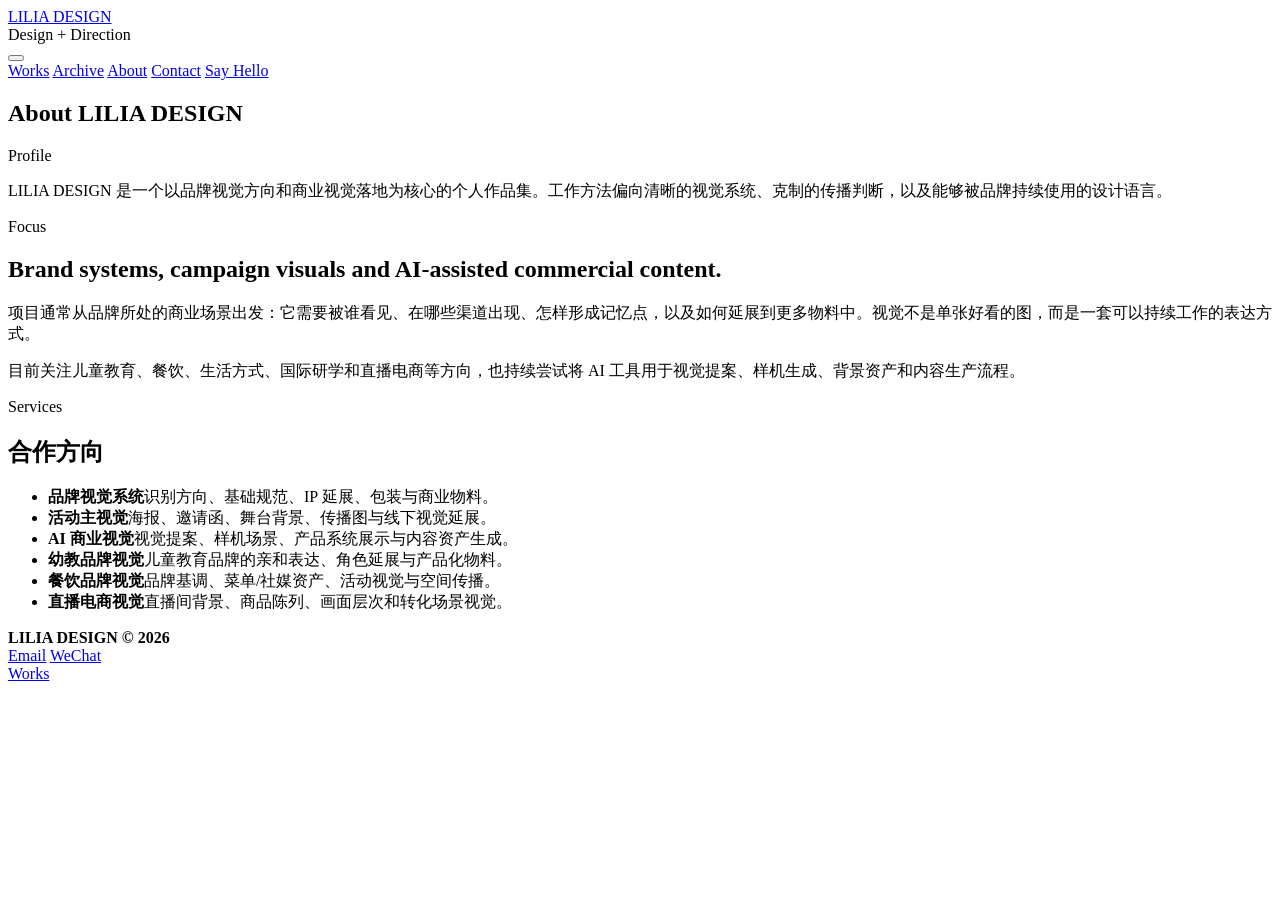
==== about.html @ 6c1cc69e "Add files via upload" ====
<!doctype html>
<html lang="zh-CN">
  <head>
    <meta charset="utf-8">
    <meta name="viewport" content="width=device-width, initial-scale=1">
    <meta name="description" content="About LILIA DESIGN.">
    <title>About - LILIA DESIGN</title>
    <link rel="stylesheet" href="css/style.css">
  </head>
  <body>
    <div class="site-shell">
      <header class="site-header">
        <a class="brand" href="index.html">LILIA DESIGN</a>
        <div class="header-center">Design + Direction</div>
        <button class="menu-toggle" type="button" aria-label="Open menu" aria-expanded="false">
          <span></span><span></span><span></span>
        </button>
        <nav class="site-nav" aria-label="Primary navigation">
          <a class="nav-link" href="index.html#works">Works</a>
          <a class="nav-link" href="index.html#archive">Archive</a>
          <a class="nav-link" href="about.html">About</a>
          <a class="nav-link" href="contact.html">Contact</a>
          <a class="nav-cta" href="index.html#contact">Say Hello</a>
        </nav>
      </header>

      <main class="main-content">
        <section class="page-hero">
          <h1 class="reveal">About LILIA DESIGN</h1>
        </section>
        <section class="page-intro">
          <span class="section-kicker reveal">Profile</span>
          <p class="reveal">LILIA DESIGN 是一个以品牌视觉方向和商业视觉落地为核心的个人作品集。工作方法偏向清晰的视觉系统、克制的传播判断，以及能够被品牌持续使用的设计语言。</p>
        </section>
        <section class="section">
          <div class="section-header reveal">
            <span class="section-kicker">Focus</span>
            <h2 class="small-title">Brand systems, campaign visuals and AI-assisted commercial content.</h2>
          </div>
          <div class="text-columns">
            <p class="reveal">项目通常从品牌所处的商业场景出发：它需要被谁看见、在哪些渠道出现、怎样形成记忆点，以及如何延展到更多物料中。视觉不是单张好看的图，而是一套可以持续工作的表达方式。</p>
            <p class="reveal">目前关注儿童教育、餐饮、生活方式、国际研学和直播电商等方向，也持续尝试将 AI 工具用于视觉提案、样机生成、背景资产和内容生产流程。</p>
          </div>
        </section>
        <section class="section">
          <div class="section-header reveal">
            <span class="section-kicker">Services</span>
            <h2 class="small-title">合作方向</h2>
          </div>
          <ul class="service-list">
            <li class="reveal"><strong>品牌视觉系统</strong><span>识别方向、基础规范、IP 延展、包装与商业物料。</span></li>
            <li class="reveal"><strong>活动主视觉</strong><span>海报、邀请函、舞台背景、传播图与线下视觉延展。</span></li>
            <li class="reveal"><strong>AI 商业视觉</strong><span>视觉提案、样机场景、产品系统展示与内容资产生成。</span></li>
            <li class="reveal"><strong>幼教品牌视觉</strong><span>儿童教育品牌的亲和表达、角色延展与产品化物料。</span></li>
            <li class="reveal"><strong>餐饮品牌视觉</strong><span>品牌基调、菜单/社媒资产、活动视觉与空间传播。</span></li>
            <li class="reveal"><strong>直播电商视觉</strong><span>直播间背景、商品陈列、画面层次和转化场景视觉。</span></li>
          </ul>
        </section>
      </main>

      <footer class="site-footer">
        <div class="footer-inner">
          <strong>LILIA DESIGN © 2026</strong>
          <div class="footer-links">
            <a class="text-link" href="mailto:hello@example.com">Email</a>
            <a class="text-link" href="index.html#contact">WeChat</a>
          </div>
          <a class="nav-link" href="index.html#works">Works</a>
        </div>
      </footer>
    </div>
    <script src="data/projects.js"></script>
    <script src="js/main.js"></script>
    <script src="js/animations.js"></script>
  </body>
</html>
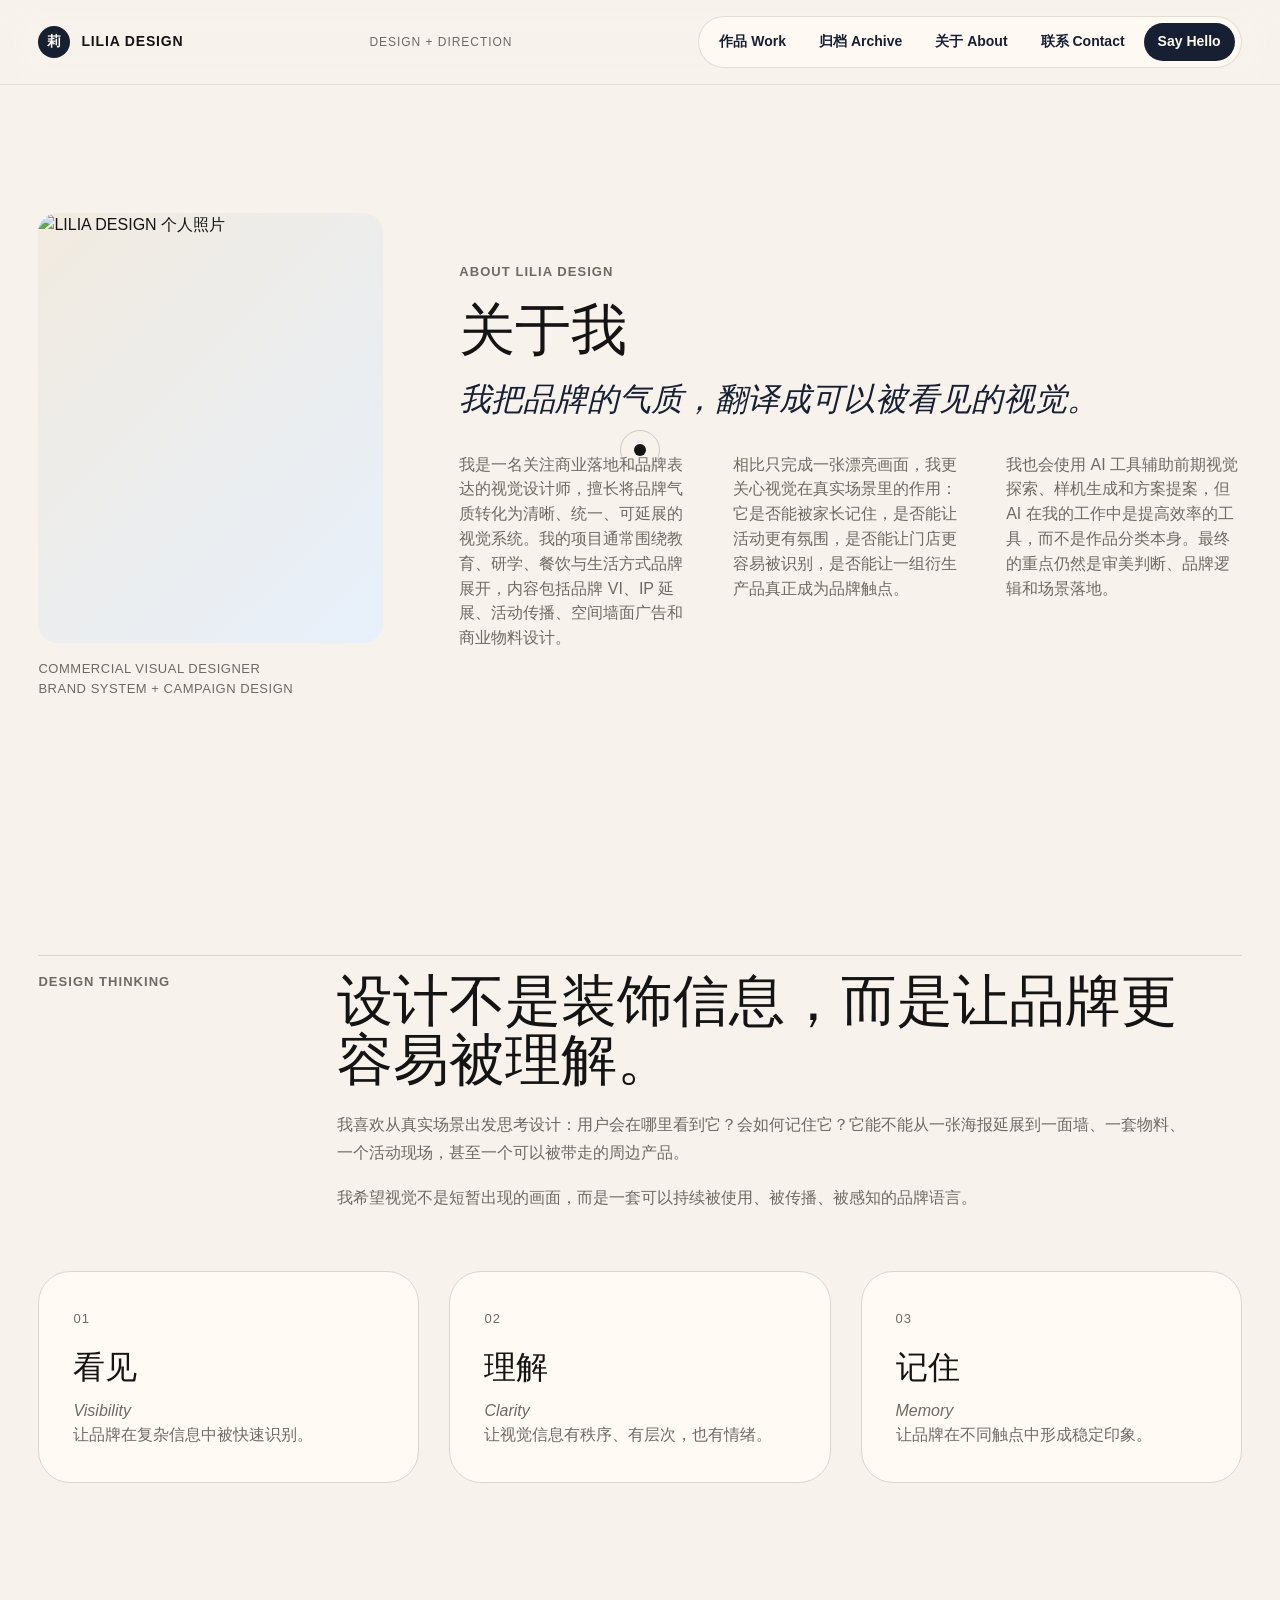
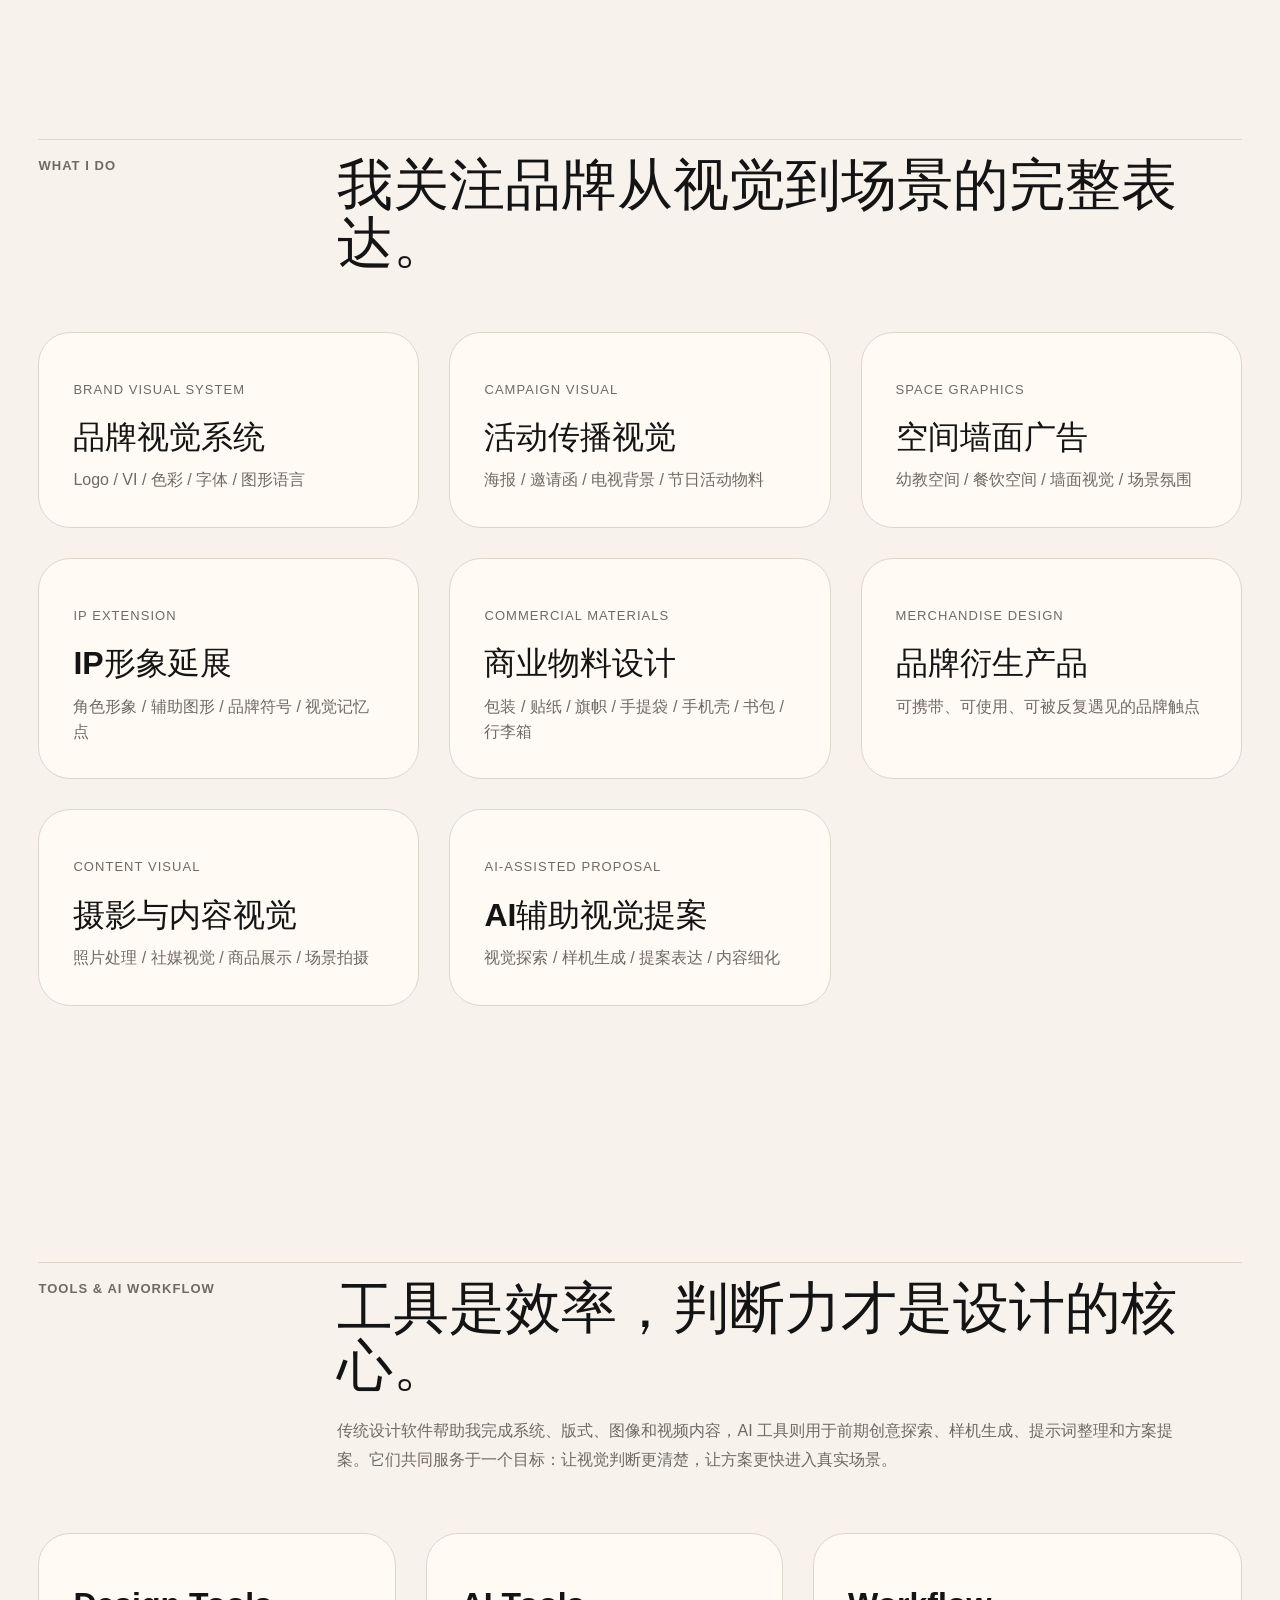
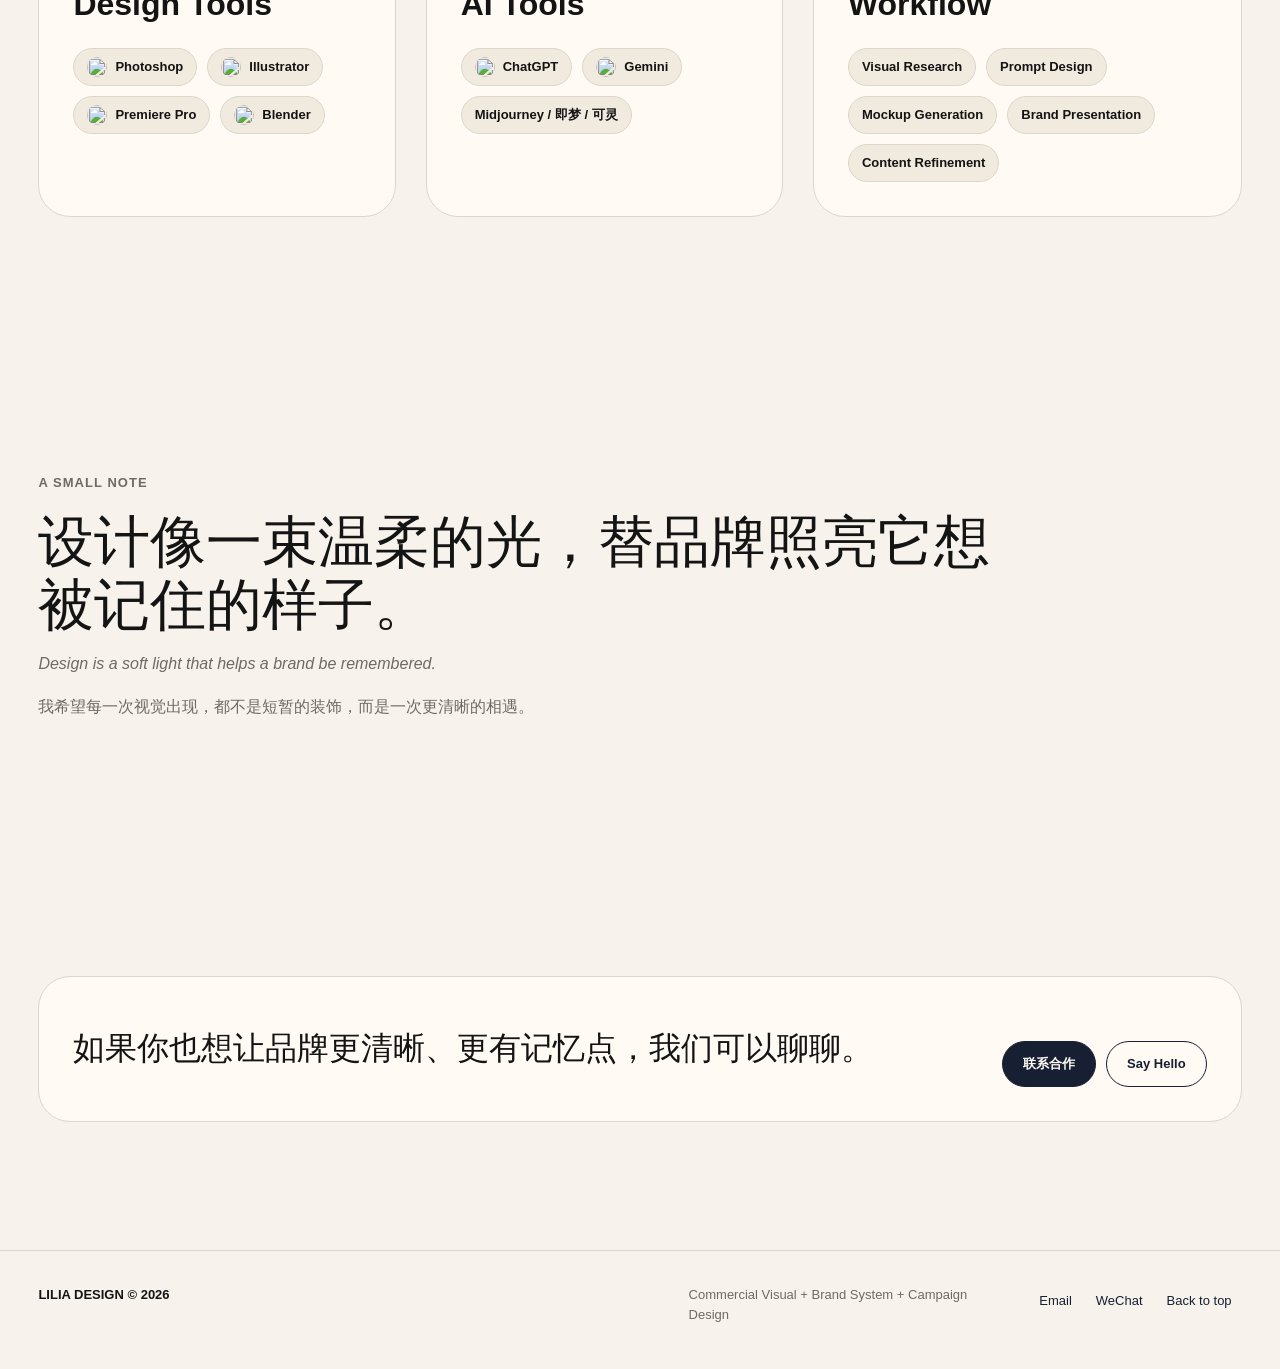
==== commit 044014da: "Refine portfolio copy and project content" ====
--- a/about.html
+++ b/about.html
@@ -3,72 +3,156 @@
   <head>
     <meta charset="utf-8">
     <meta name="viewport" content="width=device-width, initial-scale=1">
-    <meta name="description" content="About LILIA DESIGN.">
-    <title>About - LILIA DESIGN</title>
+    <meta name="description" content="关于 LILIA DESIGN - 商业视觉设计师，专注品牌视觉、活动传播、空间物料与衍生产品设计。">
+    <title>关于 About - LILIA DESIGN</title>
     <link rel="stylesheet" href="css/style.css">
+    <link rel="stylesheet" href="css/content.css">
   </head>
   <body>
     <div class="site-shell">
       <header class="site-header">
-        <a class="brand" href="index.html">LILIA DESIGN</a>
+        <a class="brand" href="index.html">
+          <span class="brand-symbol">莉</span>
+          <span>LILIA DESIGN</span>
+        </a>
         <div class="header-center">Design + Direction</div>
         <button class="menu-toggle" type="button" aria-label="Open menu" aria-expanded="false">
           <span></span><span></span><span></span>
         </button>
         <nav class="site-nav" aria-label="Primary navigation">
-          <a class="nav-link" href="index.html#works">Works</a>
-          <a class="nav-link" href="index.html#archive">Archive</a>
-          <a class="nav-link" href="about.html">About</a>
-          <a class="nav-link" href="contact.html">Contact</a>
+          <a class="nav-link" href="index.html#works">作品 Work</a>
+          <a class="nav-link" href="index.html#archive">归档 Archive</a>
+          <a class="nav-link" href="about.html">关于 About</a>
+          <a class="nav-link" href="contact.html">联系 Contact</a>
           <a class="nav-cta" href="index.html#contact">Say Hello</a>
         </nav>
       </header>
 
-      <main class="main-content">
-        <section class="page-hero">
-          <h1 class="reveal">About LILIA DESIGN</h1>
-        </section>
-        <section class="page-intro">
-          <span class="section-kicker reveal">Profile</span>
-          <p class="reveal">LILIA DESIGN 是一个以品牌视觉方向和商业视觉落地为核心的个人作品集。工作方法偏向清晰的视觉系统、克制的传播判断，以及能够被品牌持续使用的设计语言。</p>
-        </section>
-        <section class="section">
-          <div class="section-header reveal">
-            <span class="section-kicker">Focus</span>
-            <h2 class="small-title">Brand systems, campaign visuals and AI-assisted commercial content.</h2>
+      <main class="main-content about-page">
+        <section class="about-hero section">
+          <div class="about-portrait reveal">
+            <div class="image-frame profile-frame">
+              <img src="images/profile/lilia-profile.jpg" alt="LILIA DESIGN 个人照片" loading="lazy" data-fallback>
+            </div>
+            <p class="portrait-note">Commercial Visual Designer<br>Brand System + Campaign Design</p>
           </div>
-          <div class="text-columns">
-            <p class="reveal">项目通常从品牌所处的商业场景出发：它需要被谁看见、在哪些渠道出现、怎样形成记忆点，以及如何延展到更多物料中。视觉不是单张好看的图，而是一套可以持续工作的表达方式。</p>
-            <p class="reveal">目前关注儿童教育、餐饮、生活方式、国际研学和直播电商等方向，也持续尝试将 AI 工具用于视觉提案、样机生成、背景资产和内容生产流程。</p>
+          <div class="about-hero-copy">
+            <p class="eyebrow reveal">About LILIA DESIGN</p>
+            <h1 class="about-title reveal">关于我</h1>
+            <p class="about-subtitle reveal">我把品牌的气质，翻译成可以被看见的视觉。</p>
+            <div class="about-text-grid reveal">
+              <p>我是一名关注商业落地和品牌表达的视觉设计师，擅长将品牌气质转化为清晰、统一、可延展的视觉系统。我的项目通常围绕教育、研学、餐饮与生活方式品牌展开，内容包括品牌 VI、IP 延展、活动传播、空间墙面广告和商业物料设计。</p>
+              <p>相比只完成一张漂亮画面，我更关心视觉在真实场景里的作用：它是否能被家长记住，是否能让活动更有氛围，是否能让门店更容易被识别，是否能让一组衍生产品真正成为品牌触点。</p>
+              <p>我也会使用 AI 工具辅助前期视觉探索、样机生成和方案提案，但 AI 在我的工作中是提高效率的工具，而不是作品分类本身。最终的重点仍然是审美判断、品牌逻辑和场景落地。</p>
+            </div>
           </div>
         </section>
-        <section class="section">
-          <div class="section-header reveal">
-            <span class="section-kicker">Services</span>
-            <h2 class="small-title">合作方向</h2>
+
+        <section class="section about-thinking">
+          <div class="section-header">
+            <p class="section-kicker reveal">DESIGN THINKING</p>
+            <div>
+              <h2 class="section-title reveal">设计不是装饰信息，而是让品牌更容易被理解。</h2>
+              <div class="about-prose reveal">
+                <p>我喜欢从真实场景出发思考设计：用户会在哪里看到它？会如何记住它？它能不能从一张海报延展到一面墙、一套物料、一个活动现场，甚至一个可以被带走的周边产品。</p>
+                <p>我希望视觉不是短暂出现的画面，而是一套可以持续被使用、被传播、被感知的品牌语言。</p>
+              </div>
+            </div>
           </div>
-          <ul class="service-list">
-            <li class="reveal"><strong>品牌视觉系统</strong><span>识别方向、基础规范、IP 延展、包装与商业物料。</span></li>
-            <li class="reveal"><strong>活动主视觉</strong><span>海报、邀请函、舞台背景、传播图与线下视觉延展。</span></li>
-            <li class="reveal"><strong>AI 商业视觉</strong><span>视觉提案、样机场景、产品系统展示与内容资产生成。</span></li>
-            <li class="reveal"><strong>幼教品牌视觉</strong><span>儿童教育品牌的亲和表达、角色延展与产品化物料。</span></li>
-            <li class="reveal"><strong>餐饮品牌视觉</strong><span>品牌基调、菜单/社媒资产、活动视觉与空间传播。</span></li>
-            <li class="reveal"><strong>直播电商视觉</strong><span>直播间背景、商品陈列、画面层次和转化场景视觉。</span></li>
-          </ul>
+          <div class="thinking-grid">
+            <article class="thinking-card reveal"><span>01</span><h3>看见</h3><p class="card-en">Visibility</p><p>让品牌在复杂信息中被快速识别。</p></article>
+            <article class="thinking-card reveal"><span>02</span><h3>理解</h3><p class="card-en">Clarity</p><p>让视觉信息有秩序、有层次，也有情绪。</p></article>
+            <article class="thinking-card reveal"><span>03</span><h3>记住</h3><p class="card-en">Memory</p><p>让品牌在不同触点中形成稳定印象。</p></article>
+          </div>
+        </section>
+
+        <section class="section about-services">
+          <div class="section-header">
+            <p class="section-kicker reveal">WHAT I DO</p>
+            <h2 class="section-title reveal">我关注品牌从视觉到场景的完整表达。</h2>
+          </div>
+          <div class="service-grid">
+            <article class="service-card reveal"><p>Brand Visual System</p><h3>品牌视觉系统</h3><span>Logo / VI / 色彩 / 字体 / 图形语言</span></article>
+            <article class="service-card reveal"><p>Campaign Visual</p><h3>活动传播视觉</h3><span>海报 / 邀请函 / 电视背景 / 节日活动物料</span></article>
+            <article class="service-card reveal"><p>Space Graphics</p><h3>空间墙面广告</h3><span>幼教空间 / 餐饮空间 / 墙面视觉 / 场景氛围</span></article>
+            <article class="service-card reveal"><p>IP Extension</p><h3>IP形象延展</h3><span>角色形象 / 辅助图形 / 品牌符号 / 视觉记忆点</span></article>
+            <article class="service-card reveal"><p>Commercial Materials</p><h3>商业物料设计</h3><span>包装 / 贴纸 / 旗帜 / 手提袋 / 手机壳 / 书包 / 行李箱</span></article>
+            <article class="service-card reveal"><p>Merchandise Design</p><h3>品牌衍生产品</h3><span>可携带、可使用、可被反复遇见的品牌触点</span></article>
+            <article class="service-card reveal"><p>Content Visual</p><h3>摄影与内容视觉</h3><span>照片处理 / 社媒视觉 / 商品展示 / 场景拍摄</span></article>
+            <article class="service-card reveal"><p>AI-assisted Proposal</p><h3>AI辅助视觉提案</h3><span>视觉探索 / 样机生成 / 提案表达 / 内容细化</span></article>
+          </div>
+        </section>
+
+        <section class="section about-tools">
+          <div class="section-header">
+            <p class="section-kicker reveal">TOOLS & AI WORKFLOW</p>
+            <div>
+              <h2 class="section-title reveal">工具是效率，判断力才是设计的核心。</h2>
+              <div class="about-prose reveal">
+                <p>传统设计软件帮助我完成系统、版式、图像和视频内容，AI 工具则用于前期创意探索、样机生成、提示词整理和方案提案。它们共同服务于一个目标：让视觉判断更清楚，让方案更快进入真实场景。</p>
+              </div>
+            </div>
+          </div>
+          <div class="tool-groups">
+            <article class="tool-group reveal">
+              <h3>Design Tools</h3>
+              <div class="tool-list">
+                <span class="tool-badge" title="Photoshop" data-cursor="Photoshop"><img src="images/tools/photoshop.png" alt="" data-fallback>Photoshop</span>
+                <span class="tool-badge" title="Illustrator" data-cursor="Illustrator"><img src="images/tools/illustrator.png" alt="" data-fallback>Illustrator</span>
+                <span class="tool-badge" title="Premiere Pro" data-cursor="Premiere"><img src="images/tools/premiere.png" alt="" data-fallback>Premiere Pro</span>
+                <span class="tool-badge" title="Blender" data-cursor="Blender"><img src="images/tools/blender.png" alt="" data-fallback>Blender</span>
+              </div>
+            </article>
+            <article class="tool-group reveal">
+              <h3>AI Tools</h3>
+              <div class="tool-list">
+                <span class="tool-badge" title="ChatGPT" data-cursor="ChatGPT"><img src="images/tools/chatgpt.png" alt="" data-fallback>ChatGPT</span>
+                <span class="tool-badge" title="Gemini" data-cursor="Gemini"><img src="images/tools/gemini.png" alt="" data-fallback>Gemini</span>
+                <span class="tool-badge text-only" title="Midjourney / 即梦 / 可灵" data-cursor="AI Tools">Midjourney / 即梦 / 可灵</span>
+              </div>
+            </article>
+            <article class="tool-group reveal">
+              <h3>Workflow</h3>
+              <div class="tool-list workflow-list">
+                <span>Visual Research</span><span>Prompt Design</span><span>Mockup Generation</span><span>Brand Presentation</span><span>Content Refinement</span>
+              </div>
+            </article>
+          </div>
+        </section>
+
+        <section class="section poetic-closing">
+          <p class="section-kicker reveal">A SMALL NOTE</p>
+          <blockquote class="reveal">
+            <p>设计像一束温柔的光，替品牌照亮它想被记住的样子。</p>
+            <cite>Design is a soft light that helps a brand be remembered.</cite>
+          </blockquote>
+          <p class="closing-note reveal">我希望每一次视觉出现，都不是短暂的装饰，而是一次更清晰的相遇。</p>
+        </section>
+
+        <section class="section about-contact">
+          <div class="contact-panel reveal">
+            <h2>如果你也想让品牌更清晰、更有记忆点，我们可以聊聊。</h2>
+            <div class="hero-actions">
+              <a class="button button-primary" href="contact.html" data-cursor="Go">联系合作</a>
+              <a class="button button-secondary" href="index.html#contact" data-cursor="Go">Say Hello</a>
+            </div>
+          </div>
         </section>
       </main>
 
       <footer class="site-footer">
         <div class="footer-inner">
           <strong>LILIA DESIGN © 2026</strong>
+          <p>Commercial Visual + Brand System + Campaign Design</p>
           <div class="footer-links">
             <a class="text-link" href="mailto:hello@example.com">Email</a>
             <a class="text-link" href="index.html#contact">WeChat</a>
+            <a class="text-link" href="#">Back to top</a>
           </div>
-          <a class="nav-link" href="index.html#works">Works</a>
         </div>
       </footer>
     </div>
+
     <script src="data/projects.js"></script>
     <script src="js/main.js"></script>
     <script src="js/animations.js"></script>
--- a/css/style.css
+++ b/css/style.css
@@ -0,0 +1 @@
+:root{--color-bg:#f7f3ec;--color-surface:#fffaf3;--color-surface-soft:#f1eadf;--color-text:#141414;--color-dark:#172033;--color-muted:#6f6a62;--color-line:#ded6ca;--color-blue:#bfd7f3;--color-blue-soft:#e7f0fb;--color-coral:#f2a394;--color-coral-soft:#fae4de;--color-lilac:#d8c7f2;--color-lilac-soft:#eee8fa;--radius-sm:12px;--radius-md:20px;--radius-lg:32px;--radius-pill:999px;--ease-out:cubic-bezier(.22,1,.36,1);--shadow-soft:0 24px 80px rgba(20,20,20,.08);--fs-display:clamp(48px,7vw,96px);--fs-hero:clamp(40px,6vw,80px);--fs-section:clamp(32px,4.5vw,56px);--fs-project:clamp(28px,3.6vw,44px);--fs-title:clamp(22px,2.6vw,32px);--fs-body:clamp(16px,1.2vw,18px);--fs-small:13px;--fs-nav:14px;--line-tight:.95;--line-normal:1.55;--max-width:1440px;--gutter:clamp(18px,3vw,48px)}*{box-sizing:border-box}html{scroll-behavior:smooth}body{margin:0;overflow-x:hidden;background:var(--color-bg);color:var(--color-text);font-family:"Helvetica Neue",Helvetica,Arial,"PingFang SC","Microsoft YaHei",sans-serif;font-size:var(--fs-body);line-height:var(--line-normal);letter-spacing:0;text-rendering:optimizeLegibility}body.lock-scroll,body.menu-open{overflow:hidden}a{color:inherit;text-decoration:none}img{display:block;max-width:100%}button{color:inherit;font:inherit}@media(hover:hover) and (pointer:fine){body.has-custom-cursor,body.has-custom-cursor a,body.has-custom-cursor button{cursor:none}}.site-shell{min-height:100vh}.site-header{position:sticky;top:0;z-index:50;display:grid;grid-template-columns:auto 1fr auto;align-items:center;gap:20px;width:100%;padding:16px var(--gutter);background:rgba(247,243,236,.88);border-bottom:1px solid rgba(222,214,202,.78);backdrop-filter:blur(18px)}.brand{display:inline-flex;align-items:center;gap:11px;width:fit-content;font-size:var(--fs-nav);font-weight:760;letter-spacing:.06em;text-transform:uppercase}.brand-symbol{display:inline-grid;place-items:center;width:32px;height:32px;border-radius:var(--radius-pill);background:var(--color-dark);color:var(--color-surface);font-size:14px}.header-center{justify-self:center;color:var(--color-muted);font-size:12px;letter-spacing:.08em;text-transform:uppercase}.site-nav{justify-self:end;display:flex;align-items:center;gap:5px;padding:6px;border:1px solid rgba(222,214,202,.8);border-radius:var(--radius-pill);background:rgba(255,250,243,.92)}.nav-link,.nav-cta,.text-link,.button,.filter-button,.floating-view{transition:color .3s var(--ease-out),background-color .3s var(--ease-out),border-color .3s var(--ease-out),opacity .3s var(--ease-out),transform .3s var(--ease-out)}.nav-link,.nav-cta{display:inline-flex;align-items:center;min-height:38px;padding:0 14px;border-radius:var(--radius-pill);color:var(--color-dark);font-size:var(--fs-nav);font-weight:650}.nav-link:hover,.nav-link:focus-visible{transform:translateY(-1px);background:var(--color-blue-soft)}.nav-cta{background:var(--color-dark);color:var(--color-surface)}.nav-cta:hover,.nav-cta:focus-visible{transform:translateY(-1px);background:var(--color-coral-soft);color:var(--color-text)}.menu-toggle{display:none;width:44px;height:44px;padding:0;border:1px solid var(--color-line);border-radius:var(--radius-pill);background:var(--color-surface)}.menu-toggle span{display:block;width:17px;height:1px;margin:5px auto;background:var(--color-text);transition:transform .3s var(--ease-out),opacity .3s var(--ease-out)}.menu-open .menu-toggle span:first-child{transform:translateY(6px) rotate(42deg)}.menu-open .menu-toggle span:nth-child(2){opacity:0}.menu-open .menu-toggle span:last-child{transform:translateY(-6px) rotate(-42deg)}.main-content{overflow:hidden}.section{max-width:var(--max-width);margin:0 auto;padding:clamp(76px,10vw,136px) var(--gutter)}.section-header{display:grid;grid-template-columns:minmax(120px,.26fr) minmax(0,1fr);gap:clamp(24px,5vw,80px);margin-bottom:clamp(28px,4.6vw,64px);padding-top:16px;border-top:1px solid var(--color-line)}.section-kicker,.eyebrow{margin:0;color:var(--color-muted);font-size:var(--fs-small);font-weight:700;letter-spacing:.08em;text-transform:uppercase}.section-title,.contact-title{max-width:860px;margin:0;font-size:var(--fs-section);font-weight:540;line-height:1.04}.small-title{margin:0;font-size:var(--fs-section);line-height:1.05}.hero{display:grid;grid-template-columns:minmax(0,1.04fr) minmax(320px,.72fr);align-items:center;gap:clamp(34px,5.6vw,86px);max-width:var(--max-width);min-height:calc(100vh - 72px);margin:0 auto;padding:clamp(68px,7vw,112px) var(--gutter) clamp(52px,7vw,96px)}.hero-content{max-width:840px}.hero-title{display:grid;gap:8px;margin:22px 0 24px;font-size:var(--fs-hero);font-weight:560;line-height:var(--line-tight)}.hero-title span:last-child{color:var(--color-dark);font-size:clamp(32px,4.8vw,64px);font-weight:430}.hero-copy,.hero-summary{max-width:720px;margin:0;color:var(--color-muted);font-size:var(--fs-body);line-height:1.78}.hero-copy{display:grid;grid-template-columns:repeat(2,minmax(0,1fr));gap:clamp(22px,4vw,64px)}.hero-copy p{margin:0}.hero-actions{display:flex;flex-wrap:wrap;gap:10px;margin-top:30px}.button{display:inline-flex;align-items:center;justify-content:center;min-height:46px;padding:0 20px;border:1px solid var(--color-dark);border-radius:var(--radius-pill);font-size:var(--fs-small);font-weight:700}.button:hover,.button:focus-visible{transform:translateY(-1px)}.button-primary{background:var(--color-dark);color:var(--color-surface)}.button-primary:hover,.button-primary:focus-visible{background:var(--color-blue-soft);color:var(--color-text)}.button-secondary{background:transparent;color:var(--color-dark)}.button-secondary:hover,.button-secondary:focus-visible{background:var(--color-coral-soft);border-color:var(--color-coral)}.image-frame{position:relative;overflow:hidden;border-radius:var(--radius-md);background:linear-gradient(135deg,var(--color-surface-soft),var(--color-blue-soft))}.image-frame img{width:100%;height:100%;object-fit:cover;opacity:0;transform:scale(1);transition:opacity .7s var(--ease-out),transform .7s var(--ease-out)}.image-frame img.is-loaded,.image-frame img[src]{opacity:1}.image-frame.is-placeholder:after{content:"Image pending";position:absolute;inset:0;display:grid;place-items:center;color:var(--color-muted);font-size:12px;letter-spacing:.08em;text-transform:uppercase}.image-frame:hover img{transform:scale(1.03)}.hero-preview,.hero-visual{align-self:center}.hero-preview .image-frame{aspect-ratio:4/5}.hero-preview-meta{display:flex;justify-content:space-between;gap:16px;margin-top:14px;color:var(--color-muted);font-size:12px;letter-spacing:.06em;text-transform:uppercase}.marquee{overflow:hidden;border-top:1px solid var(--color-line);border-bottom:1px solid var(--color-line);background:var(--color-surface-soft);color:var(--color-dark)}.marquee-track{display:flex;width:max-content;animation:marquee 44s linear infinite}.marquee:hover .marquee-track{animation-play-state:paused}.marquee span{padding:13px 18px;white-space:nowrap;font-size:15px}@keyframes marquee{from{transform:translateX(0)}to{transform:translateX(-50%)}}.project-filters{display:flex;flex-wrap:wrap;gap:9px;margin-bottom:26px}.filter-button{min-height:38px;padding:0 14px;border:1px solid var(--color-line);border-radius:var(--radius-pill);background:var(--color-surface);color:var(--color-muted);cursor:pointer}.filter-button.is-active,.filter-button:hover{transform:translateY(-1px);border-color:var(--color-dark);background:var(--color-dark);color:var(--color-surface)}.work-list{display:grid;grid-template-columns:repeat(2,minmax(0,1fr));gap:clamp(20px,3vw,42px);border-top:0}.project-card,.work-row{position:relative;display:grid;gap:16px;min-height:100%;padding:14px;border:1px solid var(--color-line);border-radius:var(--radius-lg);background:linear-gradient(90deg,rgba(222,214,202,.42) 1px,transparent 1px) 0 0/24px 24px,linear-gradient(rgba(222,214,202,.3) 1px,transparent 1px) 0 0/24px 24px,var(--color-surface);transition:transform .35s var(--ease-out),border-color .35s var(--ease-out)}.project-card:hover,.project-card:focus-visible,.work-row:hover,.work-row:focus-visible{transform:translateY(-4px);border-color:rgba(20,20,20,.34)}.project-card.is-disabled,.work-row.is-disabled{opacity:.68;pointer-events:none}.project-card .image-frame,.work-row .image-frame{aspect-ratio:16/10}.project-card-body{display:grid;gap:12px;padding:4px 2px 2px}.project-card-meta{display:flex;flex-wrap:wrap;gap:8px;align-items:center;color:var(--color-muted);font-size:var(--fs-small);text-transform:uppercase;letter-spacing:.04em}.project-card h3{margin:0;font-size:var(--fs-title);font-weight:560;line-height:1.14}.project-card p{margin:0;color:var(--color-muted);font-size:var(--fs-body)}.tag-list{display:flex;flex-wrap:wrap;gap:7px}.tag-list span,.archive-tag,.status-pill{display:inline-flex;align-items:center;min-height:28px;padding:0 10px;border-radius:var(--radius-pill);background:var(--color-blue-soft);color:var(--color-dark);font-size:12px;font-weight:650}.tag-list span:nth-child(2){background:var(--color-coral-soft)}.tag-list span:nth-child(3){background:var(--color-lilac-soft)}.floating-view{position:absolute;right:24px;top:24px;display:inline-flex;align-items:center;min-height:40px;padding:0 14px;border-radius:var(--radius-pill);background:var(--color-dark);color:var(--color-surface);font-size:12px;font-weight:700;opacity:0;transform:translateY(8px)}.project-card:hover .floating-view,.project-card:focus-visible .floating-view{opacity:1;transform:translateY(0)}.work-row:not(.project-card){grid-template-columns:58px 1fr minmax(180px,.7fr) 110px 34px;align-items:center;min-height:84px}.work-number,.work-meta,.work-arrow{color:var(--color-muted);font-size:var(--fs-small)}.work-title{font-size:var(--fs-project);font-weight:540;line-height:1.08;transition:transform .3s var(--ease-out)}.work-type{color:var(--color-muted);font-size:15px}.work-arrow{justify-self:end;font-size:20px;transition:transform .3s var(--ease-out)}.work-row:hover .work-title{transform:translateX(8px)}.work-row:hover .work-arrow{transform:translateX(6px)}.hover-preview{position:fixed;top:0;left:0;z-index:80;width:clamp(260px,22vw,330px);aspect-ratio:4/3;pointer-events:none;opacity:0;transform:translate3d(0,0,0) scale(.98);transition:opacity .24s var(--ease-out),transform .24s var(--ease-out)}.hover-preview img{width:100%;height:100%;object-fit:cover;border-radius:var(--radius-md);background:var(--color-surface-soft);box-shadow:var(--shadow-soft)}.hover-preview.is-visible{opacity:1;transform:var(--preview-transform,translate3d(0,0,0)) scale(1)}.archive-grid{display:grid;grid-template-columns:repeat(4,minmax(0,1fr));gap:clamp(14px,2vw,26px)}.archive-item{margin:0}.archive-link,.image-button{display:block;width:100%;padding:0;border:0;background:transparent;text-align:left}.archive-item .image-frame{aspect-ratio:4/3}.archive-tag{position:absolute;right:10px;bottom:10px;z-index:1;opacity:0;transform:translateY(6px);transition:opacity .3s var(--ease-out),transform .3s var(--ease-out)}.archive-item:hover .archive-tag,.archive-item:focus-within .archive-tag{opacity:1;transform:translateY(0)}.archive-item figcaption{display:flex;justify-content:space-between;gap:12px;padding-top:10px;color:var(--color-muted);font-size:12px}.now-list{display:grid;grid-template-columns:repeat(2,minmax(0,1fr));gap:1px;margin:0;padding:0;background:var(--color-line);list-style:none}.now-list li{min-height:126px;padding:clamp(22px,2.6vw,34px);background:var(--color-surface);color:var(--color-muted);font-size:var(--fs-body)}.contact-grid{display:grid;grid-template-columns:minmax(0,1fr) minmax(280px,.48fr);gap:clamp(24px,4vw,64px)}.contact-intro p{margin:0 0 24px;color:var(--color-muted);font-size:var(--fs-title)}.contact-tags,.social-links{display:flex;flex-wrap:wrap;gap:9px}.contact-tags span{display:inline-flex;min-height:34px;align-items:center;padding:0 12px;border-radius:var(--radius-pill);background:var(--color-lilac-soft);font-size:var(--fs-small);font-weight:650}.contact-tags span:nth-child(2){background:var(--color-blue-soft)}.contact-tags span:nth-child(3){background:var(--color-coral-soft)}.contact-card{display:grid;gap:16px;padding:clamp(22px,3vw,32px);border:1px solid var(--color-line);border-radius:var(--radius-lg);background:var(--color-surface)}.contact-card p{margin:0;color:var(--color-muted)}.wechat-placeholder{display:grid;place-items:center;width:126px;aspect-ratio:1;border-radius:var(--radius-md);background:linear-gradient(90deg,var(--color-line) 1px,transparent 1px) 0 0/16px 16px,linear-gradient(var(--color-line) 1px,transparent 1px) 0 0/16px 16px,var(--color-surface-soft);color:var(--color-muted);font-size:12px}.text-link{display:inline-flex;align-items:center;width:fit-content;min-height:32px;padding:0 10px;margin-left:-10px;border-radius:var(--radius-pill);color:var(--color-dark)}.text-link:hover,.text-link:focus-visible{transform:translateY(-1px);background:var(--color-blue-soft)}.site-footer{max-width:var(--max-width);margin:0 auto;padding:34px var(--gutter) 44px;border-top:1px solid var(--color-line)}.footer-inner{display:grid;grid-template-columns:1fr minmax(220px,.5fr) auto;gap:clamp(20px,4vw,64px);align-items:start}.footer-inner strong,.footer-inner p,.footer-links{font-size:var(--fs-small)}.footer-inner p{margin:0;color:var(--color-muted)}.footer-links{display:flex;flex-wrap:wrap;justify-content:flex-end;gap:4px 14px}.page-hero,.project-detail-hero{max-width:var(--max-width);margin:0 auto;padding:clamp(76px,9vw,130px) var(--gutter) clamp(44px,6vw,84px)}.page-hero h1,.project-detail-hero h1{max-width:1020px;margin:0;font-size:var(--fs-display);font-weight:540;line-height:1}.page-intro{display:grid;grid-template-columns:.27fr 1fr;gap:clamp(24px,5vw,76px);max-width:var(--max-width);margin:0 auto;padding:0 var(--gutter) clamp(66px,7vw,116px)}.page-intro p,.project-detail-hero p{max-width:780px;margin:0;color:var(--color-muted);font-size:var(--fs-body)}.project-grid,.project-info-grid,.project-gallery{display:grid;grid-template-columns:repeat(2,minmax(0,1fr));gap:clamp(18px,2.4vw,32px)}.project-detail-hero{display:grid;grid-template-columns:minmax(180px,.28fr) minmax(0,1fr);gap:clamp(28px,5vw,76px)}.project-meta{display:grid;gap:10px;align-content:start;color:var(--color-muted);font-size:var(--fs-small)}.project-hero-cover{margin-top:34px}.project-hero-cover .image-frame{aspect-ratio:16/10}.info-block{padding:22px;border:1px solid var(--color-line);border-radius:var(--radius-md);background:var(--color-surface)}.info-block h3{margin:0 0 10px;font-size:16px}.info-block p{margin:0;color:var(--color-muted);font-size:15px}.project-image{display:block;padding:0;border:0;background:transparent}.project-image .image-frame{aspect-ratio:4/3}.next-projects{display:flex;justify-content:space-between;gap:16px}.lightbox{position:fixed;inset:0;z-index:120;display:grid;place-items:center;padding:var(--gutter);background:rgba(20,20,20,.82);opacity:0;pointer-events:none;transition:opacity .24s var(--ease-out)}.lightbox.is-open{opacity:1;pointer-events:auto}.lightbox img{max-width:88vw;max-height:86vh;width:auto;height:auto;object-fit:contain;border-radius:var(--radius-md)}.lightbox-close{position:absolute;top:20px;right:20px;display:grid;place-items:center;width:44px;height:44px;border:1px solid rgba(255,250,243,.42);border-radius:var(--radius-pill);background:transparent;color:var(--color-surface)}.custom-cursor{position:fixed;top:0;left:0;z-index:200;display:none;pointer-events:none;transform:translate3d(-100px,-100px,0)}.cursor-dot{position:absolute;width:12px;height:12px;border-radius:var(--radius-pill);background:var(--color-text);transform:translate(-50%,-50%)}.cursor-dot:after{position:absolute;inset:-14px;content:"";border:1px solid rgba(20,20,20,.18);border-radius:inherit}.cursor-label{position:absolute;left:18px;top:12px;min-height:30px;padding:6px 10px;border-radius:var(--radius-pill);background:var(--color-dark);color:var(--color-surface);font-size:12px;opacity:0;transform:translateY(4px);transition:opacity .2s var(--ease-out),transform .2s var(--ease-out)}.custom-cursor.has-label .cursor-label{opacity:1;transform:translateY(0)}#doodle-canvas{position:fixed;inset:0;z-index:190;width:100vw;height:100vh;pointer-events:none}.reveal,[data-reveal]{opacity:0;transform:translateY(16px);transition:opacity .78s var(--ease-out),transform .78s var(--ease-out)}.reveal.is-visible,[data-reveal].is-visible,.is-loaded .hero .reveal{opacity:1;transform:translateY(0)}@media(hover:hover) and (pointer:fine){.custom-cursor{display:block}}@media(max-width:1080px){.hero,.section-header,.page-intro,.project-detail-hero,.contact-grid,.footer-inner{grid-template-columns:1fr}.work-list,.project-grid,.project-info-grid,.project-gallery{grid-template-columns:1fr}.archive-grid{grid-template-columns:repeat(2,minmax(0,1fr))}}@media(max-width:760px){:root{--fs-display:clamp(40px,12vw,64px);--fs-hero:clamp(36px,11vw,58px);--fs-section:clamp(28px,9vw,42px);--fs-project:clamp(24px,8vw,34px);--fs-title:clamp(21px,6vw,28px)}.site-header{grid-template-columns:auto auto;padding-top:12px;padding-bottom:12px}.menu-toggle{z-index:61;display:block;justify-self:end}.site-nav{position:fixed;top:70px;right:var(--gutter);left:var(--gutter);z-index:60;display:grid;justify-self:stretch;gap:8px;padding:14px;border-radius:var(--radius-lg);background:var(--color-surface);box-shadow:var(--shadow-soft);opacity:0;pointer-events:none;transform:translateY(-8px);transition:opacity .28s var(--ease-out),transform .28s var(--ease-out)}.menu-open .site-nav{opacity:1;pointer-events:auto;transform:translateY(0)}.nav-link,.nav-cta{justify-content:flex-start;min-height:48px;font-size:18px}.hero{min-height:auto;padding-top:62px}.hero-copy,.now-list{grid-template-columns:1fr}.hover-preview,.custom-cursor,#doodle-canvas{display:none}.floating-view{position:static;width:fit-content;opacity:1;transform:none}.archive-grid{grid-template-columns:1fr}.archive-tag{opacity:1;transform:none}.footer-links{justify-content:flex-start}.button{min-height:48px}}@media(prefers-reduced-motion:reduce){*,*:before,*:after{scroll-behavior:auto!important;animation-duration:.001ms!important;animation-iteration-count:1!important;transition-duration:.001ms!important}.reveal,[data-reveal],.image-frame img{opacity:1;transform:none}#doodle-canvas,.custom-cursor{display:none!important}}
--- a/css/content.css
+++ b/css/content.css
@@ -0,0 +1,279 @@
+.section-subtitle {
+  margin: 12px 0 0;
+  color: var(--color-muted);
+  font-size: var(--fs-body);
+  font-style: italic;
+}
+
+.section-copy {
+  max-width: 820px;
+  margin: 18px 0 0;
+  color: var(--color-muted);
+  font-size: var(--fs-body);
+  line-height: 1.78;
+}
+
+.about-hero {
+  display: grid;
+  grid-template-columns: minmax(280px, 0.44fr) minmax(0, 1fr);
+  align-items: center;
+  gap: clamp(30px, 6vw, 88px);
+}
+
+.about-portrait {
+  display: grid;
+  gap: 16px;
+}
+
+.profile-frame {
+  aspect-ratio: 4 / 5;
+  transition: transform 0.35s var(--ease-out), box-shadow 0.35s var(--ease-out);
+}
+
+.profile-frame:hover {
+  transform: translateY(-4px);
+  box-shadow: var(--shadow-soft);
+}
+
+.portrait-note {
+  margin: 0;
+  color: var(--color-muted);
+  font-size: var(--fs-small);
+  letter-spacing: 0.04em;
+  text-transform: uppercase;
+}
+
+.about-title {
+  max-width: 920px;
+  margin: 18px 0 16px;
+  font-size: var(--fs-section);
+  font-weight: 540;
+  line-height: 1.06;
+}
+
+.about-subtitle {
+  margin: 0 0 28px;
+  color: var(--color-dark);
+  font-size: var(--fs-title);
+  font-style: italic;
+}
+
+.about-text-grid {
+  display: grid;
+  grid-template-columns: repeat(3, minmax(0, 1fr));
+  gap: clamp(18px, 3vw, 38px);
+  color: var(--color-muted);
+}
+
+.about-text-grid p,
+.about-prose p {
+  margin: 0;
+}
+
+.about-prose {
+  display: grid;
+  gap: 16px;
+  max-width: 860px;
+  margin-top: 22px;
+  color: var(--color-muted);
+  line-height: 1.78;
+}
+
+.thinking-grid,
+.service-grid,
+.tool-groups,
+.quote-grid {
+  display: grid;
+  grid-template-columns: repeat(3, minmax(0, 1fr));
+  gap: clamp(16px, 2.4vw, 30px);
+}
+
+.thinking-card,
+.service-card,
+.tool-group,
+.contact-panel,
+.quote-card {
+  padding: clamp(22px, 3vw, 34px);
+  border: 1px solid var(--color-line);
+  border-radius: var(--radius-lg);
+  background: var(--color-surface);
+}
+
+.thinking-card span,
+.service-card p {
+  color: var(--color-muted);
+  font-size: var(--fs-small);
+  letter-spacing: 0.08em;
+  text-transform: uppercase;
+}
+
+.thinking-card h3,
+.service-card h3,
+.tool-group h3 {
+  margin: 12px 0 6px;
+  font-size: var(--fs-title);
+  font-weight: 560;
+}
+
+.thinking-card p,
+.service-card span {
+  margin: 0;
+  color: var(--color-muted);
+}
+
+.card-en {
+  font-style: italic;
+}
+
+.service-card,
+.tool-badge,
+.workflow-list span {
+  transition: transform 0.3s var(--ease-out), background-color 0.3s var(--ease-out);
+}
+
+.service-card:hover {
+  transform: translateY(-3px);
+  background: var(--color-coral-soft);
+}
+
+.tool-groups {
+  grid-template-columns: 1fr 1fr 1.2fr;
+}
+
+.tool-list {
+  display: flex;
+  flex-wrap: wrap;
+  gap: 10px;
+  margin-top: 18px;
+}
+
+.tool-badge,
+.workflow-list span {
+  display: inline-flex;
+  align-items: center;
+  gap: 8px;
+  min-height: 38px;
+  padding: 6px 13px;
+  border: 1px solid var(--color-line);
+  border-radius: var(--radius-pill);
+  background: var(--color-surface-soft);
+  font-size: var(--fs-small);
+  font-weight: 650;
+}
+
+.tool-badge:hover,
+.workflow-list span:hover {
+  transform: translateY(-2px);
+  background: var(--color-blue-soft);
+}
+
+.tool-badge img {
+  width: 20px;
+  height: 20px;
+  border-radius: 50%;
+  object-fit: cover;
+}
+
+.tool-badge.is-text-fallback img,
+.tool-badge.text-only img {
+  display: none;
+}
+
+.poetic-closing {
+  display: grid;
+  gap: 18px;
+}
+
+.poetic-closing blockquote {
+  max-width: 980px;
+  margin: 0;
+}
+
+.poetic-closing blockquote p {
+  margin: 0;
+  font-size: var(--fs-section);
+  line-height: 1.12;
+}
+
+.poetic-closing cite {
+  display: block;
+  margin-top: 16px;
+  color: var(--color-muted);
+  font-style: italic;
+}
+
+.closing-note {
+  max-width: 640px;
+  margin: 0;
+  color: var(--color-muted);
+}
+
+.contact-panel {
+  display: grid;
+  grid-template-columns: minmax(0, 1fr) auto;
+  gap: 24px;
+  align-items: center;
+}
+
+.contact-panel h2 {
+  margin: 0;
+  font-size: var(--fs-title);
+  font-weight: 540;
+}
+
+.contact-list {
+  display: grid;
+  gap: 14px;
+  margin: 0;
+  padding: 0;
+  list-style: none;
+  color: var(--color-muted);
+}
+
+.quote-card {
+  margin: 0;
+}
+
+.quote-card blockquote {
+  margin: 0;
+  color: var(--color-text);
+}
+
+.quote-card figcaption {
+  display: grid;
+  gap: 4px;
+  margin-top: 18px;
+  color: var(--color-muted);
+  font-size: var(--fs-small);
+}
+
+@media (max-width: 1080px) {
+  .about-hero,
+  .about-text-grid,
+  .thinking-grid,
+  .service-grid,
+  .tool-groups,
+  .quote-grid,
+  .contact-panel {
+    grid-template-columns: 1fr;
+  }
+}
+
+@media (max-width: 760px) {
+  .section-copy {
+    margin-top: 14px;
+  }
+
+  .about-text-grid {
+    gap: 16px;
+  }
+
+  .tool-badge,
+  .workflow-list span {
+    min-height: 44px;
+  }
+
+  .hero-actions .button {
+    line-height: 1.25;
+  }
+}
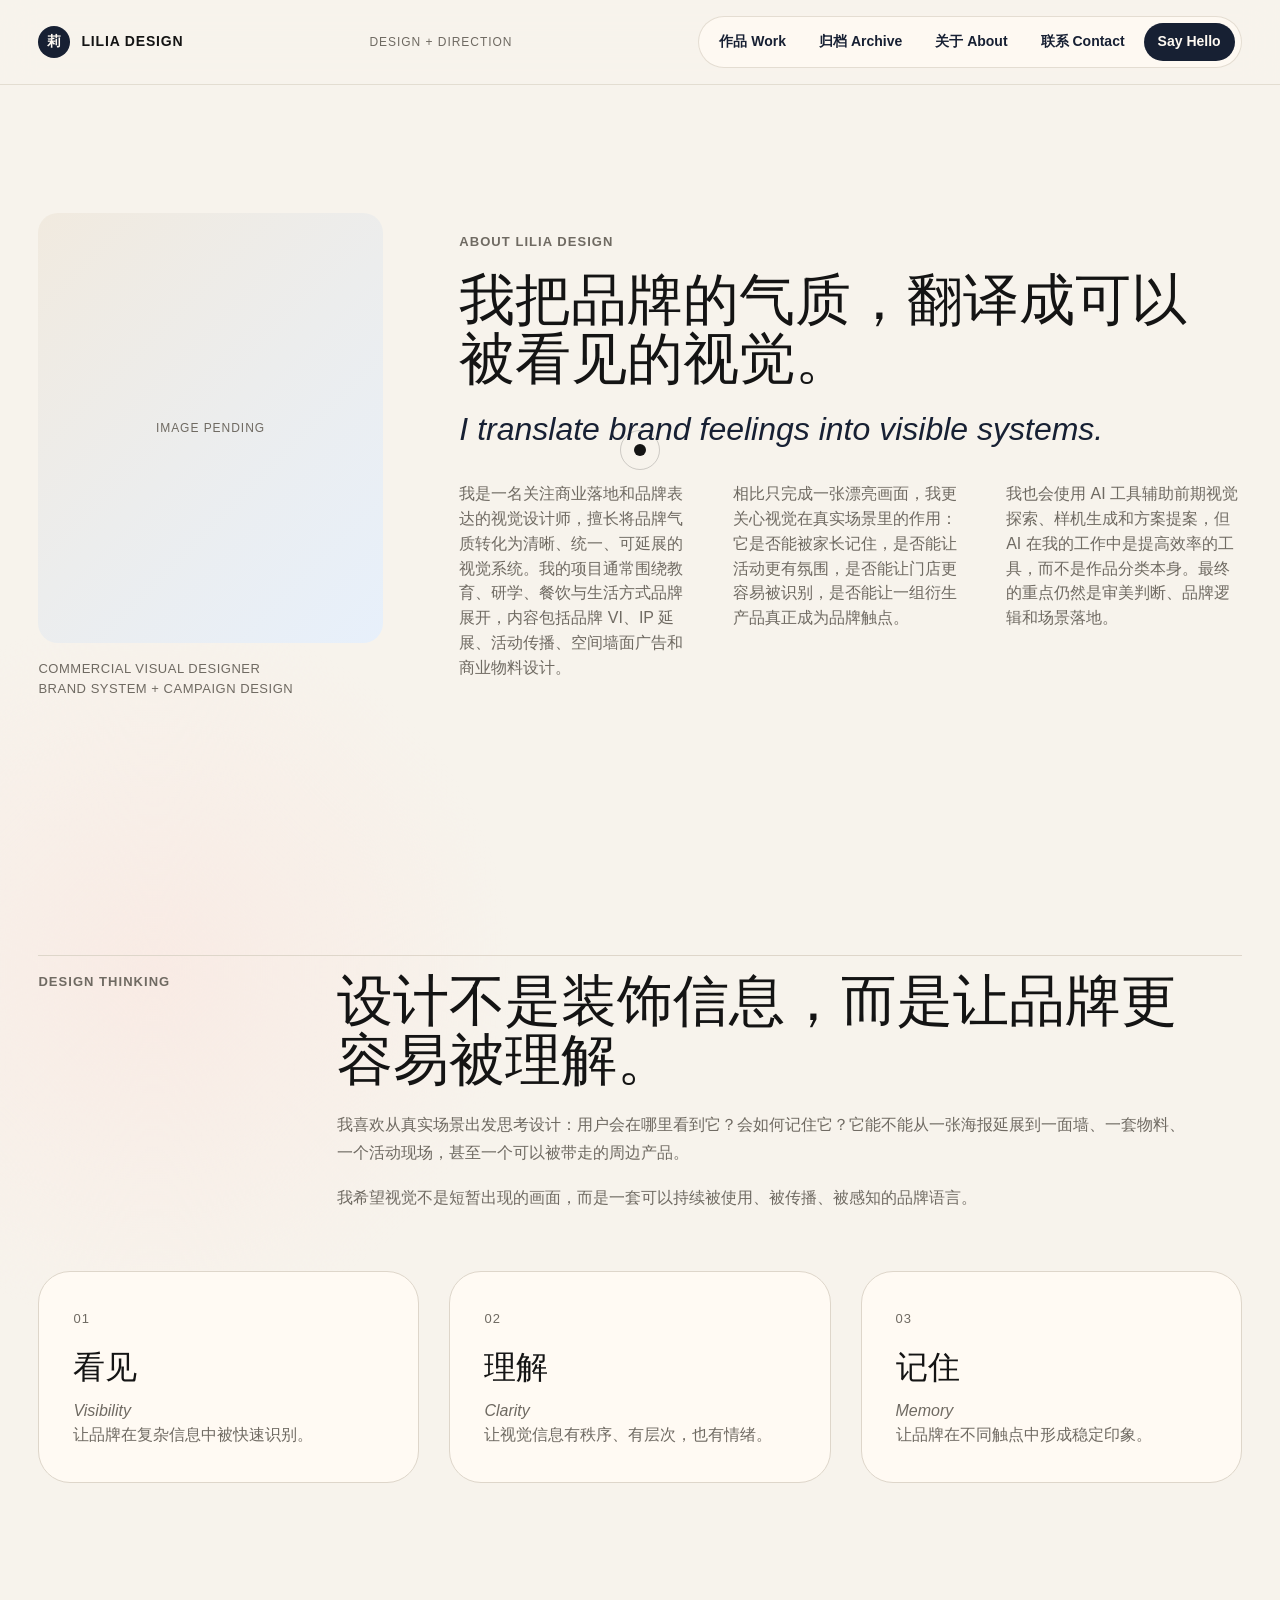
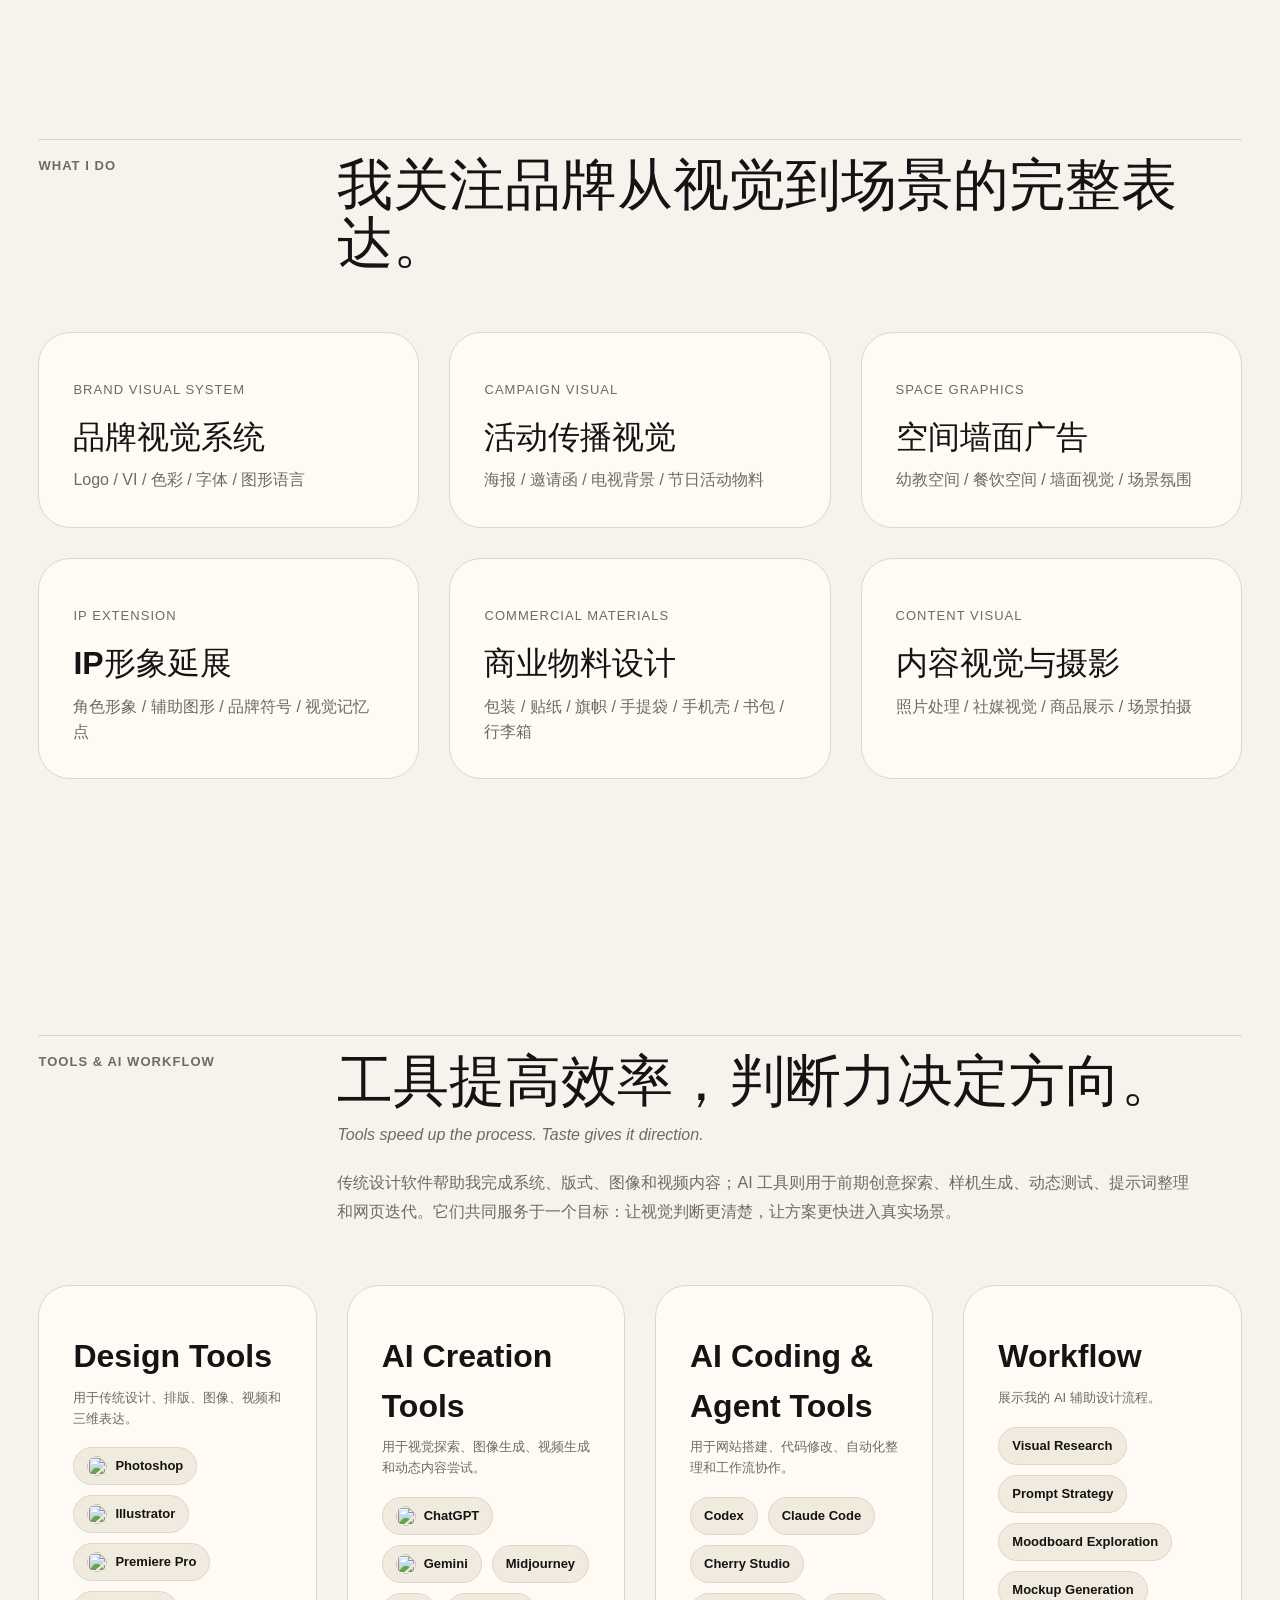
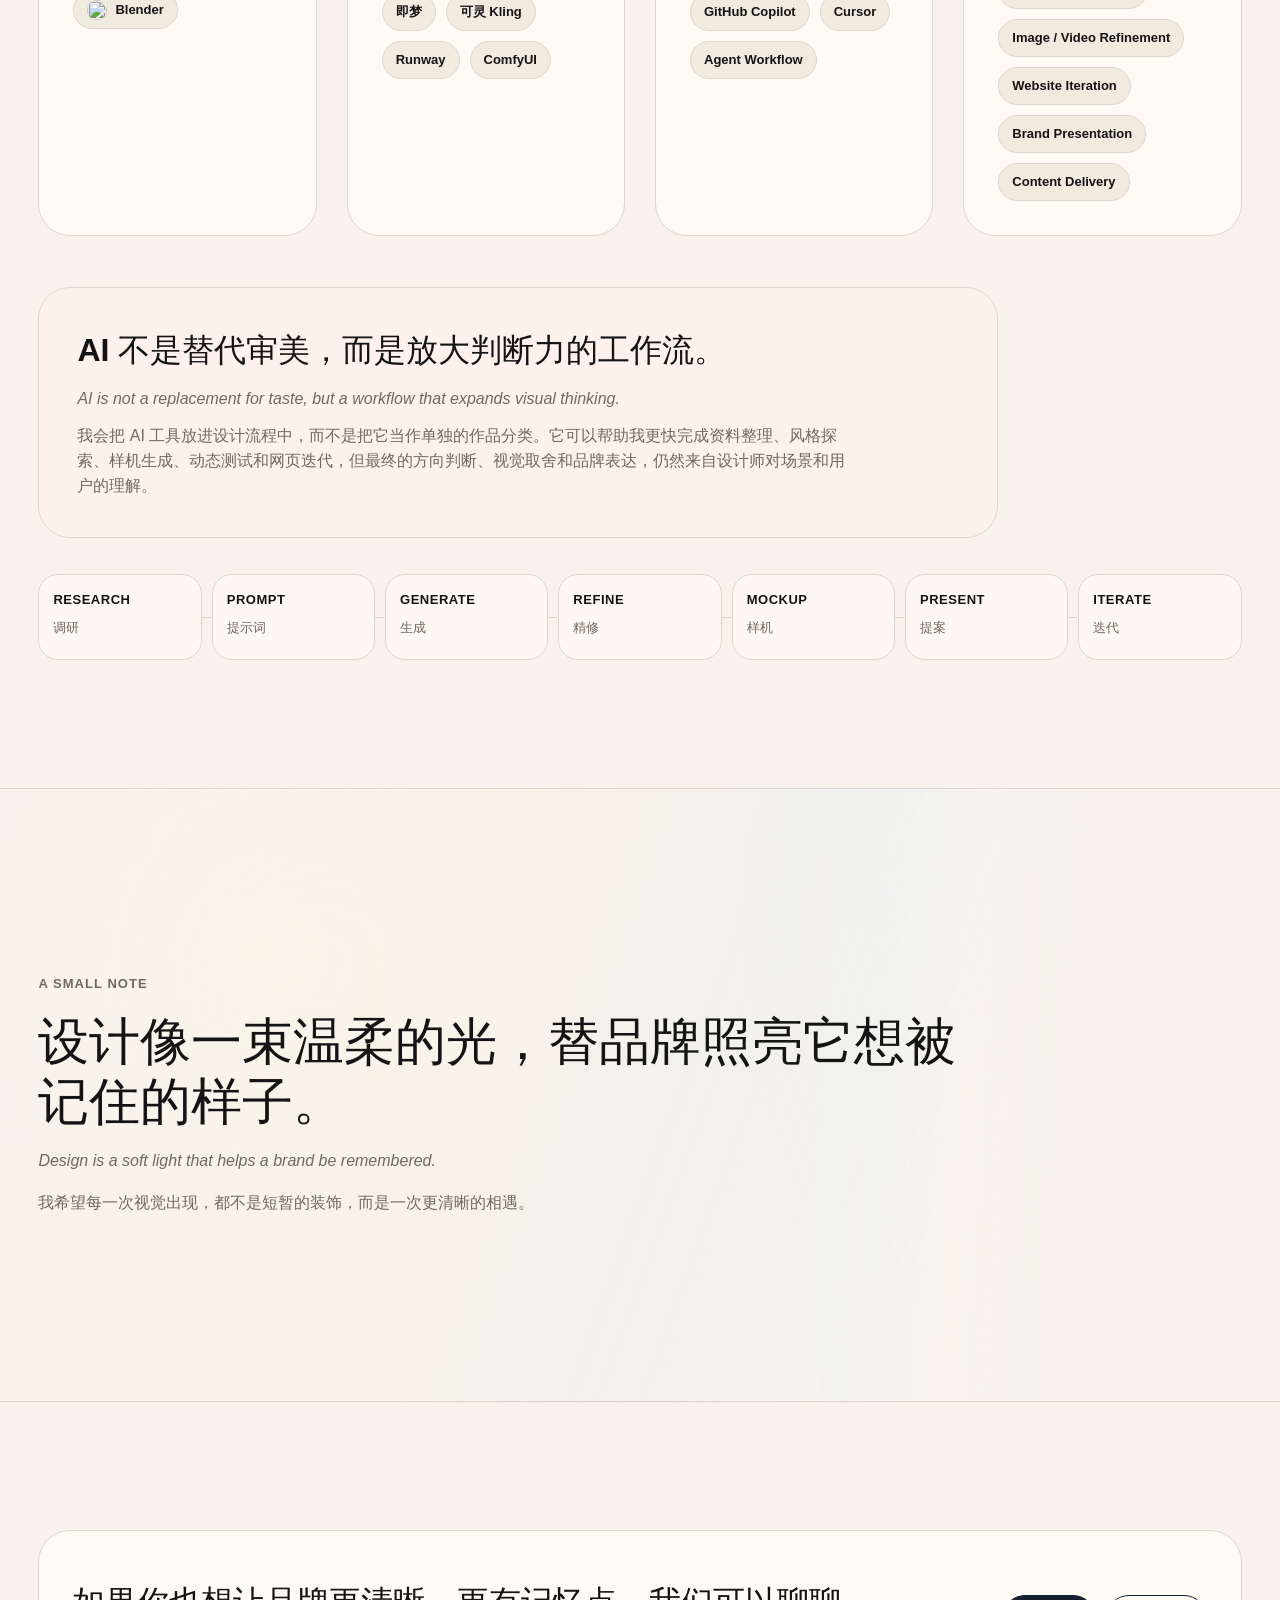
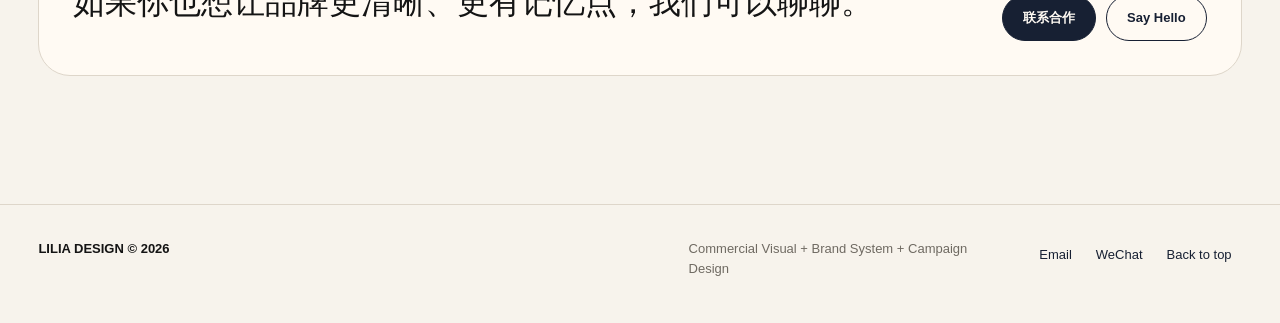
==== commit 1e6d5e6a: "Enhance about tools workflow and note interaction" ====
--- a/about.html
+++ b/about.html
@@ -3,7 +3,7 @@
   <head>
     <meta charset="utf-8">
     <meta name="viewport" content="width=device-width, initial-scale=1">
-    <meta name="description" content="关于 LILIA DESIGN - 商业视觉设计师，专注品牌视觉、活动传播、空间物料与衍生产品设计。">
+    <meta name="description" content="关于 LILIA DESIGN - 商业视觉设计师，专注品牌视觉、活动传播、空间物料与 AI 辅助商业视觉工作流。">
     <title>关于 About - LILIA DESIGN</title>
     <link rel="stylesheet" href="css/style.css">
     <link rel="stylesheet" href="css/content.css">
@@ -28,7 +28,7 @@
         </nav>
       </header>
 
-      <main class="main-content about-page">
+      <main class="main-content about-page" data-theme="default">
         <section class="about-hero section">
           <div class="about-portrait reveal">
             <div class="image-frame profile-frame">
@@ -37,9 +37,9 @@
             <p class="portrait-note">Commercial Visual Designer<br>Brand System + Campaign Design</p>
           </div>
           <div class="about-hero-copy">
-            <p class="eyebrow reveal">About LILIA DESIGN</p>
-            <h1 class="about-title reveal">关于我</h1>
-            <p class="about-subtitle reveal">我把品牌的气质，翻译成可以被看见的视觉。</p>
+            <p class="eyebrow reveal">ABOUT LILIA DESIGN</p>
+            <h1 class="about-title reveal">我把品牌的气质，翻译成可以被看见的视觉。</h1>
+            <p class="about-subtitle reveal">I translate brand feelings into visible systems.</p>
             <div class="about-text-grid reveal">
               <p>我是一名关注商业落地和品牌表达的视觉设计师，擅长将品牌气质转化为清晰、统一、可延展的视觉系统。我的项目通常围绕教育、研学、餐饮与生活方式品牌展开，内容包括品牌 VI、IP 延展、活动传播、空间墙面广告和商业物料设计。</p>
               <p>相比只完成一张漂亮画面，我更关心视觉在真实场景里的作用：它是否能被家长记住，是否能让活动更有氛围，是否能让门店更容易被识别，是否能让一组衍生产品真正成为品牌触点。</p>
@@ -77,9 +77,7 @@
             <article class="service-card reveal"><p>Space Graphics</p><h3>空间墙面广告</h3><span>幼教空间 / 餐饮空间 / 墙面视觉 / 场景氛围</span></article>
             <article class="service-card reveal"><p>IP Extension</p><h3>IP形象延展</h3><span>角色形象 / 辅助图形 / 品牌符号 / 视觉记忆点</span></article>
             <article class="service-card reveal"><p>Commercial Materials</p><h3>商业物料设计</h3><span>包装 / 贴纸 / 旗帜 / 手提袋 / 手机壳 / 书包 / 行李箱</span></article>
-            <article class="service-card reveal"><p>Merchandise Design</p><h3>品牌衍生产品</h3><span>可携带、可使用、可被反复遇见的品牌触点</span></article>
-            <article class="service-card reveal"><p>Content Visual</p><h3>摄影与内容视觉</h3><span>照片处理 / 社媒视觉 / 商品展示 / 场景拍摄</span></article>
-            <article class="service-card reveal"><p>AI-assisted Proposal</p><h3>AI辅助视觉提案</h3><span>视觉探索 / 样机生成 / 提案表达 / 内容细化</span></article>
+            <article class="service-card reveal"><p>Content Visual</p><h3>内容视觉与摄影</h3><span>照片处理 / 社媒视觉 / 商品展示 / 场景拍摄</span></article>
           </div>
         </section>
 
@@ -87,15 +85,18 @@
           <div class="section-header">
             <p class="section-kicker reveal">TOOLS & AI WORKFLOW</p>
             <div>
-              <h2 class="section-title reveal">工具是效率，判断力才是设计的核心。</h2>
+              <h2 class="section-title reveal">工具提高效率，判断力决定方向。</h2>
+              <p class="section-subtitle reveal">Tools speed up the process. Taste gives it direction.</p>
               <div class="about-prose reveal">
-                <p>传统设计软件帮助我完成系统、版式、图像和视频内容，AI 工具则用于前期创意探索、样机生成、提示词整理和方案提案。它们共同服务于一个目标：让视觉判断更清楚，让方案更快进入真实场景。</p>
-              </div>
-            </div>
-          </div>
-          <div class="tool-groups">
-            <article class="tool-group reveal">
+                <p>传统设计软件帮助我完成系统、版式、图像和视频内容；AI 工具则用于前期创意探索、样机生成、动态测试、提示词整理和网页迭代。它们共同服务于一个目标：让视觉判断更清楚，让方案更快进入真实场景。</p>
+              </div>
+            </div>
+          </div>
+
+          <div class="tool-groups expanded-tools">
+            <article class="tool-group reveal" data-theme-trigger="brand">
               <h3>Design Tools</h3>
+              <p>用于传统设计、排版、图像、视频和三维表达。</p>
               <div class="tool-list">
                 <span class="tool-badge" title="Photoshop" data-cursor="Photoshop"><img src="images/tools/photoshop.png" alt="" data-fallback>Photoshop</span>
                 <span class="tool-badge" title="Illustrator" data-cursor="Illustrator"><img src="images/tools/illustrator.png" alt="" data-fallback>Illustrator</span>
@@ -103,24 +104,66 @@
                 <span class="tool-badge" title="Blender" data-cursor="Blender"><img src="images/tools/blender.png" alt="" data-fallback>Blender</span>
               </div>
             </article>
-            <article class="tool-group reveal">
-              <h3>AI Tools</h3>
+            <article class="tool-group reveal" data-theme-trigger="ai">
+              <h3>AI Creation Tools</h3>
+              <p>用于视觉探索、图像生成、视频生成和动态内容尝试。</p>
               <div class="tool-list">
                 <span class="tool-badge" title="ChatGPT" data-cursor="ChatGPT"><img src="images/tools/chatgpt.png" alt="" data-fallback>ChatGPT</span>
                 <span class="tool-badge" title="Gemini" data-cursor="Gemini"><img src="images/tools/gemini.png" alt="" data-fallback>Gemini</span>
-                <span class="tool-badge text-only" title="Midjourney / 即梦 / 可灵" data-cursor="AI Tools">Midjourney / 即梦 / 可灵</span>
-              </div>
-            </article>
-            <article class="tool-group reveal">
+                <span class="tool-badge" title="Midjourney" data-cursor="Midjourney"><img src="images/tools/midjourney.png" alt="" data-fallback>Midjourney</span>
+                <span class="tool-badge" title="即梦" data-cursor="即梦"><img src="images/tools/jimeng.png" alt="" data-fallback>即梦</span>
+                <span class="tool-badge" title="可灵 Kling" data-cursor="Kling"><img src="images/tools/kling.png" alt="" data-fallback>可灵 Kling</span>
+                <span class="tool-badge" title="Runway" data-cursor="Runway"><img src="images/tools/runway.png" alt="" data-fallback>Runway</span>
+                <span class="tool-badge" title="ComfyUI" data-cursor="ComfyUI"><img src="images/tools/comfyui.png" alt="" data-fallback>ComfyUI</span>
+              </div>
+            </article>
+            <article class="tool-group reveal" data-theme-trigger="space">
+              <h3>AI Coding & Agent Tools</h3>
+              <p>用于网站搭建、代码修改、自动化整理和工作流协作。</p>
+              <div class="tool-list">
+                <span class="tool-badge" title="Codex" data-cursor="Codex"><img src="images/tools/codex.png" alt="" data-fallback>Codex</span>
+                <span class="tool-badge" title="Claude Code" data-cursor="Claude Code"><img src="images/tools/claude-code.png" alt="" data-fallback>Claude Code</span>
+                <span class="tool-badge" title="Cherry Studio" data-cursor="Cherry Studio"><img src="images/tools/cherry-studio.png" alt="" data-fallback>Cherry Studio</span>
+                <span class="tool-badge" title="GitHub Copilot" data-cursor="Copilot"><img src="images/tools/copilot.png" alt="" data-fallback>GitHub Copilot</span>
+                <span class="tool-badge" title="Cursor" data-cursor="Cursor"><img src="images/tools/cursor.png" alt="" data-fallback>Cursor</span>
+                <span class="tool-badge text-only" title="Agent Workflow" data-cursor="Agent">Agent Workflow</span>
+              </div>
+            </article>
+            <article class="tool-group reveal" data-theme-trigger="campaign">
               <h3>Workflow</h3>
+              <p>展示我的 AI 辅助设计流程。</p>
               <div class="tool-list workflow-list">
-                <span>Visual Research</span><span>Prompt Design</span><span>Mockup Generation</span><span>Brand Presentation</span><span>Content Refinement</span>
-              </div>
-            </article>
-          </div>
-        </section>
-
-        <section class="section poetic-closing">
+                <span>Visual Research</span>
+                <span>Prompt Strategy</span>
+                <span>Moodboard Exploration</span>
+                <span>Mockup Generation</span>
+                <span>Image / Video Refinement</span>
+                <span>Website Iteration</span>
+                <span>Brand Presentation</span>
+                <span>Content Delivery</span>
+              </div>
+            </article>
+          </div>
+
+          <div class="agent-note reveal">
+            <h3>AI 不是替代审美，而是放大判断力的工作流。</h3>
+            <p class="section-subtitle">AI is not a replacement for taste, but a workflow that expands visual thinking.</p>
+            <p>我会把 AI 工具放进设计流程中，而不是把它当作单独的作品分类。它可以帮助我更快完成资料整理、风格探索、样机生成、动态测试和网页迭代，但最终的方向判断、视觉取舍和品牌表达，仍然来自设计师对场景和用户的理解。</p>
+          </div>
+
+          <div class="agent-flow reveal" aria-label="Agent workflow">
+            <div class="flow-step"><span>Research</span><small>调研</small></div>
+            <div class="flow-step"><span>Prompt</span><small>提示词</small></div>
+            <div class="flow-step"><span>Generate</span><small>生成</small></div>
+            <div class="flow-step"><span>Refine</span><small>精修</small></div>
+            <div class="flow-step"><span>Mockup</span><small>样机</small></div>
+            <div class="flow-step"><span>Present</span><small>提案</small></div>
+            <div class="flow-step"><span>Iterate</span><small>迭代</small></div>
+          </div>
+        </section>
+
+        <section class="section poetic-closing note-section">
+          <div class="light-beam" aria-hidden="true"></div>
           <p class="section-kicker reveal">A SMALL NOTE</p>
           <blockquote class="reveal">
             <p>设计像一束温柔的光，替品牌照亮它想被记住的样子。</p>
--- a/css/style.css
+++ b/css/style.css
@@ -1 +1,2 @@
-:root{--color-bg:#f7f3ec;--color-surface:#fffaf3;--color-surface-soft:#f1eadf;--color-text:#141414;--color-dark:#172033;--color-muted:#6f6a62;--color-line:#ded6ca;--color-blue:#bfd7f3;--color-blue-soft:#e7f0fb;--color-coral:#f2a394;--color-coral-soft:#fae4de;--color-lilac:#d8c7f2;--color-lilac-soft:#eee8fa;--radius-sm:12px;--radius-md:20px;--radius-lg:32px;--radius-pill:999px;--ease-out:cubic-bezier(.22,1,.36,1);--shadow-soft:0 24px 80px rgba(20,20,20,.08);--fs-display:clamp(48px,7vw,96px);--fs-hero:clamp(40px,6vw,80px);--fs-section:clamp(32px,4.5vw,56px);--fs-project:clamp(28px,3.6vw,44px);--fs-title:clamp(22px,2.6vw,32px);--fs-body:clamp(16px,1.2vw,18px);--fs-small:13px;--fs-nav:14px;--line-tight:.95;--line-normal:1.55;--max-width:1440px;--gutter:clamp(18px,3vw,48px)}*{box-sizing:border-box}html{scroll-behavior:smooth}body{margin:0;overflow-x:hidden;background:var(--color-bg);color:var(--color-text);font-family:"Helvetica Neue",Helvetica,Arial,"PingFang SC","Microsoft YaHei",sans-serif;font-size:var(--fs-body);line-height:var(--line-normal);letter-spacing:0;text-rendering:optimizeLegibility}body.lock-scroll,body.menu-open{overflow:hidden}a{color:inherit;text-decoration:none}img{display:block;max-width:100%}button{color:inherit;font:inherit}@media(hover:hover) and (pointer:fine){body.has-custom-cursor,body.has-custom-cursor a,body.has-custom-cursor button{cursor:none}}.site-shell{min-height:100vh}.site-header{position:sticky;top:0;z-index:50;display:grid;grid-template-columns:auto 1fr auto;align-items:center;gap:20px;width:100%;padding:16px var(--gutter);background:rgba(247,243,236,.88);border-bottom:1px solid rgba(222,214,202,.78);backdrop-filter:blur(18px)}.brand{display:inline-flex;align-items:center;gap:11px;width:fit-content;font-size:var(--fs-nav);font-weight:760;letter-spacing:.06em;text-transform:uppercase}.brand-symbol{display:inline-grid;place-items:center;width:32px;height:32px;border-radius:var(--radius-pill);background:var(--color-dark);color:var(--color-surface);font-size:14px}.header-center{justify-self:center;color:var(--color-muted);font-size:12px;letter-spacing:.08em;text-transform:uppercase}.site-nav{justify-self:end;display:flex;align-items:center;gap:5px;padding:6px;border:1px solid rgba(222,214,202,.8);border-radius:var(--radius-pill);background:rgba(255,250,243,.92)}.nav-link,.nav-cta,.text-link,.button,.filter-button,.floating-view{transition:color .3s var(--ease-out),background-color .3s var(--ease-out),border-color .3s var(--ease-out),opacity .3s var(--ease-out),transform .3s var(--ease-out)}.nav-link,.nav-cta{display:inline-flex;align-items:center;min-height:38px;padding:0 14px;border-radius:var(--radius-pill);color:var(--color-dark);font-size:var(--fs-nav);font-weight:650}.nav-link:hover,.nav-link:focus-visible{transform:translateY(-1px);background:var(--color-blue-soft)}.nav-cta{background:var(--color-dark);color:var(--color-surface)}.nav-cta:hover,.nav-cta:focus-visible{transform:translateY(-1px);background:var(--color-coral-soft);color:var(--color-text)}.menu-toggle{display:none;width:44px;height:44px;padding:0;border:1px solid var(--color-line);border-radius:var(--radius-pill);background:var(--color-surface)}.menu-toggle span{display:block;width:17px;height:1px;margin:5px auto;background:var(--color-text);transition:transform .3s var(--ease-out),opacity .3s var(--ease-out)}.menu-open .menu-toggle span:first-child{transform:translateY(6px) rotate(42deg)}.menu-open .menu-toggle span:nth-child(2){opacity:0}.menu-open .menu-toggle span:last-child{transform:translateY(-6px) rotate(-42deg)}.main-content{overflow:hidden}.section{max-width:var(--max-width);margin:0 auto;padding:clamp(76px,10vw,136px) var(--gutter)}.section-header{display:grid;grid-template-columns:minmax(120px,.26fr) minmax(0,1fr);gap:clamp(24px,5vw,80px);margin-bottom:clamp(28px,4.6vw,64px);padding-top:16px;border-top:1px solid var(--color-line)}.section-kicker,.eyebrow{margin:0;color:var(--color-muted);font-size:var(--fs-small);font-weight:700;letter-spacing:.08em;text-transform:uppercase}.section-title,.contact-title{max-width:860px;margin:0;font-size:var(--fs-section);font-weight:540;line-height:1.04}.small-title{margin:0;font-size:var(--fs-section);line-height:1.05}.hero{display:grid;grid-template-columns:minmax(0,1.04fr) minmax(320px,.72fr);align-items:center;gap:clamp(34px,5.6vw,86px);max-width:var(--max-width);min-height:calc(100vh - 72px);margin:0 auto;padding:clamp(68px,7vw,112px) var(--gutter) clamp(52px,7vw,96px)}.hero-content{max-width:840px}.hero-title{display:grid;gap:8px;margin:22px 0 24px;font-size:var(--fs-hero);font-weight:560;line-height:var(--line-tight)}.hero-title span:last-child{color:var(--color-dark);font-size:clamp(32px,4.8vw,64px);font-weight:430}.hero-copy,.hero-summary{max-width:720px;margin:0;color:var(--color-muted);font-size:var(--fs-body);line-height:1.78}.hero-copy{display:grid;grid-template-columns:repeat(2,minmax(0,1fr));gap:clamp(22px,4vw,64px)}.hero-copy p{margin:0}.hero-actions{display:flex;flex-wrap:wrap;gap:10px;margin-top:30px}.button{display:inline-flex;align-items:center;justify-content:center;min-height:46px;padding:0 20px;border:1px solid var(--color-dark);border-radius:var(--radius-pill);font-size:var(--fs-small);font-weight:700}.button:hover,.button:focus-visible{transform:translateY(-1px)}.button-primary{background:var(--color-dark);color:var(--color-surface)}.button-primary:hover,.button-primary:focus-visible{background:var(--color-blue-soft);color:var(--color-text)}.button-secondary{background:transparent;color:var(--color-dark)}.button-secondary:hover,.button-secondary:focus-visible{background:var(--color-coral-soft);border-color:var(--color-coral)}.image-frame{position:relative;overflow:hidden;border-radius:var(--radius-md);background:linear-gradient(135deg,var(--color-surface-soft),var(--color-blue-soft))}.image-frame img{width:100%;height:100%;object-fit:cover;opacity:0;transform:scale(1);transition:opacity .7s var(--ease-out),transform .7s var(--ease-out)}.image-frame img.is-loaded,.image-frame img[src]{opacity:1}.image-frame.is-placeholder:after{content:"Image pending";position:absolute;inset:0;display:grid;place-items:center;color:var(--color-muted);font-size:12px;letter-spacing:.08em;text-transform:uppercase}.image-frame:hover img{transform:scale(1.03)}.hero-preview,.hero-visual{align-self:center}.hero-preview .image-frame{aspect-ratio:4/5}.hero-preview-meta{display:flex;justify-content:space-between;gap:16px;margin-top:14px;color:var(--color-muted);font-size:12px;letter-spacing:.06em;text-transform:uppercase}.marquee{overflow:hidden;border-top:1px solid var(--color-line);border-bottom:1px solid var(--color-line);background:var(--color-surface-soft);color:var(--color-dark)}.marquee-track{display:flex;width:max-content;animation:marquee 44s linear infinite}.marquee:hover .marquee-track{animation-play-state:paused}.marquee span{padding:13px 18px;white-space:nowrap;font-size:15px}@keyframes marquee{from{transform:translateX(0)}to{transform:translateX(-50%)}}.project-filters{display:flex;flex-wrap:wrap;gap:9px;margin-bottom:26px}.filter-button{min-height:38px;padding:0 14px;border:1px solid var(--color-line);border-radius:var(--radius-pill);background:var(--color-surface);color:var(--color-muted);cursor:pointer}.filter-button.is-active,.filter-button:hover{transform:translateY(-1px);border-color:var(--color-dark);background:var(--color-dark);color:var(--color-surface)}.work-list{display:grid;grid-template-columns:repeat(2,minmax(0,1fr));gap:clamp(20px,3vw,42px);border-top:0}.project-card,.work-row{position:relative;display:grid;gap:16px;min-height:100%;padding:14px;border:1px solid var(--color-line);border-radius:var(--radius-lg);background:linear-gradient(90deg,rgba(222,214,202,.42) 1px,transparent 1px) 0 0/24px 24px,linear-gradient(rgba(222,214,202,.3) 1px,transparent 1px) 0 0/24px 24px,var(--color-surface);transition:transform .35s var(--ease-out),border-color .35s var(--ease-out)}.project-card:hover,.project-card:focus-visible,.work-row:hover,.work-row:focus-visible{transform:translateY(-4px);border-color:rgba(20,20,20,.34)}.project-card.is-disabled,.work-row.is-disabled{opacity:.68;pointer-events:none}.project-card .image-frame,.work-row .image-frame{aspect-ratio:16/10}.project-card-body{display:grid;gap:12px;padding:4px 2px 2px}.project-card-meta{display:flex;flex-wrap:wrap;gap:8px;align-items:center;color:var(--color-muted);font-size:var(--fs-small);text-transform:uppercase;letter-spacing:.04em}.project-card h3{margin:0;font-size:var(--fs-title);font-weight:560;line-height:1.14}.project-card p{margin:0;color:var(--color-muted);font-size:var(--fs-body)}.tag-list{display:flex;flex-wrap:wrap;gap:7px}.tag-list span,.archive-tag,.status-pill{display:inline-flex;align-items:center;min-height:28px;padding:0 10px;border-radius:var(--radius-pill);background:var(--color-blue-soft);color:var(--color-dark);font-size:12px;font-weight:650}.tag-list span:nth-child(2){background:var(--color-coral-soft)}.tag-list span:nth-child(3){background:var(--color-lilac-soft)}.floating-view{position:absolute;right:24px;top:24px;display:inline-flex;align-items:center;min-height:40px;padding:0 14px;border-radius:var(--radius-pill);background:var(--color-dark);color:var(--color-surface);font-size:12px;font-weight:700;opacity:0;transform:translateY(8px)}.project-card:hover .floating-view,.project-card:focus-visible .floating-view{opacity:1;transform:translateY(0)}.work-row:not(.project-card){grid-template-columns:58px 1fr minmax(180px,.7fr) 110px 34px;align-items:center;min-height:84px}.work-number,.work-meta,.work-arrow{color:var(--color-muted);font-size:var(--fs-small)}.work-title{font-size:var(--fs-project);font-weight:540;line-height:1.08;transition:transform .3s var(--ease-out)}.work-type{color:var(--color-muted);font-size:15px}.work-arrow{justify-self:end;font-size:20px;transition:transform .3s var(--ease-out)}.work-row:hover .work-title{transform:translateX(8px)}.work-row:hover .work-arrow{transform:translateX(6px)}.hover-preview{position:fixed;top:0;left:0;z-index:80;width:clamp(260px,22vw,330px);aspect-ratio:4/3;pointer-events:none;opacity:0;transform:translate3d(0,0,0) scale(.98);transition:opacity .24s var(--ease-out),transform .24s var(--ease-out)}.hover-preview img{width:100%;height:100%;object-fit:cover;border-radius:var(--radius-md);background:var(--color-surface-soft);box-shadow:var(--shadow-soft)}.hover-preview.is-visible{opacity:1;transform:var(--preview-transform,translate3d(0,0,0)) scale(1)}.archive-grid{display:grid;grid-template-columns:repeat(4,minmax(0,1fr));gap:clamp(14px,2vw,26px)}.archive-item{margin:0}.archive-link,.image-button{display:block;width:100%;padding:0;border:0;background:transparent;text-align:left}.archive-item .image-frame{aspect-ratio:4/3}.archive-tag{position:absolute;right:10px;bottom:10px;z-index:1;opacity:0;transform:translateY(6px);transition:opacity .3s var(--ease-out),transform .3s var(--ease-out)}.archive-item:hover .archive-tag,.archive-item:focus-within .archive-tag{opacity:1;transform:translateY(0)}.archive-item figcaption{display:flex;justify-content:space-between;gap:12px;padding-top:10px;color:var(--color-muted);font-size:12px}.now-list{display:grid;grid-template-columns:repeat(2,minmax(0,1fr));gap:1px;margin:0;padding:0;background:var(--color-line);list-style:none}.now-list li{min-height:126px;padding:clamp(22px,2.6vw,34px);background:var(--color-surface);color:var(--color-muted);font-size:var(--fs-body)}.contact-grid{display:grid;grid-template-columns:minmax(0,1fr) minmax(280px,.48fr);gap:clamp(24px,4vw,64px)}.contact-intro p{margin:0 0 24px;color:var(--color-muted);font-size:var(--fs-title)}.contact-tags,.social-links{display:flex;flex-wrap:wrap;gap:9px}.contact-tags span{display:inline-flex;min-height:34px;align-items:center;padding:0 12px;border-radius:var(--radius-pill);background:var(--color-lilac-soft);font-size:var(--fs-small);font-weight:650}.contact-tags span:nth-child(2){background:var(--color-blue-soft)}.contact-tags span:nth-child(3){background:var(--color-coral-soft)}.contact-card{display:grid;gap:16px;padding:clamp(22px,3vw,32px);border:1px solid var(--color-line);border-radius:var(--radius-lg);background:var(--color-surface)}.contact-card p{margin:0;color:var(--color-muted)}.wechat-placeholder{display:grid;place-items:center;width:126px;aspect-ratio:1;border-radius:var(--radius-md);background:linear-gradient(90deg,var(--color-line) 1px,transparent 1px) 0 0/16px 16px,linear-gradient(var(--color-line) 1px,transparent 1px) 0 0/16px 16px,var(--color-surface-soft);color:var(--color-muted);font-size:12px}.text-link{display:inline-flex;align-items:center;width:fit-content;min-height:32px;padding:0 10px;margin-left:-10px;border-radius:var(--radius-pill);color:var(--color-dark)}.text-link:hover,.text-link:focus-visible{transform:translateY(-1px);background:var(--color-blue-soft)}.site-footer{max-width:var(--max-width);margin:0 auto;padding:34px var(--gutter) 44px;border-top:1px solid var(--color-line)}.footer-inner{display:grid;grid-template-columns:1fr minmax(220px,.5fr) auto;gap:clamp(20px,4vw,64px);align-items:start}.footer-inner strong,.footer-inner p,.footer-links{font-size:var(--fs-small)}.footer-inner p{margin:0;color:var(--color-muted)}.footer-links{display:flex;flex-wrap:wrap;justify-content:flex-end;gap:4px 14px}.page-hero,.project-detail-hero{max-width:var(--max-width);margin:0 auto;padding:clamp(76px,9vw,130px) var(--gutter) clamp(44px,6vw,84px)}.page-hero h1,.project-detail-hero h1{max-width:1020px;margin:0;font-size:var(--fs-display);font-weight:540;line-height:1}.page-intro{display:grid;grid-template-columns:.27fr 1fr;gap:clamp(24px,5vw,76px);max-width:var(--max-width);margin:0 auto;padding:0 var(--gutter) clamp(66px,7vw,116px)}.page-intro p,.project-detail-hero p{max-width:780px;margin:0;color:var(--color-muted);font-size:var(--fs-body)}.project-grid,.project-info-grid,.project-gallery{display:grid;grid-template-columns:repeat(2,minmax(0,1fr));gap:clamp(18px,2.4vw,32px)}.project-detail-hero{display:grid;grid-template-columns:minmax(180px,.28fr) minmax(0,1fr);gap:clamp(28px,5vw,76px)}.project-meta{display:grid;gap:10px;align-content:start;color:var(--color-muted);font-size:var(--fs-small)}.project-hero-cover{margin-top:34px}.project-hero-cover .image-frame{aspect-ratio:16/10}.info-block{padding:22px;border:1px solid var(--color-line);border-radius:var(--radius-md);background:var(--color-surface)}.info-block h3{margin:0 0 10px;font-size:16px}.info-block p{margin:0;color:var(--color-muted);font-size:15px}.project-image{display:block;padding:0;border:0;background:transparent}.project-image .image-frame{aspect-ratio:4/3}.next-projects{display:flex;justify-content:space-between;gap:16px}.lightbox{position:fixed;inset:0;z-index:120;display:grid;place-items:center;padding:var(--gutter);background:rgba(20,20,20,.82);opacity:0;pointer-events:none;transition:opacity .24s var(--ease-out)}.lightbox.is-open{opacity:1;pointer-events:auto}.lightbox img{max-width:88vw;max-height:86vh;width:auto;height:auto;object-fit:contain;border-radius:var(--radius-md)}.lightbox-close{position:absolute;top:20px;right:20px;display:grid;place-items:center;width:44px;height:44px;border:1px solid rgba(255,250,243,.42);border-radius:var(--radius-pill);background:transparent;color:var(--color-surface)}.custom-cursor{position:fixed;top:0;left:0;z-index:200;display:none;pointer-events:none;transform:translate3d(-100px,-100px,0)}.cursor-dot{position:absolute;width:12px;height:12px;border-radius:var(--radius-pill);background:var(--color-text);transform:translate(-50%,-50%)}.cursor-dot:after{position:absolute;inset:-14px;content:"";border:1px solid rgba(20,20,20,.18);border-radius:inherit}.cursor-label{position:absolute;left:18px;top:12px;min-height:30px;padding:6px 10px;border-radius:var(--radius-pill);background:var(--color-dark);color:var(--color-surface);font-size:12px;opacity:0;transform:translateY(4px);transition:opacity .2s var(--ease-out),transform .2s var(--ease-out)}.custom-cursor.has-label .cursor-label{opacity:1;transform:translateY(0)}#doodle-canvas{position:fixed;inset:0;z-index:190;width:100vw;height:100vh;pointer-events:none}.reveal,[data-reveal]{opacity:0;transform:translateY(16px);transition:opacity .78s var(--ease-out),transform .78s var(--ease-out)}.reveal.is-visible,[data-reveal].is-visible,.is-loaded .hero .reveal{opacity:1;transform:translateY(0)}@media(hover:hover) and (pointer:fine){.custom-cursor{display:block}}@media(max-width:1080px){.hero,.section-header,.page-intro,.project-detail-hero,.contact-grid,.footer-inner{grid-template-columns:1fr}.work-list,.project-grid,.project-info-grid,.project-gallery{grid-template-columns:1fr}.archive-grid{grid-template-columns:repeat(2,minmax(0,1fr))}}@media(max-width:760px){:root{--fs-display:clamp(40px,12vw,64px);--fs-hero:clamp(36px,11vw,58px);--fs-section:clamp(28px,9vw,42px);--fs-project:clamp(24px,8vw,34px);--fs-title:clamp(21px,6vw,28px)}.site-header{grid-template-columns:auto auto;padding-top:12px;padding-bottom:12px}.menu-toggle{z-index:61;display:block;justify-self:end}.site-nav{position:fixed;top:70px;right:var(--gutter);left:var(--gutter);z-index:60;display:grid;justify-self:stretch;gap:8px;padding:14px;border-radius:var(--radius-lg);background:var(--color-surface);box-shadow:var(--shadow-soft);opacity:0;pointer-events:none;transform:translateY(-8px);transition:opacity .28s var(--ease-out),transform .28s var(--ease-out)}.menu-open .site-nav{opacity:1;pointer-events:auto;transform:translateY(0)}.nav-link,.nav-cta{justify-content:flex-start;min-height:48px;font-size:18px}.hero{min-height:auto;padding-top:62px}.hero-copy,.now-list{grid-template-columns:1fr}.hover-preview,.custom-cursor,#doodle-canvas{display:none}.floating-view{position:static;width:fit-content;opacity:1;transform:none}.archive-grid{grid-template-columns:1fr}.archive-tag{opacity:1;transform:none}.footer-links{justify-content:flex-start}.button{min-height:48px}}@media(prefers-reduced-motion:reduce){*,*:before,*:after{scroll-behavior:auto!important;animation-duration:.001ms!important;animation-iteration-count:1!important;transition-duration:.001ms!important}.reveal,[data-reveal],.image-frame img{opacity:1;transform:none}#doodle-canvas,.custom-cursor{display:none!important}}
+:root{--color-bg:#f7f3ec;--color-surface:#fffaf3;--color-surface-soft:#f1eadf;--color-text:#141414;--color-dark:#172033;--color-muted:#6f6a62;--color-line:#ded6ca;--color-blue:#bfd7f3;--color-blue-soft:#e7f0fb;--color-coral:#f2a394;--color-coral-soft:#fae4de;--color-lilac:#d8c7f2;--color-lilac-soft:#eee8fa;--radius-sm:12px;--radius-md:20px;--radius-lg:32px;--radius-pill:999px;--ease-out:cubic-bezier(.22,1,.36,1);--shadow-soft:0 24px 80px rgba(20,20,20,.08);--fs-display:clamp(48px,7vw,96px);--fs-hero:clamp(40px,6vw,80px);--fs-section:clamp(32px,4.5vw,56px);--fs-project:clamp(28px,3.6vw,44px);--fs-title:clamp(22px,2.6vw,32px);--fs-body:clamp(16px,1.2vw,18px);--fs-small:13px;--fs-nav:14px;--line-tight:.95;--line-normal:1.55;--max-width:1440px;--gutter:clamp(18px,3vw,48px)}*{box-sizing:border-box}html{scroll-behavior:smooth}body{margin:0;overflow-x:hidden;background:var(--color-bg);color:var(--color-text);font-family:"Helvetica Neue",Helvetica,Arial,"PingFang SC","Microsoft YaHei",sans-serif;font-size:var(--fs-body);line-height:var(--line-normal);letter-spacing:0;text-rendering:optimizeLegibility}body.lock-scroll,body.menu-open{overflow:hidden}a{color:inherit;text-decoration:none}img{display:block;max-width:100%}button{color:inherit;font:inherit}@media(hover:hover) and (pointer:fine){body.has-custom-cursor,body.has-custom-cursor a,body.has-custom-cursor button{cursor:none}}.site-shell{min-height:100vh}.site-header{position:sticky;top:0;z-index:50;display:grid;grid-template-columns:auto 1fr auto;align-items:center;gap:20px;width:100%;padding:16px var(--gutter);background:rgba(247,243,236,.88);border-bottom:1px solid rgba(222,214,202,.78);backdrop-filter:blur(18px)}.brand{display:inline-flex;align-items:center;gap:11px;width:fit-content;font-size:var(--fs-nav);font-weight:760;letter-spacing:.06em;text-transform:uppercase}.brand-symbol{display:inline-grid;place-items:center;width:32px;height:32px;border-radius:var(--radius-pill);background:var(--color-dark);color:var(--color-surface);font-size:14px}.header-center{justify-self:center;color:var(--color-muted);font-size:12px;letter-spacing:.08em;text-transform:uppercase}.site-nav{justify-self:end;display:flex;align-items:center;gap:5px;padding:6px;border:1px solid rgba(222,214,202,.8);border-radius:var(--radius-pill);background:rgba(255,250,243,.92)}.nav-link,.nav-cta,.text-link,.button,.filter-button,.floating-view{transition:color .3s var(--ease-out),background-color .3s var(--ease-out),border-color .3s var(--ease-out),opacity .3s var(--ease-out),transform .3s var(--ease-out)}.nav-link,.nav-cta{display:inline-flex;align-items:center;min-height:38px;padding:0 14px;border-radius:var(--radius-pill);color:var(--color-dark);font-size:var(--fs-nav);font-weight:650}.nav-link:hover,.nav-link:focus-visible{transform:translateY(-1px);background:var(--color-blue-soft)}.nav-cta{background:var(--color-dark);color:var(--color-surface)}.nav-cta:hover,.nav-cta:focus-visible{transform:translateY(-1px);background:var(--color-coral-soft);color:var(--color-text)}.menu-toggle{display:none;width:44px;height:44px;padding:0;border:1px solid var(--color-line);border-radius:var(--radius-pill);background:var(--color-surface)}.menu-toggle span{display:block;width:17px;height:1px;margin:5px auto;background:var(--color-text);transition:transform .3s var(--ease-out),opacity .3s var(--ease-out)}.menu-open .menu-toggle span:first-child{transform:translateY(6px) rotate(42deg)}.menu-open .menu-toggle span:nth-child(2){opacity:0}.menu-open .menu-toggle span:last-child{transform:translateY(-6px) rotate(-42deg)}.main-content{overflow:hidden}.section{max-width:var(--max-width);margin:0 auto;padding:clamp(76px,10vw,136px) var(--gutter)}.section-header{display:grid;grid-template-columns:minmax(120px,.26fr) minmax(0,1fr);gap:clamp(24px,5vw,80px);margin-bottom:clamp(28px,4.6vw,64px);padding-top:16px;border-top:1px solid var(--color-line)}.section-kicker,.eyebrow{margin:0;color:var(--color-muted);font-size:var(--fs-small);font-weight:700;letter-spacing:.08em;text-transform:uppercase}.section-title,.contact-title{max-width:860px;margin:0;font-size:var(--fs-section);font-weight:540;line-height:1.04}.small-title{margin:0;font-size:var(--fs-section);line-height:1.05}.hero{display:grid;grid-template-columns:minmax(0,1.04fr) minmax(320px,.72fr);align-items:center;gap:clamp(34px,5.6vw,86px);max-width:var(--max-width);min-height:calc(100vh - 72px);margin:0 auto;padding:clamp(68px,7vw,112px) var(--gutter) clamp(52px,7vw,96px)}.hero-content{max-width:840px}.hero-title{display:grid;gap:8px;margin:22px 0 24px;font-size:var(--fs-hero);font-weight:560;line-height:var(--line-tight)}.hero-title span:last-child{color:var(--color-dark);font-size:clamp(32px,4.8vw,64px);font-weight:430}.hero-copy,.hero-summary{max-width:720px;margin:0;color:var(--color-muted);font-size:var(--fs-body);line-height:1.78}.hero-copy{display:grid;grid-template-columns:repeat(2,minmax(0,1fr));gap:clamp(22px,4vw,64px)}.hero-copy p{margin:0}.hero-actions{display:flex;flex-wrap:wrap;gap:10px;margin-top:30px}.button{display:inline-flex;align-items:center;justify-content:center;min-height:46px;padding:0 20px;border:1px solid var(--color-dark);border-radius:var(--radius-pill);font-size:var(--fs-small);font-weight:700}.button:hover,.button:focus-visible{transform:translateY(-1px)}.button-primary{background:var(--color-dark);color:var(--color-surface)}.button-primary:hover,.button-primary:focus-visible{background:var(--color-blue-soft);color:var(--color-text)}.button-secondary{background:transparent;color:var(--color-dark)}.button-secondary:hover,.button-secondary:focus-visible{background:var(--color-coral-soft);border-color:var(--color-coral)}.image-frame{position:relative;overflow:hidden;border-radius:var(--radius-md);background:linear-gradient(135deg,var(--color-surface-soft),var(--color-blue-soft))}.image-frame img{width:100%;height:100%;object-fit:cover;opacity:0;transform:scale(1);transition:opacity .7s var(--ease-out),transform .7s var(--ease-out)}.image-frame img.is-loaded,.image-frame img[src]{opacity:1}.image-frame.is-placeholder:after{content:"Image pending";position:absolute;inset:0;display:grid;place-items:center;color:var(--color-muted);font-size:12px;letter-spacing:.08em;text-transform:uppercase}.image-frame:hover img{transform:scale(1.03)}.hero-preview,.hero-visual{align-self:center}.hero-preview .image-frame{aspect-ratio:4/5}.hero-preview-meta{display:flex;justify-content:space-between;gap:16px;margin-top:14px;color:var(--color-muted);font-size:12px;letter-spacing:.06em;text-transform:uppercase}.marquee{overflow:hidden;border-top:1px solid var(--color-line);border-bottom:1px solid var(--color-line);background:var(--color-surface-soft);color:var(--color-dark)}.marquee-track{display:flex;width:max-content;animation:marquee 44s linear infinite}.marquee:hover .marquee-track{animation-play-state:paused}.marquee span{padding:13px 18px;white-space:nowrap;font-size:15px}@keyframes marquee{from{transform:translateX(0)}to{transform:translateX(-50%)}}.project-filters{display:flex;flex-wrap:wrap;gap:9px;margin-bottom:26px}.filter-button{min-height:38px;padding:0 14px;border:1px solid var(--color-line);border-radius:var(--radius-pill);background:var(--color-surface);color:var(--color-muted);cursor:pointer}.filter-button.is-active,.filter-button:hover{transform:translateY(-1px);border-color:var(--color-dark);background:var(--color-dark);color:var(--color-surface)}.work-list{display:grid;grid-template-columns:repeat(2,minmax(0,1fr));gap:clamp(20px,3vw,42px);border-top:0}.project-card,.work-row{position:relative;display:grid;gap:16px;min-height:100%;padding:14px;border:1px solid var(--color-line);border-radius:var(--radius-lg);background:linear-gradient(90deg,rgba(222,214,202,.42) 1px,transparent 1px) 0 0/24px 24px,linear-gradient(rgba(222,214,202,.3) 1px,transparent 1px) 0 0/24px 24px,var(--color-surface);transition:transform .35s var(--ease-out),border-color .35s var(--ease-out)}.project-card:hover,.project-card:focus-visible,.work-row:hover,.work-row:focus-visible{transform:translateY(-4px);border-color:rgba(20,20,20,.34)}.project-card.is-disabled,.work-row.is-disabled{opacity:.68;pointer-events:none}.project-card .image-frame,.work-row .image-frame{aspect-ratio:16/10}.project-card-body{display:grid;gap:12px;padding:4px 2px 2px}.project-card-meta{display:flex;flex-wrap:wrap;gap:8px;align-items:center;color:var(--color-muted);font-size:var(--fs-small);text-transform:uppercase;letter-spacing:.04em}.project-card h3{margin:0;font-size:var(--fs-title);font-weight:560;line-height:1.14}.project-card p{margin:0;color:var(--color-muted);font-size:var(--fs-body)}.tag-list{display:flex;flex-wrap:wrap;gap:7px}.tag-list span,.archive-tag,.status-pill{display:inline-flex;align-items:center;min-height:28px;padding:0 10px;border-radius:var(--radius-pill);background:var(--color-blue-soft);color:var(--color-dark);font-size:12px;font-weight:650}.tag-list span:nth-child(2){background:var(--color-coral-soft)}.tag-list span:nth-child(3){background:var(--color-lilac-soft)}.floating-view{position:absolute;right:24px;top:24px;display:inline-flex;align-items:center;min-height:40px;padding:0 14px;border-radius:var(--radius-pill);background:var(--color-dark);color:var(--color-surface);font-size:12px;font-weight:700;opacity:0;transform:translateY(8px)}.project-card:hover .floating-view,.project-card:focus-visible .floating-view{opacity:1;transform:translateY(0)}.work-row:not(.project-card){grid-template-columns:58px 1fr minmax(180px,.7fr) 110px 34px;align-items:center;min-height:84px}.work-number,.work-meta,.work-arrow{color:var(--color-muted);font-size:var(--fs-small)}.work-title{font-size:var(--fs-project);font-weight:540;line-height:1.08;transition:transform .3s var(--ease-out)}.work-type{color:var(--color-muted);font-size:15px}.work-arrow{justify-self:end;font-size:20px;transition:transform .3s var(--ease-out)}.work-row:hover .work-title{transform:translateX(8px)}.work-row:hover .work-arrow{transform:translateX(6px)}.hover-preview{position:fixed;top:0;left:0;z-index:80;width:clamp(260px,22vw,330px);aspect-ratio:4/3;pointer-events:none;opacity:0;transform:translate3d(0,0,0) scale(.98);transition:opacity .24s var(--ease-out),transform .24s var(--ease-out)}.hover-preview img{width:100%;height:100%;object-fit:cover;border-radius:var(--radius-md);background:var(--color-surface-soft);box-shadow:var(--shadow-soft)}.hover-preview.is-visible{opacity:1;transform:var(--preview-transform,translate3d(0,0,0)) scale(1)}.archive-grid{display:grid;grid-template-columns:repeat(4,minmax(0,1fr));gap:clamp(14px,2vw,26px)}.archive-item{margin:0}.archive-link,.image-button{display:block;width:100%;padding:0;border:0;background:transparent;text-align:left}.archive-item .image-frame{aspect-ratio:4/3}.archive-tag{position:absolute;right:10px;bottom:10px;z-index:1;opacity:0;transform:translateY(6px);transition:opacity .3s var(--ease-out),transform .3s var(--ease-out)}.archive-item:hover .archive-tag,.archive-item:focus-within .archive-tag{opacity:1;transform:translateY(0)}.archive-item figcaption{display:flex;justify-content:space-between;gap:12px;padding-top:10px;color:var(--color-muted);font-size:12px}.now-list{display:grid;grid-template-columns:repeat(2,minmax(0,1fr));gap:1px;margin:0;padding:0;background:var(--color-line);list-style:none}.now-list li{min-height:126px;padding:clamp(22px,2.6vw,34px);background:var(--color-surface);color:var(--color-muted);font-size:var(--fs-body)}.contact-grid{display:grid;grid-template-columns:minmax(0,1fr) minmax(280px,.48fr);gap:clamp(24px,4vw,64px)}.contact-intro p{margin:0 0 24px;color:var(--color-muted);font-size:var(--fs-title)}.contact-tags,.social-links{display:flex;flex-wrap:wrap;gap:9px}.contact-tags span{display:inline-flex;min-height:34px;align-items:center;padding:0 12px;border-radius:var(--radius-pill);background:var(--color-lilac-soft);font-size:var(--fs-small);font-weight:650}.contact-tags span:nth-child(2){background:var(--color-blue-soft)}.contact-tags span:nth-child(3){background:var(--color-coral-soft)}.contact-card{display:grid;gap:16px;padding:clamp(22px,3vw,32px);border:1px solid var(--color-line);border-radius:var(--radius-lg);background:var(--color-surface)}.contact-card p{margin:0;color:var(--color-muted)}.wechat-placeholder{display:grid;place-items:center;width:126px;aspect-ratio:1;border-radius:var(--radius-md);background:linear-gradient(90deg,var(--color-line) 1px,transparent 1px) 0 0/16px 16px,linear-gradient(var(--color-line) 1px,transparent 1px) 0 0/16px 16px,var(--color-surface-soft);color:var(--color-muted);font-size:12px}.text-link{display:inline-flex;align-items:center;width:fit-content;min-height:32px;padding:0 10px;margin-left:-10px;border-radius:var(--radius-pill);color:var(--color-dark)}.text-link:hover,.text-link:focus-visible{transform:translateY(-1px);background:var(--color-blue-soft)}.site-footer{max-width:var(--max-width);margin:0 auto;padding:34px var(--gutter) 44px;border-top:1px solid var(--color-line)}.footer-inner{display:grid;grid-template-columns:1fr minmax(220px,.5fr) auto;gap:clamp(20px,4vw,64px);align-items:start}.footer-inner strong,.footer-inner p,.footer-links{font-size:var(--fs-small)}.footer-inner p{margin:0;color:var(--color-muted)}.footer-links{display:flex;flex-wrap:wrap;justify-content:flex-end;gap:4px 14px}.page-hero,.project-detail-hero{max-width:var(--max-width);margin:0 auto;padding:clamp(76px,9vw,130px) var(--gutter) clamp(44px,6vw,84px)}.page-hero h1,.project-detail-hero h1{max-width:1020px;margin:0;font-size:var(--fs-display);font-weight:540;line-height:1}.page-intro{display:grid;grid-template-columns:.27fr 1fr;gap:clamp(24px,5vw,76px);max-width:var(--max-width);margin:0 auto;padding:0 var(--gutter) clamp(66px,7vw,116px)}.page-intro p,.project-detail-hero p{max-width:780px;margin:0;color:var(--color-muted);font-size:var(--fs-body)}.project-grid,.project-info-grid,.project-gallery{display:grid;grid-template-columns:repeat(2,minmax(0,1fr));gap:clamp(18px,2.4vw,32px)}.project-detail-hero{display:grid;grid-template-columns:minmax(180px,.28fr) minmax(0,1fr);gap:clamp(28px,5vw,76px)}.project-meta{display:grid;gap:10px;align-content:start;color:var(--color-muted);font-size:var(--fs-small)}.project-hero-cover{margin-top:34px}.project-hero-cover .image-frame{aspect-ratio:16/10}.info-block{padding:22px;border:1px solid var(--color-line);border-radius:var(--radius-md);background:var(--color-surface)}.info-block h3{margin:0 0 10px;font-size:16px}.info-block p{margin:0;color:var(--color-muted);font-size:15px}.project-image{display:block;padding:0;border:0;background:transparent}.project-image .image-frame{aspect-ratio:4/3}.next-projects{display:flex;justify-content:space-between;gap:16px}.lightbox{position:fixed;inset:0;z-index:120;display:grid;place-items:center;padding:var(--gutter);background:rgba(20,20,20,.82);opacity:0;pointer-events:none;transition:opacity .24s var(--ease-out)}.lightbox.is-open{opacity:1;pointer-events:auto}.lightbox img{max-width:88vw;max-height:86vh;width:auto;height:auto;object-fit:contain;border-radius:var(--radius-md)}.lightbox-close{position:absolute;top:20px;right:20px;display:grid;place-items:center;width:44px;height:44px;border:1px solid rgba(255,250,243,.42);border-radius:var(--radius-pill);background:transparent;color:var(--color-surface)}.custom-cursor{position:fixed;top:0;left:0;z-index:200;display:none;pointer-events:none;transform:translate3d(-100px,-100px,0)}.cursor-dot{position:absolute;width:12px;height:12px;border-radius:var(--radius-pill);background:var(--color-text);transform:translate(-50%,-50%)}.cursor-dot:after{position:absolute;inset:-14px;content:"";border:1px solid rgba(20,20,20,.18);border-radius:inherit}.cursor-label{position:absolute;left:18px;top:12px;min-height:30px;padding:6px 10px;border-radius:var(--radius-pill);background:var(--color-dark);color:var(--color-surface);font-size:12px;opacity:0;transform:translateY(4px);transition:opacity .2s var(--ease-out),transform .2s var(--ease-out)}.custom-cursor.has-label .cursor-label{opacity:1;transform:translateY(0)}#doodle-canvas{position:fixed;inset:0;z-index:190;width:100vw;height:100vh;pointer-events:none}.reveal,[data-reveal]{opacity:0;transform:translateY(16px);transition:opacity .78s var(--ease-out),transform .78s var(--ease-out)}.reveal.is-visible,[data-reveal].is-visible,.is-loaded .hero .reveal{opacity:1;transform:translateY(0)}@media(hover:hover) and (pointer:fine){.custom-cursor{display:block}}@media(max-width:1080px){.hero,.section-header,.page-intro,.project-detail-hero,.contact-grid,.footer-inner{grid-template-columns:1fr}.work-list,.project-grid,.project-info-grid,.project-gallery{grid-template-columns:1fr}.archive-grid{grid-template-columns:repeat(2,minmax(0,1fr))}}@media(max-width:760px){:root{--fs-display:clamp(40px,12vw,64px);--fs-hero:clamp(36px,11vw,58px);--fs-section:clamp(28px,9vw,42px);--fs-project:clamp(24px,8vw,34px);--fs-title:clamp(21px,6vw,28px)}.site-header{grid-template-columns:auto auto;padding-top:12px;padding-bottom:12px}.menu-toggle{z-index:61;display:block;justify-self:end}.site-nav{position:fixed;top:70px;right:var(--gutter);left:var(--gutter);z-index:60;display:grid;justify-self:stretch;gap:8px;padding:14px;border-radius:var(--radius-lg);background:var(--color-surface);box-shadow:var(--shadow-soft);opacity:0;pointer-events:none;transform:translateY(-8px);transition:opacity .28s var(--ease-out),transform .28s var(--ease-out)}.menu-open .site-nav{opacity:1;pointer-events:auto;transform:translateY(0)}.nav-link,.nav-cta{justify-content:flex-start;min-height:48px;font-size:18px}.hero{min-height:auto;padding-top:62px}.hero-copy,.now-list{grid-template-columns:1fr}.hover-preview,.custom-cursor,#doodle-canvas{display:none}.floating-view{position:static;width:fit-content;opacity:1;transform:none}.archive-grid{grid-template-columns:1fr}.archive-tag{opacity:1;transform:none}.footer-links{justify-content:flex-start}.button{min-height:48px}}@media(prefers-reduced-motion:reduce){*,*:before,*:after{scroll-behavior:auto!important;animation-duration:.001ms!important;animation-iteration-count:1!important;transition-duration:.001ms!important}.reveal,[data-reveal],.image-frame img{opacity:1;transform:none}#doodle-canvas,.custom-cursor{display:none!important}}
+/* About page interaction refinements are layered in css/content.css to keep the main system stable. */
--- a/css/content.css
+++ b/css/content.css
@@ -136,8 +136,50 @@
   background: var(--color-coral-soft);
 }
 
+.about-page {
+  --theme-bg: var(--color-bg);
+  --theme-text: var(--color-text);
+  --theme-accent: var(--color-coral);
+  --theme-soft: var(--color-coral-soft);
+  background:
+    radial-gradient(circle at 12% 18%, color-mix(in srgb, var(--theme-soft) 54%, transparent), transparent 28vw),
+    var(--theme-bg);
+  color: var(--theme-text);
+  transition: background 0.55s var(--ease-out), color 0.55s var(--ease-out);
+}
+
+.about-page[data-theme="brand"] {
+  --theme-bg: #f8f4ec;
+  --theme-accent: #8fb7d9;
+  --theme-soft: #e7f0fb;
+}
+
+.about-page[data-theme="campaign"] {
+  --theme-bg: #fff7f1;
+  --theme-accent: #f2a394;
+  --theme-soft: #fae4de;
+}
+
+.about-page[data-theme="space"] {
+  --theme-bg: #f2eee6;
+  --theme-accent: #8f9f7a;
+  --theme-soft: #e9eddf;
+}
+
+.about-page[data-theme="merch"] {
+  --theme-bg: #fbf6ee;
+  --theme-accent: #b6a0de;
+  --theme-soft: #eee8fa;
+}
+
+.about-page[data-theme="ai"] {
+  --theme-bg: #f8f4ec;
+  --theme-accent: #8cbce8;
+  --theme-soft: #e4f1ff;
+}
+
 .tool-groups {
-  grid-template-columns: 1fr 1fr 1.2fr;
+  grid-template-columns: repeat(4, minmax(0, 1fr));
 }
 
 .tool-list {
@@ -145,6 +187,46 @@
   flex-wrap: wrap;
   gap: 10px;
   margin-top: 18px;
+}
+
+.expanded-tools {
+  align-items: stretch;
+}
+
+.tool-group {
+  position: relative;
+  overflow: hidden;
+  transition: transform 0.35s var(--ease-out), border-color 0.35s var(--ease-out), background-color 0.35s var(--ease-out);
+}
+
+.tool-group::before {
+  content: "";
+  position: absolute;
+  inset: -30% -30% auto auto;
+  width: 130px;
+  height: 130px;
+  border-radius: 999px;
+  background: radial-gradient(circle, color-mix(in srgb, var(--theme-accent) 26%, transparent), transparent 70%);
+  opacity: 0;
+  transition: opacity 0.35s var(--ease-out), transform 0.35s var(--ease-out);
+}
+
+.tool-group:hover {
+  transform: translateY(-4px);
+  border-color: color-mix(in srgb, var(--theme-accent) 42%, var(--color-line));
+  background: color-mix(in srgb, var(--theme-soft) 52%, var(--color-surface));
+}
+
+.tool-group:hover::before {
+  opacity: 1;
+  transform: translate(-8px, 8px);
+}
+
+.tool-group > p {
+  margin: 0;
+  color: var(--color-muted);
+  font-size: var(--fs-small);
+  line-height: 1.6;
 }
 
 .tool-badge,
@@ -164,7 +246,8 @@
 .tool-badge:hover,
 .workflow-list span:hover {
   transform: translateY(-2px);
-  background: var(--color-blue-soft);
+  background: color-mix(in srgb, var(--theme-soft) 72%, var(--color-surface));
+  box-shadow: 0 12px 34px color-mix(in srgb, var(--theme-accent) 18%, transparent);
 }
 
 .tool-badge img {
@@ -180,8 +263,71 @@
 }
 
 .poetic-closing {
+  position: relative;
   display: grid;
   gap: 18px;
+  overflow: hidden;
+  min-height: clamp(420px, 48vw, 620px);
+  align-content: center;
+  border-top: 1px solid var(--color-line);
+  border-bottom: 1px solid var(--color-line);
+}
+
+.note-section::before,
+.note-section::after,
+.light-beam {
+  position: absolute;
+  pointer-events: none;
+}
+
+.note-section::before {
+  content: "";
+  inset: 0;
+  background:
+    radial-gradient(circle at 20% 26%, rgba(255, 250, 230, 0.5), transparent 28%),
+    linear-gradient(110deg, transparent 6%, rgba(255, 243, 205, 0.2) 36%, rgba(191, 215, 243, 0.16) 54%, transparent 74%);
+  opacity: 0.5;
+}
+
+.note-section::after {
+  content: "";
+  top: -22%;
+  left: 12%;
+  width: 42vw;
+  min-width: 320px;
+  height: 150%;
+  background: linear-gradient(108deg, rgba(255, 255, 248, 0), rgba(255, 244, 209, 0.24) 40%, rgba(242, 163, 148, 0.12) 58%, rgba(255, 255, 248, 0) 72%);
+  transform: translate3d(-10%, -8%, 0) rotate(8deg);
+  opacity: 0;
+  filter: blur(1px);
+  transition: opacity 1.2s var(--ease-out), transform 1.4s var(--ease-out);
+}
+
+.note-section.is-lit::after {
+  opacity: 1;
+  transform: translate3d(4%, 2%, 0) rotate(8deg);
+}
+
+.light-beam {
+  top: -18%;
+  right: 12%;
+  width: 28vw;
+  min-width: 220px;
+  height: 130%;
+  background: linear-gradient(104deg, transparent 10%, rgba(231, 240, 251, 0.22) 38%, rgba(255, 250, 243, 0.26) 52%, transparent 75%);
+  opacity: 0;
+  transform: translate3d(var(--beam-x, 0px), var(--beam-y, 0px), 0) rotate(-10deg) scaleX(0.84);
+  transition: opacity 1s var(--ease-out), transform 1.2s var(--ease-out);
+}
+
+.note-section.is-lit .light-beam {
+  opacity: 1;
+  transform: translate3d(var(--beam-x, 0px), var(--beam-y, 0px), 0) rotate(-10deg) scaleX(1);
+}
+
+.note-section > *:not(.light-beam) {
+  position: relative;
+  z-index: 1;
 }
 
 .poetic-closing blockquote {
@@ -191,8 +337,9 @@
 
 .poetic-closing blockquote p {
   margin: 0;
-  font-size: var(--fs-section);
-  line-height: 1.12;
+  max-width: 920px;
+  font-size: clamp(30px, 4vw, 52px);
+  line-height: 1.18;
 }
 
 .poetic-closing cite {
@@ -206,6 +353,78 @@
   max-width: 640px;
   margin: 0;
   color: var(--color-muted);
+}
+
+.agent-note {
+  display: grid;
+  gap: 12px;
+  max-width: 960px;
+  margin-top: clamp(28px, 4vw, 54px);
+  padding: clamp(22px, 3.6vw, 38px);
+  border: 1px solid var(--color-line);
+  border-radius: var(--radius-lg);
+  background: color-mix(in srgb, var(--theme-soft) 36%, var(--color-surface));
+}
+
+.agent-note h3,
+.agent-note p {
+  margin: 0;
+}
+
+.agent-note h3 {
+  font-size: var(--fs-title);
+  font-weight: 560;
+}
+
+.agent-note p:last-child {
+  max-width: 780px;
+  color: var(--color-muted);
+}
+
+.agent-flow {
+  display: grid;
+  grid-template-columns: repeat(7, minmax(0, 1fr));
+  gap: 10px;
+  margin-top: clamp(22px, 3vw, 36px);
+}
+
+.flow-step {
+  position: relative;
+  display: grid;
+  gap: 4px;
+  min-height: 86px;
+  padding: 15px 14px;
+  border: 1px solid var(--color-line);
+  border-radius: var(--radius-md);
+  background: rgba(255, 250, 243, 0.74);
+  transition: transform 0.3s var(--ease-out), background-color 0.3s var(--ease-out), border-color 0.3s var(--ease-out);
+}
+
+.flow-step:not(:last-child)::after {
+  content: "";
+  position: absolute;
+  top: 50%;
+  right: -10px;
+  width: 10px;
+  height: 1px;
+  background: var(--color-line);
+}
+
+.flow-step span {
+  font-size: var(--fs-small);
+  font-weight: 760;
+  letter-spacing: 0.04em;
+  text-transform: uppercase;
+}
+
+.flow-step small {
+  color: var(--color-muted);
+}
+
+.flow-step:hover {
+  transform: translateY(-3px);
+  border-color: color-mix(in srgb, var(--theme-accent) 54%, var(--color-line));
+  background: var(--theme-soft);
 }
 
 .contact-panel {
@@ -253,10 +472,20 @@
   .thinking-grid,
   .service-grid,
   .tool-groups,
+  .agent-flow,
   .quote-grid,
   .contact-panel {
     grid-template-columns: 1fr;
   }
+
+  .flow-step:not(:last-child)::after {
+    top: auto;
+    right: auto;
+    bottom: -10px;
+    left: 24px;
+    width: 1px;
+    height: 10px;
+  }
 }
 
 @media (max-width: 760px) {
@@ -276,4 +505,23 @@
   .hero-actions .button {
     line-height: 1.25;
   }
-}
+
+  .poetic-closing {
+    min-height: 360px;
+  }
+
+  .note-section::after,
+  .light-beam {
+    opacity: 0.72;
+    transform: rotate(0deg);
+  }
+}
+
+@media (prefers-reduced-motion: reduce) {
+  .note-section::after,
+  .light-beam {
+    opacity: 0.5;
+    transform: none;
+    transition: none;
+  }
+}
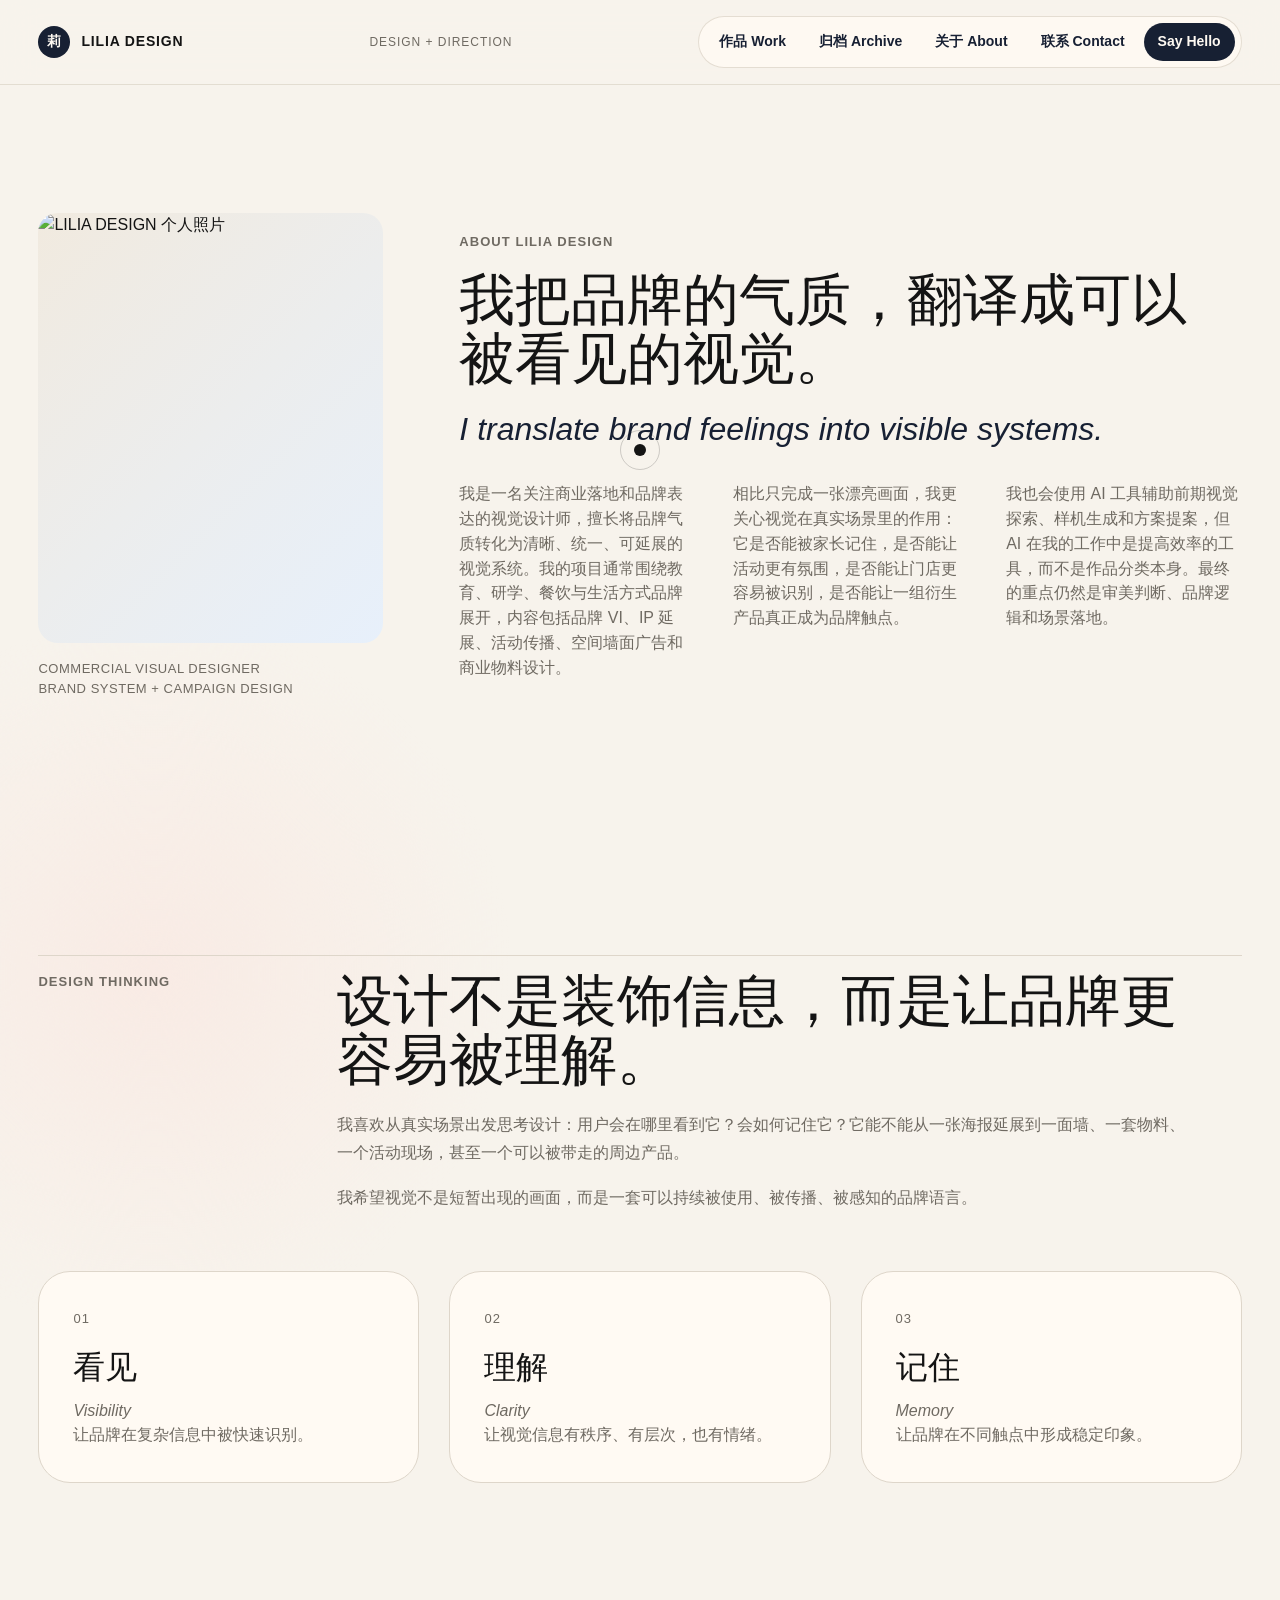
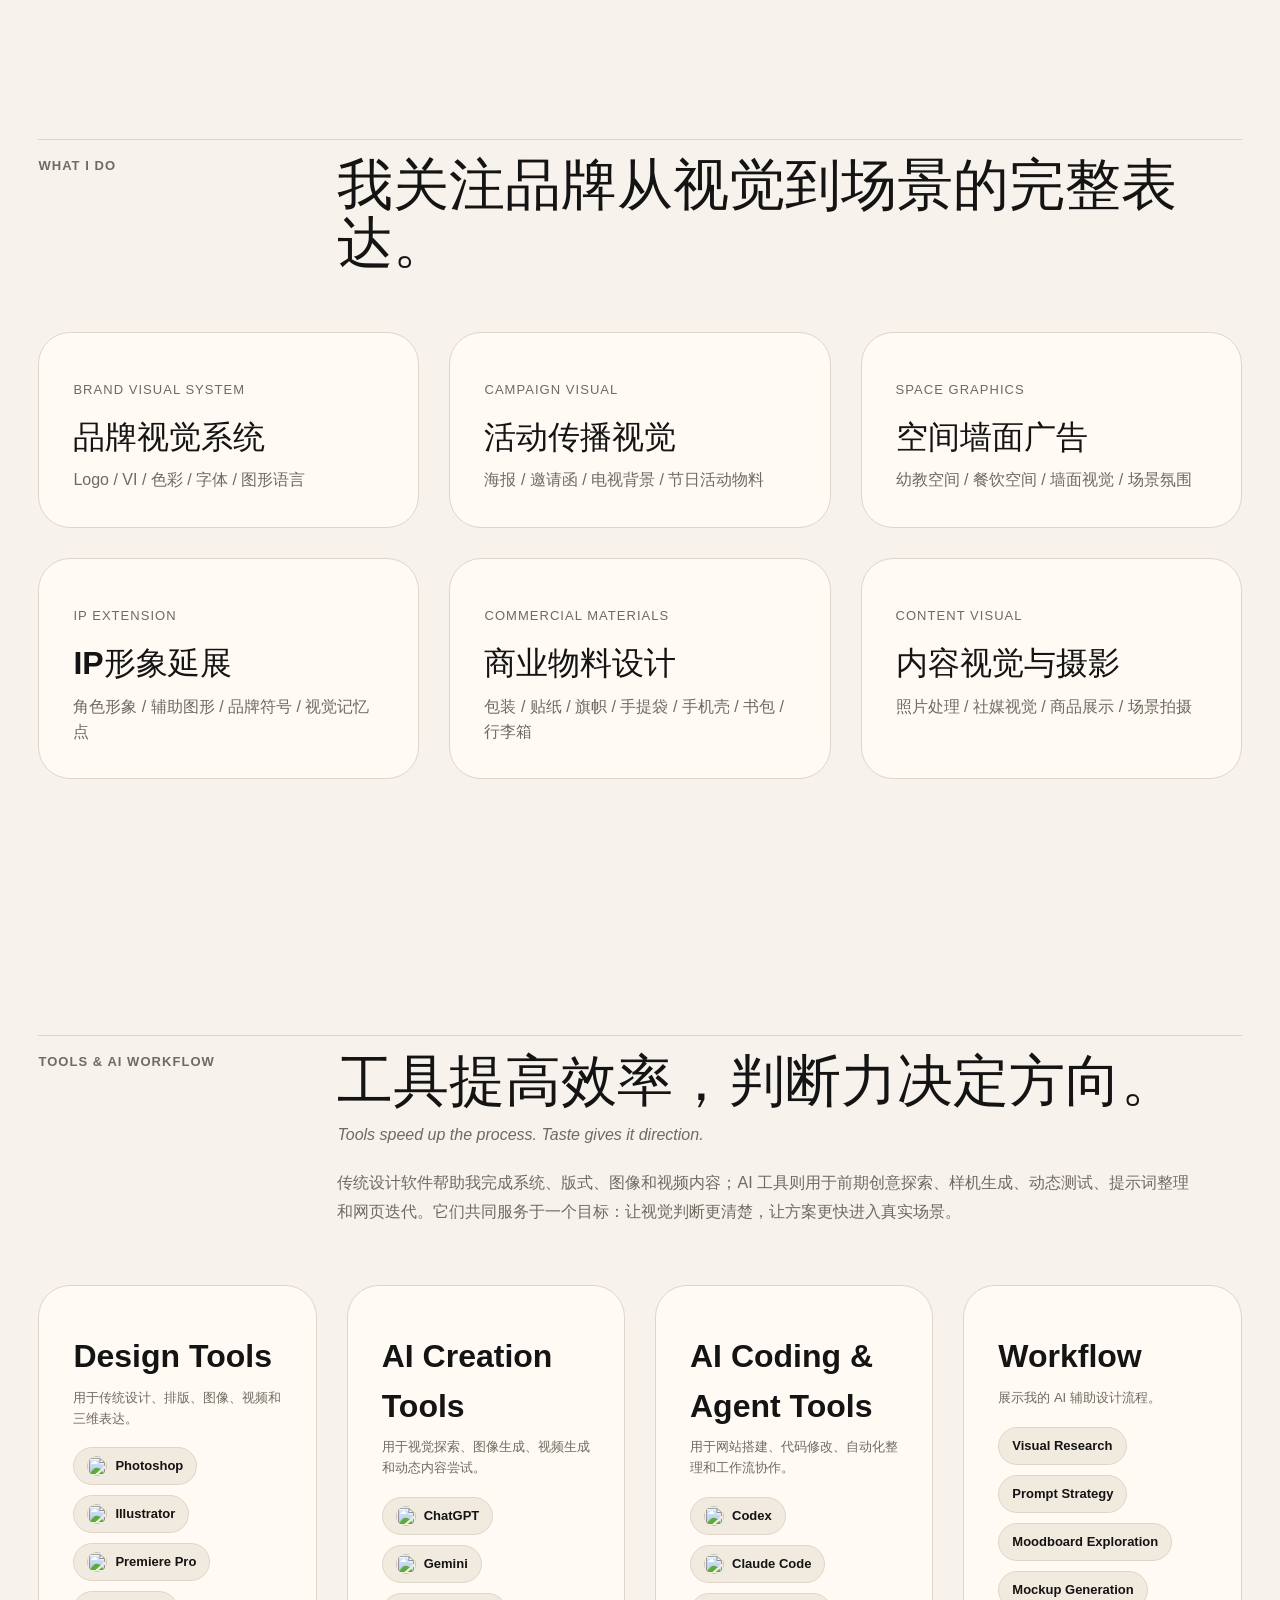
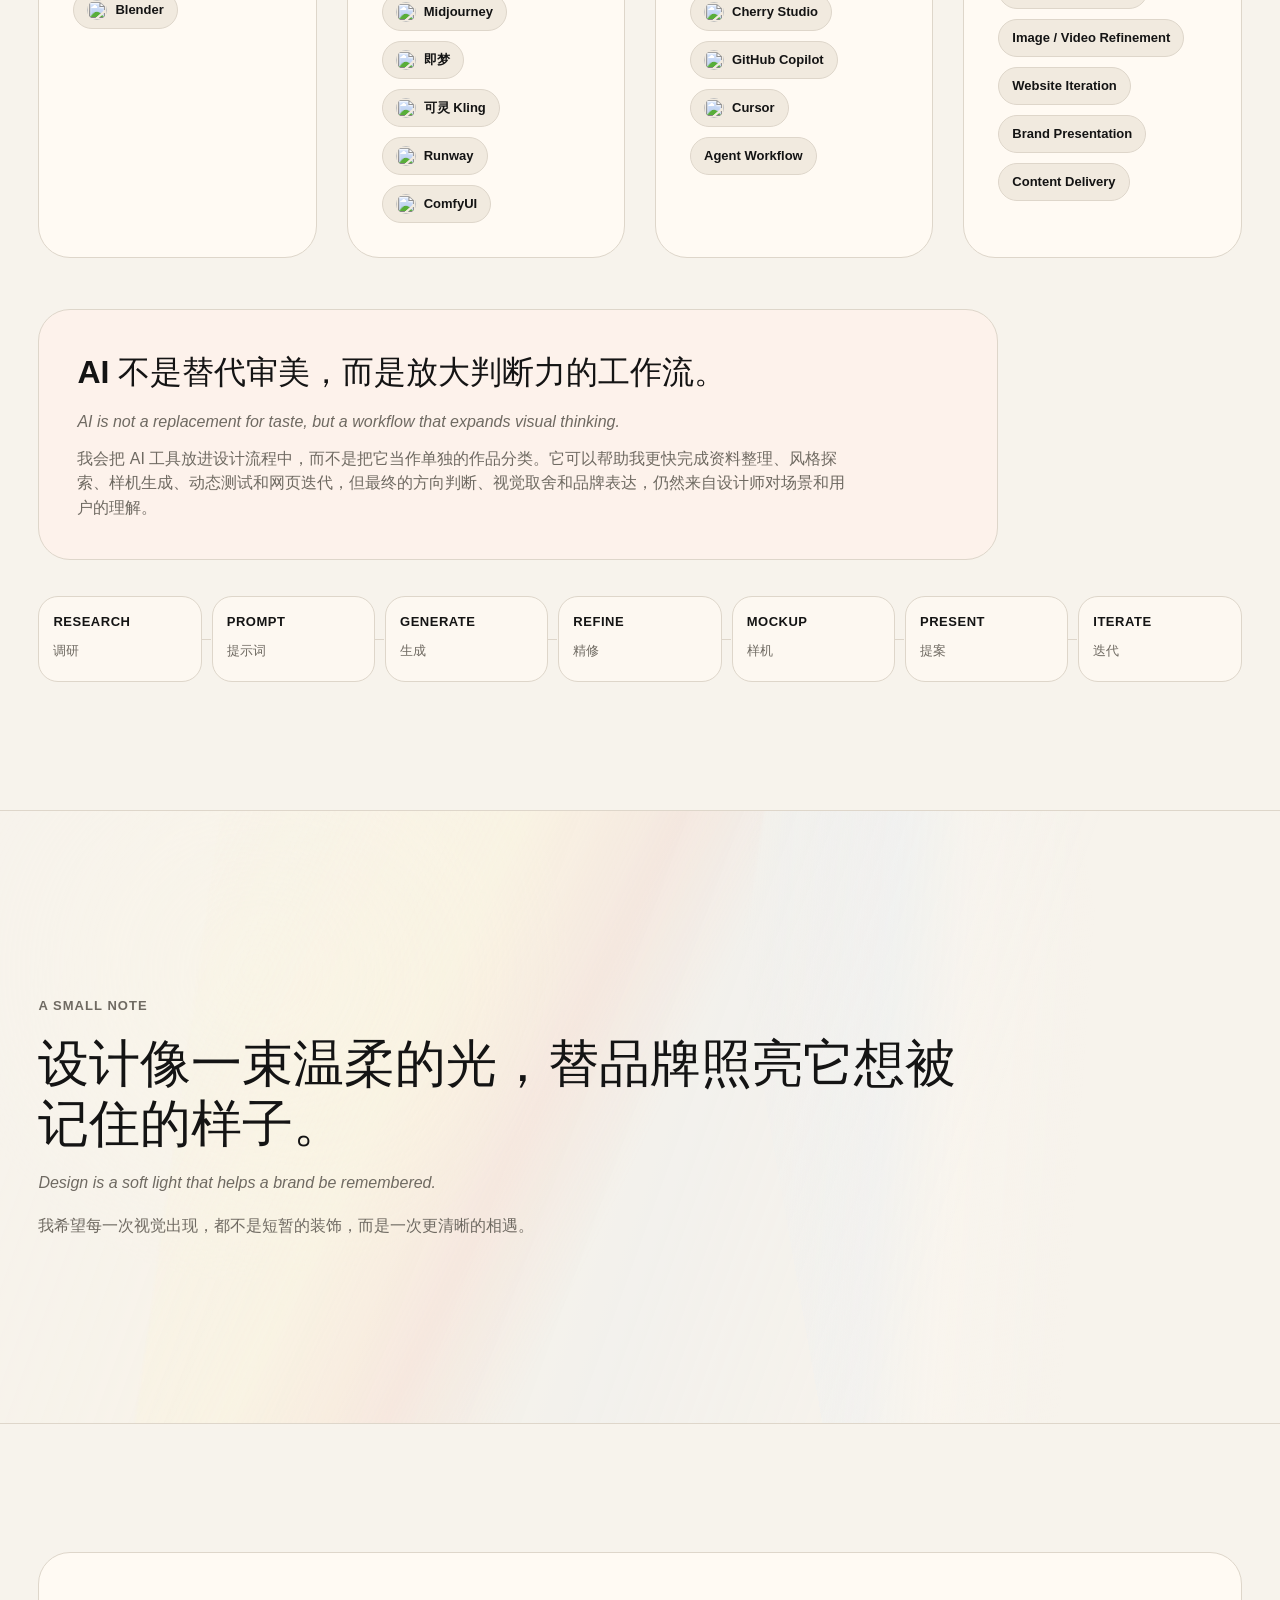
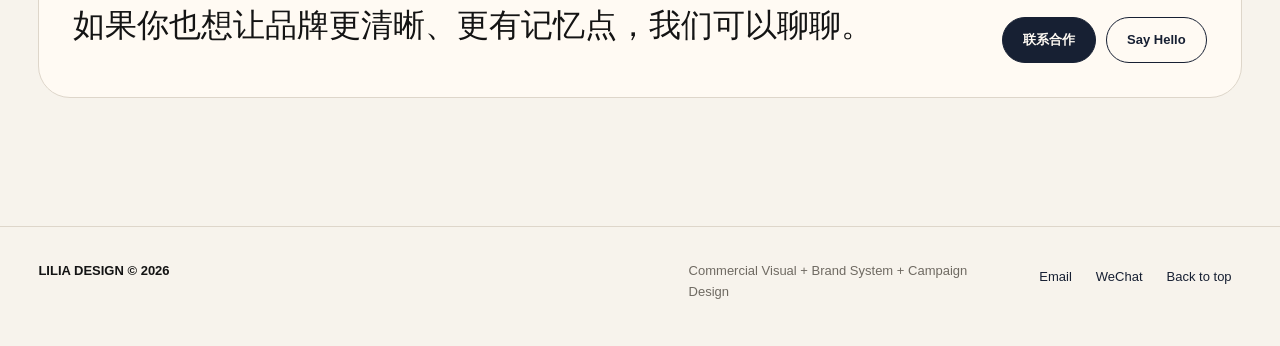
==== commit 7fd339c8: "Bust about page asset cache" ====
--- a/about.html
+++ b/about.html
@@ -6,7 +6,7 @@
     <meta name="description" content="关于 LILIA DESIGN - 商业视觉设计师，专注品牌视觉、活动传播、空间物料与 AI 辅助商业视觉工作流。">
     <title>关于 About - LILIA DESIGN</title>
     <link rel="stylesheet" href="css/style.css">
-    <link rel="stylesheet" href="css/content.css">
+    <link rel="stylesheet" href="css/content.css?v=about-tools-20260609">
   </head>
   <body>
     <div class="site-shell">
@@ -198,6 +198,6 @@
 
     <script src="data/projects.js"></script>
     <script src="js/main.js"></script>
-    <script src="js/animations.js"></script>
+    <script src="js/animations.js?v=about-tools-20260609"></script>
   </body>
 </html>
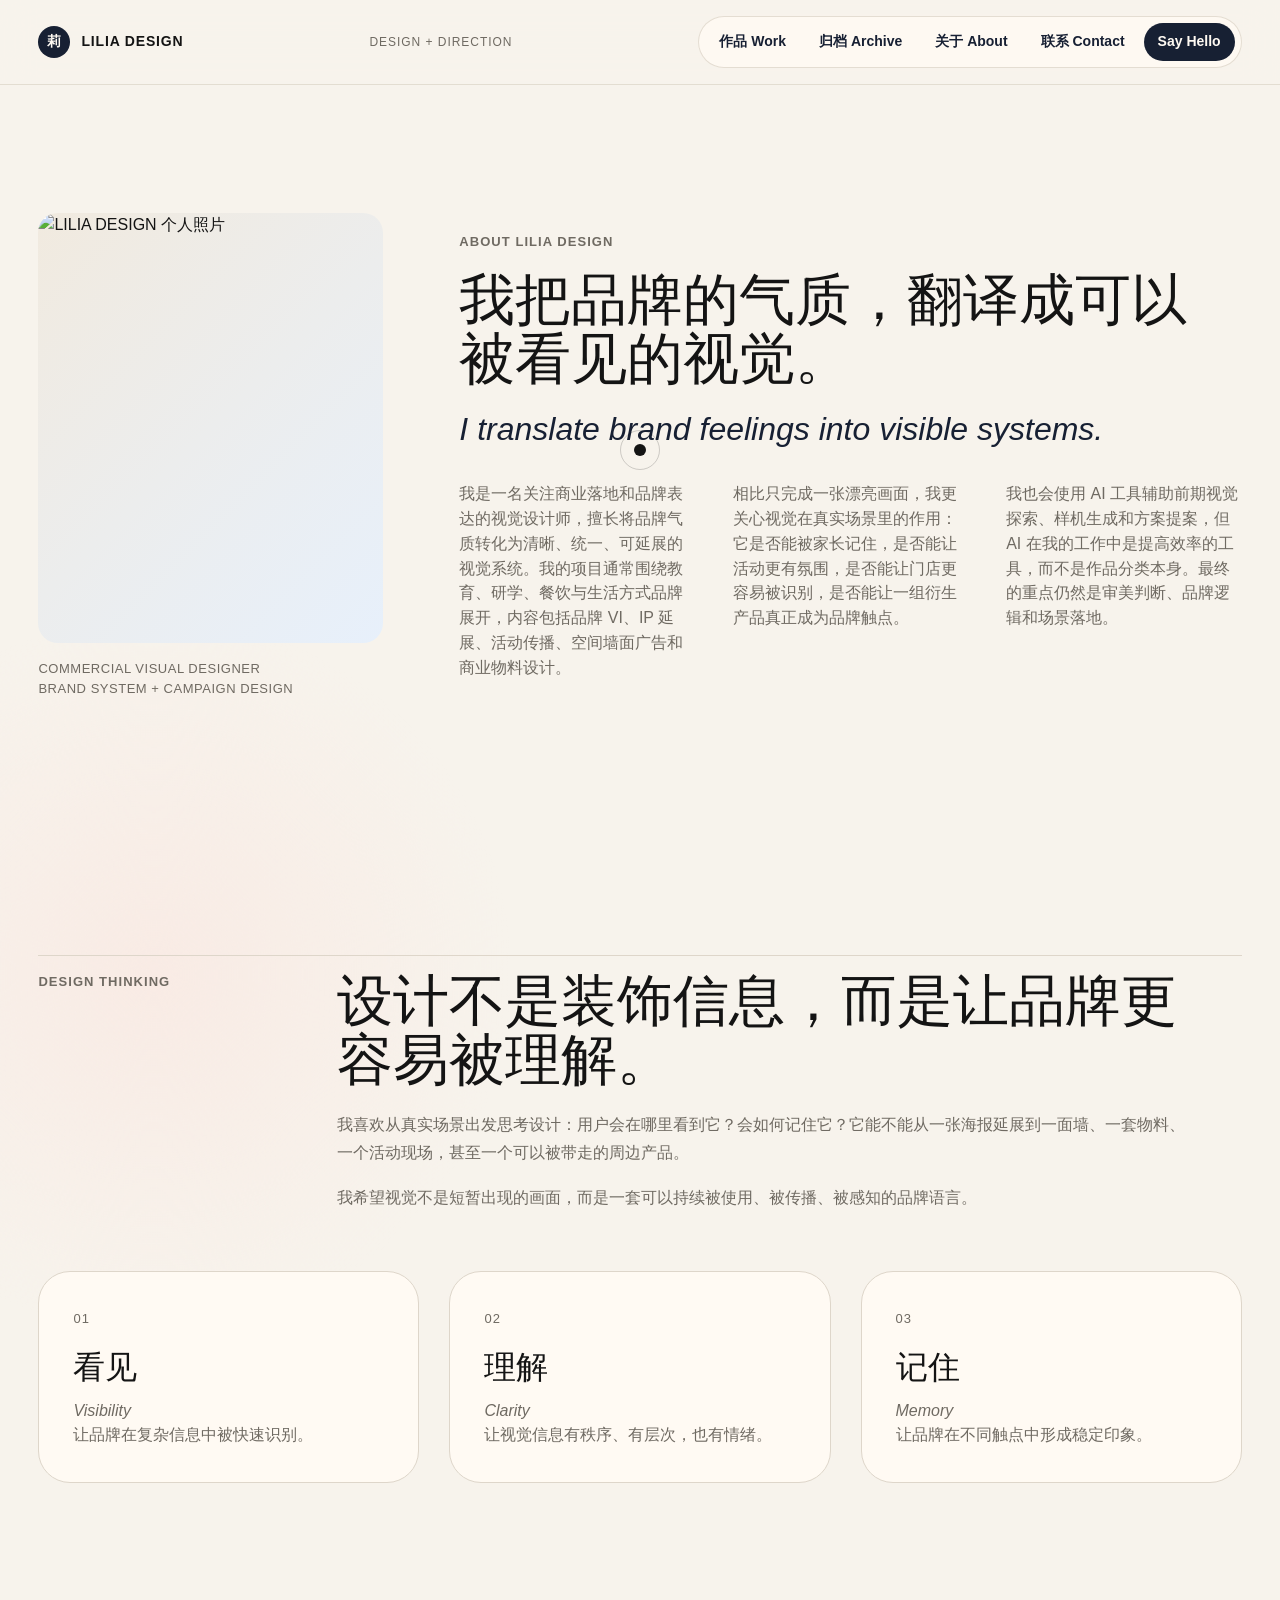
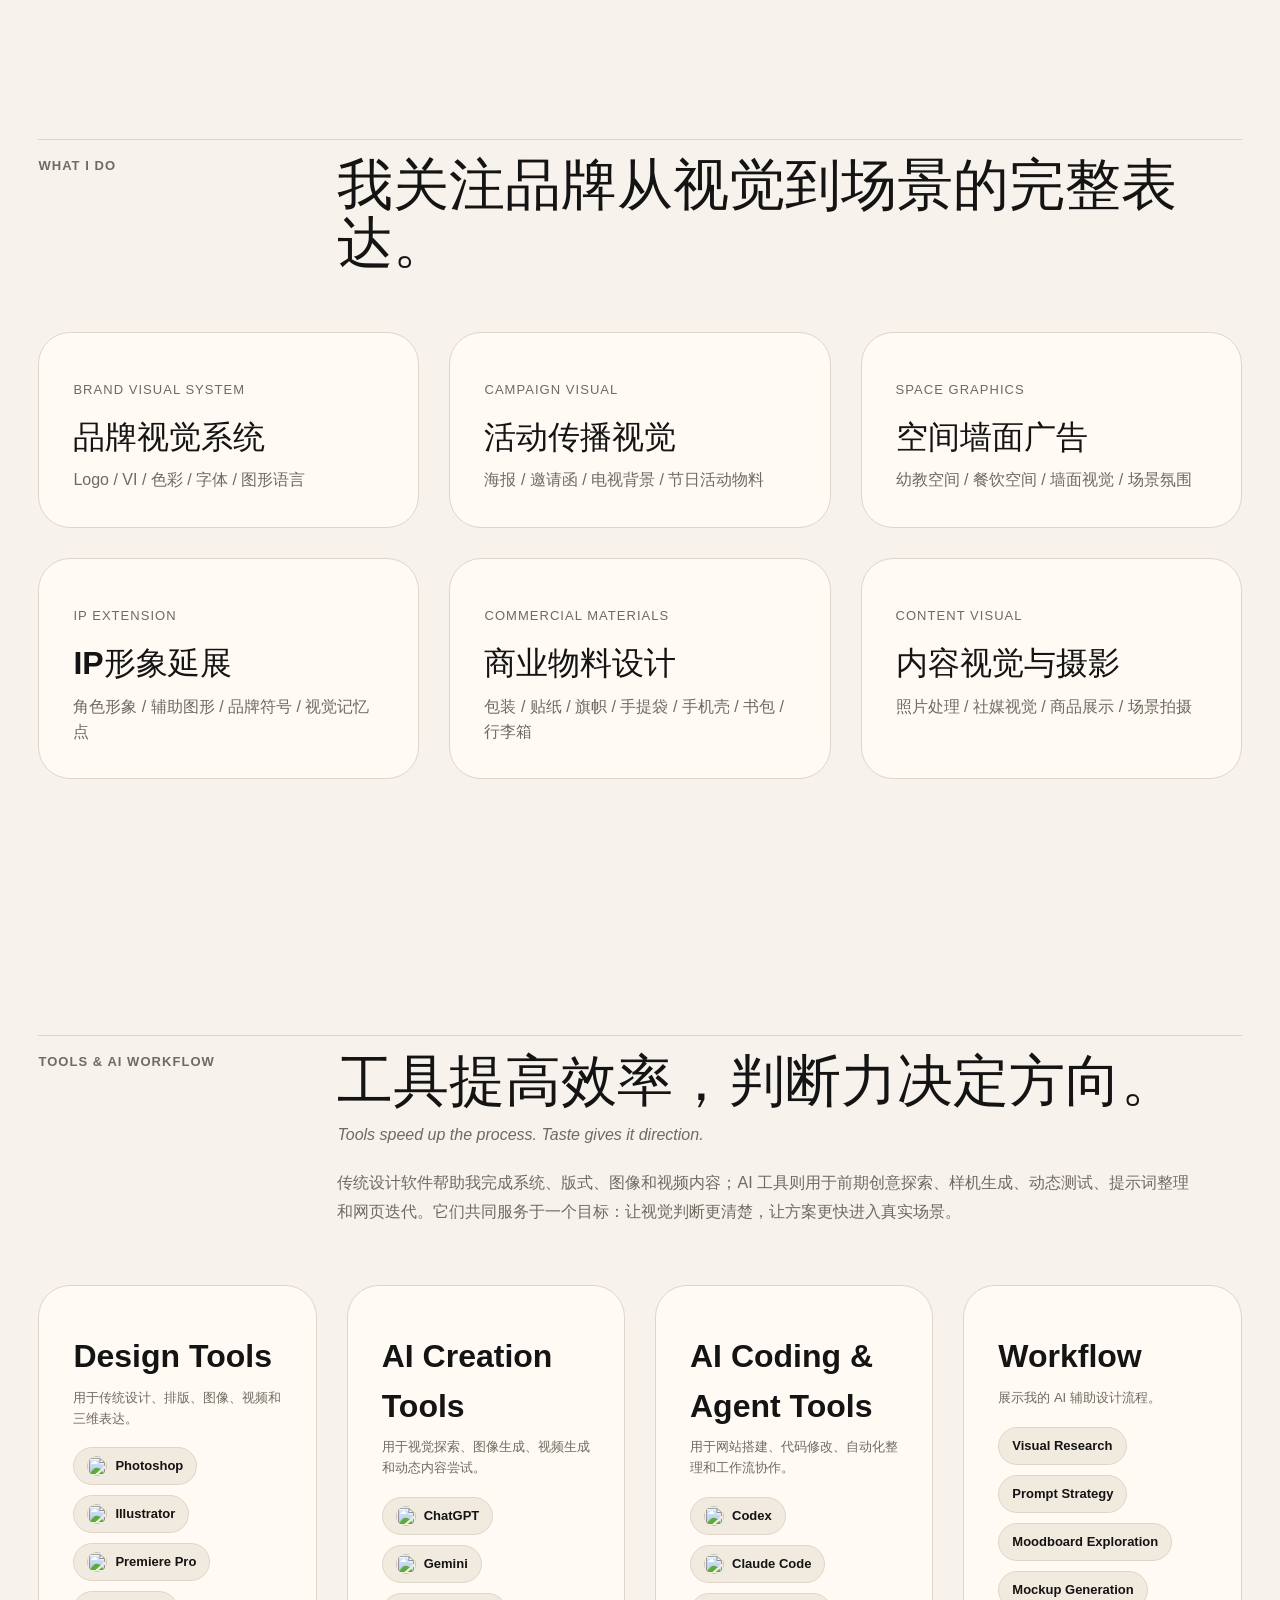
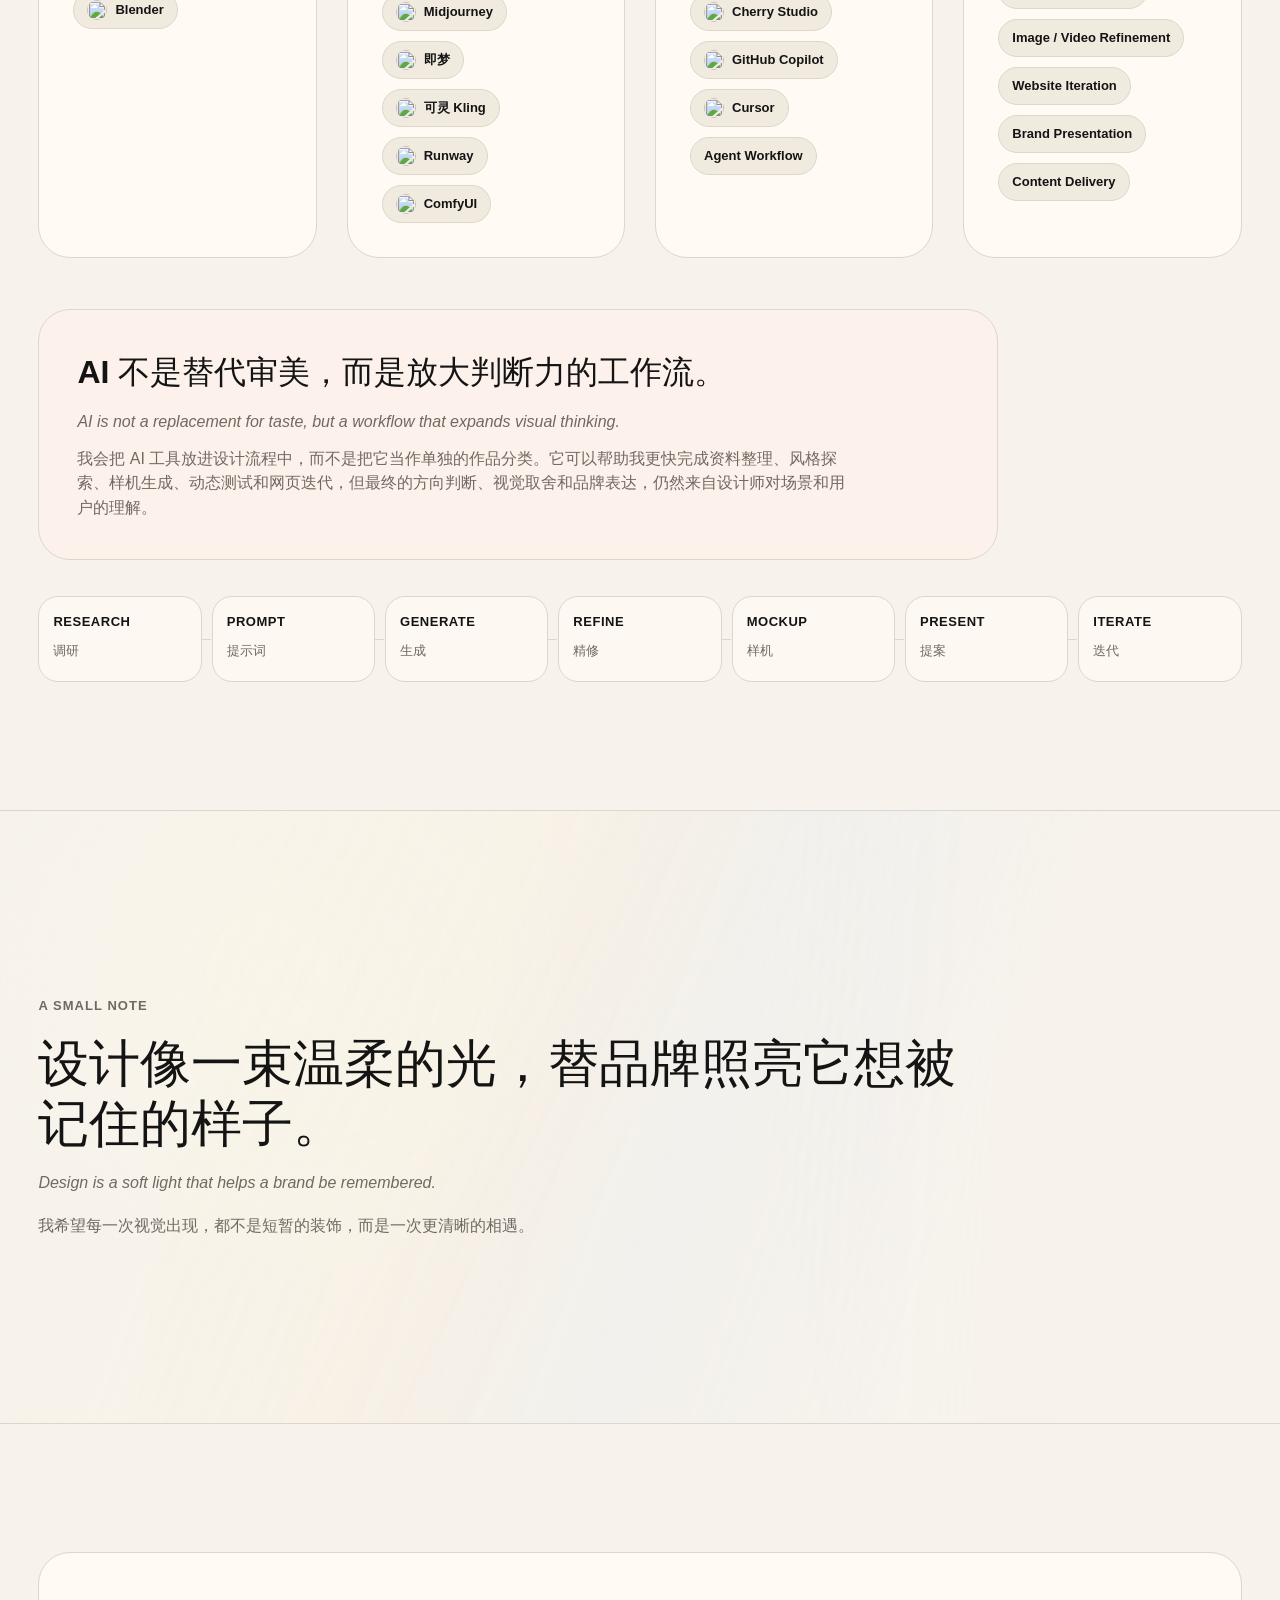
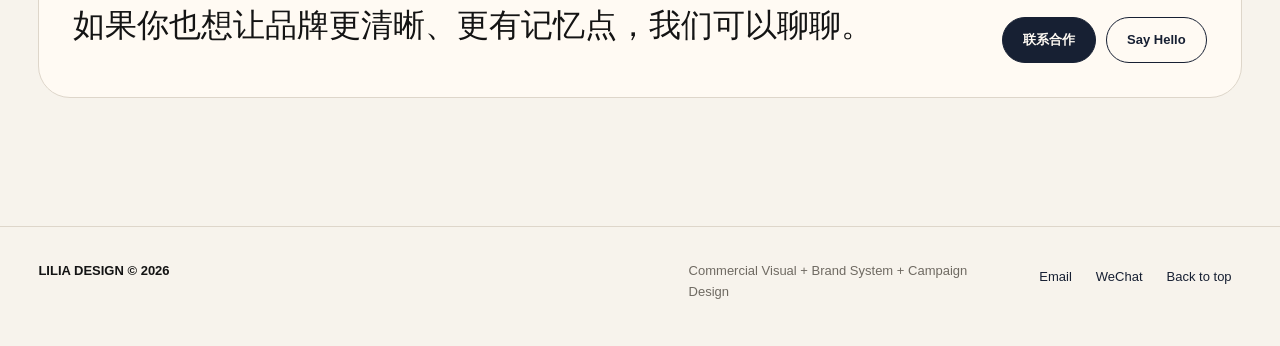
==== commit ab3377a0: "Refine motion interactions and theme states" ====
--- a/about.html
+++ b/about.html
@@ -1,4 +1,4 @@
-<!doctype html>
+﻿<!doctype html>
 <html lang="zh-CN">
   <head>
     <meta charset="utf-8">
@@ -6,7 +6,7 @@
     <meta name="description" content="关于 LILIA DESIGN - 商业视觉设计师，专注品牌视觉、活动传播、空间物料与 AI 辅助商业视觉工作流。">
     <title>关于 About - LILIA DESIGN</title>
     <link rel="stylesheet" href="css/style.css">
-    <link rel="stylesheet" href="css/content.css?v=about-tools-20260609">
+    <link rel="stylesheet" href="css/content.css?v=motion-20260609">
   </head>
   <body>
     <div class="site-shell">
@@ -162,7 +162,7 @@
           </div>
         </section>
 
-        <section class="section poetic-closing note-section">
+        <section class="section poetic-closing note-section" data-cursor="Light">
           <div class="light-beam" aria-hidden="true"></div>
           <p class="section-kicker reveal">A SMALL NOTE</p>
           <blockquote class="reveal">
@@ -197,7 +197,7 @@
     </div>
 
     <script src="data/projects.js"></script>
-    <script src="js/main.js"></script>
-    <script src="js/animations.js?v=about-tools-20260609"></script>
+    <script src="js/main.js?v=motion-20260609"></script>
+    <script src="js/animations.js?v=motion-20260609"></script>
   </body>
 </html>
--- a/css/style.css
+++ b/css/style.css
@@ -1,2 +1,2 @@
 :root{--color-bg:#f7f3ec;--color-surface:#fffaf3;--color-surface-soft:#f1eadf;--color-text:#141414;--color-dark:#172033;--color-muted:#6f6a62;--color-line:#ded6ca;--color-blue:#bfd7f3;--color-blue-soft:#e7f0fb;--color-coral:#f2a394;--color-coral-soft:#fae4de;--color-lilac:#d8c7f2;--color-lilac-soft:#eee8fa;--radius-sm:12px;--radius-md:20px;--radius-lg:32px;--radius-pill:999px;--ease-out:cubic-bezier(.22,1,.36,1);--shadow-soft:0 24px 80px rgba(20,20,20,.08);--fs-display:clamp(48px,7vw,96px);--fs-hero:clamp(40px,6vw,80px);--fs-section:clamp(32px,4.5vw,56px);--fs-project:clamp(28px,3.6vw,44px);--fs-title:clamp(22px,2.6vw,32px);--fs-body:clamp(16px,1.2vw,18px);--fs-small:13px;--fs-nav:14px;--line-tight:.95;--line-normal:1.55;--max-width:1440px;--gutter:clamp(18px,3vw,48px)}*{box-sizing:border-box}html{scroll-behavior:smooth}body{margin:0;overflow-x:hidden;background:var(--color-bg);color:var(--color-text);font-family:"Helvetica Neue",Helvetica,Arial,"PingFang SC","Microsoft YaHei",sans-serif;font-size:var(--fs-body);line-height:var(--line-normal);letter-spacing:0;text-rendering:optimizeLegibility}body.lock-scroll,body.menu-open{overflow:hidden}a{color:inherit;text-decoration:none}img{display:block;max-width:100%}button{color:inherit;font:inherit}@media(hover:hover) and (pointer:fine){body.has-custom-cursor,body.has-custom-cursor a,body.has-custom-cursor button{cursor:none}}.site-shell{min-height:100vh}.site-header{position:sticky;top:0;z-index:50;display:grid;grid-template-columns:auto 1fr auto;align-items:center;gap:20px;width:100%;padding:16px var(--gutter);background:rgba(247,243,236,.88);border-bottom:1px solid rgba(222,214,202,.78);backdrop-filter:blur(18px)}.brand{display:inline-flex;align-items:center;gap:11px;width:fit-content;font-size:var(--fs-nav);font-weight:760;letter-spacing:.06em;text-transform:uppercase}.brand-symbol{display:inline-grid;place-items:center;width:32px;height:32px;border-radius:var(--radius-pill);background:var(--color-dark);color:var(--color-surface);font-size:14px}.header-center{justify-self:center;color:var(--color-muted);font-size:12px;letter-spacing:.08em;text-transform:uppercase}.site-nav{justify-self:end;display:flex;align-items:center;gap:5px;padding:6px;border:1px solid rgba(222,214,202,.8);border-radius:var(--radius-pill);background:rgba(255,250,243,.92)}.nav-link,.nav-cta,.text-link,.button,.filter-button,.floating-view{transition:color .3s var(--ease-out),background-color .3s var(--ease-out),border-color .3s var(--ease-out),opacity .3s var(--ease-out),transform .3s var(--ease-out)}.nav-link,.nav-cta{display:inline-flex;align-items:center;min-height:38px;padding:0 14px;border-radius:var(--radius-pill);color:var(--color-dark);font-size:var(--fs-nav);font-weight:650}.nav-link:hover,.nav-link:focus-visible{transform:translateY(-1px);background:var(--color-blue-soft)}.nav-cta{background:var(--color-dark);color:var(--color-surface)}.nav-cta:hover,.nav-cta:focus-visible{transform:translateY(-1px);background:var(--color-coral-soft);color:var(--color-text)}.menu-toggle{display:none;width:44px;height:44px;padding:0;border:1px solid var(--color-line);border-radius:var(--radius-pill);background:var(--color-surface)}.menu-toggle span{display:block;width:17px;height:1px;margin:5px auto;background:var(--color-text);transition:transform .3s var(--ease-out),opacity .3s var(--ease-out)}.menu-open .menu-toggle span:first-child{transform:translateY(6px) rotate(42deg)}.menu-open .menu-toggle span:nth-child(2){opacity:0}.menu-open .menu-toggle span:last-child{transform:translateY(-6px) rotate(-42deg)}.main-content{overflow:hidden}.section{max-width:var(--max-width);margin:0 auto;padding:clamp(76px,10vw,136px) var(--gutter)}.section-header{display:grid;grid-template-columns:minmax(120px,.26fr) minmax(0,1fr);gap:clamp(24px,5vw,80px);margin-bottom:clamp(28px,4.6vw,64px);padding-top:16px;border-top:1px solid var(--color-line)}.section-kicker,.eyebrow{margin:0;color:var(--color-muted);font-size:var(--fs-small);font-weight:700;letter-spacing:.08em;text-transform:uppercase}.section-title,.contact-title{max-width:860px;margin:0;font-size:var(--fs-section);font-weight:540;line-height:1.04}.small-title{margin:0;font-size:var(--fs-section);line-height:1.05}.hero{display:grid;grid-template-columns:minmax(0,1.04fr) minmax(320px,.72fr);align-items:center;gap:clamp(34px,5.6vw,86px);max-width:var(--max-width);min-height:calc(100vh - 72px);margin:0 auto;padding:clamp(68px,7vw,112px) var(--gutter) clamp(52px,7vw,96px)}.hero-content{max-width:840px}.hero-title{display:grid;gap:8px;margin:22px 0 24px;font-size:var(--fs-hero);font-weight:560;line-height:var(--line-tight)}.hero-title span:last-child{color:var(--color-dark);font-size:clamp(32px,4.8vw,64px);font-weight:430}.hero-copy,.hero-summary{max-width:720px;margin:0;color:var(--color-muted);font-size:var(--fs-body);line-height:1.78}.hero-copy{display:grid;grid-template-columns:repeat(2,minmax(0,1fr));gap:clamp(22px,4vw,64px)}.hero-copy p{margin:0}.hero-actions{display:flex;flex-wrap:wrap;gap:10px;margin-top:30px}.button{display:inline-flex;align-items:center;justify-content:center;min-height:46px;padding:0 20px;border:1px solid var(--color-dark);border-radius:var(--radius-pill);font-size:var(--fs-small);font-weight:700}.button:hover,.button:focus-visible{transform:translateY(-1px)}.button-primary{background:var(--color-dark);color:var(--color-surface)}.button-primary:hover,.button-primary:focus-visible{background:var(--color-blue-soft);color:var(--color-text)}.button-secondary{background:transparent;color:var(--color-dark)}.button-secondary:hover,.button-secondary:focus-visible{background:var(--color-coral-soft);border-color:var(--color-coral)}.image-frame{position:relative;overflow:hidden;border-radius:var(--radius-md);background:linear-gradient(135deg,var(--color-surface-soft),var(--color-blue-soft))}.image-frame img{width:100%;height:100%;object-fit:cover;opacity:0;transform:scale(1);transition:opacity .7s var(--ease-out),transform .7s var(--ease-out)}.image-frame img.is-loaded,.image-frame img[src]{opacity:1}.image-frame.is-placeholder:after{content:"Image pending";position:absolute;inset:0;display:grid;place-items:center;color:var(--color-muted);font-size:12px;letter-spacing:.08em;text-transform:uppercase}.image-frame:hover img{transform:scale(1.03)}.hero-preview,.hero-visual{align-self:center}.hero-preview .image-frame{aspect-ratio:4/5}.hero-preview-meta{display:flex;justify-content:space-between;gap:16px;margin-top:14px;color:var(--color-muted);font-size:12px;letter-spacing:.06em;text-transform:uppercase}.marquee{overflow:hidden;border-top:1px solid var(--color-line);border-bottom:1px solid var(--color-line);background:var(--color-surface-soft);color:var(--color-dark)}.marquee-track{display:flex;width:max-content;animation:marquee 44s linear infinite}.marquee:hover .marquee-track{animation-play-state:paused}.marquee span{padding:13px 18px;white-space:nowrap;font-size:15px}@keyframes marquee{from{transform:translateX(0)}to{transform:translateX(-50%)}}.project-filters{display:flex;flex-wrap:wrap;gap:9px;margin-bottom:26px}.filter-button{min-height:38px;padding:0 14px;border:1px solid var(--color-line);border-radius:var(--radius-pill);background:var(--color-surface);color:var(--color-muted);cursor:pointer}.filter-button.is-active,.filter-button:hover{transform:translateY(-1px);border-color:var(--color-dark);background:var(--color-dark);color:var(--color-surface)}.work-list{display:grid;grid-template-columns:repeat(2,minmax(0,1fr));gap:clamp(20px,3vw,42px);border-top:0}.project-card,.work-row{position:relative;display:grid;gap:16px;min-height:100%;padding:14px;border:1px solid var(--color-line);border-radius:var(--radius-lg);background:linear-gradient(90deg,rgba(222,214,202,.42) 1px,transparent 1px) 0 0/24px 24px,linear-gradient(rgba(222,214,202,.3) 1px,transparent 1px) 0 0/24px 24px,var(--color-surface);transition:transform .35s var(--ease-out),border-color .35s var(--ease-out)}.project-card:hover,.project-card:focus-visible,.work-row:hover,.work-row:focus-visible{transform:translateY(-4px);border-color:rgba(20,20,20,.34)}.project-card.is-disabled,.work-row.is-disabled{opacity:.68;pointer-events:none}.project-card .image-frame,.work-row .image-frame{aspect-ratio:16/10}.project-card-body{display:grid;gap:12px;padding:4px 2px 2px}.project-card-meta{display:flex;flex-wrap:wrap;gap:8px;align-items:center;color:var(--color-muted);font-size:var(--fs-small);text-transform:uppercase;letter-spacing:.04em}.project-card h3{margin:0;font-size:var(--fs-title);font-weight:560;line-height:1.14}.project-card p{margin:0;color:var(--color-muted);font-size:var(--fs-body)}.tag-list{display:flex;flex-wrap:wrap;gap:7px}.tag-list span,.archive-tag,.status-pill{display:inline-flex;align-items:center;min-height:28px;padding:0 10px;border-radius:var(--radius-pill);background:var(--color-blue-soft);color:var(--color-dark);font-size:12px;font-weight:650}.tag-list span:nth-child(2){background:var(--color-coral-soft)}.tag-list span:nth-child(3){background:var(--color-lilac-soft)}.floating-view{position:absolute;right:24px;top:24px;display:inline-flex;align-items:center;min-height:40px;padding:0 14px;border-radius:var(--radius-pill);background:var(--color-dark);color:var(--color-surface);font-size:12px;font-weight:700;opacity:0;transform:translateY(8px)}.project-card:hover .floating-view,.project-card:focus-visible .floating-view{opacity:1;transform:translateY(0)}.work-row:not(.project-card){grid-template-columns:58px 1fr minmax(180px,.7fr) 110px 34px;align-items:center;min-height:84px}.work-number,.work-meta,.work-arrow{color:var(--color-muted);font-size:var(--fs-small)}.work-title{font-size:var(--fs-project);font-weight:540;line-height:1.08;transition:transform .3s var(--ease-out)}.work-type{color:var(--color-muted);font-size:15px}.work-arrow{justify-self:end;font-size:20px;transition:transform .3s var(--ease-out)}.work-row:hover .work-title{transform:translateX(8px)}.work-row:hover .work-arrow{transform:translateX(6px)}.hover-preview{position:fixed;top:0;left:0;z-index:80;width:clamp(260px,22vw,330px);aspect-ratio:4/3;pointer-events:none;opacity:0;transform:translate3d(0,0,0) scale(.98);transition:opacity .24s var(--ease-out),transform .24s var(--ease-out)}.hover-preview img{width:100%;height:100%;object-fit:cover;border-radius:var(--radius-md);background:var(--color-surface-soft);box-shadow:var(--shadow-soft)}.hover-preview.is-visible{opacity:1;transform:var(--preview-transform,translate3d(0,0,0)) scale(1)}.archive-grid{display:grid;grid-template-columns:repeat(4,minmax(0,1fr));gap:clamp(14px,2vw,26px)}.archive-item{margin:0}.archive-link,.image-button{display:block;width:100%;padding:0;border:0;background:transparent;text-align:left}.archive-item .image-frame{aspect-ratio:4/3}.archive-tag{position:absolute;right:10px;bottom:10px;z-index:1;opacity:0;transform:translateY(6px);transition:opacity .3s var(--ease-out),transform .3s var(--ease-out)}.archive-item:hover .archive-tag,.archive-item:focus-within .archive-tag{opacity:1;transform:translateY(0)}.archive-item figcaption{display:flex;justify-content:space-between;gap:12px;padding-top:10px;color:var(--color-muted);font-size:12px}.now-list{display:grid;grid-template-columns:repeat(2,minmax(0,1fr));gap:1px;margin:0;padding:0;background:var(--color-line);list-style:none}.now-list li{min-height:126px;padding:clamp(22px,2.6vw,34px);background:var(--color-surface);color:var(--color-muted);font-size:var(--fs-body)}.contact-grid{display:grid;grid-template-columns:minmax(0,1fr) minmax(280px,.48fr);gap:clamp(24px,4vw,64px)}.contact-intro p{margin:0 0 24px;color:var(--color-muted);font-size:var(--fs-title)}.contact-tags,.social-links{display:flex;flex-wrap:wrap;gap:9px}.contact-tags span{display:inline-flex;min-height:34px;align-items:center;padding:0 12px;border-radius:var(--radius-pill);background:var(--color-lilac-soft);font-size:var(--fs-small);font-weight:650}.contact-tags span:nth-child(2){background:var(--color-blue-soft)}.contact-tags span:nth-child(3){background:var(--color-coral-soft)}.contact-card{display:grid;gap:16px;padding:clamp(22px,3vw,32px);border:1px solid var(--color-line);border-radius:var(--radius-lg);background:var(--color-surface)}.contact-card p{margin:0;color:var(--color-muted)}.wechat-placeholder{display:grid;place-items:center;width:126px;aspect-ratio:1;border-radius:var(--radius-md);background:linear-gradient(90deg,var(--color-line) 1px,transparent 1px) 0 0/16px 16px,linear-gradient(var(--color-line) 1px,transparent 1px) 0 0/16px 16px,var(--color-surface-soft);color:var(--color-muted);font-size:12px}.text-link{display:inline-flex;align-items:center;width:fit-content;min-height:32px;padding:0 10px;margin-left:-10px;border-radius:var(--radius-pill);color:var(--color-dark)}.text-link:hover,.text-link:focus-visible{transform:translateY(-1px);background:var(--color-blue-soft)}.site-footer{max-width:var(--max-width);margin:0 auto;padding:34px var(--gutter) 44px;border-top:1px solid var(--color-line)}.footer-inner{display:grid;grid-template-columns:1fr minmax(220px,.5fr) auto;gap:clamp(20px,4vw,64px);align-items:start}.footer-inner strong,.footer-inner p,.footer-links{font-size:var(--fs-small)}.footer-inner p{margin:0;color:var(--color-muted)}.footer-links{display:flex;flex-wrap:wrap;justify-content:flex-end;gap:4px 14px}.page-hero,.project-detail-hero{max-width:var(--max-width);margin:0 auto;padding:clamp(76px,9vw,130px) var(--gutter) clamp(44px,6vw,84px)}.page-hero h1,.project-detail-hero h1{max-width:1020px;margin:0;font-size:var(--fs-display);font-weight:540;line-height:1}.page-intro{display:grid;grid-template-columns:.27fr 1fr;gap:clamp(24px,5vw,76px);max-width:var(--max-width);margin:0 auto;padding:0 var(--gutter) clamp(66px,7vw,116px)}.page-intro p,.project-detail-hero p{max-width:780px;margin:0;color:var(--color-muted);font-size:var(--fs-body)}.project-grid,.project-info-grid,.project-gallery{display:grid;grid-template-columns:repeat(2,minmax(0,1fr));gap:clamp(18px,2.4vw,32px)}.project-detail-hero{display:grid;grid-template-columns:minmax(180px,.28fr) minmax(0,1fr);gap:clamp(28px,5vw,76px)}.project-meta{display:grid;gap:10px;align-content:start;color:var(--color-muted);font-size:var(--fs-small)}.project-hero-cover{margin-top:34px}.project-hero-cover .image-frame{aspect-ratio:16/10}.info-block{padding:22px;border:1px solid var(--color-line);border-radius:var(--radius-md);background:var(--color-surface)}.info-block h3{margin:0 0 10px;font-size:16px}.info-block p{margin:0;color:var(--color-muted);font-size:15px}.project-image{display:block;padding:0;border:0;background:transparent}.project-image .image-frame{aspect-ratio:4/3}.next-projects{display:flex;justify-content:space-between;gap:16px}.lightbox{position:fixed;inset:0;z-index:120;display:grid;place-items:center;padding:var(--gutter);background:rgba(20,20,20,.82);opacity:0;pointer-events:none;transition:opacity .24s var(--ease-out)}.lightbox.is-open{opacity:1;pointer-events:auto}.lightbox img{max-width:88vw;max-height:86vh;width:auto;height:auto;object-fit:contain;border-radius:var(--radius-md)}.lightbox-close{position:absolute;top:20px;right:20px;display:grid;place-items:center;width:44px;height:44px;border:1px solid rgba(255,250,243,.42);border-radius:var(--radius-pill);background:transparent;color:var(--color-surface)}.custom-cursor{position:fixed;top:0;left:0;z-index:200;display:none;pointer-events:none;transform:translate3d(-100px,-100px,0)}.cursor-dot{position:absolute;width:12px;height:12px;border-radius:var(--radius-pill);background:var(--color-text);transform:translate(-50%,-50%)}.cursor-dot:after{position:absolute;inset:-14px;content:"";border:1px solid rgba(20,20,20,.18);border-radius:inherit}.cursor-label{position:absolute;left:18px;top:12px;min-height:30px;padding:6px 10px;border-radius:var(--radius-pill);background:var(--color-dark);color:var(--color-surface);font-size:12px;opacity:0;transform:translateY(4px);transition:opacity .2s var(--ease-out),transform .2s var(--ease-out)}.custom-cursor.has-label .cursor-label{opacity:1;transform:translateY(0)}#doodle-canvas{position:fixed;inset:0;z-index:190;width:100vw;height:100vh;pointer-events:none}.reveal,[data-reveal]{opacity:0;transform:translateY(16px);transition:opacity .78s var(--ease-out),transform .78s var(--ease-out)}.reveal.is-visible,[data-reveal].is-visible,.is-loaded .hero .reveal{opacity:1;transform:translateY(0)}@media(hover:hover) and (pointer:fine){.custom-cursor{display:block}}@media(max-width:1080px){.hero,.section-header,.page-intro,.project-detail-hero,.contact-grid,.footer-inner{grid-template-columns:1fr}.work-list,.project-grid,.project-info-grid,.project-gallery{grid-template-columns:1fr}.archive-grid{grid-template-columns:repeat(2,minmax(0,1fr))}}@media(max-width:760px){:root{--fs-display:clamp(40px,12vw,64px);--fs-hero:clamp(36px,11vw,58px);--fs-section:clamp(28px,9vw,42px);--fs-project:clamp(24px,8vw,34px);--fs-title:clamp(21px,6vw,28px)}.site-header{grid-template-columns:auto auto;padding-top:12px;padding-bottom:12px}.menu-toggle{z-index:61;display:block;justify-self:end}.site-nav{position:fixed;top:70px;right:var(--gutter);left:var(--gutter);z-index:60;display:grid;justify-self:stretch;gap:8px;padding:14px;border-radius:var(--radius-lg);background:var(--color-surface);box-shadow:var(--shadow-soft);opacity:0;pointer-events:none;transform:translateY(-8px);transition:opacity .28s var(--ease-out),transform .28s var(--ease-out)}.menu-open .site-nav{opacity:1;pointer-events:auto;transform:translateY(0)}.nav-link,.nav-cta{justify-content:flex-start;min-height:48px;font-size:18px}.hero{min-height:auto;padding-top:62px}.hero-copy,.now-list{grid-template-columns:1fr}.hover-preview,.custom-cursor,#doodle-canvas{display:none}.floating-view{position:static;width:fit-content;opacity:1;transform:none}.archive-grid{grid-template-columns:1fr}.archive-tag{opacity:1;transform:none}.footer-links{justify-content:flex-start}.button{min-height:48px}}@media(prefers-reduced-motion:reduce){*,*:before,*:after{scroll-behavior:auto!important;animation-duration:.001ms!important;animation-iteration-count:1!important;transition-duration:.001ms!important}.reveal,[data-reveal],.image-frame img{opacity:1;transform:none}#doodle-canvas,.custom-cursor{display:none!important}}
-/* About page interaction refinements are layered in css/content.css to keep the main system stable. */
+/* Motion/theme refinements are layered in css/content.css to keep the main visual system stable. */
--- a/css/content.css
+++ b/css/content.css
@@ -11,6 +11,13 @@
   color: var(--color-muted);
   font-size: var(--fs-body);
   line-height: 1.78;
+}
+
+body:not(.motion-ready) .reveal,
+body:not(.motion-ready) [data-reveal] {
+  opacity: 1;
+  transform: none;
+  transition: none;
 }
 
 .about-hero {
@@ -136,6 +143,70 @@
   background: var(--color-coral-soft);
 }
 
+.work-list {
+  transition: opacity 0.28s var(--ease-out), transform 0.28s var(--ease-out);
+}
+
+.work-list.is-switching {
+  opacity: 0;
+  transform: translateY(8px);
+}
+
+.project-card {
+  --card-x: 0px;
+  --card-y: 0px;
+  transition:
+    transform 0.35s var(--ease-out),
+    border-color 0.35s var(--ease-out),
+    background-color 0.35s var(--ease-out),
+    box-shadow 0.35s var(--ease-out);
+}
+
+.project-card:hover,
+.project-card:focus-within {
+  border-color: color-mix(in srgb, var(--theme-accent) 48%, var(--color-line));
+  background:
+    linear-gradient(90deg, rgba(222,214,202,.32) 1px, transparent 1px) 0 0/24px 24px,
+    linear-gradient(rgba(222,214,202,.22) 1px, transparent 1px) 0 0/24px 24px,
+    color-mix(in srgb, var(--theme-soft) 46%, var(--color-surface));
+  box-shadow: 0 18px 56px color-mix(in srgb, var(--theme-accent) 16%, transparent);
+}
+
+.project-card .image-frame img {
+  transform: translate3d(calc(var(--card-x) * -0.45), calc(var(--card-y) * -0.45), 0) scale(1);
+}
+
+.project-card:hover .image-frame img,
+.project-card:focus-within .image-frame img {
+  transform: translate3d(calc(var(--card-x) * -0.45), calc(var(--card-y) * -0.45), 0) scale(1.03);
+}
+
+.project-card[data-theme-trigger="brand"] {
+  --theme-accent: #8fb7d9;
+  --theme-soft: #e7f0fb;
+}
+
+.project-card[data-theme-trigger="campaign"] {
+  --theme-accent: #f2a394;
+  --theme-soft: #fae4de;
+}
+
+.project-card[data-theme-trigger="space"] {
+  --theme-accent: #8f9f7a;
+  --theme-soft: #e9eddf;
+}
+
+.project-card[data-theme-trigger="merch"] {
+  --theme-accent: #b6a0de;
+  --theme-soft: #eee8fa;
+}
+
+.project-card[data-theme-trigger="ai"] {
+  --theme-accent: #8cbce8;
+  --theme-soft: #e4f1ff;
+}
+
+.main-content[data-theme],
 .about-page {
   --theme-bg: var(--color-bg);
   --theme-text: var(--color-text);
@@ -148,30 +219,35 @@
   transition: background 0.55s var(--ease-out), color 0.55s var(--ease-out);
 }
 
+.main-content[data-theme="brand"],
 .about-page[data-theme="brand"] {
   --theme-bg: #f8f4ec;
   --theme-accent: #8fb7d9;
   --theme-soft: #e7f0fb;
 }
 
+.main-content[data-theme="campaign"],
 .about-page[data-theme="campaign"] {
   --theme-bg: #fff7f1;
   --theme-accent: #f2a394;
   --theme-soft: #fae4de;
 }
 
+.main-content[data-theme="space"],
 .about-page[data-theme="space"] {
   --theme-bg: #f2eee6;
   --theme-accent: #8f9f7a;
   --theme-soft: #e9eddf;
 }
 
+.main-content[data-theme="merch"],
 .about-page[data-theme="merch"] {
   --theme-bg: #fbf6ee;
   --theme-accent: #b6a0de;
   --theme-soft: #eee8fa;
 }
 
+.main-content[data-theme="ai"],
 .about-page[data-theme="ai"] {
   --theme-bg: #f8f4ec;
   --theme-accent: #8cbce8;
@@ -304,7 +380,7 @@
 }
 
 .note-section.is-lit::after {
-  opacity: 1;
+  opacity: 0.22;
   transform: translate3d(4%, 2%, 0) rotate(8deg);
 }
 
@@ -321,7 +397,7 @@
 }
 
 .note-section.is-lit .light-beam {
-  opacity: 1;
+  opacity: 0.24;
   transform: translate3d(var(--beam-x, 0px), var(--beam-y, 0px), 0) rotate(-10deg) scaleX(1);
 }
 
@@ -512,7 +588,7 @@
 
   .note-section::after,
   .light-beam {
-    opacity: 0.72;
+    opacity: 0.22;
     transform: rotate(0deg);
   }
 }
@@ -520,7 +596,7 @@
 @media (prefers-reduced-motion: reduce) {
   .note-section::after,
   .light-beam {
-    opacity: 0.5;
+    opacity: 0.22;
     transform: none;
     transition: none;
   }
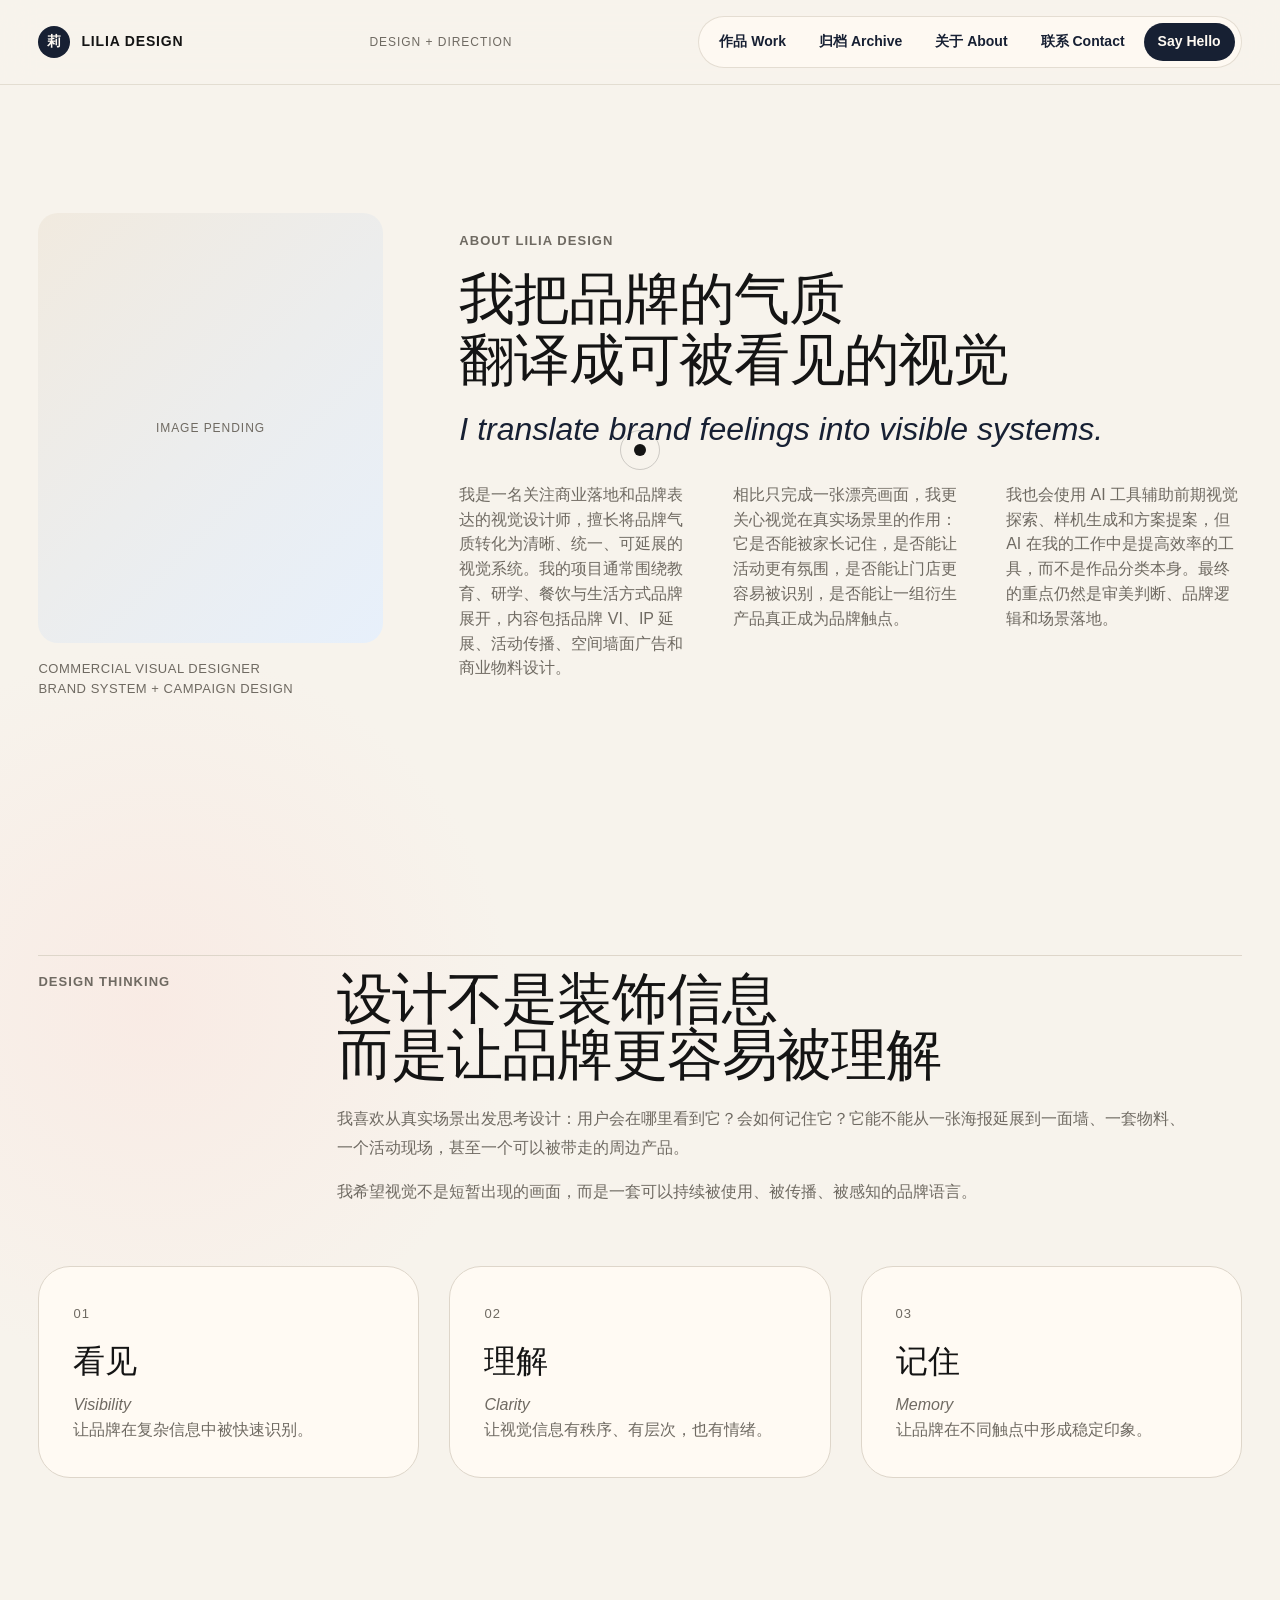
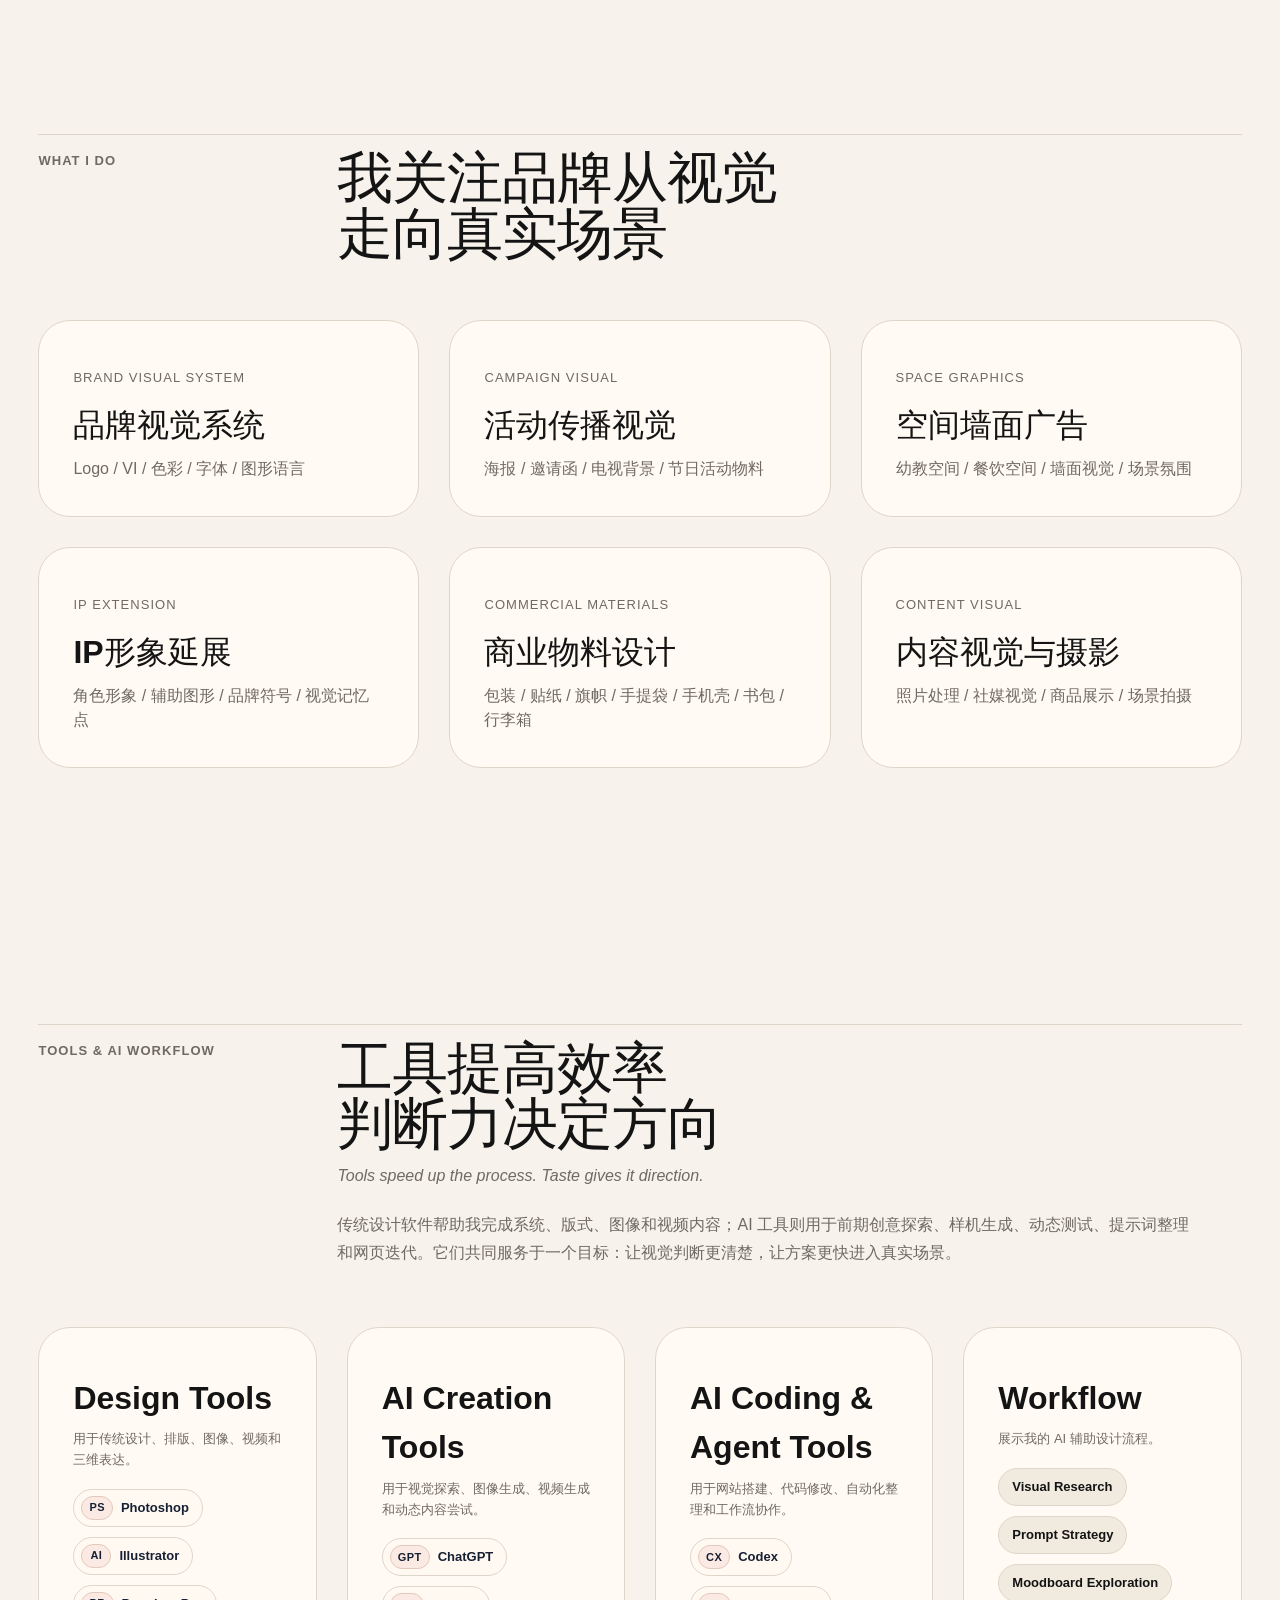
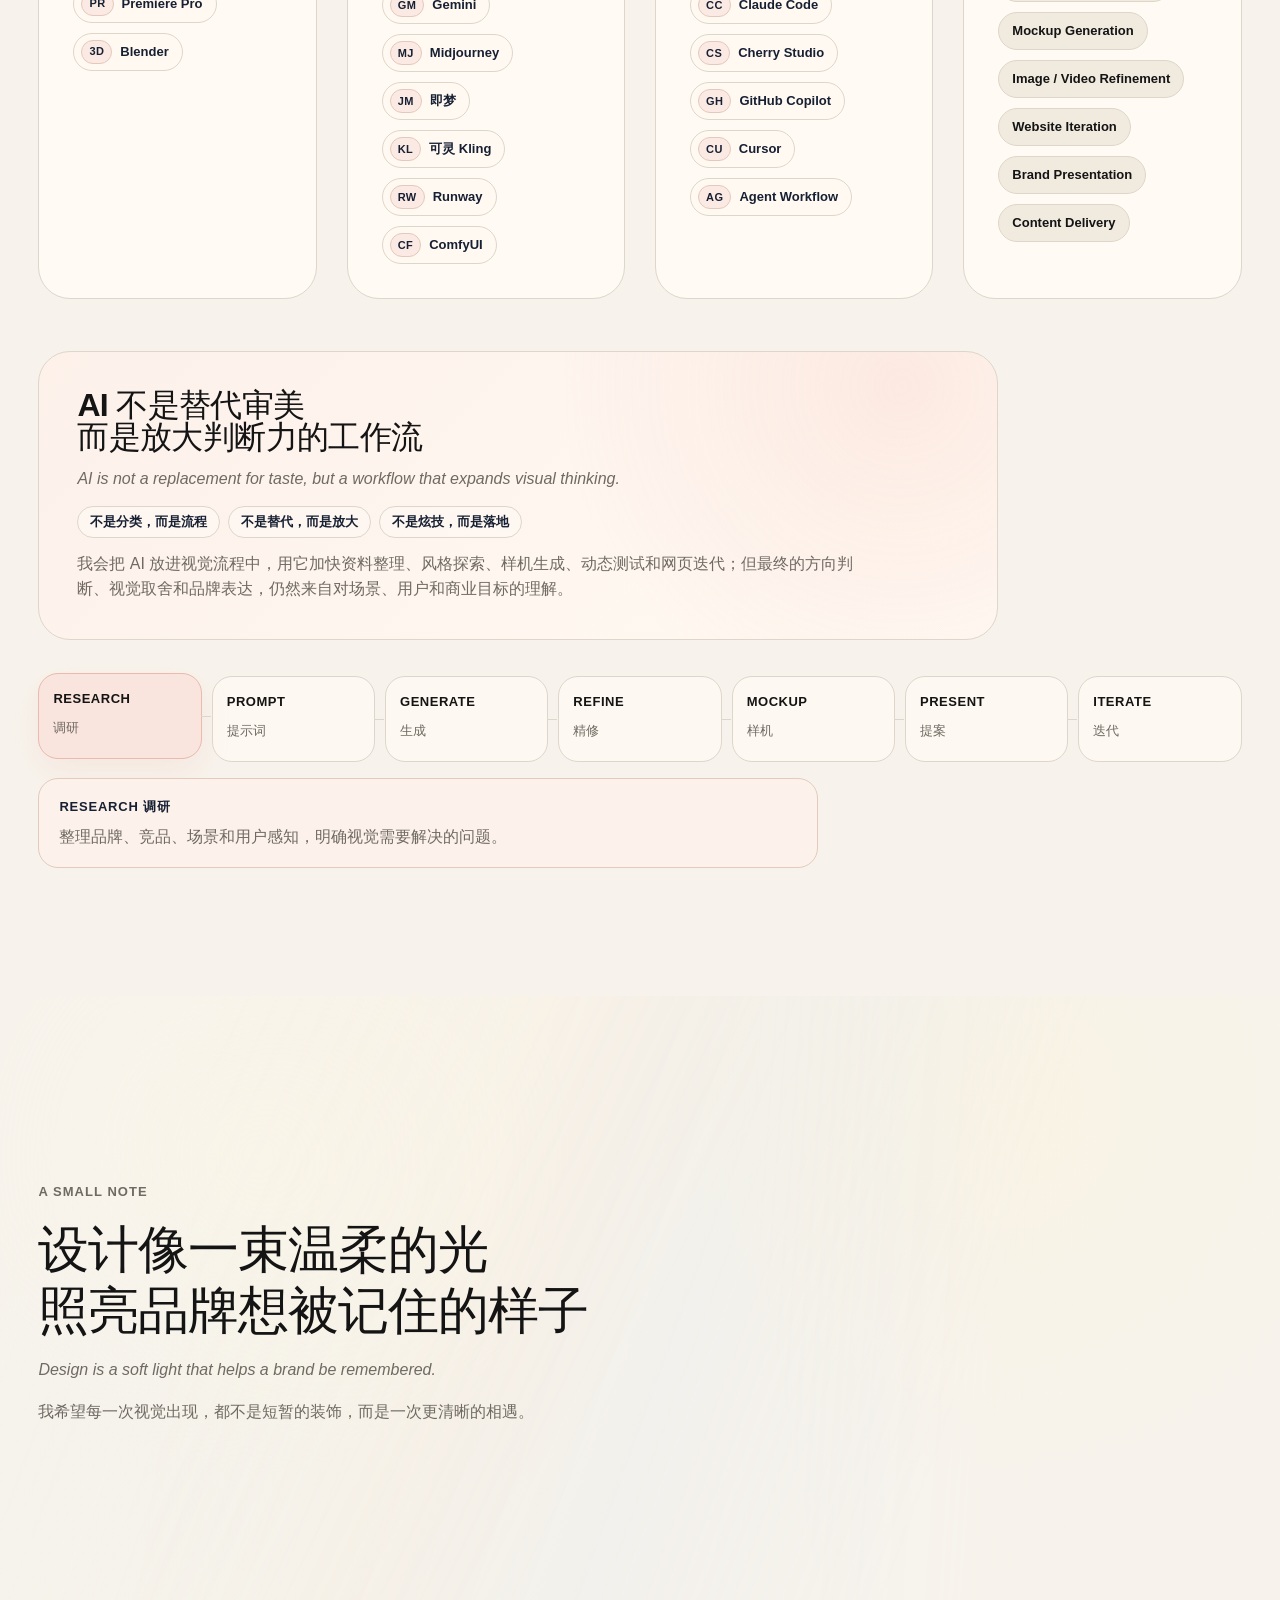
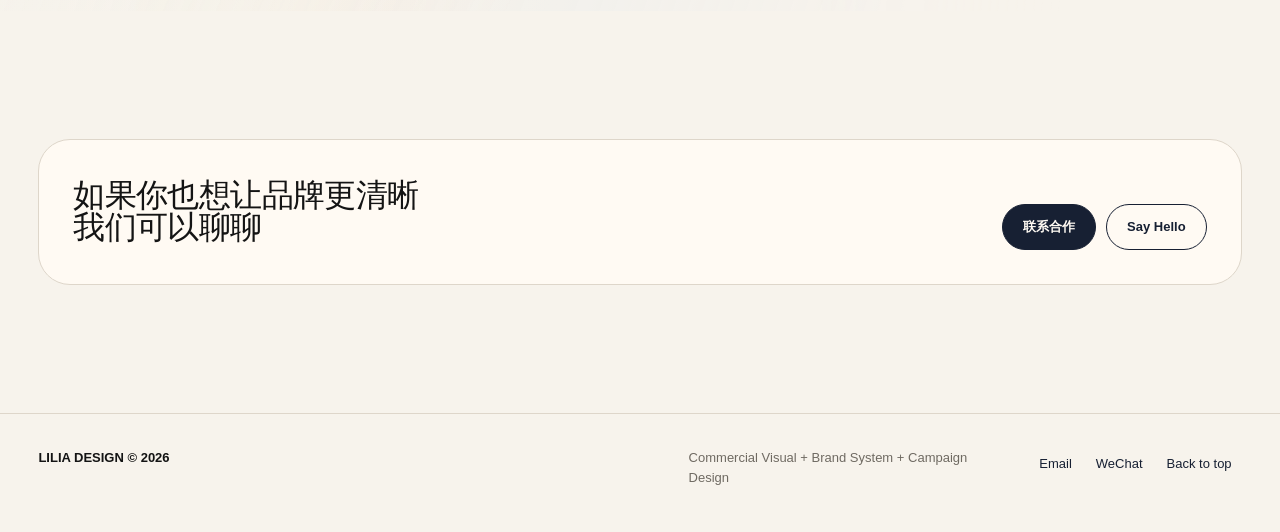
==== commit 031f6300: "Refine homepage copy and contact sections" ====
--- a/about.html
+++ b/about.html
@@ -6,7 +6,7 @@
     <meta name="description" content="关于 LILIA DESIGN - 商业视觉设计师，专注品牌视觉、活动传播、空间物料与 AI 辅助商业视觉工作流。">
     <title>关于 About - LILIA DESIGN</title>
     <link rel="stylesheet" href="css/style.css">
-    <link rel="stylesheet" href="css/content.css?v=motion-20260609">
+    <link rel="stylesheet" href="css/content.css?v=visual-20260610">
   </head>
   <body>
     <div class="site-shell">
@@ -38,7 +38,10 @@
           </div>
           <div class="about-hero-copy">
             <p class="eyebrow reveal">ABOUT LILIA DESIGN</p>
-            <h1 class="about-title reveal">我把品牌的气质，翻译成可以被看见的视觉。</h1>
+            <h1 class="about-title split-title reveal">
+              <span>我把品牌的气质</span>
+              <span>翻译成可被看见的视觉</span>
+            </h1>
             <p class="about-subtitle reveal">I translate brand feelings into visible systems.</p>
             <div class="about-text-grid reveal">
               <p>我是一名关注商业落地和品牌表达的视觉设计师，擅长将品牌气质转化为清晰、统一、可延展的视觉系统。我的项目通常围绕教育、研学、餐饮与生活方式品牌展开，内容包括品牌 VI、IP 延展、活动传播、空间墙面广告和商业物料设计。</p>
@@ -52,7 +55,10 @@
           <div class="section-header">
             <p class="section-kicker reveal">DESIGN THINKING</p>
             <div>
-              <h2 class="section-title reveal">设计不是装饰信息，而是让品牌更容易被理解。</h2>
+              <h2 class="section-title split-title reveal">
+                <span>设计不是装饰信息</span>
+                <span>而是让品牌更容易被理解</span>
+              </h2>
               <div class="about-prose reveal">
                 <p>我喜欢从真实场景出发思考设计：用户会在哪里看到它？会如何记住它？它能不能从一张海报延展到一面墙、一套物料、一个活动现场，甚至一个可以被带走的周边产品。</p>
                 <p>我希望视觉不是短暂出现的画面，而是一套可以持续被使用、被传播、被感知的品牌语言。</p>
@@ -69,7 +75,10 @@
         <section class="section about-services">
           <div class="section-header">
             <p class="section-kicker reveal">WHAT I DO</p>
-            <h2 class="section-title reveal">我关注品牌从视觉到场景的完整表达。</h2>
+            <h2 class="section-title split-title reveal">
+              <span>我关注品牌从视觉</span>
+              <span>走向真实场景</span>
+            </h2>
           </div>
           <div class="service-grid">
             <article class="service-card reveal"><p>Brand Visual System</p><h3>品牌视觉系统</h3><span>Logo / VI / 色彩 / 字体 / 图形语言</span></article>
@@ -85,7 +94,10 @@
           <div class="section-header">
             <p class="section-kicker reveal">TOOLS & AI WORKFLOW</p>
             <div>
-              <h2 class="section-title reveal">工具提高效率，判断力决定方向。</h2>
+              <h2 class="section-title split-title reveal">
+                <span>工具提高效率</span>
+                <span>判断力决定方向</span>
+              </h2>
               <p class="section-subtitle reveal">Tools speed up the process. Taste gives it direction.</p>
               <div class="about-prose reveal">
                 <p>传统设计软件帮助我完成系统、版式、图像和视频内容；AI 工具则用于前期创意探索、样机生成、动态测试、提示词整理和网页迭代。它们共同服务于一个目标：让视觉判断更清楚，让方案更快进入真实场景。</p>
@@ -98,35 +110,35 @@
               <h3>Design Tools</h3>
               <p>用于传统设计、排版、图像、视频和三维表达。</p>
               <div class="tool-list">
-                <span class="tool-badge" title="Photoshop" data-cursor="Photoshop"><img src="images/tools/photoshop.png" alt="" data-fallback>Photoshop</span>
-                <span class="tool-badge" title="Illustrator" data-cursor="Illustrator"><img src="images/tools/illustrator.png" alt="" data-fallback>Illustrator</span>
-                <span class="tool-badge" title="Premiere Pro" data-cursor="Premiere"><img src="images/tools/premiere.png" alt="" data-fallback>Premiere Pro</span>
-                <span class="tool-badge" title="Blender" data-cursor="Blender"><img src="images/tools/blender.png" alt="" data-fallback>Blender</span>
+                <span class="tool-pill" data-tooltip="图像处理与视觉合成" data-cursor="Tool"><span class="tool-badge">PS</span><span>Photoshop</span></span>
+                <span class="tool-pill" data-tooltip="矢量图形与品牌系统" data-cursor="Tool"><span class="tool-badge">AI</span><span>Illustrator</span></span>
+                <span class="tool-pill" data-tooltip="视频剪辑与活动内容" data-cursor="Tool"><span class="tool-badge">PR</span><span>Premiere Pro</span></span>
+                <span class="tool-pill" data-tooltip="三维辅助视觉与空间预览" data-cursor="Tool"><span class="tool-badge">3D</span><span>Blender</span></span>
               </div>
             </article>
             <article class="tool-group reveal" data-theme-trigger="ai">
               <h3>AI Creation Tools</h3>
               <p>用于视觉探索、图像生成、视频生成和动态内容尝试。</p>
               <div class="tool-list">
-                <span class="tool-badge" title="ChatGPT" data-cursor="ChatGPT"><img src="images/tools/chatgpt.png" alt="" data-fallback>ChatGPT</span>
-                <span class="tool-badge" title="Gemini" data-cursor="Gemini"><img src="images/tools/gemini.png" alt="" data-fallback>Gemini</span>
-                <span class="tool-badge" title="Midjourney" data-cursor="Midjourney"><img src="images/tools/midjourney.png" alt="" data-fallback>Midjourney</span>
-                <span class="tool-badge" title="即梦" data-cursor="即梦"><img src="images/tools/jimeng.png" alt="" data-fallback>即梦</span>
-                <span class="tool-badge" title="可灵 Kling" data-cursor="Kling"><img src="images/tools/kling.png" alt="" data-fallback>可灵 Kling</span>
-                <span class="tool-badge" title="Runway" data-cursor="Runway"><img src="images/tools/runway.png" alt="" data-fallback>Runway</span>
-                <span class="tool-badge" title="ComfyUI" data-cursor="ComfyUI"><img src="images/tools/comfyui.png" alt="" data-fallback>ComfyUI</span>
+                <span class="tool-pill" data-tooltip="文本整理、方案结构与提示词" data-cursor="AI"><span class="tool-badge">GPT</span><span>ChatGPT</span></span>
+                <span class="tool-pill" data-tooltip="资料整理与多模态辅助" data-cursor="AI"><span class="tool-badge">GM</span><span>Gemini</span></span>
+                <span class="tool-pill" data-tooltip="视觉风格探索" data-cursor="AI"><span class="tool-badge">MJ</span><span>Midjourney</span></span>
+                <span class="tool-pill" data-tooltip="图像生成与视觉概念" data-cursor="AI"><span class="tool-badge">JM</span><span>即梦</span></span>
+                <span class="tool-pill" data-tooltip="AI 动画与视频尝试" data-cursor="AI"><span class="tool-badge">KL</span><span>可灵 Kling</span></span>
+                <span class="tool-pill" data-tooltip="AI 视频和动态测试" data-cursor="AI"><span class="tool-badge">RW</span><span>Runway</span></span>
+                <span class="tool-pill" data-tooltip="图像流程和节点式生成" data-cursor="AI"><span class="tool-badge">CF</span><span>ComfyUI</span></span>
               </div>
             </article>
             <article class="tool-group reveal" data-theme-trigger="space">
               <h3>AI Coding & Agent Tools</h3>
               <p>用于网站搭建、代码修改、自动化整理和工作流协作。</p>
               <div class="tool-list">
-                <span class="tool-badge" title="Codex" data-cursor="Codex"><img src="images/tools/codex.png" alt="" data-fallback>Codex</span>
-                <span class="tool-badge" title="Claude Code" data-cursor="Claude Code"><img src="images/tools/claude-code.png" alt="" data-fallback>Claude Code</span>
-                <span class="tool-badge" title="Cherry Studio" data-cursor="Cherry Studio"><img src="images/tools/cherry-studio.png" alt="" data-fallback>Cherry Studio</span>
-                <span class="tool-badge" title="GitHub Copilot" data-cursor="Copilot"><img src="images/tools/copilot.png" alt="" data-fallback>GitHub Copilot</span>
-                <span class="tool-badge" title="Cursor" data-cursor="Cursor"><img src="images/tools/cursor.png" alt="" data-fallback>Cursor</span>
-                <span class="tool-badge text-only" title="Agent Workflow" data-cursor="Agent">Agent Workflow</span>
+                <span class="tool-pill" data-tooltip="网站代码修改和自动化开发" data-cursor="Tool"><span class="tool-badge">CX</span><span>Codex</span></span>
+                <span class="tool-pill" data-tooltip="代码理解与协作修改" data-cursor="Tool"><span class="tool-badge">CC</span><span>Claude Code</span></span>
+                <span class="tool-pill" data-tooltip="多模型工作台和提示词管理" data-cursor="Tool"><span class="tool-badge">CS</span><span>Cherry Studio</span></span>
+                <span class="tool-pill" data-tooltip="代码补全与辅助开发" data-cursor="Tool"><span class="tool-badge">GH</span><span>GitHub Copilot</span></span>
+                <span class="tool-pill" data-tooltip="AI 辅助编辑器" data-cursor="Tool"><span class="tool-badge">CU</span><span>Cursor</span></span>
+                <span class="tool-pill" data-tooltip="任务拆解、执行和迭代" data-cursor="Step"><span class="tool-badge">AG</span><span>Agent Workflow</span></span>
               </div>
             </article>
             <article class="tool-group reveal" data-theme-trigger="campaign">
@@ -146,27 +158,42 @@
           </div>
 
           <div class="agent-note reveal">
-            <h3>AI 不是替代审美，而是放大判断力的工作流。</h3>
+            <h3 class="split-title">
+              <span>AI 不是替代审美</span>
+              <span>而是放大判断力的工作流</span>
+            </h3>
             <p class="section-subtitle">AI is not a replacement for taste, but a workflow that expands visual thinking.</p>
-            <p>我会把 AI 工具放进设计流程中，而不是把它当作单独的作品分类。它可以帮助我更快完成资料整理、风格探索、样机生成、动态测试和网页迭代，但最终的方向判断、视觉取舍和品牌表达，仍然来自设计师对场景和用户的理解。</p>
+            <div class="principle-tags" aria-label="AI workflow principles">
+              <span>不是分类，而是流程</span>
+              <span>不是替代，而是放大</span>
+              <span>不是炫技，而是落地</span>
+            </div>
+            <p>我会把 AI 放进视觉流程中，用它加快资料整理、风格探索、样机生成、动态测试和网页迭代；但最终的方向判断、视觉取舍和品牌表达，仍然来自对场景、用户和商业目标的理解。</p>
           </div>
 
           <div class="agent-flow reveal" aria-label="Agent workflow">
-            <div class="flow-step"><span>Research</span><small>调研</small></div>
-            <div class="flow-step"><span>Prompt</span><small>提示词</small></div>
-            <div class="flow-step"><span>Generate</span><small>生成</small></div>
-            <div class="flow-step"><span>Refine</span><small>精修</small></div>
-            <div class="flow-step"><span>Mockup</span><small>样机</small></div>
-            <div class="flow-step"><span>Present</span><small>提案</small></div>
-            <div class="flow-step"><span>Iterate</span><small>迭代</small></div>
-          </div>
-        </section>
-
-        <section class="section poetic-closing note-section" data-cursor="Light">
+            <button class="flow-step is-active" type="button" data-flow-step="Research" data-flow-desc="整理品牌、竞品、场景和用户感知，明确视觉需要解决的问题。" data-cursor="Step"><span>Research</span><small>调研</small></button>
+            <button class="flow-step" type="button" data-flow-step="Prompt" data-flow-desc="把模糊需求转化为可执行的视觉指令，明确风格、场景、比例、材质和输出目标。" data-cursor="Step"><span>Prompt</span><small>提示词</small></button>
+            <button class="flow-step" type="button" data-flow-step="Generate" data-flow-desc="快速探索多种画面方向，获得更丰富的视觉可能性。" data-cursor="Step"><span>Generate</span><small>生成</small></button>
+            <button class="flow-step" type="button" data-flow-step="Refine" data-flow-desc="筛选、修正、重组视觉元素，让画面更接近品牌气质。" data-cursor="Step"><span>Refine</span><small>精修</small></button>
+            <button class="flow-step" type="button" data-flow-step="Mockup" data-flow-desc="将视觉放入包装、空间、活动物料和网页场景中，验证真实落地效果。" data-cursor="Step"><span>Mockup</span><small>样机</small></button>
+            <button class="flow-step" type="button" data-flow-step="Present" data-flow-desc="把设计逻辑整理成客户和团队都能理解的方案。" data-cursor="Step"><span>Present</span><small>提案</small></button>
+            <button class="flow-step" type="button" data-flow-step="Iterate" data-flow-desc="根据反馈继续优化，让视觉系统更稳定、更适合使用。" data-cursor="Step"><span>Iterate</span><small>迭代</small></button>
+          </div>
+          <div class="flow-detail reveal" aria-live="polite">
+            <span>Research 调研</span>
+            <p>整理品牌、竞品、场景和用户感知，明确视觉需要解决的问题。</p>
+          </div>
+        </section>
+
+        <section class="section poetic-closing note-section">
           <div class="light-beam" aria-hidden="true"></div>
           <p class="section-kicker reveal">A SMALL NOTE</p>
           <blockquote class="reveal">
-            <p>设计像一束温柔的光，替品牌照亮它想被记住的样子。</p>
+            <p class="split-title">
+              <span>设计像一束温柔的光</span>
+              <span>照亮品牌想被记住的样子</span>
+            </p>
             <cite>Design is a soft light that helps a brand be remembered.</cite>
           </blockquote>
           <p class="closing-note reveal">我希望每一次视觉出现，都不是短暂的装饰，而是一次更清晰的相遇。</p>
@@ -174,7 +201,10 @@
 
         <section class="section about-contact">
           <div class="contact-panel reveal">
-            <h2>如果你也想让品牌更清晰、更有记忆点，我们可以聊聊。</h2>
+            <h2 class="split-title">
+              <span>如果你也想让品牌更清晰</span>
+              <span>我们可以聊聊</span>
+            </h2>
             <div class="hero-actions">
               <a class="button button-primary" href="contact.html" data-cursor="Go">联系合作</a>
               <a class="button button-secondary" href="index.html#contact" data-cursor="Go">Say Hello</a>
@@ -188,7 +218,7 @@
           <strong>LILIA DESIGN © 2026</strong>
           <p>Commercial Visual + Brand System + Campaign Design</p>
           <div class="footer-links">
-            <a class="text-link" href="mailto:hello@example.com">Email</a>
+            <a class="text-link" href="contact.html">Email</a>
             <a class="text-link" href="index.html#contact">WeChat</a>
             <a class="text-link" href="#">Back to top</a>
           </div>
@@ -197,7 +227,7 @@
     </div>
 
     <script src="data/projects.js"></script>
-    <script src="js/main.js?v=motion-20260609"></script>
-    <script src="js/animations.js?v=motion-20260609"></script>
+    <script src="js/main.js?v=visual-20260610"></script>
+    <script src="js/animations.js?v=visual-20260610"></script>
   </body>
 </html>
--- a/css/content.css
+++ b/css/content.css
@@ -11,6 +11,19 @@
   color: var(--color-muted);
   font-size: var(--fs-body);
   line-height: 1.78;
+}
+
+.split-title {
+  display: grid;
+  gap: 0.02em;
+  line-height: 0.98;
+  letter-spacing: -0.02em;
+  text-wrap: balance;
+}
+
+.split-title span {
+  display: block;
+  white-space: nowrap;
 }
 
 body:not(.motion-ready) .reveal,
@@ -338,6 +351,78 @@
   display: none;
 }
 
+.tool-pill {
+  position: relative;
+  display: inline-flex;
+  align-items: center;
+  gap: 8px;
+  min-height: 38px;
+  padding: 6px 13px 6px 7px;
+  border: 1px solid var(--color-line);
+  border-radius: var(--radius-pill);
+  background: rgba(255, 250, 243, 0.72);
+  color: var(--color-dark);
+  font-size: var(--fs-small);
+  font-weight: 650;
+  transition: transform 0.3s var(--ease-out), background 0.3s var(--ease-out), border-color 0.3s var(--ease-out), box-shadow 0.3s var(--ease-out);
+}
+
+.tool-pill .tool-badge {
+  display: inline-grid;
+  place-items: center;
+  min-width: 30px;
+  min-height: 24px;
+  padding: 0 7px;
+  border: 1px solid color-mix(in srgb, var(--theme-accent) 28%, var(--color-line));
+  border-radius: var(--radius-pill);
+  background: color-mix(in srgb, var(--theme-soft) 72%, var(--color-surface));
+  font-size: 11px;
+  line-height: 1;
+  letter-spacing: 0.04em;
+}
+
+.tool-pill .tool-badge:hover {
+  transform: none;
+  box-shadow: none;
+}
+
+.tool-pill:hover,
+.tool-pill:focus-visible {
+  transform: translateY(-3px);
+  border-color: color-mix(in srgb, var(--theme-accent) 48%, var(--color-line));
+  background: color-mix(in srgb, var(--theme-soft) 64%, var(--color-surface));
+  box-shadow: 0 12px 32px color-mix(in srgb, var(--theme-accent) 14%, transparent);
+}
+
+.tool-pill[data-tooltip]::after {
+  content: attr(data-tooltip);
+  position: absolute;
+  left: 50%;
+  bottom: calc(100% + 10px);
+  z-index: 20;
+  width: max-content;
+  max-width: 220px;
+  padding: 8px 10px;
+  border: 1px solid var(--color-line);
+  border-radius: var(--radius-sm);
+  background: rgba(255, 250, 243, 0.96);
+  color: var(--color-dark);
+  box-shadow: 0 14px 40px rgba(20, 20, 20, 0.1);
+  font-size: 12px;
+  font-weight: 520;
+  line-height: 1.45;
+  opacity: 0;
+  pointer-events: none;
+  transform: translate3d(-50%, 6px, 0);
+  transition: opacity 0.25s var(--ease-out), transform 0.25s var(--ease-out);
+}
+
+.tool-pill[data-tooltip]:hover::after,
+.tool-pill[data-tooltip]:focus-visible::after {
+  opacity: 1;
+  transform: translate3d(-50%, 0, 0);
+}
+
 .poetic-closing {
   position: relative;
   display: grid;
@@ -345,8 +430,11 @@
   overflow: hidden;
   min-height: clamp(420px, 48vw, 620px);
   align-content: center;
-  border-top: 1px solid var(--color-line);
-  border-bottom: 1px solid var(--color-line);
+  border-top: 0;
+  border-bottom: 0;
+  background:
+    radial-gradient(circle at 78% 18%, rgba(255, 244, 209, 0.28), transparent 34%),
+    radial-gradient(circle at 18% 82%, rgba(231, 240, 251, 0.18), transparent 30%);
 }
 
 .note-section::before,
@@ -397,7 +485,7 @@
 }
 
 .note-section.is-lit .light-beam {
-  opacity: 0.24;
+  opacity: 0.22;
   transform: translate3d(var(--beam-x, 0px), var(--beam-y, 0px), 0) rotate(-10deg) scaleX(1);
 }
 
@@ -433,13 +521,15 @@
 
 .agent-note {
   display: grid;
-  gap: 12px;
+  gap: 14px;
   max-width: 960px;
   margin-top: clamp(28px, 4vw, 54px);
   padding: clamp(22px, 3.6vw, 38px);
   border: 1px solid var(--color-line);
   border-radius: var(--radius-lg);
-  background: color-mix(in srgb, var(--theme-soft) 36%, var(--color-surface));
+  background:
+    radial-gradient(circle at 90% 12%, color-mix(in srgb, var(--theme-accent) 16%, transparent), transparent 38%),
+    linear-gradient(135deg, color-mix(in srgb, var(--theme-soft) 42%, var(--color-surface)), var(--color-surface));
 }
 
 .agent-note h3,
@@ -457,6 +547,25 @@
   color: var(--color-muted);
 }
 
+.principle-tags {
+  display: flex;
+  flex-wrap: wrap;
+  gap: 8px;
+}
+
+.principle-tags span {
+  display: inline-flex;
+  align-items: center;
+  min-height: 32px;
+  padding: 0 12px;
+  border: 1px solid var(--color-line);
+  border-radius: var(--radius-pill);
+  background: rgba(255, 250, 243, 0.68);
+  color: var(--color-dark);
+  font-size: var(--fs-small);
+  font-weight: 650;
+}
+
 .agent-flow {
   display: grid;
   grid-template-columns: repeat(7, minmax(0, 1fr));
@@ -465,6 +574,7 @@
 }
 
 .flow-step {
+  appearance: none;
   position: relative;
   display: grid;
   gap: 4px;
@@ -473,7 +583,11 @@
   border: 1px solid var(--color-line);
   border-radius: var(--radius-md);
   background: rgba(255, 250, 243, 0.74);
-  transition: transform 0.3s var(--ease-out), background-color 0.3s var(--ease-out), border-color 0.3s var(--ease-out);
+  color: inherit;
+  font: inherit;
+  text-align: left;
+  cursor: pointer;
+  transition: transform 0.3s var(--ease-out), background-color 0.3s var(--ease-out), border-color 0.3s var(--ease-out), box-shadow 0.3s var(--ease-out);
 }
 
 .flow-step:not(:last-child)::after {
@@ -497,10 +611,43 @@
   color: var(--color-muted);
 }
 
-.flow-step:hover {
+.flow-step:hover,
+.flow-step:focus-visible,
+.flow-step.is-active {
   transform: translateY(-3px);
   border-color: color-mix(in srgb, var(--theme-accent) 54%, var(--color-line));
   background: var(--theme-soft);
+  box-shadow: 0 12px 30px color-mix(in srgb, var(--theme-accent) 14%, transparent);
+}
+
+.flow-detail {
+  display: grid;
+  gap: 7px;
+  max-width: 780px;
+  margin-top: 16px;
+  padding: 18px 20px;
+  border: 1px solid color-mix(in srgb, var(--theme-accent) 24%, var(--color-line));
+  border-radius: var(--radius-md);
+  background: color-mix(in srgb, var(--theme-soft) 38%, var(--color-surface));
+  transition: opacity 0.24s var(--ease-out), transform 0.24s var(--ease-out), background 0.35s var(--ease-out);
+}
+
+.flow-detail.is-changing {
+  opacity: 0.36;
+  transform: translateY(4px);
+}
+
+.flow-detail span {
+  color: var(--color-dark);
+  font-size: var(--fs-small);
+  font-weight: 760;
+  letter-spacing: 0.06em;
+  text-transform: uppercase;
+}
+
+.flow-detail p {
+  margin: 0;
+  color: var(--color-muted);
 }
 
 .contact-panel {
@@ -510,6 +657,64 @@
   align-items: center;
 }
 
+.contact-section,
+.contact-page {
+  background:
+    radial-gradient(circle at 82% 10%, rgba(242, 163, 148, 0.16), transparent 32%),
+    radial-gradient(circle at 10% 86%, rgba(191, 215, 243, 0.14), transparent 30%);
+}
+
+.contact-hero {
+  display: grid;
+  grid-template-columns: minmax(0, 1fr) minmax(300px, 0.42fr);
+  align-items: center;
+  gap: clamp(26px, 5vw, 76px);
+}
+
+.contact-hero-copy {
+  max-width: 920px;
+}
+
+.contact-page-card,
+.contact-card {
+  transition: transform 0.35s var(--ease-out), border-color 0.35s var(--ease-out), box-shadow 0.35s var(--ease-out), background 0.35s var(--ease-out);
+}
+
+.contact-card:hover,
+.contact-card:focus-within {
+  transform: translateY(-4px);
+  border-color: color-mix(in srgb, var(--color-dark) 16%, var(--color-line));
+  box-shadow: var(--shadow-soft);
+}
+
+.collab-steps {
+  display: grid;
+  gap: 10px;
+}
+
+.compact-steps {
+  grid-template-columns: repeat(2, minmax(0, 1fr));
+  margin-top: 22px;
+}
+
+.collab-steps span {
+  display: grid;
+  gap: 4px;
+  min-height: 62px;
+  padding: 14px 16px;
+  border: 1px solid var(--color-line);
+  border-radius: var(--radius-md);
+  background: rgba(255, 250, 243, 0.68);
+  color: var(--color-muted);
+}
+
+.collab-steps strong {
+  color: var(--color-dark);
+  font-size: var(--fs-small);
+  letter-spacing: 0.04em;
+  text-transform: uppercase;
+}
+
 .contact-panel h2 {
   margin: 0;
   font-size: var(--fs-title);
@@ -527,6 +732,7 @@
 
 .quote-card {
   margin: 0;
+  transition: transform 0.35s var(--ease-out), border-color 0.35s var(--ease-out), box-shadow 0.35s var(--ease-out), background 0.35s var(--ease-out);
 }
 
 .quote-card blockquote {
@@ -540,6 +746,140 @@
   margin-top: 18px;
   color: var(--color-muted);
   font-size: var(--fs-small);
+}
+
+.chat-card {
+  display: grid;
+  gap: 18px;
+  min-height: 100%;
+  background:
+    radial-gradient(circle at 92% 8%, rgba(191, 215, 243, 0.16), transparent 34%),
+    var(--color-surface);
+}
+
+.chat-card:hover,
+.chat-card:focus-within {
+  transform: translateY(-5px);
+  border-color: color-mix(in srgb, var(--color-dark) 18%, var(--color-line));
+  box-shadow: 0 18px 54px rgba(20, 20, 20, 0.07);
+}
+
+.chat-card-header {
+  display: flex;
+  align-items: center;
+  gap: 13px;
+}
+
+.chat-avatar {
+  display: inline-grid;
+  place-items: center;
+  width: clamp(44px, 4vw, 54px);
+  height: clamp(44px, 4vw, 54px);
+  flex: 0 0 auto;
+  border: 1px solid rgba(20, 20, 20, 0.08);
+  border-radius: var(--radius-pill);
+  color: var(--color-dark);
+  font-size: 18px;
+  font-weight: 760;
+  transition: transform 0.3s var(--ease-out), box-shadow 0.3s var(--ease-out);
+}
+
+.chat-card:hover .chat-avatar {
+  transform: scale(1.04);
+  box-shadow: 0 10px 28px rgba(20, 20, 20, 0.08);
+}
+
+.chat-avatar.is-blue {
+  background: var(--color-blue-soft);
+}
+
+.chat-avatar.is-coral {
+  background: var(--color-coral-soft);
+}
+
+.chat-avatar.is-lilac {
+  background: var(--color-lilac-soft);
+}
+
+.chat-avatar.is-olive {
+  background: #e8ecdc;
+}
+
+.chat-project {
+  display: grid;
+  gap: 4px;
+}
+
+.chat-project strong {
+  font-size: 16px;
+  font-weight: 680;
+}
+
+.chat-project small,
+.chat-meta {
+  color: var(--color-muted);
+  font-size: 12px;
+  letter-spacing: 0.04em;
+}
+
+.chat-messages {
+  display: grid;
+  gap: 10px;
+}
+
+.chat-bubble {
+  max-width: 94%;
+  margin: 0;
+  padding: 13px 15px;
+  border: 1px solid rgba(222, 214, 202, 0.92);
+  border-radius: 18px 18px 18px 6px;
+  background: rgba(255, 250, 243, 0.74);
+  color: var(--color-text);
+  font-size: 15px;
+  line-height: 1.72;
+  transition: transform 0.28s var(--ease-out), background 0.28s var(--ease-out), border-color 0.28s var(--ease-out);
+}
+
+.chat-bubble:nth-child(2) {
+  justify-self: end;
+  border-radius: 18px 18px 6px 18px;
+  background: rgba(241, 234, 223, 0.66);
+}
+
+.chat-bubble:hover {
+  transform: translateY(-2px);
+  border-color: color-mix(in srgb, var(--color-coral) 30%, var(--color-line));
+  background: rgba(250, 228, 222, 0.42);
+}
+
+.chat-meta {
+  padding-top: 4px;
+}
+
+#voices .quote-grid {
+  grid-template-columns: repeat(4, minmax(0, 1fr));
+}
+
+.now-list li {
+  position: relative;
+  border: 1px solid transparent;
+  transition: transform 0.35s var(--ease-out), border-color 0.35s var(--ease-out), background 0.35s var(--ease-out), color 0.35s var(--ease-out);
+}
+
+@media (max-width: 1280px) {
+  #voices .quote-grid {
+    grid-template-columns: repeat(2, minmax(0, 1fr));
+  }
+}
+
+.now-list li:hover,
+.now-list li:focus-within {
+  transform: translateY(-4px);
+  border-color: color-mix(in srgb, var(--color-dark) 14%, var(--color-line));
+  background:
+    radial-gradient(circle at 88% 10%, rgba(242, 163, 148, 0.14), transparent 34%),
+    linear-gradient(135deg, var(--color-surface), var(--color-blue-soft));
+  color: var(--color-dark);
 }
 
 @media (max-width: 1080px) {
@@ -550,7 +890,8 @@
   .tool-groups,
   .agent-flow,
   .quote-grid,
-  .contact-panel {
+  .contact-panel,
+  .contact-hero {
     grid-template-columns: 1fr;
   }
 
@@ -565,6 +906,16 @@
 }
 
 @media (max-width: 760px) {
+  .split-title span {
+    white-space: normal;
+  }
+
+  .section-title,
+  .hero-title,
+  .contact-title {
+    line-height: 1.05;
+  }
+
   .section-copy {
     margin-top: 14px;
   }
@@ -574,8 +925,13 @@
   }
 
   .tool-badge,
+  .tool-pill,
   .workflow-list span {
     min-height: 44px;
+  }
+
+  .tool-pill[data-tooltip]::after {
+    display: none;
   }
 
   .hero-actions .button {
@@ -590,6 +946,10 @@
   .light-beam {
     opacity: 0.22;
     transform: rotate(0deg);
+  }
+
+  .compact-steps {
+    grid-template-columns: 1fr;
   }
 }
 
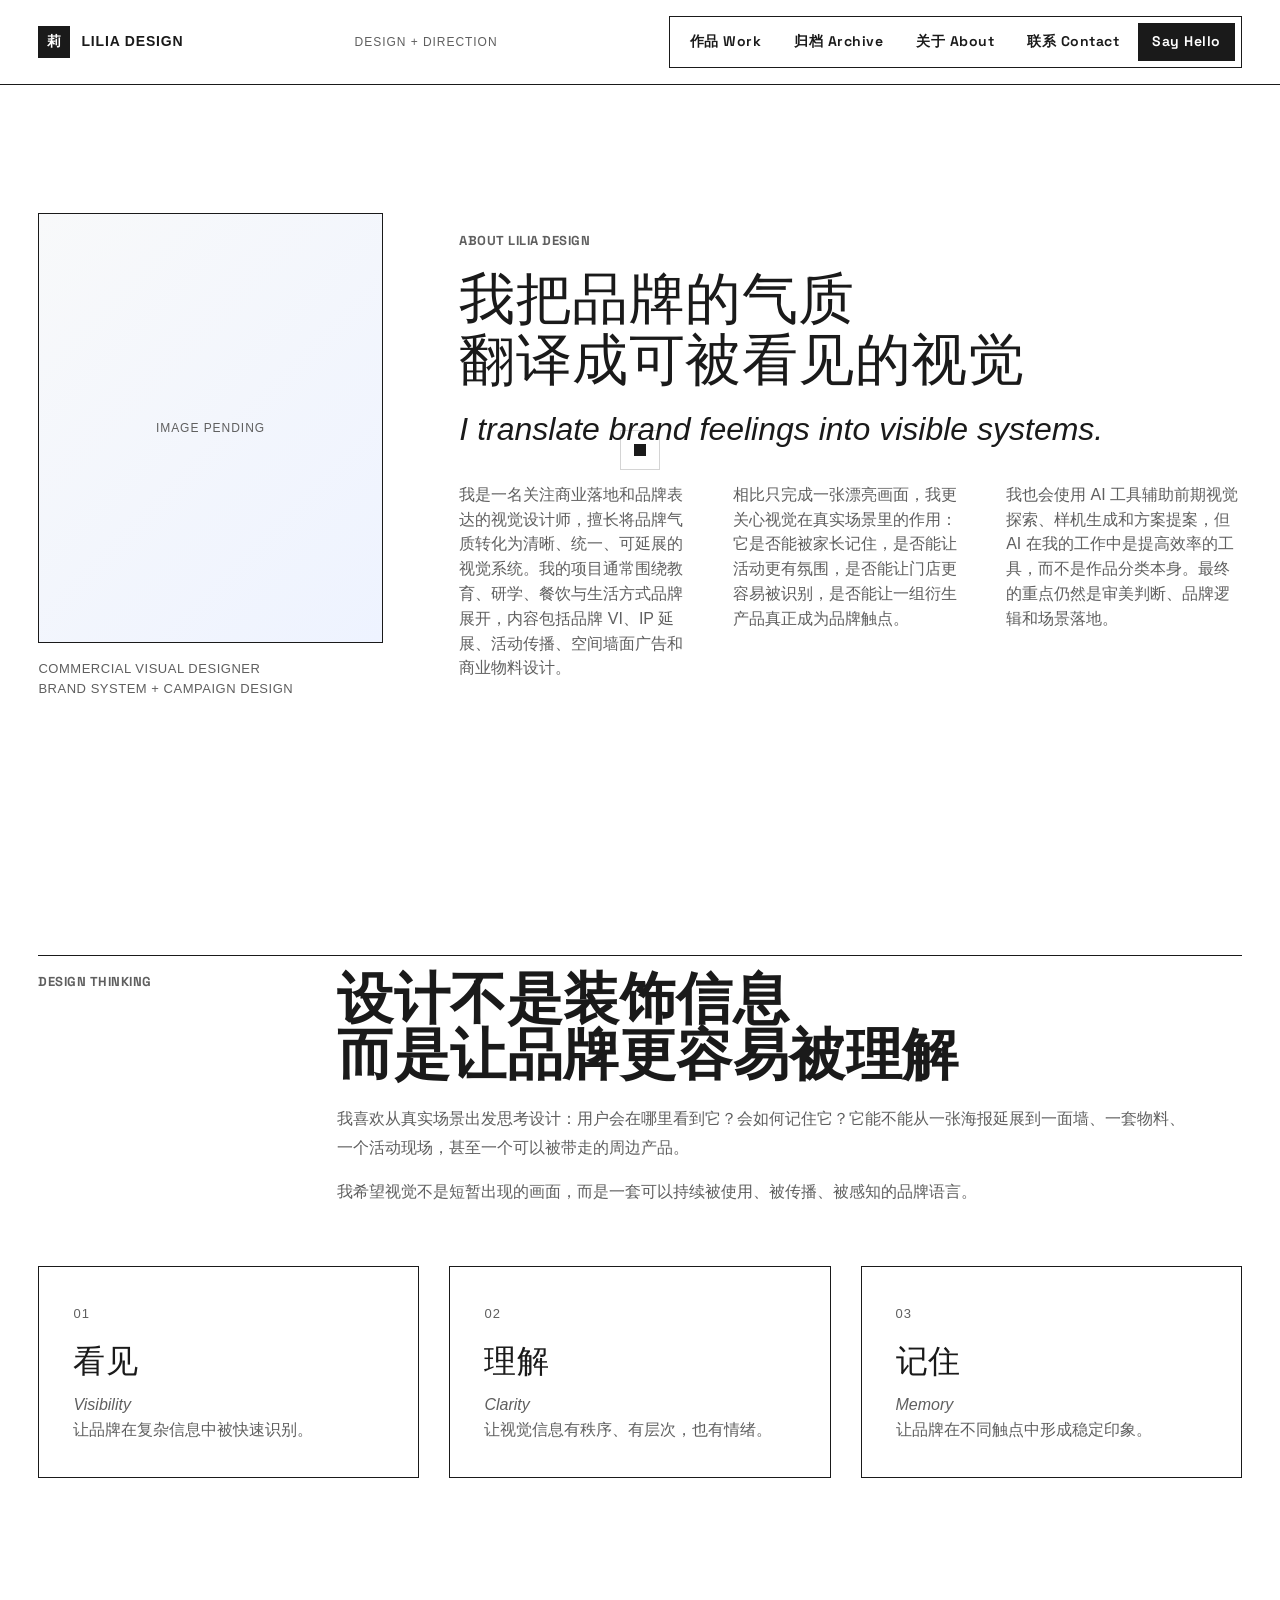
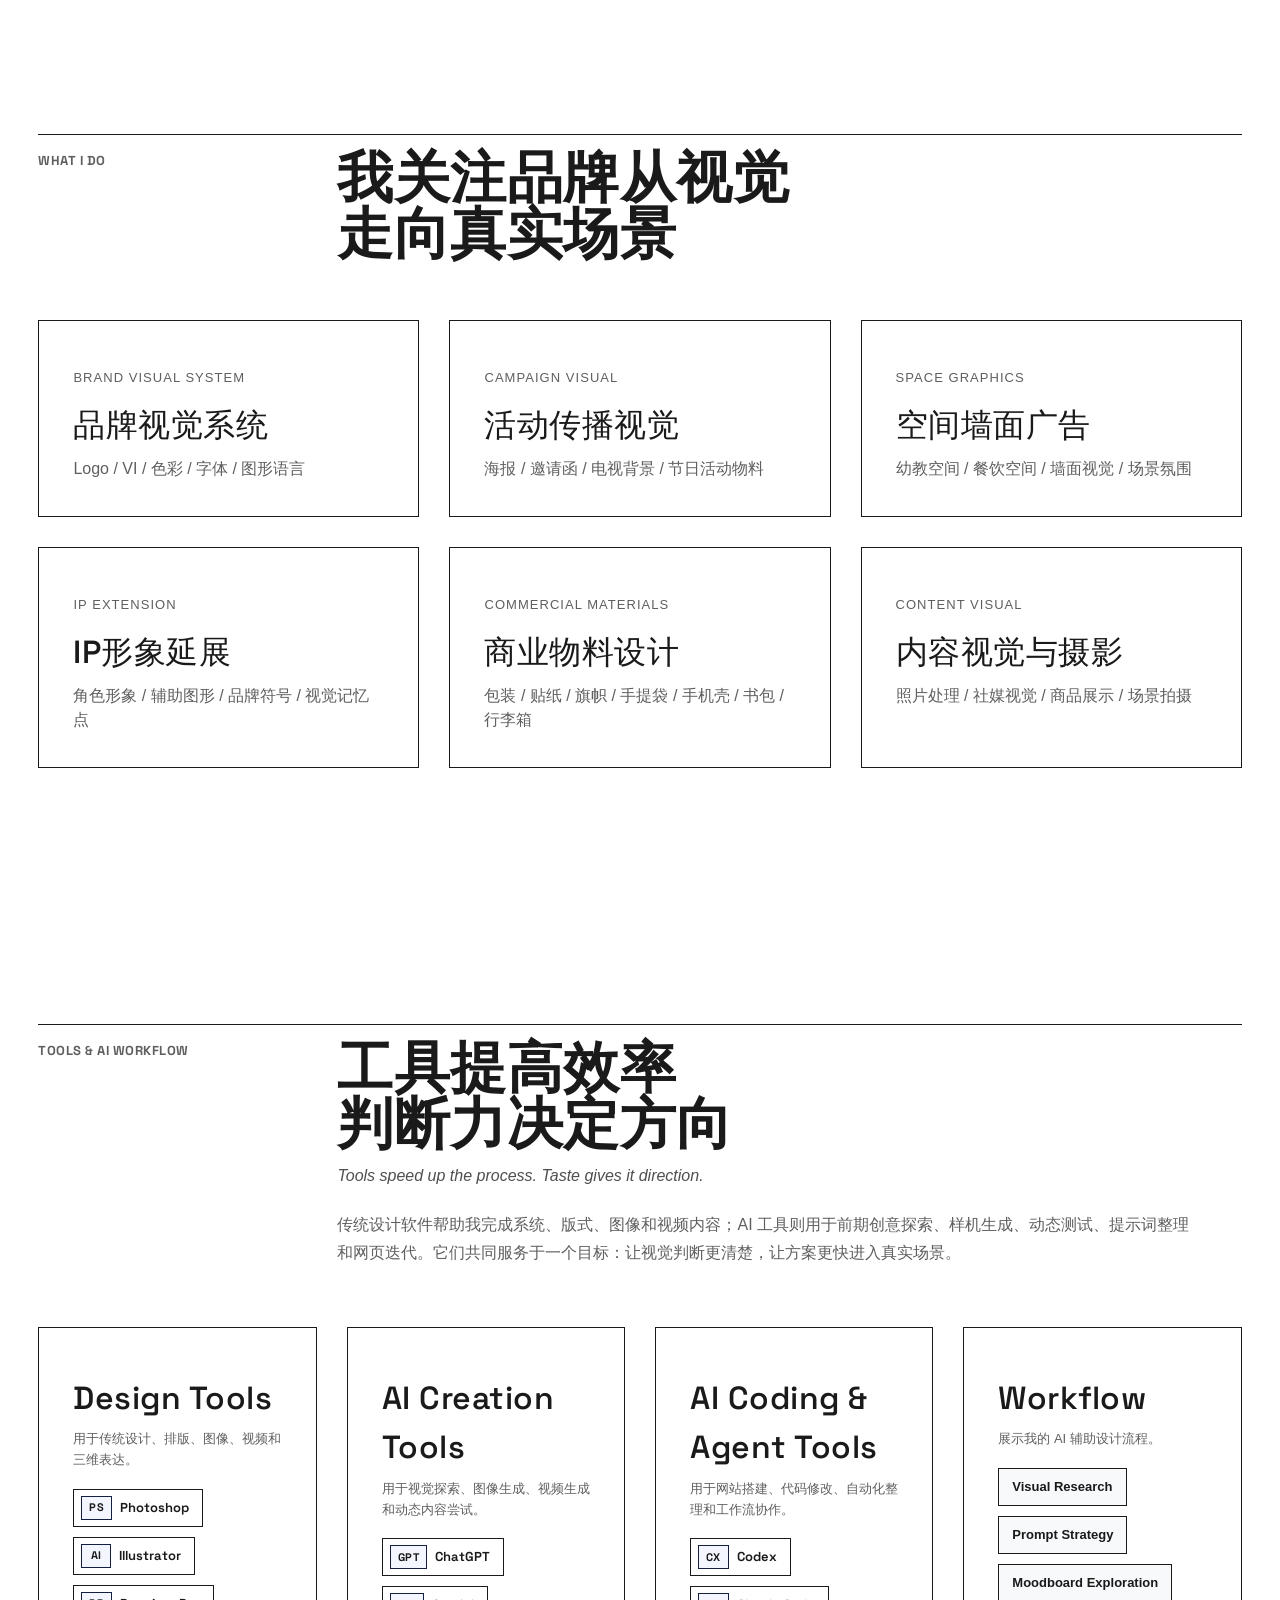
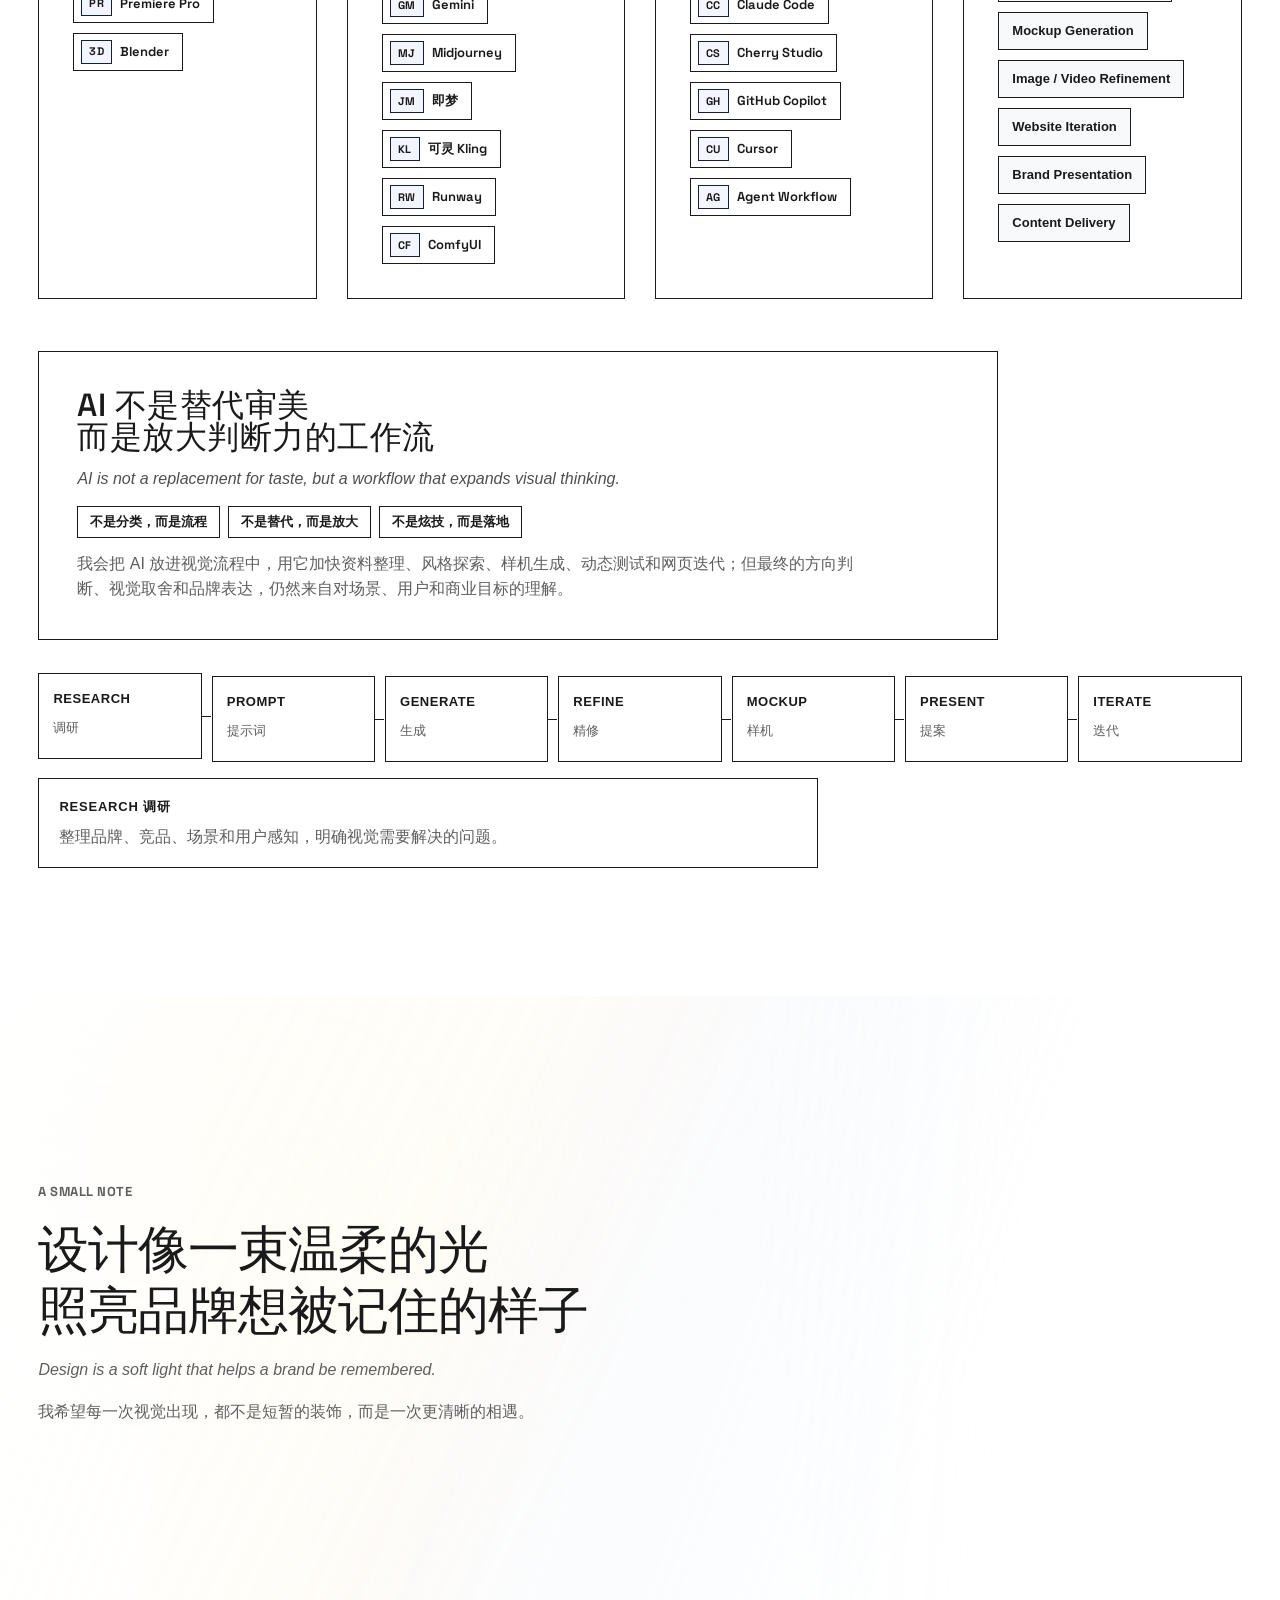
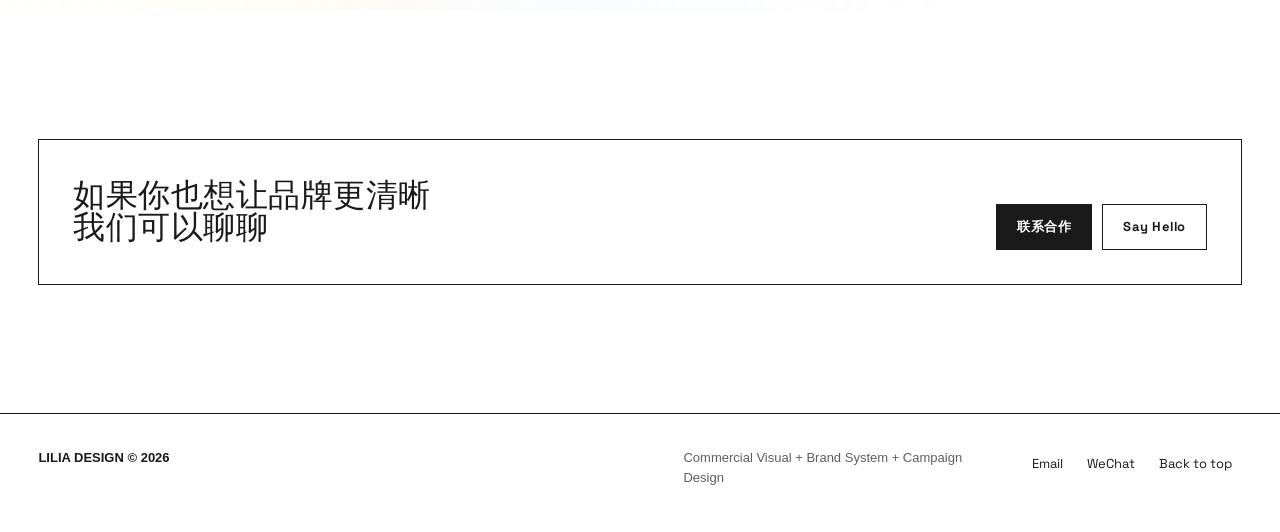
==== commit 58bee151: "okay" ====
--- a/about.html
+++ b/about.html
@@ -5,10 +5,14 @@
     <meta name="viewport" content="width=device-width, initial-scale=1">
     <meta name="description" content="关于 LILIA DESIGN - 商业视觉设计师，专注品牌视觉、活动传播、空间物料与 AI 辅助商业视觉工作流。">
     <title>关于 About - LILIA DESIGN</title>
+    <link rel="preconnect" href="https://fonts.googleapis.com">
+    <link rel="preconnect" href="https://fonts.gstatic.com" crossorigin>
+    <link href="https://fonts.googleapis.com/css2?family=Space+Grotesk:wght@400;500;600;700;800&display=swap" rel="stylesheet">
     <link rel="stylesheet" href="css/style.css">
     <link rel="stylesheet" href="css/content.css?v=visual-20260610">
+    <link rel="stylesheet" href="css/neo-upgrade.css?v=20260610">
   </head>
-  <body>
+  <body class="neo-bauhaus">
     <div class="site-shell">
       <header class="site-header">
         <a class="brand" href="index.html">
--- a/css/neo-upgrade.css
+++ b/css/neo-upgrade.css
@@ -0,0 +1,274 @@
+/* Neo-Brutalism + Bauhaus visual layer. Scoped by body.neo-bauhaus. */
+body.neo-bauhaus {
+  --color-bg: #ffffff;
+  --color-surface: #ffffff;
+  --color-surface-soft: #f8f9fa;
+  --color-text: #1a1a1a;
+  --color-dark: #1a1a1a;
+  --color-muted: #5f5f5f;
+  --color-line: #1a1a1a;
+  --color-blue: #002fa7;
+  --color-blue-soft: #eef3ff;
+  --color-coral: #002fa7;
+  --color-coral-soft: #eef3ff;
+  --color-lilac: #002fa7;
+  --color-lilac-soft: #eef3ff;
+  --radius-sm: 0;
+  --radius-md: 0;
+  --radius-lg: 0;
+  --radius-pill: 0;
+  --shadow-soft: none;
+  background: #ffffff;
+  color: #1a1a1a;
+}
+
+body.neo-bauhaus *,
+body.neo-bauhaus *::before,
+body.neo-bauhaus *::after {
+  border-radius: 0 !important;
+  box-shadow: none !important;
+}
+
+body.neo-bauhaus .nav-link,
+body.neo-bauhaus .nav-cta,
+body.neo-bauhaus .text-link,
+body.neo-bauhaus .button,
+body.neo-bauhaus .filter-button,
+body.neo-bauhaus .floating-view,
+body.neo-bauhaus h1,
+body.neo-bauhaus h2,
+body.neo-bauhaus h3,
+body.neo-bauhaus .section-kicker,
+body.neo-bauhaus .eyebrow,
+body.neo-bauhaus .tag-list span,
+body.neo-bauhaus .archive-tag,
+body.neo-bauhaus .status-pill,
+body.neo-bauhaus .contact-tags span,
+body.neo-bauhaus .tool-pill,
+body.neo-bauhaus .tool-badge,
+body.neo-bauhaus .work-number,
+body.neo-bauhaus .work-meta,
+body.neo-bauhaus .project-card-meta,
+body.neo-bauhaus .chat-meta {
+  font-family: "Space Grotesk", -apple-system, BlinkMacSystemFont, "Segoe UI", sans-serif;
+}
+
+body.neo-bauhaus h1,
+body.neo-bauhaus h2,
+body.neo-bauhaus h3,
+body.neo-bauhaus .section-kicker,
+body.neo-bauhaus .eyebrow,
+body.neo-bauhaus .nav-link,
+body.neo-bauhaus .nav-cta,
+body.neo-bauhaus .button,
+body.neo-bauhaus .filter-button {
+  letter-spacing: 0.5px;
+}
+
+body.neo-bauhaus .work-number,
+body.neo-bauhaus .work-meta,
+body.neo-bauhaus .project-card-meta,
+body.neo-bauhaus .chat-avatar,
+body.neo-bauhaus .tool-badge {
+  font-weight: 800;
+}
+
+body.neo-bauhaus .site-header,
+body.neo-bauhaus .site-nav,
+body.neo-bauhaus .project-card,
+body.neo-bauhaus .work-row,
+body.neo-bauhaus .quote-card,
+body.neo-bauhaus .chat-card,
+body.neo-bauhaus .contact-card,
+body.neo-bauhaus .info-block,
+body.neo-bauhaus .thinking-card,
+body.neo-bauhaus .service-card,
+body.neo-bauhaus .tool-group,
+body.neo-bauhaus .agent-note,
+body.neo-bauhaus .flow-step,
+body.neo-bauhaus .flow-detail,
+body.neo-bauhaus .now-list li,
+body.neo-bauhaus .collab-steps span,
+body.neo-bauhaus .image-frame,
+body.neo-bauhaus .img-wrapper {
+  border: 1px solid #1a1a1a;
+}
+
+body.neo-bauhaus .site-header,
+body.neo-bauhaus .site-nav,
+body.neo-bauhaus .project-card,
+body.neo-bauhaus .work-row,
+body.neo-bauhaus .quote-card,
+body.neo-bauhaus .chat-card,
+body.neo-bauhaus .contact-card,
+body.neo-bauhaus .now-list li,
+body.neo-bauhaus .info-block,
+body.neo-bauhaus .thinking-card,
+body.neo-bauhaus .service-card,
+body.neo-bauhaus .tool-group,
+body.neo-bauhaus .agent-note,
+body.neo-bauhaus .flow-step,
+body.neo-bauhaus .flow-detail {
+  background: #ffffff;
+}
+
+body.neo-bauhaus .site-header {
+  background: rgba(255, 255, 255, 0.92);
+  border-width: 0 0 1px;
+}
+
+body.neo-bauhaus .brand-symbol,
+body.neo-bauhaus .nav-cta,
+body.neo-bauhaus .button-primary,
+body.neo-bauhaus .floating-view {
+  background: #1a1a1a;
+  color: #ffffff;
+}
+
+body.neo-bauhaus .nav-link,
+body.neo-bauhaus .nav-cta,
+body.neo-bauhaus .button,
+body.neo-bauhaus .filter-button,
+body.neo-bauhaus .text-link {
+  transition: all 0.3s ease;
+}
+
+body.neo-bauhaus .nav-link:hover,
+body.neo-bauhaus .nav-link:focus-visible,
+body.neo-bauhaus .text-link:hover,
+body.neo-bauhaus .text-link:focus-visible {
+  color: #002fa7;
+  background: transparent;
+  transform: translateY(-2px);
+}
+
+body.neo-bauhaus .nav-cta:hover,
+body.neo-bauhaus .nav-cta:focus-visible,
+body.neo-bauhaus .button:hover,
+body.neo-bauhaus .button:focus-visible,
+body.neo-bauhaus .filter-button:hover,
+body.neo-bauhaus .filter-button:focus-visible,
+body.neo-bauhaus .filter-button.is-active {
+  border-color: #002fa7;
+  background: #002fa7;
+  color: #ffffff;
+  transform: translateY(-2px);
+}
+
+body.neo-bauhaus .section-header {
+  border-top: 1px solid #1a1a1a;
+}
+
+body.neo-bauhaus .hero,
+body.neo-bauhaus .section,
+body.neo-bauhaus .page-hero,
+body.neo-bauhaus .project-detail-hero {
+  background: #ffffff;
+}
+
+body.neo-bauhaus .hero-title,
+body.neo-bauhaus .section-title,
+body.neo-bauhaus .contact-title,
+body.neo-bauhaus .small-title {
+  color: #1a1a1a;
+  font-weight: 650;
+}
+
+body.neo-bauhaus .section-subtitle,
+body.neo-bauhaus .section-copy,
+body.neo-bauhaus .hero-copy,
+body.neo-bauhaus .contact-card p,
+body.neo-bauhaus .now-list li {
+  color: #4f4f4f;
+}
+
+body.neo-bauhaus .project-card,
+body.neo-bauhaus .work-row {
+  background:
+    linear-gradient(90deg, rgba(26, 26, 26, 0.08) 1px, transparent 1px) 0 0 / 28px 28px,
+    linear-gradient(rgba(26, 26, 26, 0.08) 1px, transparent 1px) 0 0 / 28px 28px,
+    #ffffff;
+}
+
+body.neo-bauhaus .project-card:hover,
+body.neo-bauhaus .project-card:focus-visible,
+body.neo-bauhaus .work-row:hover,
+body.neo-bauhaus .work-row:focus-visible,
+body.neo-bauhaus .chat-card:hover,
+body.neo-bauhaus .contact-card:hover,
+body.neo-bauhaus .now-list li:hover {
+  border-color: #002fa7;
+}
+
+body.neo-bauhaus .img-wrapper {
+  aspect-ratio: 1 / 1;
+  overflow: hidden;
+  position: relative;
+  border: 1px solid #e5e5e5;
+  background: #f8f9fa;
+}
+
+body.neo-bauhaus .img-wrapper img {
+  width: 100%;
+  height: 100%;
+  object-fit: cover;
+  filter: grayscale(20%);
+  transition: transform 0.6s cubic-bezier(0.25, 1, 0.5, 1), filter 0.6s ease, opacity 0.6s ease;
+}
+
+body.neo-bauhaus .img-wrapper:hover img,
+body.neo-bauhaus .project-card:hover .img-wrapper img,
+body.neo-bauhaus .archive-item:hover .img-wrapper img {
+  transform: scale(1.05);
+  filter: grayscale(0%);
+}
+
+body.neo-bauhaus .tag-list span,
+body.neo-bauhaus .archive-tag,
+body.neo-bauhaus .status-pill,
+body.neo-bauhaus .contact-tags span,
+body.neo-bauhaus .tool-pill,
+body.neo-bauhaus .principle-tags span {
+  border: 1px solid #1a1a1a;
+  background: #ffffff;
+  color: #1a1a1a;
+}
+
+body.neo-bauhaus .tag-list span:hover,
+body.neo-bauhaus .contact-tags span:hover,
+body.neo-bauhaus .tool-pill:hover {
+  border-color: #002fa7;
+  color: #002fa7;
+  background: #ffffff;
+}
+
+body.neo-bauhaus .marquee {
+  border-color: #1a1a1a;
+  background: #f8f9fa;
+}
+
+body.neo-bauhaus .chat-bubble {
+  border: 1px solid #1a1a1a;
+  background: #f8f9fa;
+}
+
+body.neo-bauhaus .chat-bubble:nth-child(2) {
+  background: #ffffff;
+}
+
+body.neo-bauhaus .chat-avatar {
+  border: 1px solid #1a1a1a;
+  background: #ffffff;
+  color: #002fa7;
+}
+
+body.neo-bauhaus .lightbox {
+  background: rgba(26, 26, 26, 0.9);
+}
+
+@media (max-width: 760px) {
+  body.neo-bauhaus .site-nav {
+    border: 1px solid #1a1a1a;
+    background: #ffffff;
+  }
+}
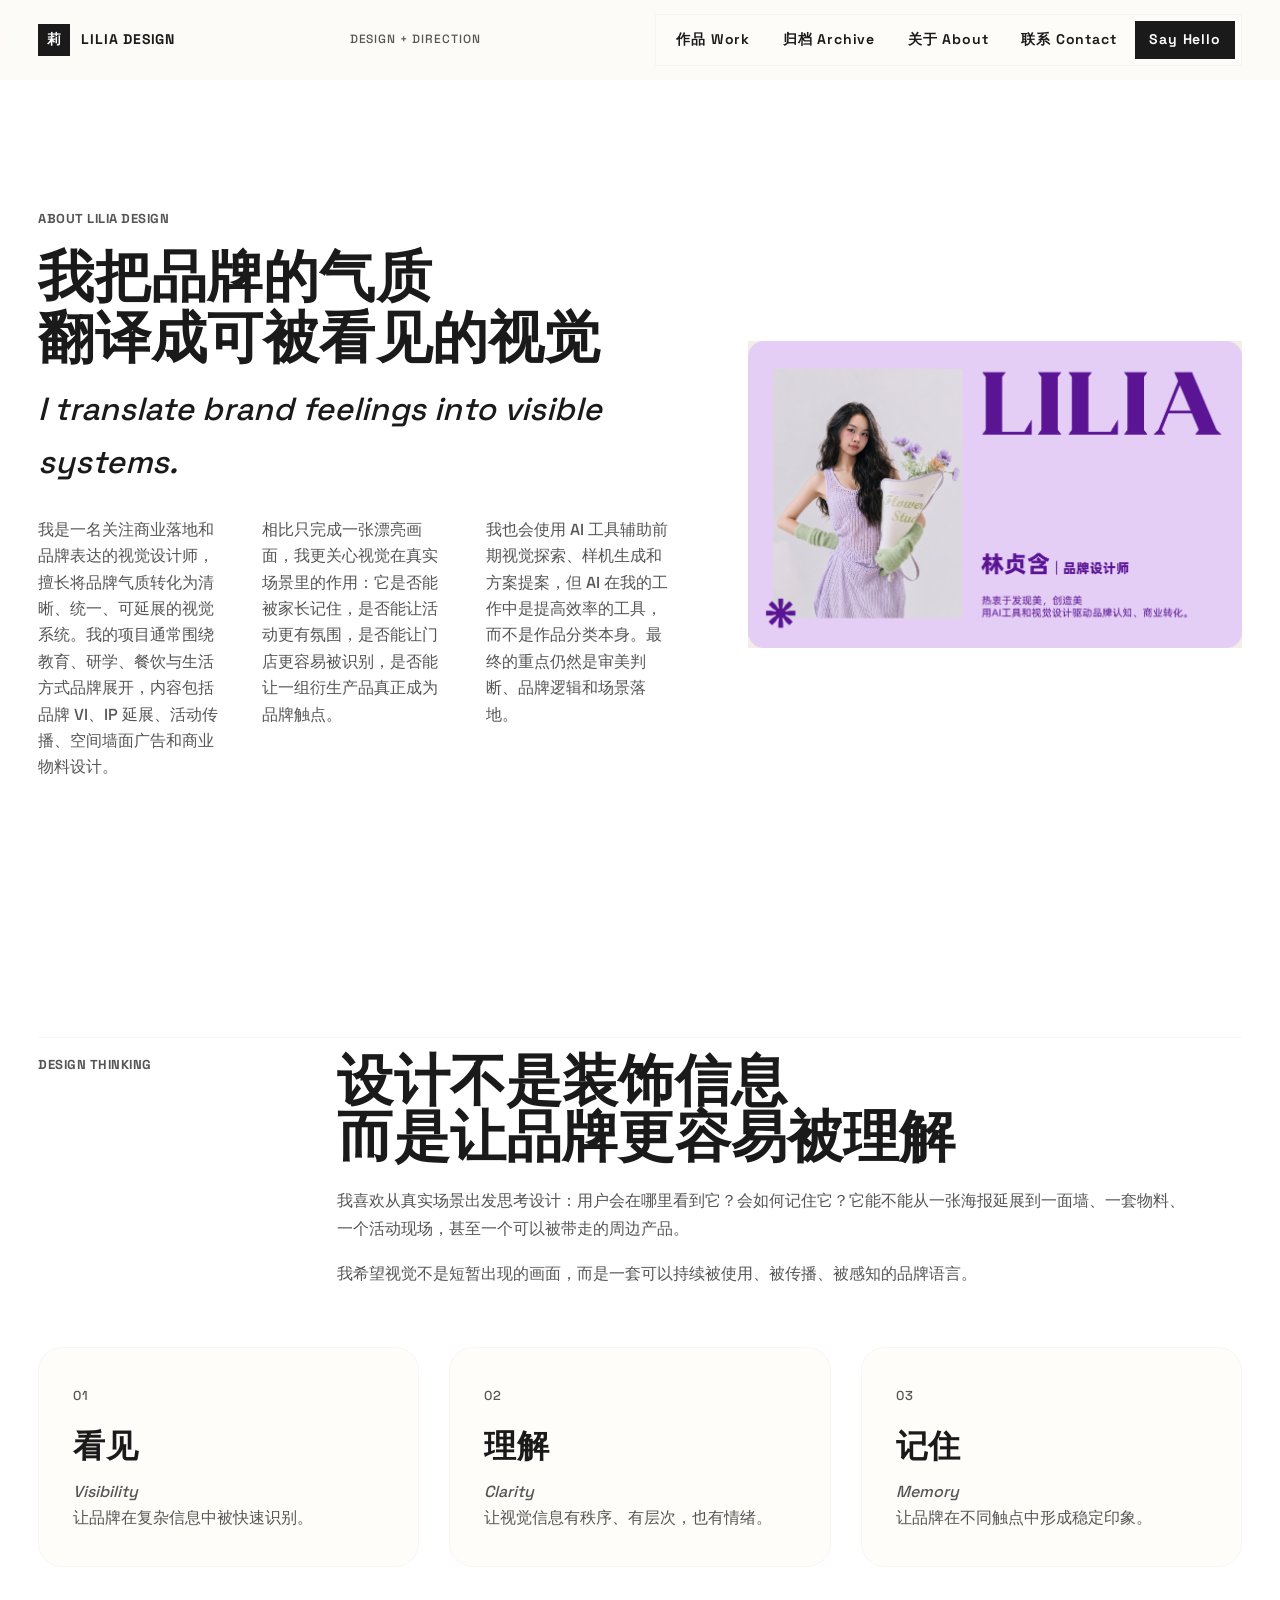
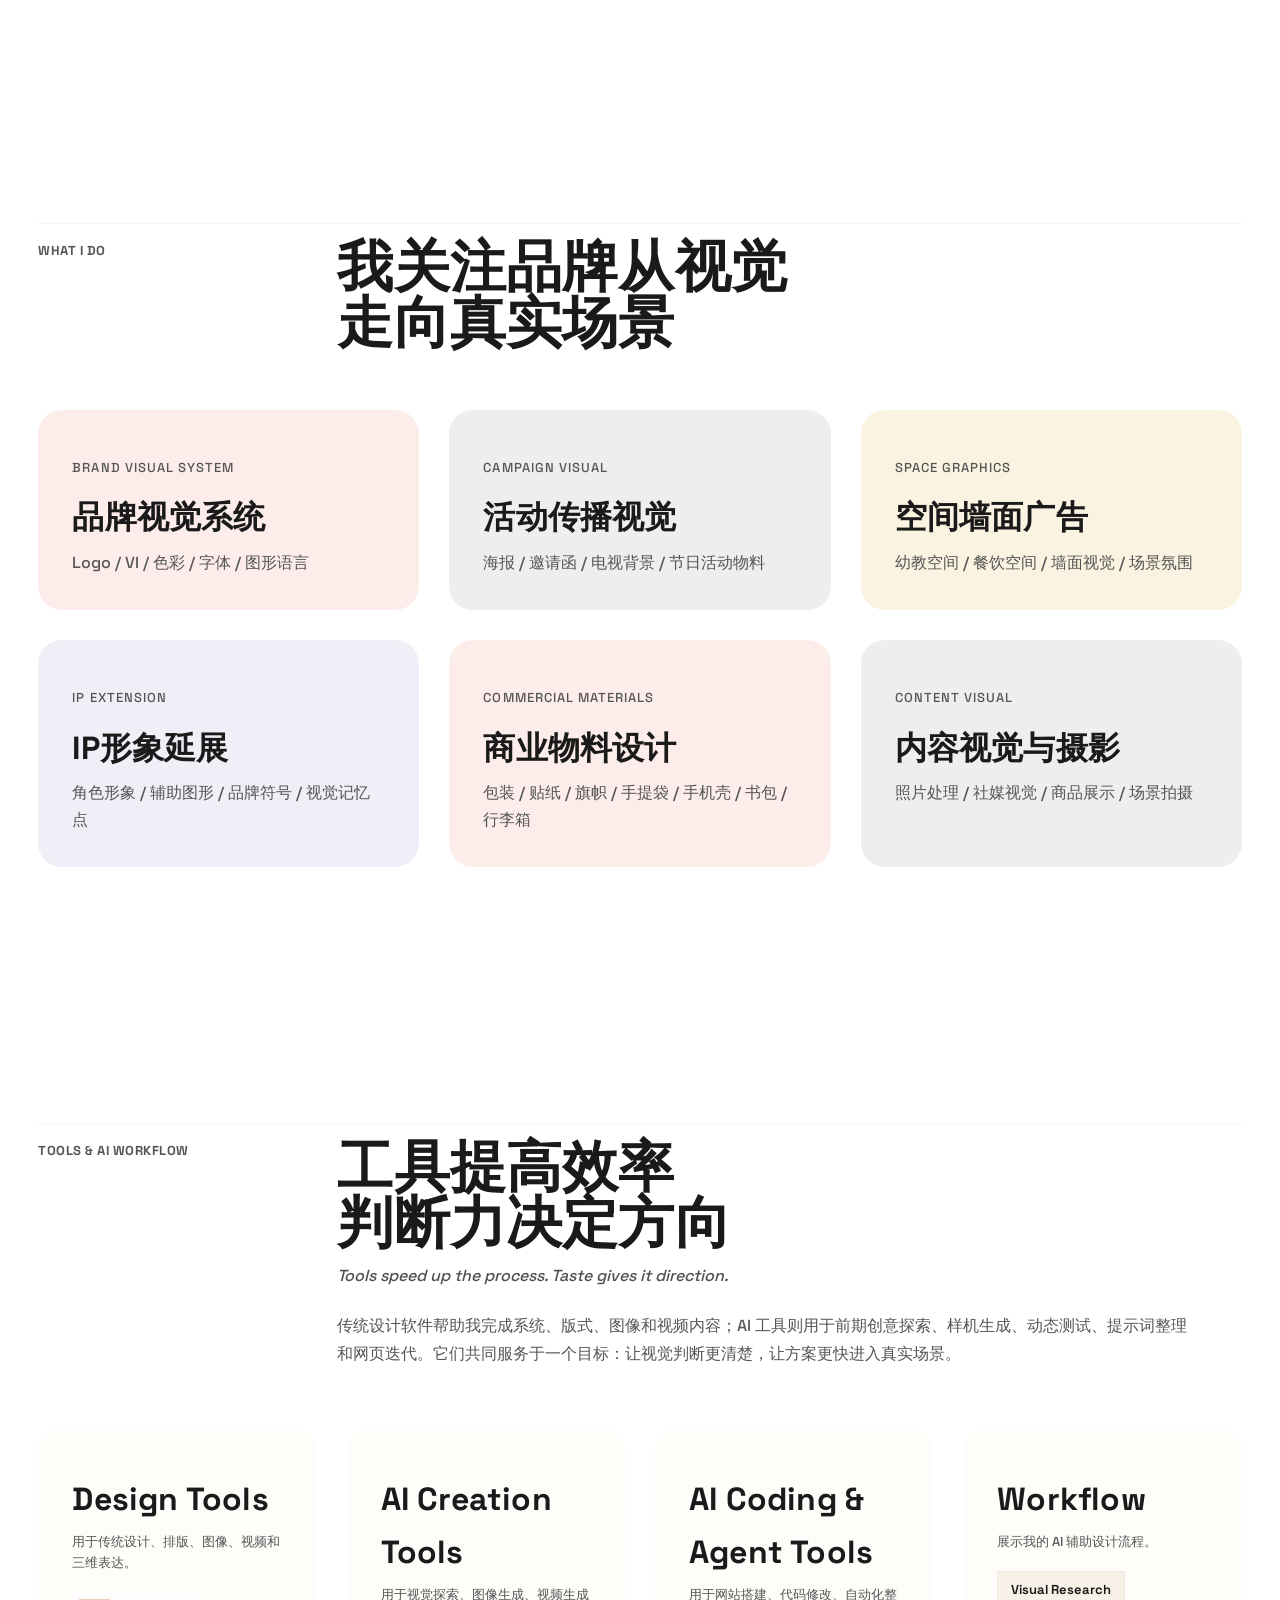
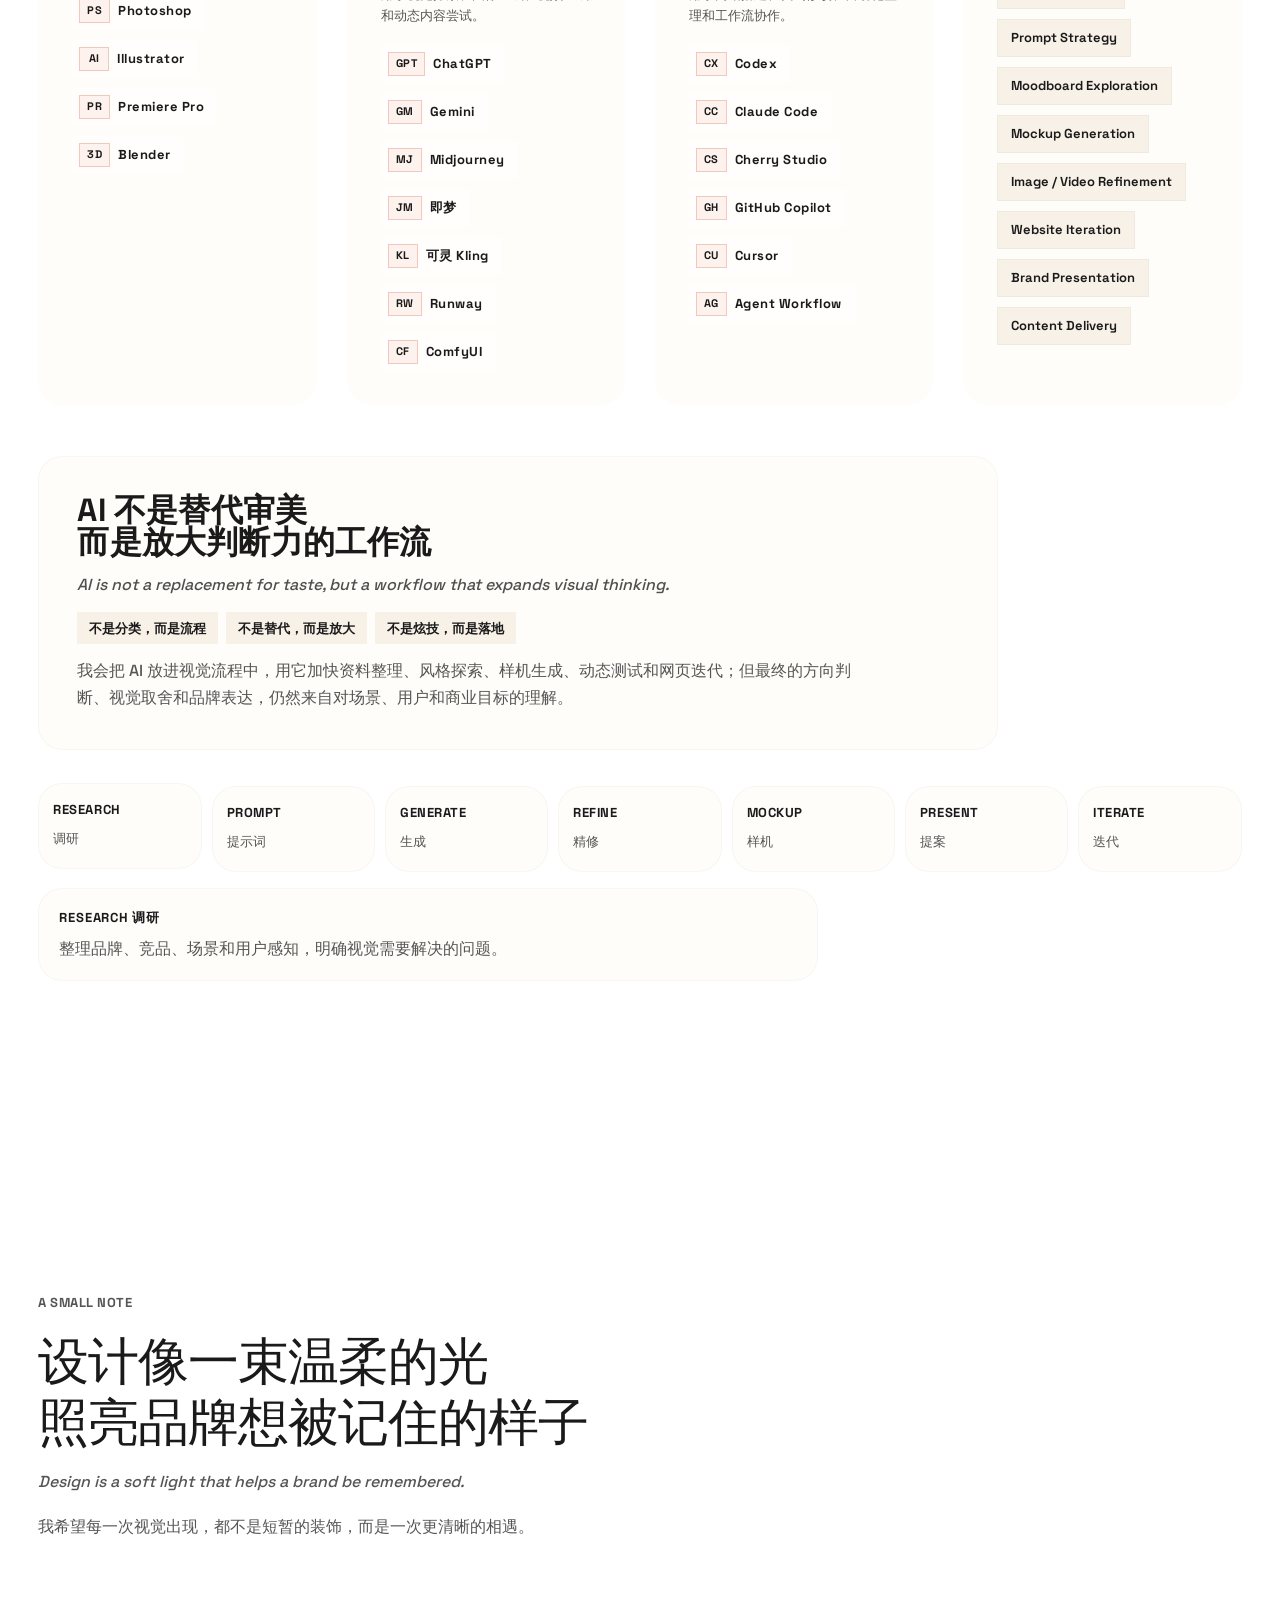
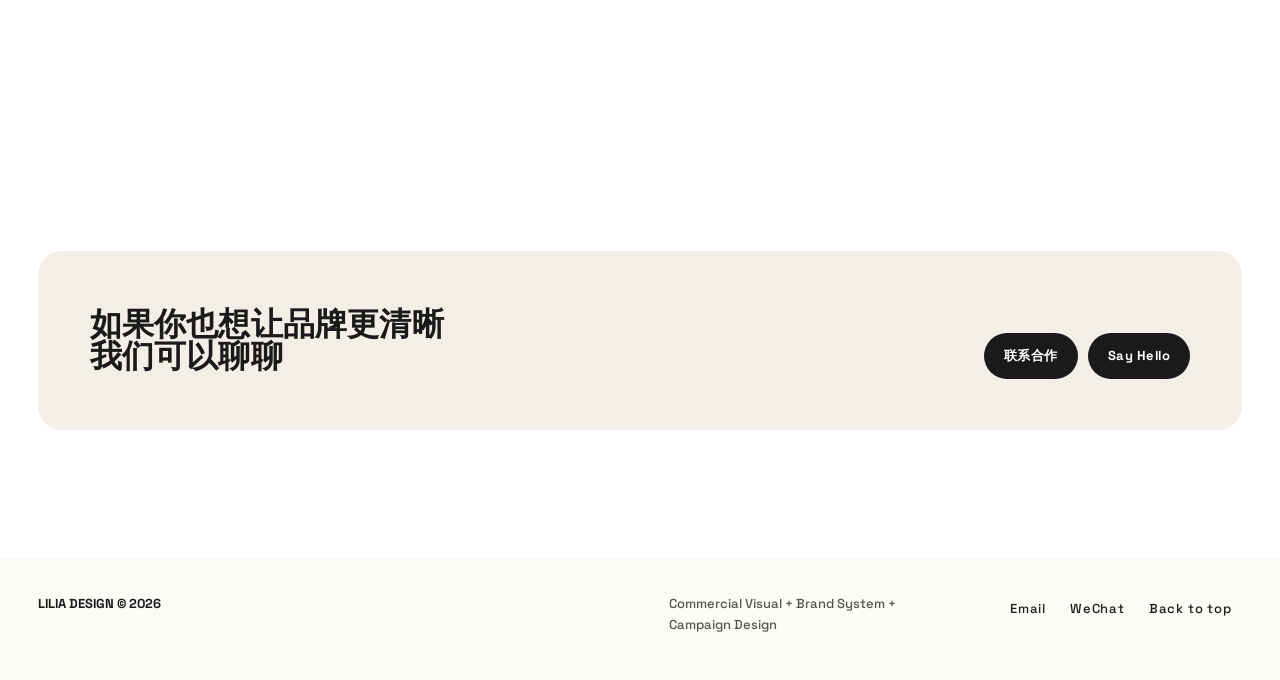
==== commit c991330c: "1" ====
--- a/about.html
+++ b/about.html
@@ -34,12 +34,6 @@
 
       <main class="main-content about-page" data-theme="default">
         <section class="about-hero section">
-          <div class="about-portrait reveal">
-            <div class="image-frame profile-frame">
-              <img src="images/profile/lilia-profile.jpg" alt="LILIA DESIGN 个人照片" loading="lazy" data-fallback>
-            </div>
-            <p class="portrait-note">Commercial Visual Designer<br>Brand System + Campaign Design</p>
-          </div>
           <div class="about-hero-copy">
             <p class="eyebrow reveal">ABOUT LILIA DESIGN</p>
             <h1 class="about-title split-title reveal">
@@ -53,6 +47,13 @@
               <p>我也会使用 AI 工具辅助前期视觉探索、样机生成和方案提案，但 AI 在我的工作中是提高效率的工具，而不是作品分类本身。最终的重点仍然是审美判断、品牌逻辑和场景落地。</p>
             </div>
           </div>
+          <figure class="about-visual-card reveal">
+            <img
+              src="assets/index-about.png"
+              alt="Lilia Design about page visual"
+              loading="eager"
+            >
+          </figure>
         </section>
 
         <section class="section about-thinking">
--- a/css/style.css
+++ b/css/style.css
@@ -1,2 +1,2 @@
-:root{--color-bg:#f7f3ec;--color-surface:#fffaf3;--color-surface-soft:#f1eadf;--color-text:#141414;--color-dark:#172033;--color-muted:#6f6a62;--color-line:#ded6ca;--color-blue:#bfd7f3;--color-blue-soft:#e7f0fb;--color-coral:#f2a394;--color-coral-soft:#fae4de;--color-lilac:#d8c7f2;--color-lilac-soft:#eee8fa;--radius-sm:12px;--radius-md:20px;--radius-lg:32px;--radius-pill:999px;--ease-out:cubic-bezier(.22,1,.36,1);--shadow-soft:0 24px 80px rgba(20,20,20,.08);--fs-display:clamp(48px,7vw,96px);--fs-hero:clamp(40px,6vw,80px);--fs-section:clamp(32px,4.5vw,56px);--fs-project:clamp(28px,3.6vw,44px);--fs-title:clamp(22px,2.6vw,32px);--fs-body:clamp(16px,1.2vw,18px);--fs-small:13px;--fs-nav:14px;--line-tight:.95;--line-normal:1.55;--max-width:1440px;--gutter:clamp(18px,3vw,48px)}*{box-sizing:border-box}html{scroll-behavior:smooth}body{margin:0;overflow-x:hidden;background:var(--color-bg);color:var(--color-text);font-family:"Helvetica Neue",Helvetica,Arial,"PingFang SC","Microsoft YaHei",sans-serif;font-size:var(--fs-body);line-height:var(--line-normal);letter-spacing:0;text-rendering:optimizeLegibility}body.lock-scroll,body.menu-open{overflow:hidden}a{color:inherit;text-decoration:none}img{display:block;max-width:100%}button{color:inherit;font:inherit}@media(hover:hover) and (pointer:fine){body.has-custom-cursor,body.has-custom-cursor a,body.has-custom-cursor button{cursor:none}}.site-shell{min-height:100vh}.site-header{position:sticky;top:0;z-index:50;display:grid;grid-template-columns:auto 1fr auto;align-items:center;gap:20px;width:100%;padding:16px var(--gutter);background:rgba(247,243,236,.88);border-bottom:1px solid rgba(222,214,202,.78);backdrop-filter:blur(18px)}.brand{display:inline-flex;align-items:center;gap:11px;width:fit-content;font-size:var(--fs-nav);font-weight:760;letter-spacing:.06em;text-transform:uppercase}.brand-symbol{display:inline-grid;place-items:center;width:32px;height:32px;border-radius:var(--radius-pill);background:var(--color-dark);color:var(--color-surface);font-size:14px}.header-center{justify-self:center;color:var(--color-muted);font-size:12px;letter-spacing:.08em;text-transform:uppercase}.site-nav{justify-self:end;display:flex;align-items:center;gap:5px;padding:6px;border:1px solid rgba(222,214,202,.8);border-radius:var(--radius-pill);background:rgba(255,250,243,.92)}.nav-link,.nav-cta,.text-link,.button,.filter-button,.floating-view{transition:color .3s var(--ease-out),background-color .3s var(--ease-out),border-color .3s var(--ease-out),opacity .3s var(--ease-out),transform .3s var(--ease-out)}.nav-link,.nav-cta{display:inline-flex;align-items:center;min-height:38px;padding:0 14px;border-radius:var(--radius-pill);color:var(--color-dark);font-size:var(--fs-nav);font-weight:650}.nav-link:hover,.nav-link:focus-visible{transform:translateY(-1px);background:var(--color-blue-soft)}.nav-cta{background:var(--color-dark);color:var(--color-surface)}.nav-cta:hover,.nav-cta:focus-visible{transform:translateY(-1px);background:var(--color-coral-soft);color:var(--color-text)}.menu-toggle{display:none;width:44px;height:44px;padding:0;border:1px solid var(--color-line);border-radius:var(--radius-pill);background:var(--color-surface)}.menu-toggle span{display:block;width:17px;height:1px;margin:5px auto;background:var(--color-text);transition:transform .3s var(--ease-out),opacity .3s var(--ease-out)}.menu-open .menu-toggle span:first-child{transform:translateY(6px) rotate(42deg)}.menu-open .menu-toggle span:nth-child(2){opacity:0}.menu-open .menu-toggle span:last-child{transform:translateY(-6px) rotate(-42deg)}.main-content{overflow:hidden}.section{max-width:var(--max-width);margin:0 auto;padding:clamp(76px,10vw,136px) var(--gutter)}.section-header{display:grid;grid-template-columns:minmax(120px,.26fr) minmax(0,1fr);gap:clamp(24px,5vw,80px);margin-bottom:clamp(28px,4.6vw,64px);padding-top:16px;border-top:1px solid var(--color-line)}.section-kicker,.eyebrow{margin:0;color:var(--color-muted);font-size:var(--fs-small);font-weight:700;letter-spacing:.08em;text-transform:uppercase}.section-title,.contact-title{max-width:860px;margin:0;font-size:var(--fs-section);font-weight:540;line-height:1.04}.small-title{margin:0;font-size:var(--fs-section);line-height:1.05}.hero{display:grid;grid-template-columns:minmax(0,1.04fr) minmax(320px,.72fr);align-items:center;gap:clamp(34px,5.6vw,86px);max-width:var(--max-width);min-height:calc(100vh - 72px);margin:0 auto;padding:clamp(68px,7vw,112px) var(--gutter) clamp(52px,7vw,96px)}.hero-content{max-width:840px}.hero-title{display:grid;gap:8px;margin:22px 0 24px;font-size:var(--fs-hero);font-weight:560;line-height:var(--line-tight)}.hero-title span:last-child{color:var(--color-dark);font-size:clamp(32px,4.8vw,64px);font-weight:430}.hero-copy,.hero-summary{max-width:720px;margin:0;color:var(--color-muted);font-size:var(--fs-body);line-height:1.78}.hero-copy{display:grid;grid-template-columns:repeat(2,minmax(0,1fr));gap:clamp(22px,4vw,64px)}.hero-copy p{margin:0}.hero-actions{display:flex;flex-wrap:wrap;gap:10px;margin-top:30px}.button{display:inline-flex;align-items:center;justify-content:center;min-height:46px;padding:0 20px;border:1px solid var(--color-dark);border-radius:var(--radius-pill);font-size:var(--fs-small);font-weight:700}.button:hover,.button:focus-visible{transform:translateY(-1px)}.button-primary{background:var(--color-dark);color:var(--color-surface)}.button-primary:hover,.button-primary:focus-visible{background:var(--color-blue-soft);color:var(--color-text)}.button-secondary{background:transparent;color:var(--color-dark)}.button-secondary:hover,.button-secondary:focus-visible{background:var(--color-coral-soft);border-color:var(--color-coral)}.image-frame{position:relative;overflow:hidden;border-radius:var(--radius-md);background:linear-gradient(135deg,var(--color-surface-soft),var(--color-blue-soft))}.image-frame img{width:100%;height:100%;object-fit:cover;opacity:0;transform:scale(1);transition:opacity .7s var(--ease-out),transform .7s var(--ease-out)}.image-frame img.is-loaded,.image-frame img[src]{opacity:1}.image-frame.is-placeholder:after{content:"Image pending";position:absolute;inset:0;display:grid;place-items:center;color:var(--color-muted);font-size:12px;letter-spacing:.08em;text-transform:uppercase}.image-frame:hover img{transform:scale(1.03)}.hero-preview,.hero-visual{align-self:center}.hero-preview .image-frame{aspect-ratio:4/5}.hero-preview-meta{display:flex;justify-content:space-between;gap:16px;margin-top:14px;color:var(--color-muted);font-size:12px;letter-spacing:.06em;text-transform:uppercase}.marquee{overflow:hidden;border-top:1px solid var(--color-line);border-bottom:1px solid var(--color-line);background:var(--color-surface-soft);color:var(--color-dark)}.marquee-track{display:flex;width:max-content;animation:marquee 44s linear infinite}.marquee:hover .marquee-track{animation-play-state:paused}.marquee span{padding:13px 18px;white-space:nowrap;font-size:15px}@keyframes marquee{from{transform:translateX(0)}to{transform:translateX(-50%)}}.project-filters{display:flex;flex-wrap:wrap;gap:9px;margin-bottom:26px}.filter-button{min-height:38px;padding:0 14px;border:1px solid var(--color-line);border-radius:var(--radius-pill);background:var(--color-surface);color:var(--color-muted);cursor:pointer}.filter-button.is-active,.filter-button:hover{transform:translateY(-1px);border-color:var(--color-dark);background:var(--color-dark);color:var(--color-surface)}.work-list{display:grid;grid-template-columns:repeat(2,minmax(0,1fr));gap:clamp(20px,3vw,42px);border-top:0}.project-card,.work-row{position:relative;display:grid;gap:16px;min-height:100%;padding:14px;border:1px solid var(--color-line);border-radius:var(--radius-lg);background:linear-gradient(90deg,rgba(222,214,202,.42) 1px,transparent 1px) 0 0/24px 24px,linear-gradient(rgba(222,214,202,.3) 1px,transparent 1px) 0 0/24px 24px,var(--color-surface);transition:transform .35s var(--ease-out),border-color .35s var(--ease-out)}.project-card:hover,.project-card:focus-visible,.work-row:hover,.work-row:focus-visible{transform:translateY(-4px);border-color:rgba(20,20,20,.34)}.project-card.is-disabled,.work-row.is-disabled{opacity:.68;pointer-events:none}.project-card .image-frame,.work-row .image-frame{aspect-ratio:16/10}.project-card-body{display:grid;gap:12px;padding:4px 2px 2px}.project-card-meta{display:flex;flex-wrap:wrap;gap:8px;align-items:center;color:var(--color-muted);font-size:var(--fs-small);text-transform:uppercase;letter-spacing:.04em}.project-card h3{margin:0;font-size:var(--fs-title);font-weight:560;line-height:1.14}.project-card p{margin:0;color:var(--color-muted);font-size:var(--fs-body)}.tag-list{display:flex;flex-wrap:wrap;gap:7px}.tag-list span,.archive-tag,.status-pill{display:inline-flex;align-items:center;min-height:28px;padding:0 10px;border-radius:var(--radius-pill);background:var(--color-blue-soft);color:var(--color-dark);font-size:12px;font-weight:650}.tag-list span:nth-child(2){background:var(--color-coral-soft)}.tag-list span:nth-child(3){background:var(--color-lilac-soft)}.floating-view{position:absolute;right:24px;top:24px;display:inline-flex;align-items:center;min-height:40px;padding:0 14px;border-radius:var(--radius-pill);background:var(--color-dark);color:var(--color-surface);font-size:12px;font-weight:700;opacity:0;transform:translateY(8px)}.project-card:hover .floating-view,.project-card:focus-visible .floating-view{opacity:1;transform:translateY(0)}.work-row:not(.project-card){grid-template-columns:58px 1fr minmax(180px,.7fr) 110px 34px;align-items:center;min-height:84px}.work-number,.work-meta,.work-arrow{color:var(--color-muted);font-size:var(--fs-small)}.work-title{font-size:var(--fs-project);font-weight:540;line-height:1.08;transition:transform .3s var(--ease-out)}.work-type{color:var(--color-muted);font-size:15px}.work-arrow{justify-self:end;font-size:20px;transition:transform .3s var(--ease-out)}.work-row:hover .work-title{transform:translateX(8px)}.work-row:hover .work-arrow{transform:translateX(6px)}.hover-preview{position:fixed;top:0;left:0;z-index:80;width:clamp(260px,22vw,330px);aspect-ratio:4/3;pointer-events:none;opacity:0;transform:translate3d(0,0,0) scale(.98);transition:opacity .24s var(--ease-out),transform .24s var(--ease-out)}.hover-preview img{width:100%;height:100%;object-fit:cover;border-radius:var(--radius-md);background:var(--color-surface-soft);box-shadow:var(--shadow-soft)}.hover-preview.is-visible{opacity:1;transform:var(--preview-transform,translate3d(0,0,0)) scale(1)}.archive-grid{display:grid;grid-template-columns:repeat(4,minmax(0,1fr));gap:clamp(14px,2vw,26px)}.archive-item{margin:0}.archive-link,.image-button{display:block;width:100%;padding:0;border:0;background:transparent;text-align:left}.archive-item .image-frame{aspect-ratio:4/3}.archive-tag{position:absolute;right:10px;bottom:10px;z-index:1;opacity:0;transform:translateY(6px);transition:opacity .3s var(--ease-out),transform .3s var(--ease-out)}.archive-item:hover .archive-tag,.archive-item:focus-within .archive-tag{opacity:1;transform:translateY(0)}.archive-item figcaption{display:flex;justify-content:space-between;gap:12px;padding-top:10px;color:var(--color-muted);font-size:12px}.now-list{display:grid;grid-template-columns:repeat(2,minmax(0,1fr));gap:1px;margin:0;padding:0;background:var(--color-line);list-style:none}.now-list li{min-height:126px;padding:clamp(22px,2.6vw,34px);background:var(--color-surface);color:var(--color-muted);font-size:var(--fs-body)}.contact-grid{display:grid;grid-template-columns:minmax(0,1fr) minmax(280px,.48fr);gap:clamp(24px,4vw,64px)}.contact-intro p{margin:0 0 24px;color:var(--color-muted);font-size:var(--fs-title)}.contact-tags,.social-links{display:flex;flex-wrap:wrap;gap:9px}.contact-tags span{display:inline-flex;min-height:34px;align-items:center;padding:0 12px;border-radius:var(--radius-pill);background:var(--color-lilac-soft);font-size:var(--fs-small);font-weight:650}.contact-tags span:nth-child(2){background:var(--color-blue-soft)}.contact-tags span:nth-child(3){background:var(--color-coral-soft)}.contact-card{display:grid;gap:16px;padding:clamp(22px,3vw,32px);border:1px solid var(--color-line);border-radius:var(--radius-lg);background:var(--color-surface)}.contact-card p{margin:0;color:var(--color-muted)}.wechat-placeholder{display:grid;place-items:center;width:126px;aspect-ratio:1;border-radius:var(--radius-md);background:linear-gradient(90deg,var(--color-line) 1px,transparent 1px) 0 0/16px 16px,linear-gradient(var(--color-line) 1px,transparent 1px) 0 0/16px 16px,var(--color-surface-soft);color:var(--color-muted);font-size:12px}.text-link{display:inline-flex;align-items:center;width:fit-content;min-height:32px;padding:0 10px;margin-left:-10px;border-radius:var(--radius-pill);color:var(--color-dark)}.text-link:hover,.text-link:focus-visible{transform:translateY(-1px);background:var(--color-blue-soft)}.site-footer{max-width:var(--max-width);margin:0 auto;padding:34px var(--gutter) 44px;border-top:1px solid var(--color-line)}.footer-inner{display:grid;grid-template-columns:1fr minmax(220px,.5fr) auto;gap:clamp(20px,4vw,64px);align-items:start}.footer-inner strong,.footer-inner p,.footer-links{font-size:var(--fs-small)}.footer-inner p{margin:0;color:var(--color-muted)}.footer-links{display:flex;flex-wrap:wrap;justify-content:flex-end;gap:4px 14px}.page-hero,.project-detail-hero{max-width:var(--max-width);margin:0 auto;padding:clamp(76px,9vw,130px) var(--gutter) clamp(44px,6vw,84px)}.page-hero h1,.project-detail-hero h1{max-width:1020px;margin:0;font-size:var(--fs-display);font-weight:540;line-height:1}.page-intro{display:grid;grid-template-columns:.27fr 1fr;gap:clamp(24px,5vw,76px);max-width:var(--max-width);margin:0 auto;padding:0 var(--gutter) clamp(66px,7vw,116px)}.page-intro p,.project-detail-hero p{max-width:780px;margin:0;color:var(--color-muted);font-size:var(--fs-body)}.project-grid,.project-info-grid,.project-gallery{display:grid;grid-template-columns:repeat(2,minmax(0,1fr));gap:clamp(18px,2.4vw,32px)}.project-detail-hero{display:grid;grid-template-columns:minmax(180px,.28fr) minmax(0,1fr);gap:clamp(28px,5vw,76px)}.project-meta{display:grid;gap:10px;align-content:start;color:var(--color-muted);font-size:var(--fs-small)}.project-hero-cover{margin-top:34px}.project-hero-cover .image-frame{aspect-ratio:16/10}.info-block{padding:22px;border:1px solid var(--color-line);border-radius:var(--radius-md);background:var(--color-surface)}.info-block h3{margin:0 0 10px;font-size:16px}.info-block p{margin:0;color:var(--color-muted);font-size:15px}.project-image{display:block;padding:0;border:0;background:transparent}.project-image .image-frame{aspect-ratio:4/3}.next-projects{display:flex;justify-content:space-between;gap:16px}.lightbox{position:fixed;inset:0;z-index:120;display:grid;place-items:center;padding:var(--gutter);background:rgba(20,20,20,.82);opacity:0;pointer-events:none;transition:opacity .24s var(--ease-out)}.lightbox.is-open{opacity:1;pointer-events:auto}.lightbox img{max-width:88vw;max-height:86vh;width:auto;height:auto;object-fit:contain;border-radius:var(--radius-md)}.lightbox-close{position:absolute;top:20px;right:20px;display:grid;place-items:center;width:44px;height:44px;border:1px solid rgba(255,250,243,.42);border-radius:var(--radius-pill);background:transparent;color:var(--color-surface)}.custom-cursor{position:fixed;top:0;left:0;z-index:200;display:none;pointer-events:none;transform:translate3d(-100px,-100px,0)}.cursor-dot{position:absolute;width:12px;height:12px;border-radius:var(--radius-pill);background:var(--color-text);transform:translate(-50%,-50%)}.cursor-dot:after{position:absolute;inset:-14px;content:"";border:1px solid rgba(20,20,20,.18);border-radius:inherit}.cursor-label{position:absolute;left:18px;top:12px;min-height:30px;padding:6px 10px;border-radius:var(--radius-pill);background:var(--color-dark);color:var(--color-surface);font-size:12px;opacity:0;transform:translateY(4px);transition:opacity .2s var(--ease-out),transform .2s var(--ease-out)}.custom-cursor.has-label .cursor-label{opacity:1;transform:translateY(0)}#doodle-canvas{position:fixed;inset:0;z-index:190;width:100vw;height:100vh;pointer-events:none}.reveal,[data-reveal]{opacity:0;transform:translateY(16px);transition:opacity .78s var(--ease-out),transform .78s var(--ease-out)}.reveal.is-visible,[data-reveal].is-visible,.is-loaded .hero .reveal{opacity:1;transform:translateY(0)}@media(hover:hover) and (pointer:fine){.custom-cursor{display:block}}@media(max-width:1080px){.hero,.section-header,.page-intro,.project-detail-hero,.contact-grid,.footer-inner{grid-template-columns:1fr}.work-list,.project-grid,.project-info-grid,.project-gallery{grid-template-columns:1fr}.archive-grid{grid-template-columns:repeat(2,minmax(0,1fr))}}@media(max-width:760px){:root{--fs-display:clamp(40px,12vw,64px);--fs-hero:clamp(36px,11vw,58px);--fs-section:clamp(28px,9vw,42px);--fs-project:clamp(24px,8vw,34px);--fs-title:clamp(21px,6vw,28px)}.site-header{grid-template-columns:auto auto;padding-top:12px;padding-bottom:12px}.menu-toggle{z-index:61;display:block;justify-self:end}.site-nav{position:fixed;top:70px;right:var(--gutter);left:var(--gutter);z-index:60;display:grid;justify-self:stretch;gap:8px;padding:14px;border-radius:var(--radius-lg);background:var(--color-surface);box-shadow:var(--shadow-soft);opacity:0;pointer-events:none;transform:translateY(-8px);transition:opacity .28s var(--ease-out),transform .28s var(--ease-out)}.menu-open .site-nav{opacity:1;pointer-events:auto;transform:translateY(0)}.nav-link,.nav-cta{justify-content:flex-start;min-height:48px;font-size:18px}.hero{min-height:auto;padding-top:62px}.hero-copy,.now-list{grid-template-columns:1fr}.hover-preview,.custom-cursor,#doodle-canvas{display:none}.floating-view{position:static;width:fit-content;opacity:1;transform:none}.archive-grid{grid-template-columns:1fr}.archive-tag{opacity:1;transform:none}.footer-links{justify-content:flex-start}.button{min-height:48px}}@media(prefers-reduced-motion:reduce){*,*:before,*:after{scroll-behavior:auto!important;animation-duration:.001ms!important;animation-iteration-count:1!important;transition-duration:.001ms!important}.reveal,[data-reveal],.image-frame img{opacity:1;transform:none}#doodle-canvas,.custom-cursor{display:none!important}}
+:root{--color-bg:#f7f3ec;--color-surface:#fffaf3;--color-surface-soft:#f1eadf;--color-text:#141414;--color-dark:#172033;--color-muted:#6f6a62;--color-line:#ded6ca;--color-blue:#bfd7f3;--color-blue-soft:#e7f0fb;--color-coral:#f2a394;--color-coral-soft:#fae4de;--color-lilac:#d8c7f2;--color-lilac-soft:#eee8fa;--radius-sm:12px;--radius-md:20px;--radius-lg:32px;--radius-pill:999px;--ease-out:cubic-bezier(.22,1,.36,1);--shadow-soft:0 24px 80px rgba(20,20,20,.08);--fs-display:clamp(48px,7vw,96px);--fs-hero:clamp(40px,6vw,80px);--fs-section:clamp(32px,4.5vw,56px);--fs-project:clamp(28px,3.6vw,44px);--fs-title:clamp(22px,2.6vw,32px);--fs-body:clamp(16px,1.2vw,18px);--fs-small:13px;--fs-nav:14px;--line-tight:.95;--line-normal:1.55;--max-width:1440px;--gutter:clamp(18px,3vw,48px)}*{box-sizing:border-box}html{scroll-behavior:smooth}body{margin:0;overflow-x:hidden;background:var(--color-bg);color:var(--color-text);font-family:"Helvetica Neue",Helvetica,Arial,"PingFang SC","Microsoft YaHei",sans-serif;font-size:var(--fs-body);line-height:var(--line-normal);letter-spacing:0;text-rendering:optimizeLegibility}body.lock-scroll,body.menu-open{overflow:hidden}a{color:inherit;text-decoration:none}img{display:block;max-width:100%}button{color:inherit;font:inherit}@media(hover:hover) and (pointer:fine){body.has-custom-cursor,body.has-custom-cursor a,body.has-custom-cursor button{cursor:none}}.site-shell{min-height:100vh}.site-header{position:sticky;top:0;z-index:50;display:grid;grid-template-columns:auto 1fr auto;align-items:center;gap:20px;width:100%;padding:16px var(--gutter);background:rgba(247,243,236,.88);border-bottom:1px solid rgba(222,214,202,.78);backdrop-filter:blur(18px)}.brand{display:inline-flex;align-items:center;gap:11px;width:fit-content;font-size:var(--fs-nav);font-weight:760;letter-spacing:.06em;text-transform:uppercase}.brand-symbol{display:inline-grid;place-items:center;width:32px;height:32px;border-radius:var(--radius-pill);background:var(--color-dark);color:var(--color-surface);font-size:14px}.header-center{justify-self:center;color:var(--color-muted);font-size:12px;letter-spacing:.08em;text-transform:uppercase}.site-nav{justify-self:end;display:flex;align-items:center;gap:5px;padding:6px;border:1px solid rgba(222,214,202,.8);border-radius:var(--radius-pill);background:rgba(255,250,243,.92)}.nav-link,.nav-cta,.text-link,.button,.filter-button,.floating-view{transition:color .3s var(--ease-out),background-color .3s var(--ease-out),border-color .3s var(--ease-out),opacity .3s var(--ease-out),transform .3s var(--ease-out)}.nav-link,.nav-cta{display:inline-flex;align-items:center;min-height:38px;padding:0 14px;border-radius:var(--radius-pill);color:var(--color-dark);font-size:var(--fs-nav);font-weight:650}.nav-link:hover,.nav-link:focus-visible{transform:translateY(-1px);background:var(--color-blue-soft)}.nav-cta{background:var(--color-dark);color:var(--color-surface)}.nav-cta:hover,.nav-cta:focus-visible{transform:translateY(-1px);background:var(--color-coral-soft);color:var(--color-text)}.menu-toggle{display:none;width:44px;height:44px;padding:0;border:1px solid var(--color-line);border-radius:var(--radius-pill);background:var(--color-surface)}.menu-toggle span{display:block;width:17px;height:1px;margin:5px auto;background:var(--color-text);transition:transform .3s var(--ease-out),opacity .3s var(--ease-out)}.menu-open .menu-toggle span:first-child{transform:translateY(6px) rotate(42deg)}.menu-open .menu-toggle span:nth-child(2){opacity:0}.menu-open .menu-toggle span:last-child{transform:translateY(-6px) rotate(-42deg)}.main-content{overflow:hidden}.section{max-width:var(--max-width);margin:0 auto;padding:clamp(76px,10vw,136px) var(--gutter)}.section-header{display:grid;grid-template-columns:minmax(120px,.26fr) minmax(0,1fr);gap:clamp(24px,5vw,80px);margin-bottom:clamp(28px,4.6vw,64px);padding-top:16px;border-top:1px solid var(--color-line)}.section-kicker,.eyebrow{margin:0;color:var(--color-muted);font-size:var(--fs-small);font-weight:700;letter-spacing:.08em;text-transform:uppercase}.section-title,.contact-title{max-width:860px;margin:0;font-size:var(--fs-section);font-weight:540;line-height:1.04}.small-title{margin:0;font-size:var(--fs-section);line-height:1.05}.hero{display:grid;grid-template-columns:minmax(0,1.04fr) minmax(320px,.72fr);align-items:center;gap:clamp(34px,5.6vw,86px);max-width:var(--max-width);min-height:calc(100vh - 72px);margin:0 auto;padding:clamp(68px,7vw,112px) var(--gutter) clamp(52px,7vw,96px)}.hero-content{max-width:840px}.hero-title{display:grid;gap:8px;margin:22px 0 24px;font-size:var(--fs-hero);font-weight:560;line-height:var(--line-tight)}.hero-title span:last-child{color:var(--color-dark);font-size:clamp(32px,4.8vw,64px);font-weight:430}.hero-copy,.hero-summary{max-width:720px;margin:0;color:var(--color-muted);font-size:var(--fs-body);line-height:1.78}.hero-copy{display:grid;grid-template-columns:repeat(2,minmax(0,1fr));gap:clamp(22px,4vw,64px)}.hero-copy p{margin:0}.hero-actions{display:flex;flex-wrap:wrap;gap:10px;margin-top:30px}.button{display:inline-flex;align-items:center;justify-content:center;min-height:46px;padding:0 20px;border:1px solid var(--color-dark);border-radius:var(--radius-pill);font-size:var(--fs-small);font-weight:700}.button:hover,.button:focus-visible{transform:translateY(-1px)}.button-primary{background:var(--color-dark);color:var(--color-surface)}.button-primary:hover,.button-primary:focus-visible{background:var(--color-blue-soft);color:var(--color-text)}.button-secondary{background:transparent;color:var(--color-dark)}.button-secondary:hover,.button-secondary:focus-visible{background:var(--color-coral-soft);border-color:var(--color-coral)}.image-frame{position:relative;overflow:hidden;border-radius:var(--radius-md);background:linear-gradient(135deg,var(--color-surface-soft),var(--color-blue-soft))}.image-frame img{width:100%;height:100%;object-fit:cover;opacity:0;transform:scale(1);transition:opacity .7s var(--ease-out),transform .7s var(--ease-out)}.image-frame img.is-loaded,.image-frame img[src]{opacity:1}.image-frame.is-placeholder:after{content:"";position:absolute;inset:0;display:grid;place-items:center;color:var(--color-muted);font-size:12px;letter-spacing:.08em;text-transform:uppercase}.image-frame:hover img{transform:scale(1.03)}.hero-preview,.hero-visual{align-self:center}.hero-preview .image-frame{aspect-ratio:4/5}.hero-preview-meta{display:flex;justify-content:space-between;gap:16px;margin-top:14px;color:var(--color-muted);font-size:12px;letter-spacing:.06em;text-transform:uppercase}.marquee{overflow:hidden;border-top:1px solid var(--color-line);border-bottom:1px solid var(--color-line);background:var(--color-surface-soft);color:var(--color-dark)}.marquee-track{display:flex;width:max-content;animation:marquee 44s linear infinite}.marquee:hover .marquee-track{animation-play-state:paused}.marquee span{padding:13px 18px;white-space:nowrap;font-size:15px}@keyframes marquee{from{transform:translateX(0)}to{transform:translateX(-50%)}}.project-filters{display:flex;flex-wrap:wrap;gap:9px;margin-bottom:26px}.filter-button{min-height:38px;padding:0 14px;border:1px solid var(--color-line);border-radius:var(--radius-pill);background:var(--color-surface);color:var(--color-muted);cursor:pointer}.filter-button.is-active,.filter-button:hover{transform:translateY(-1px);border-color:var(--color-dark);background:var(--color-dark);color:var(--color-surface)}.work-list{display:grid;grid-template-columns:repeat(2,minmax(0,1fr));gap:clamp(20px,3vw,42px);border-top:0}.project-card,.work-row{position:relative;display:grid;gap:16px;min-height:100%;padding:14px;border:1px solid var(--color-line);border-radius:var(--radius-lg);background:linear-gradient(90deg,rgba(222,214,202,.42) 1px,transparent 1px) 0 0/24px 24px,linear-gradient(rgba(222,214,202,.3) 1px,transparent 1px) 0 0/24px 24px,var(--color-surface);transition:transform .35s var(--ease-out),border-color .35s var(--ease-out)}.project-card:hover,.project-card:focus-visible,.work-row:hover,.work-row:focus-visible{transform:translateY(-4px);border-color:rgba(20,20,20,.34)}.project-card.is-disabled,.work-row.is-disabled{opacity:.68;pointer-events:none}.project-card .image-frame,.work-row .image-frame{aspect-ratio:16/10}.project-card-body{display:grid;gap:12px;padding:4px 2px 2px}.project-card-meta{display:flex;flex-wrap:wrap;gap:8px;align-items:center;color:var(--color-muted);font-size:var(--fs-small);text-transform:uppercase;letter-spacing:.04em}.project-card h3{margin:0;font-size:var(--fs-title);font-weight:560;line-height:1.14}.project-card p{margin:0;color:var(--color-muted);font-size:var(--fs-body)}.tag-list{display:flex;flex-wrap:wrap;gap:7px}.tag-list span,.archive-tag,.status-pill{display:inline-flex;align-items:center;min-height:28px;padding:0 10px;border-radius:var(--radius-pill);background:var(--color-blue-soft);color:var(--color-dark);font-size:12px;font-weight:650}.tag-list span:nth-child(2){background:var(--color-coral-soft)}.tag-list span:nth-child(3){background:var(--color-lilac-soft)}.floating-view{position:absolute;right:24px;top:24px;display:inline-flex;align-items:center;min-height:40px;padding:0 14px;border-radius:var(--radius-pill);background:var(--color-dark);color:var(--color-surface);font-size:12px;font-weight:700;opacity:0;transform:translateY(8px)}.project-card:hover .floating-view,.project-card:focus-visible .floating-view{opacity:1;transform:translateY(0)}.work-row:not(.project-card){grid-template-columns:58px 1fr minmax(180px,.7fr) 110px 34px;align-items:center;min-height:84px}.work-number,.work-meta,.work-arrow{color:var(--color-muted);font-size:var(--fs-small)}.work-title{font-size:var(--fs-project);font-weight:540;line-height:1.08;transition:transform .3s var(--ease-out)}.work-type{color:var(--color-muted);font-size:15px}.work-arrow{justify-self:end;font-size:20px;transition:transform .3s var(--ease-out)}.work-row:hover .work-title{transform:translateX(8px)}.work-row:hover .work-arrow{transform:translateX(6px)}.hover-preview{position:fixed;top:0;left:0;z-index:80;width:clamp(260px,22vw,330px);aspect-ratio:4/3;pointer-events:none;opacity:0;transform:translate3d(0,0,0) scale(.98);transition:opacity .24s var(--ease-out),transform .24s var(--ease-out)}.hover-preview img{width:100%;height:100%;object-fit:cover;border-radius:var(--radius-md);background:var(--color-surface-soft);box-shadow:var(--shadow-soft)}.hover-preview.is-visible{opacity:1;transform:var(--preview-transform,translate3d(0,0,0)) scale(1)}.archive-grid{display:grid;grid-template-columns:repeat(4,minmax(0,1fr));gap:clamp(14px,2vw,26px)}.archive-item{margin:0}.archive-link,.image-button{display:block;width:100%;padding:0;border:0;background:transparent;text-align:left}.archive-item .image-frame{aspect-ratio:4/3}.archive-tag{position:absolute;right:10px;bottom:10px;z-index:1;opacity:0;transform:translateY(6px);transition:opacity .3s var(--ease-out),transform .3s var(--ease-out)}.archive-item:hover .archive-tag,.archive-item:focus-within .archive-tag{opacity:1;transform:translateY(0)}.archive-item figcaption{display:flex;justify-content:space-between;gap:12px;padding-top:10px;color:var(--color-muted);font-size:12px}.now-list{display:grid;grid-template-columns:repeat(2,minmax(0,1fr));gap:1px;margin:0;padding:0;background:var(--color-line);list-style:none}.now-list li{min-height:126px;padding:clamp(22px,2.6vw,34px);background:var(--color-surface);color:var(--color-muted);font-size:var(--fs-body)}.contact-grid{display:grid;grid-template-columns:minmax(0,1fr) minmax(280px,.48fr);gap:clamp(24px,4vw,64px)}.contact-intro p{margin:0 0 24px;color:var(--color-muted);font-size:var(--fs-title)}.contact-tags,.social-links{display:flex;flex-wrap:wrap;gap:9px}.contact-tags span{display:inline-flex;min-height:34px;align-items:center;padding:0 12px;border-radius:var(--radius-pill);background:var(--color-lilac-soft);font-size:var(--fs-small);font-weight:650}.contact-tags span:nth-child(2){background:var(--color-blue-soft)}.contact-tags span:nth-child(3){background:var(--color-coral-soft)}.contact-card{display:grid;gap:16px;padding:clamp(22px,3vw,32px);border:1px solid var(--color-line);border-radius:var(--radius-lg);background:var(--color-surface)}.contact-card p{margin:0;color:var(--color-muted)}.wechat-placeholder{display:grid;place-items:center;width:126px;aspect-ratio:1;border-radius:var(--radius-md);background:linear-gradient(90deg,var(--color-line) 1px,transparent 1px) 0 0/16px 16px,linear-gradient(var(--color-line) 1px,transparent 1px) 0 0/16px 16px,var(--color-surface-soft);color:var(--color-muted);font-size:12px}.text-link{display:inline-flex;align-items:center;width:fit-content;min-height:32px;padding:0 10px;margin-left:-10px;border-radius:var(--radius-pill);color:var(--color-dark)}.text-link:hover,.text-link:focus-visible{transform:translateY(-1px);background:var(--color-blue-soft)}.site-footer{max-width:var(--max-width);margin:0 auto;padding:34px var(--gutter) 44px;border-top:1px solid var(--color-line)}.footer-inner{display:grid;grid-template-columns:1fr minmax(220px,.5fr) auto;gap:clamp(20px,4vw,64px);align-items:start}.footer-inner strong,.footer-inner p,.footer-links{font-size:var(--fs-small)}.footer-inner p{margin:0;color:var(--color-muted)}.footer-links{display:flex;flex-wrap:wrap;justify-content:flex-end;gap:4px 14px}.page-hero,.project-detail-hero{max-width:var(--max-width);margin:0 auto;padding:clamp(76px,9vw,130px) var(--gutter) clamp(44px,6vw,84px)}.page-hero h1,.project-detail-hero h1{max-width:1020px;margin:0;font-size:var(--fs-display);font-weight:540;line-height:1}.page-intro{display:grid;grid-template-columns:.27fr 1fr;gap:clamp(24px,5vw,76px);max-width:var(--max-width);margin:0 auto;padding:0 var(--gutter) clamp(66px,7vw,116px)}.page-intro p,.project-detail-hero p{max-width:780px;margin:0;color:var(--color-muted);font-size:var(--fs-body)}.project-grid,.project-info-grid,.project-gallery{display:grid;grid-template-columns:repeat(2,minmax(0,1fr));gap:clamp(18px,2.4vw,32px)}.project-detail-hero{display:grid;grid-template-columns:minmax(180px,.28fr) minmax(0,1fr);gap:clamp(28px,5vw,76px)}.project-meta{display:grid;gap:10px;align-content:start;color:var(--color-muted);font-size:var(--fs-small)}.project-hero-cover{margin-top:34px}.project-hero-cover .image-frame{aspect-ratio:16/10}.info-block{padding:22px;border:1px solid var(--color-line);border-radius:var(--radius-md);background:var(--color-surface)}.info-block h3{margin:0 0 10px;font-size:16px}.info-block p{margin:0;color:var(--color-muted);font-size:15px}.project-image{display:block;padding:0;border:0;background:transparent}.project-image .image-frame{aspect-ratio:4/3}.next-projects{display:flex;justify-content:space-between;gap:16px}.lightbox{position:fixed;inset:0;z-index:120;display:grid;place-items:center;padding:var(--gutter);background:rgba(20,20,20,.82);opacity:0;pointer-events:none;transition:opacity .24s var(--ease-out)}.lightbox.is-open{opacity:1;pointer-events:auto}.lightbox img{max-width:88vw;max-height:86vh;width:auto;height:auto;object-fit:contain;border-radius:var(--radius-md)}.lightbox-close{position:absolute;top:20px;right:20px;display:grid;place-items:center;width:44px;height:44px;border:1px solid rgba(255,250,243,.42);border-radius:var(--radius-pill);background:transparent;color:var(--color-surface)}.custom-cursor{position:fixed;top:0;left:0;z-index:200;display:none;pointer-events:none;transform:translate3d(-100px,-100px,0)}.cursor-dot{position:absolute;width:12px;height:12px;border-radius:var(--radius-pill);background:var(--color-text);transform:translate(-50%,-50%)}.cursor-dot:after{position:absolute;inset:-14px;content:"";border:1px solid rgba(20,20,20,.18);border-radius:inherit}.cursor-label{position:absolute;left:18px;top:12px;min-height:30px;padding:6px 10px;border-radius:var(--radius-pill);background:var(--color-dark);color:var(--color-surface);font-size:12px;opacity:0;transform:translateY(4px);transition:opacity .2s var(--ease-out),transform .2s var(--ease-out)}.custom-cursor.has-label .cursor-label{opacity:1;transform:translateY(0)}#doodle-canvas{position:fixed;inset:0;z-index:190;width:100vw;height:100vh;pointer-events:none}.reveal,[data-reveal]{opacity:0;transform:translateY(16px);transition:opacity .78s var(--ease-out),transform .78s var(--ease-out)}.reveal.is-visible,[data-reveal].is-visible,.is-loaded .hero .reveal{opacity:1;transform:translateY(0)}@media(hover:hover) and (pointer:fine){.custom-cursor{display:block}}@media(max-width:1080px){.hero,.section-header,.page-intro,.project-detail-hero,.contact-grid,.footer-inner{grid-template-columns:1fr}.work-list,.project-grid,.project-info-grid,.project-gallery{grid-template-columns:1fr}.archive-grid{grid-template-columns:repeat(2,minmax(0,1fr))}}@media(max-width:760px){:root{--fs-display:clamp(40px,12vw,64px);--fs-hero:clamp(36px,11vw,58px);--fs-section:clamp(28px,9vw,42px);--fs-project:clamp(24px,8vw,34px);--fs-title:clamp(21px,6vw,28px)}.site-header{grid-template-columns:auto auto;padding-top:12px;padding-bottom:12px}.menu-toggle{z-index:61;display:block;justify-self:end}.site-nav{position:fixed;top:70px;right:var(--gutter);left:var(--gutter);z-index:60;display:grid;justify-self:stretch;gap:8px;padding:14px;border-radius:var(--radius-lg);background:var(--color-surface);box-shadow:var(--shadow-soft);opacity:0;pointer-events:none;transform:translateY(-8px);transition:opacity .28s var(--ease-out),transform .28s var(--ease-out)}.menu-open .site-nav{opacity:1;pointer-events:auto;transform:translateY(0)}.nav-link,.nav-cta{justify-content:flex-start;min-height:48px;font-size:18px}.hero{min-height:auto;padding-top:62px}.hero-copy,.now-list{grid-template-columns:1fr}.hover-preview,.custom-cursor,#doodle-canvas{display:none}.floating-view{position:static;width:fit-content;opacity:1;transform:none}.archive-grid{grid-template-columns:1fr}.archive-tag{opacity:1;transform:none}.footer-links{justify-content:flex-start}.button{min-height:48px}}@media(prefers-reduced-motion:reduce){*,*:before,*:after{scroll-behavior:auto!important;animation-duration:.001ms!important;animation-iteration-count:1!important;transition-duration:.001ms!important}.reveal,[data-reveal],.image-frame img{opacity:1;transform:none}#doodle-canvas,.custom-cursor{display:none!important}}
 /* Motion/theme refinements are layered in css/content.css to keep the main visual system stable. */
--- a/css/content.css
+++ b/css/content.css
@@ -1,3 +1,5 @@
+@import url('https://fonts.googleapis.com/css2?family=Space+Grotesk:wght@400;500;600;700&display=swap');
+
 .section-subtitle {
   margin: 12px 0 0;
   color: var(--color-muted);
@@ -35,7 +37,7 @@
 
 .about-hero {
   display: grid;
-  grid-template-columns: minmax(280px, 0.44fr) minmax(0, 1fr);
+  grid-template-columns: minmax(0, 1fr) minmax(320px, 0.78fr);
   align-items: center;
   gap: clamp(30px, 6vw, 88px);
 }
@@ -61,6 +63,26 @@
   font-size: var(--fs-small);
   letter-spacing: 0.04em;
   text-transform: uppercase;
+}
+
+.about-visual-card {
+  width: 100%;
+  max-width: 560px;
+  margin: 0 auto;
+  border-radius: var(--radius-large, 32px);
+  background: var(--surface-warm, #f4efe6);
+  overflow: hidden;
+  box-shadow: var(--shadow-flat, 6px 6px 0 rgba(26, 26, 26, 0.04));
+}
+
+.about-visual-card img {
+  display: block;
+  width: 100%;
+  height: auto;
+  max-height: 620px;
+  object-fit: contain;
+  object-position: center;
+  border-radius: inherit;
 }
 
 .about-title {
@@ -895,6 +917,14 @@
     grid-template-columns: 1fr;
   }
 
+  .about-visual-card {
+    max-width: 100%;
+  }
+
+  .about-visual-card img {
+    max-height: 520px;
+  }
+
   .flow-step:not(:last-child)::after {
     top: auto;
     right: auto;
@@ -961,3 +991,7638 @@
     transition: none;
   }
 }
+
+/* Soft art portfolio override: CSS-only visual reset, appended as the final layer. */
+:root {
+  --bg-clean: #fdfbf7;
+  --surface-warm: #f0eae1;
+  --surface-soft: #f7f0e8;
+  --text-primary: #1a1a1a;
+  --text-muted: #6b625a;
+  --line-soft: rgba(26, 26, 26, 0.06);
+  --theme-accent: #e76f51;
+  --theme-accent-secondary: #8a9a86;
+  --theme-accent-third: #d6a85a;
+  --radius-soft: 24px;
+  --radius-large: 32px;
+  --shadow-flat: 6px 6px 0 rgba(26, 26, 26, 0.04);
+  --ease-elastic: cubic-bezier(0.34, 1.56, 0.64, 1);
+  --color-bg: var(--bg-clean);
+  --color-surface: #fffdf9;
+  --color-surface-soft: var(--surface-soft);
+  --color-text: var(--text-primary);
+  --color-dark: var(--text-primary);
+  --color-muted: var(--text-muted);
+  --color-line: var(--line-soft);
+  --color-blue: var(--theme-accent);
+  --color-blue-soft: #f8e7de;
+  --color-coral: var(--theme-accent);
+  --color-coral-soft: #f8e7de;
+  --color-lilac: var(--theme-accent-secondary);
+  --color-lilac-soft: #edf1e9;
+  --radius-sm: var(--radius-soft);
+  --radius-md: var(--radius-soft);
+  --radius-lg: var(--radius-large);
+  --radius-pill: 999px;
+  --shadow-soft: var(--shadow-flat);
+}
+
+body {
+  overflow-x: hidden;
+  background: var(--bg-clean);
+  color: var(--text-primary);
+  font-family: "Space Grotesk", "PingFang SC", "Microsoft YaHei", sans-serif;
+}
+
+h1,
+h2,
+h3,
+.hero-title,
+.section-title,
+.display-title,
+.project-title,
+.contact-title,
+.small-title {
+  color: var(--text-primary);
+  font-family: "Space Grotesk", -apple-system, BlinkMacSystemFont, "PingFang SC", "Heiti SC", "Microsoft YaHei", sans-serif;
+  letter-spacing: -0.02em;
+}
+
+.site-header,
+.site-nav,
+.site-nav a,
+.nav-link,
+.nav-cta,
+.btn,
+.button,
+.tag,
+.tag-list span,
+.archive-tag,
+.status-pill,
+.contact-tags span,
+.eyebrow,
+.section-kicker,
+.filter-button,
+.work-number,
+.work-meta,
+.project-card-meta,
+.chat-meta {
+  font-family: "Space Grotesk", sans-serif;
+  letter-spacing: 0.5px;
+}
+
+* {
+  box-shadow: none;
+}
+
+section,
+.page-section,
+.hero,
+.about-section,
+.contact-section,
+.archive-section,
+.about-page,
+.contact-page,
+.main-content {
+  background-color: var(--bg-clean);
+  background-image: none;
+}
+
+.site-header {
+  padding-top: 14px;
+  padding-bottom: 14px;
+  border-bottom: none;
+  background: rgba(253, 251, 247, 0.82);
+  box-shadow: none;
+  backdrop-filter: blur(10px);
+}
+
+.site-nav {
+  border: 1px solid var(--line-soft);
+  background: rgba(255, 253, 249, 0.72);
+}
+
+.site-header a,
+.site-nav a,
+.nav-link,
+.nav-cta,
+.text-link {
+  transition: all 0.6s var(--ease-elastic);
+}
+
+.site-header a:hover,
+.site-header a:focus-visible,
+.site-nav a:hover,
+.site-nav a:focus-visible,
+.nav-link:hover,
+.nav-link:focus-visible,
+.text-link:hover,
+.text-link:focus-visible {
+  color: var(--theme-accent);
+  background: transparent;
+  transform: translateY(-2px);
+}
+
+.project-card,
+.work-card,
+.work-row,
+.archive-card,
+.archive-item,
+.quote-card,
+.chat-card,
+.tool-card,
+.tool-group,
+.contact-card,
+.contact-panel,
+.contact-info,
+.start-conversation,
+.image-frame,
+.img-wrapper,
+.hero-stage,
+.hero-stage-card,
+.feedback-card,
+.now-card,
+.now-list li,
+.thinking-card,
+.service-card,
+.info-block,
+.agent-note,
+.flow-step,
+.flow-detail,
+.collab-steps span {
+  border: 1px solid var(--line-soft);
+  border-radius: var(--radius-soft);
+  background: rgba(255, 253, 249, 0.82);
+  box-shadow: var(--shadow-flat);
+  overflow: hidden;
+}
+
+.hero-stage,
+.hero-stage-card,
+.featured-image,
+.project-cover,
+.project-hero-cover .image-frame {
+  border-radius: var(--radius-large);
+}
+
+.contact-card,
+.contact-panel,
+.contact-info,
+.start-conversation {
+  padding: clamp(28px, 4vw, 56px);
+  border: none;
+  background: var(--surface-warm);
+  box-shadow: var(--shadow-flat);
+}
+
+.hero-stage,
+.hero-stage-card,
+.hero-visual,
+.project-cover,
+.featured-visual {
+  background-color: var(--theme-accent);
+  background-image: none;
+}
+
+.image-frame,
+.img-wrapper {
+  border-color: var(--line-soft);
+  background: var(--surface-soft);
+}
+
+.image-frame.is-placeholder::after {
+  color: rgba(26, 26, 26, 0.22);
+  letter-spacing: 0.12em;
+}
+
+a,
+button,
+.btn,
+.button,
+.project-card,
+.work-card,
+.work-row,
+.archive-card,
+.archive-item,
+.quote-card,
+.chat-card,
+.tool-card,
+.tool-group,
+.contact-card,
+.image-frame,
+.img-wrapper,
+.now-list li {
+  transition: all 0.6s var(--ease-elastic);
+}
+
+.project-card:hover,
+.work-card:hover,
+.work-row:hover,
+.archive-card:hover,
+.archive-item:hover,
+.chat-card:hover,
+.tool-card:hover,
+.tool-group:hover,
+.contact-card:hover,
+.now-list li:hover {
+  transform: translateY(-6px) scale(1.01);
+}
+
+img {
+  transition: transform 0.6s var(--ease-elastic), filter 0.6s ease, opacity 0.6s ease;
+}
+
+.image-frame:hover img,
+.img-wrapper:hover img,
+.project-card:hover img {
+  transform: scale(1.035);
+}
+
+.btn,
+.button,
+.cta {
+  border: none;
+  border-radius: 999px;
+  background: var(--text-primary);
+  color: #fff;
+  box-shadow: none;
+}
+
+.btn:hover,
+.btn:focus-visible,
+.button:hover,
+.button:focus-visible,
+.cta:hover,
+.cta:focus-visible {
+  background: var(--theme-accent);
+  color: #fff;
+  transform: translateY(-4px) scale(1.01);
+}
+
+.tag-list span,
+.archive-tag,
+.status-pill,
+.contact-tags span,
+.tool-pill,
+.principle-tags span,
+.filter-button {
+  border: none;
+  background: var(--surface-soft);
+  color: var(--text-primary);
+}
+
+.chat-bubble {
+  border: none;
+  background: var(--surface-soft);
+}
+
+.marquee,
+.site-footer,
+.section-header {
+  border-color: var(--line-soft);
+}
+
+:root:has(.project-card:hover),
+:root:has(.work-card:hover),
+:root:has(.archive-card:hover) {
+  --theme-accent: var(--theme-accent-secondary);
+}
+
+@media (max-width: 768px) {
+  .site-header {
+    padding-top: 10px;
+    padding-bottom: 10px;
+  }
+
+  .project-card,
+  .work-card,
+  .work-row,
+  .archive-card,
+  .chat-card,
+  .tool-card,
+  .tool-group,
+  .contact-card,
+  .now-list li {
+    border-radius: 20px;
+  }
+
+  .project-card:hover,
+  .work-card:hover,
+  .work-row:hover,
+  .archive-card:hover,
+  .chat-card:hover,
+  .tool-card:hover,
+  .tool-group:hover,
+  .contact-card:hover,
+  .now-list li:hover {
+    transform: none;
+  }
+}
+
+/* Final gradient cleanup for a calmer, warmer portfolio surface. */
+.hero,
+.section,
+.project-card,
+.work-row,
+.archive-item,
+.quote-card,
+.chat-card,
+.contact-section,
+.contact-page,
+.contact-card,
+.agent-note,
+.poetic-closing,
+.note-section,
+.now-list li {
+  background-image: none;
+}
+
+.note-section::before,
+.note-section::after,
+.light-beam {
+  display: none;
+}
+
+/* Final studio polish: warm, colorful, sans-serif, CSS-only visual unification. */
+:root {
+  --bg-clean: #fdfbf7;
+  --surface-warm: #f4efe6;
+  --surface-soft: #f8f1e8;
+  --text-primary: #1a1a1a;
+  --text-muted: #555555;
+  --line-soft: rgba(0, 0, 0, 0.03);
+  --color-orange: #e76f51;
+  --color-green: #8a9a86;
+  --color-yellow: #e9c46a;
+  --color-purple: #9b8cbf;
+  --color-cream: #f4efe6;
+  --theme-accent: var(--color-orange);
+  --theme-accent-secondary: var(--color-green);
+  --radius-soft: 24px;
+  --radius-large: 32px;
+  --shadow-flat: 6px 6px 0 rgba(26, 26, 26, 0.04);
+  --ease-soft: cubic-bezier(0.25, 1, 0.5, 1);
+  --color-bg: var(--bg-clean);
+  --color-surface: #fffdf9;
+  --color-surface-soft: var(--surface-soft);
+  --color-text: var(--text-primary);
+  --color-dark: var(--text-primary);
+  --color-muted: var(--text-muted);
+  --color-line: var(--line-soft);
+  --color-blue: var(--color-green);
+  --color-blue-soft: rgba(138, 154, 134, 0.16);
+  --color-coral: var(--color-orange);
+  --color-coral-soft: rgba(231, 111, 81, 0.12);
+  --color-lilac: var(--color-purple);
+  --color-lilac-soft: rgba(155, 140, 191, 0.14);
+}
+
+body,
+h1,
+h2,
+h3,
+h4,
+.hero-title,
+.section-title,
+.display-title,
+.project-title,
+.card-title,
+.site-nav a,
+.nav-link,
+.nav-cta,
+.btn,
+.button,
+.tag,
+.eyebrow,
+.section-kicker,
+.service-card,
+.process-card,
+.contact-card,
+.archive-card,
+.project-card {
+  font-family: "Space Grotesk", -apple-system, BlinkMacSystemFont, "PingFang SC", "Heiti SC", "Microsoft YaHei", sans-serif;
+}
+
+body {
+  overflow-x: hidden;
+  background: var(--bg-clean);
+  color: var(--text-primary);
+  font-weight: 500;
+  line-height: 1.65;
+}
+
+h1,
+h2,
+h3,
+h4,
+.hero-title,
+.section-title,
+.display-title,
+.project-title,
+.card-title {
+  color: var(--text-primary);
+  font-weight: 700;
+  letter-spacing: 0.2px;
+}
+
+.section-copy,
+.body-copy,
+.card-copy,
+.project-description,
+.archive-description,
+.hero-copy,
+.contact-card p,
+.project-card p,
+.chat-bubble,
+.now-list li {
+  color: var(--text-muted);
+  font-weight: 500;
+  line-height: 1.65;
+}
+
+.tag,
+.tag-list span,
+.archive-tag,
+.status-pill,
+.contact-tags span,
+.tool-pill,
+.filter-button,
+.button,
+.eyebrow,
+.section-kicker {
+  font-weight: 700;
+  letter-spacing: 0.5px;
+}
+
+.project-card,
+.work-row,
+.archive-card,
+.archive-item,
+.service-card,
+.process-card,
+.contact-card,
+.feedback-card,
+.quote-card,
+.chat-card,
+.now-card,
+.now-list li,
+.tool-card,
+.tool-group,
+.image-frame,
+.img-wrapper,
+.project-cover,
+.hero-stage,
+.hero-stage-card,
+.wechat-qr,
+.qr-image {
+  border: none;
+  border-radius: var(--radius-soft);
+  box-shadow: none;
+  overflow: hidden;
+}
+
+.services-panel,
+.process-panel,
+.collaboration-card,
+.archive-board,
+.contact-panel {
+  border: none;
+  border-radius: var(--radius-large);
+  box-shadow: none;
+}
+
+.contact-card,
+.contact-panel,
+.contact-info,
+.start-conversation {
+  padding: clamp(28px, 4vw, 56px);
+  border: none;
+  background: var(--surface-warm);
+  box-shadow: var(--shadow-flat);
+}
+
+.contact-method a {
+  color: inherit;
+  text-decoration: none;
+}
+
+.contact-method a:hover {
+  color: var(--theme-accent);
+}
+
+.wechat-qr,
+.contact-qr,
+.qr-image {
+  width: fit-content;
+  padding: 12px;
+  border: none;
+  border-radius: var(--radius-soft);
+  background: var(--bg-clean);
+}
+
+.wechat-qr img,
+.contact-qr img,
+.qr-image img {
+  display: block;
+  width: clamp(140px, 14vw, 180px);
+  height: auto;
+  border-radius: 18px;
+}
+
+.contact-tags span,
+.collab-steps span,
+.service-card,
+.thinking-card,
+.tool-group,
+.now-list li,
+.chat-card,
+.quote-card,
+.archive-item,
+.project-card {
+  background: rgba(255, 255, 255, 0.72);
+  color: var(--text-primary);
+}
+
+.contact-grid > .contact-card:nth-child(1),
+.service-group,
+.services-panel {
+  background: var(--surface-warm);
+}
+
+.contact-grid > .contact-card:nth-child(2),
+.process-group,
+.process-panel {
+  background: rgba(138, 154, 134, 0.22);
+}
+
+.contact-tags span,
+.collab-steps span,
+.tag-list span,
+.archive-tag,
+.tool-pill,
+.filter-button {
+  border: none;
+  background: rgba(255, 255, 255, 0.72);
+  color: var(--text-primary);
+}
+
+.collab-steps strong {
+  color: var(--text-primary);
+  font-weight: 700;
+}
+
+.project-card:nth-child(4n + 1),
+.work-list > :nth-child(4n + 1) {
+  --card-accent: var(--color-orange);
+}
+
+.project-card:nth-child(4n + 2),
+.work-list > :nth-child(4n + 2) {
+  --card-accent: var(--color-green);
+}
+
+.project-card:nth-child(4n + 3),
+.work-list > :nth-child(4n + 3) {
+  --card-accent: var(--color-yellow);
+}
+
+.project-card:nth-child(4n + 4),
+.work-list > :nth-child(4n + 4) {
+  --card-accent: var(--color-purple);
+}
+
+.project-card:hover {
+  background-color: color-mix(in srgb, var(--card-accent, var(--theme-accent)) 13%, white);
+}
+
+.project-card .project-tag,
+.project-card .tag,
+.project-card .eyebrow,
+.project-card-meta span:first-child {
+  color: var(--card-accent, var(--theme-accent));
+}
+
+.archive-item:nth-child(4n + 1) {
+  background: rgba(231, 111, 81, 0.10);
+}
+
+.archive-item:nth-child(4n + 2) {
+  background: rgba(138, 154, 134, 0.14);
+}
+
+.archive-item:nth-child(4n + 3) {
+  background: rgba(233, 196, 106, 0.18);
+}
+
+.archive-item:nth-child(4n + 4) {
+  background: rgba(155, 140, 191, 0.13);
+}
+
+.service-card:nth-child(4n + 1),
+.contact-tags span:nth-child(4n + 1) {
+  background: rgba(231, 111, 81, 0.12);
+}
+
+.service-card:nth-child(4n + 2),
+.contact-tags span:nth-child(4n + 2) {
+  background: rgba(138, 154, 134, 0.16);
+}
+
+.service-card:nth-child(4n + 3),
+.contact-tags span:nth-child(4n + 3) {
+  background: rgba(233, 196, 106, 0.20);
+}
+
+.service-card:nth-child(4n + 4),
+.contact-tags span:nth-child(4n + 4) {
+  background: rgba(155, 140, 191, 0.15);
+}
+
+.project-card .image-frame,
+.project-card .img-wrapper,
+.project-card .project-media,
+.project-card .project-cover,
+.work-card .image-frame,
+.work-card .img-wrapper,
+.archive-card .image-frame,
+.archive-card .img-wrapper,
+.archive-item .image-frame,
+.archive-item .img-wrapper {
+  aspect-ratio: 4 / 3;
+  height: auto;
+  max-height: clamp(240px, 28vw, 360px);
+  border-radius: var(--radius-soft);
+  background: var(--surface-warm);
+  overflow: hidden;
+}
+
+.project-card img,
+.work-card img,
+.archive-card img,
+.archive-item img {
+  width: 100%;
+  height: 100%;
+  object-fit: cover;
+}
+
+.placeholder,
+.image-placeholder,
+.project-placeholder,
+.image-pending,
+.image-frame.is-placeholder,
+.img-wrapper.is-placeholder {
+  aspect-ratio: 4 / 3;
+  min-height: 0;
+  height: auto;
+  max-height: clamp(240px, 28vw, 360px);
+  border-radius: var(--radius-soft);
+  background: var(--surface-warm);
+}
+
+.image-frame.is-placeholder::after,
+.img-wrapper.is-placeholder::after {
+  content: "";
+}
+
+a,
+button,
+.btn,
+.button,
+.project-card,
+.archive-card,
+.service-card,
+.process-card,
+.contact-card,
+.feedback-card,
+.now-card,
+.now-list li,
+.tool-card,
+.tool-group,
+.image-frame,
+.img-wrapper {
+  transition: all 0.5s var(--ease-soft);
+}
+
+.project-card:hover,
+.archive-card:hover,
+.archive-item:hover,
+.service-card:hover,
+.process-card:hover,
+.contact-card:hover,
+.feedback-card:hover,
+.now-card:hover,
+.now-list li:hover,
+.tool-card:hover,
+.tool-group:hover {
+  transform: translateY(-4px);
+}
+
+.button:hover,
+.nav-link:hover,
+.nav-cta:hover,
+.text-link:hover {
+  color: var(--theme-accent);
+}
+
+.custom-cursor {
+  position: fixed;
+  top: 0;
+  left: 0;
+  width: 54px;
+  height: 54px;
+  pointer-events: none;
+  z-index: 9999;
+  border: none;
+  border-radius: 38% 48% 42% 52%;
+  background: #fffdf8;
+  box-shadow: 6px 6px 0 rgba(26, 26, 26, 0.06);
+  opacity: 0;
+  mix-blend-mode: normal;
+  transition: opacity 0.25s ease, transform 0.35s var(--ease-soft), background-color 0.35s ease;
+}
+
+.custom-cursor::before {
+  content: "";
+  position: absolute;
+  inset: 12px;
+  background: var(--text-primary);
+  clip-path: polygon(18% 8%, 78% 52%, 52% 58%, 64% 86%, 48% 92%, 36% 64%, 18% 80%);
+}
+
+.cursor-dot {
+  display: none;
+}
+
+.cursor-label {
+  position: fixed;
+  left: 0;
+  top: 0;
+  min-height: 0;
+  padding: 7px 11px;
+  border-radius: 999px;
+  background: var(--theme-accent);
+  color: #fff;
+  font-size: 12px;
+  font-weight: 700;
+  letter-spacing: 0.04em;
+  opacity: 0;
+  transform: translate(18px, 18px);
+  transition: opacity 0.25s ease, background-color 0.35s ease, transform 0.35s var(--ease-soft);
+}
+
+.custom-cursor.is-visible {
+  opacity: 1;
+}
+
+.custom-cursor.has-label {
+  transform: scale(1.12) rotate(-6deg);
+  background: #fff9f0;
+}
+
+.custom-cursor.has-label .cursor-label {
+  opacity: 1;
+}
+
+@media (max-width: 768px), (pointer: coarse) {
+  .custom-cursor,
+  .cursor-label,
+  #doodle-canvas {
+    display: none !important;
+  }
+
+  body,
+  a,
+  button {
+    cursor: auto;
+  }
+
+  .service-card,
+  .process-card,
+  .project-card,
+  .archive-card,
+  .archive-item,
+  .contact-card {
+    border-radius: 20px;
+  }
+
+  .project-card:hover,
+  .archive-card:hover,
+  .archive-item:hover,
+  .service-card:hover,
+  .process-card:hover,
+  .contact-card:hover {
+    transform: none;
+  }
+
+  .wechat-qr img,
+  .contact-qr img,
+  .qr-image img {
+    width: 140px;
+  }
+}
+
+/* Final close-out fixes: archive alignment, compact media, and softer cursor. */
+*,
+*::before,
+*::after {
+  box-sizing: border-box;
+}
+
+html,
+body {
+  width: 100%;
+  max-width: 100%;
+  overflow-x: hidden;
+}
+
+main,
+.page-main,
+.main-content,
+.section,
+.section-inner,
+.content-wrap,
+.archive-section,
+#archive {
+  width: 100%;
+  max-width: 100%;
+}
+
+.section-inner,
+.archive-inner,
+.archive-wrap,
+.projects-inner,
+.works-inner,
+#archive > .section-header,
+#archive > .archive-grid,
+#archive > .archive-list,
+#archive > .archive-board,
+#archive > .visual-archive-grid {
+  width: min(1200px, calc(100vw - 48px));
+  margin-left: auto;
+  margin-right: auto;
+}
+
+#archive .section-header {
+  text-align: left;
+}
+
+.archive-grid,
+.archive-list,
+.archive-board,
+.visual-archive-grid {
+  display: grid;
+  grid-template-columns: repeat(auto-fit, minmax(240px, 1fr));
+  gap: clamp(18px, 2vw, 28px);
+  width: 100%;
+  max-width: 100%;
+  margin-inline: auto;
+  overflow: visible;
+}
+
+.archive-item,
+.archive-card,
+.visual-archive-card {
+  display: flex;
+  flex-direction: column;
+  min-width: 0;
+  overflow: hidden;
+  border: none;
+  border-radius: var(--radius-soft, 24px);
+  background: rgba(255, 255, 255, 0.58);
+}
+
+.project-card .image-frame,
+.project-card .img-wrapper,
+.project-card .project-media,
+.project-card .project-cover,
+.work-card .image-frame,
+.work-card .img-wrapper,
+.archive-card .image-frame,
+.archive-card .img-wrapper,
+.archive-card .archive-media,
+.archive-item .image-frame,
+.archive-item .img-wrapper,
+.archive-link .image-frame,
+.image-button .image-frame,
+.visual-archive-card .image-frame,
+.visual-archive-card .img-wrapper {
+  width: 100%;
+  aspect-ratio: 4 / 3;
+  height: auto;
+  max-height: clamp(220px, 24vw, 320px);
+  border-radius: var(--radius-soft, 24px);
+  overflow: hidden;
+}
+
+.archive-card img,
+.archive-item img,
+.visual-archive-card img,
+.project-card img,
+.work-card img {
+  width: 100%;
+  height: 100%;
+  object-fit: cover;
+}
+
+.archive-item figcaption,
+.archive-card .archive-caption,
+.archive-card .archive-meta,
+.archive-card .archive-title,
+.archive-card .archive-label,
+.visual-archive-card .archive-caption,
+.visual-archive-card .archive-meta,
+.visual-archive-card .archive-title,
+.visual-archive-card .archive-label {
+  position: static;
+  inset: auto;
+  display: flex;
+  flex-wrap: wrap;
+  justify-content: space-between;
+  gap: 8px 12px;
+  transform: none;
+  padding: 12px 4px 0;
+  color: var(--text-primary, #1a1a1a);
+  white-space: normal;
+  overflow: visible;
+  text-overflow: unset;
+  line-height: 1.35;
+}
+
+.placeholder,
+.image-placeholder,
+.project-placeholder,
+.image-pending {
+  aspect-ratio: 4 / 3;
+  min-height: 0;
+  height: auto;
+  max-height: clamp(220px, 24vw, 320px);
+  border-radius: var(--radius-soft, 24px);
+  background: var(--surface-warm, #f4efe6);
+  color: transparent;
+}
+
+.image-frame.is-placeholder::after,
+.img-wrapper.is-placeholder::after,
+.placeholder-label,
+.image-pending {
+  content: "" !important;
+  color: transparent !important;
+}
+
+.wechat-qr img,
+.contact-qr img,
+.qr-image img {
+  width: clamp(150px, 12vw, 180px);
+  max-width: 100%;
+}
+
+.custom-cursor {
+  width: 32px !important;
+  height: 32px !important;
+  border: none !important;
+  border-radius: 42% 48% 46% 52% !important;
+  background: #fffdf8 !important;
+  box-shadow: 4px 4px 0 rgba(26, 26, 26, 0.06) !important;
+  opacity: 0;
+}
+
+.custom-cursor::before {
+  inset: 8px !important;
+}
+
+.custom-cursor.has-label {
+  background: #fff9f0 !important;
+  transform: scale(1.08) rotate(-4deg);
+}
+
+.cursor-label,
+.custom-cursor-label {
+  min-height: 0 !important;
+  padding: 6px 10px !important;
+  border-radius: 999px !important;
+  background: var(--theme-accent, #e76f51) !important;
+  color: #fff !important;
+  font-size: 11px !important;
+  font-weight: 700 !important;
+  line-height: 1 !important;
+  letter-spacing: 0.04em !important;
+  white-space: nowrap;
+  transform: translate(28px, -8px) !important;
+}
+
+@media (min-width: 1200px) {
+  .archive-grid,
+  .archive-list,
+  .archive-board,
+  .visual-archive-grid {
+    grid-template-columns: repeat(4, minmax(0, 1fr));
+  }
+}
+
+@media (max-width: 900px) {
+  .archive-grid,
+  .archive-list,
+  .archive-board,
+  .visual-archive-grid {
+    grid-template-columns: repeat(2, minmax(0, 1fr));
+  }
+}
+
+@media (max-width: 560px) {
+  .archive-grid,
+  .archive-list,
+  .archive-board,
+  .visual-archive-grid {
+    grid-template-columns: 1fr;
+  }
+}
+
+@media (max-width: 768px), (pointer: coarse) {
+  .custom-cursor,
+  .cursor-label,
+  .custom-cursor-label {
+    display: none !important;
+  }
+
+  body,
+  a,
+  button {
+    cursor: auto;
+  }
+
+  .wechat-qr img,
+  .contact-qr img,
+  .qr-image img {
+    width: 140px;
+  }
+}
+
+/* Haiduo restaurant project page */
+.haiduo-project {
+  --haiduo-ink: #f6efe2;
+  --haiduo-panel: #211711;
+  --haiduo-card: #1a130f;
+  --haiduo-gold: #c8a35f;
+  --haiduo-soft-gold: rgba(200, 163, 95, 0.28);
+  --haiduo-cream: #f6efe2;
+  --haiduo-green: #dfe8d6;
+  background: #100c09;
+}
+
+.haiduo-project .site-header {
+  background: rgba(16, 12, 9, 0.82);
+  border-bottom: 1px solid rgba(200, 163, 95, 0.16);
+}
+
+.haiduo-project .brand,
+.haiduo-project .header-center,
+.haiduo-project .nav-link {
+  color: rgba(246, 239, 226, 0.82);
+}
+
+.haiduo-project .brand-symbol,
+.haiduo-project .nav-cta {
+  background: var(--haiduo-gold);
+  color: #100c09;
+}
+
+.haiduo-project .site-nav {
+  border-color: rgba(200, 163, 95, 0.18);
+  background: rgba(28, 20, 16, 0.76);
+}
+
+.haiduo-main {
+  background:
+    radial-gradient(circle at 78% 8%, rgba(200, 163, 95, 0.2), transparent 30rem),
+    radial-gradient(circle at 12% 30%, rgba(112, 78, 39, 0.16), transparent 24rem),
+    linear-gradient(180deg, #100c09 0%, #19110d 44%, #120d0a 100%);
+}
+
+.haiduo-hero,
+.haiduo-section {
+  width: min(1240px, calc(100vw - 48px));
+  margin: 0 auto;
+}
+
+.haiduo-hero {
+  display: grid;
+  grid-template-columns: minmax(0, 1fr) minmax(260px, 0.35fr);
+  gap: clamp(28px, 5vw, 72px);
+  align-items: end;
+  padding: clamp(86px, 11vw, 150px) 0 clamp(52px, 7vw, 92px);
+}
+
+.haiduo-hero-copy {
+  max-width: 920px;
+}
+
+.haiduo-hero h1 {
+  display: grid;
+  gap: 8px;
+  max-width: 900px;
+  margin: 18px 0 24px;
+  color: var(--haiduo-cream);
+  font-family: "Space Grotesk", -apple-system, BlinkMacSystemFont, "PingFang SC", "Microsoft YaHei", sans-serif;
+  font-size: clamp(44px, 7vw, 98px);
+  font-weight: 700;
+  line-height: 0.98;
+  letter-spacing: -0.03em;
+}
+
+.haiduo-brand-name {
+  color: var(--haiduo-gold);
+  font-size: clamp(32px, 5.4vw, 82px);
+  letter-spacing: 0.01em;
+}
+
+.haiduo-hero p {
+  max-width: 850px;
+  margin: 0;
+  color: rgba(246, 239, 226, 0.72);
+  font-size: clamp(16px, 1.35vw, 20px);
+  line-height: 1.85;
+}
+
+.haiduo-hero-card {
+  display: grid;
+  gap: 18px;
+  padding: clamp(24px, 3vw, 38px);
+  border: 1px solid rgba(200, 163, 95, 0.34);
+  border-radius: 28px;
+  background:
+    linear-gradient(135deg, rgba(255, 255, 255, 0.12), rgba(200, 163, 95, 0.1)),
+    var(--haiduo-panel);
+  color: var(--haiduo-cream);
+  box-shadow: 0 26px 82px rgba(0, 0, 0, 0.28);
+}
+
+.haiduo-hero-card span {
+  color: rgba(246, 239, 226, 0.68);
+  font-size: 12px;
+  font-weight: 700;
+  letter-spacing: 0.12em;
+  text-transform: uppercase;
+}
+
+.haiduo-hero-card strong {
+  font-size: clamp(22px, 2.4vw, 34px);
+  line-height: 1.08;
+}
+
+.haiduo-hero-visual {
+  appearance: none;
+  display: block;
+  overflow: hidden;
+  width: 100%;
+  margin-top: 6px;
+  padding: 0;
+  border: 1px solid rgba(200, 163, 95, 0.28);
+  border-radius: 22px;
+  background: #0e0b09;
+  cursor: pointer;
+}
+
+.haiduo-hero-visual img {
+  width: 100%;
+  height: auto;
+  display: block;
+  object-fit: contain;
+  transition: transform 0.55s var(--ease-soft, cubic-bezier(0.25, 1, 0.5, 1));
+}
+
+.haiduo-hero-visual:hover img,
+.haiduo-hero-visual:focus-visible img {
+  transform: scale(1.025);
+}
+
+.haiduo-section {
+  position: relative;
+  padding: clamp(58px, 8vw, 110px) 0;
+}
+
+.haiduo-section::before {
+  content: "";
+  position: absolute;
+  top: 0;
+  left: 0;
+  right: 0;
+  height: 1px;
+  background: linear-gradient(90deg, transparent, rgba(200, 163, 95, 0.58), transparent);
+}
+
+.haiduo-section::after {
+  content: "";
+  position: absolute;
+  top: 10%;
+  right: -9%;
+  width: min(360px, 42vw);
+  aspect-ratio: 1;
+  border-radius: 999px;
+  background: radial-gradient(circle, rgba(200, 163, 95, 0.13), transparent 68%);
+  pointer-events: none;
+}
+
+.haiduo-section-heading {
+  position: relative;
+  z-index: 1;
+  display: grid;
+  grid-template-columns: minmax(160px, 0.28fr) minmax(0, 1fr);
+  gap: clamp(20px, 4vw, 64px);
+  margin-bottom: clamp(24px, 4vw, 50px);
+}
+
+.haiduo-section-heading h2 {
+  margin: 0;
+  color: var(--haiduo-gold);
+  font-size: clamp(30px, 5vw, 64px);
+  font-weight: 700;
+  line-height: 1.02;
+  letter-spacing: -0.03em;
+}
+
+.haiduo-section-heading p:last-child {
+  max-width: 760px;
+  margin: 10px 0 0;
+  color: rgba(246, 239, 226, 0.66);
+  line-height: 1.72;
+}
+
+.haiduo-project .section-copy,
+.haiduo-project .text-link {
+  color: rgba(246, 239, 226, 0.72);
+}
+
+.haiduo-project .text-link:hover,
+.haiduo-project .text-link:focus-visible {
+  color: var(--haiduo-gold);
+  background: rgba(200, 163, 95, 0.12);
+}
+
+.poster-rail {
+  position: relative;
+  z-index: 1;
+  display: grid;
+  grid-auto-flow: column;
+  grid-auto-columns: minmax(238px, 300px);
+  gap: clamp(18px, 2.2vw, 30px);
+  overflow-x: auto;
+  overscroll-behavior-inline: contain;
+  scroll-snap-type: x proximity;
+  padding: 4px 4px 22px;
+  scrollbar-width: thin;
+}
+
+.poster-card,
+.season-card,
+.case-board-image,
+.collage-card {
+  appearance: none;
+  border: 0;
+  padding: 0;
+  background: transparent;
+  color: inherit;
+  cursor: pointer;
+}
+
+.poster-card {
+  scroll-snap-align: start;
+  display: grid;
+  place-items: center;
+  padding: 14px;
+  border: 1px solid rgba(200, 163, 95, 0.35);
+  border-radius: 26px;
+  background:
+    radial-gradient(circle at 25% 0%, rgba(200, 163, 95, 0.18), transparent 42%),
+    linear-gradient(140deg, #251910, #0f0c0a 72%);
+  box-shadow: 0 18px 54px rgba(23, 18, 13, 0.18);
+  transition: transform 0.45s var(--ease-soft, cubic-bezier(0.25, 1, 0.5, 1)), box-shadow 0.45s var(--ease-soft, cubic-bezier(0.25, 1, 0.5, 1));
+}
+
+.poster-card:hover,
+.poster-card:focus-visible {
+  transform: translateY(-8px) scale(1.02);
+  box-shadow: 0 26px 72px rgba(23, 18, 13, 0.25);
+}
+
+.poster-card img,
+.season-card img,
+.case-board-image img,
+.collage-card img {
+  display: block;
+  width: 100%;
+  height: auto;
+  object-fit: contain;
+}
+
+.poster-card img {
+  max-height: 520px;
+  border-radius: 18px;
+}
+
+.seasonal-grid {
+  position: relative;
+  z-index: 1;
+  display: grid;
+  grid-template-columns: repeat(auto-fit, minmax(190px, 1fr));
+  gap: clamp(16px, 2vw, 26px);
+}
+
+.season-card {
+  padding: 12px;
+  border-radius: 24px;
+  background: var(--season-bg, var(--haiduo-cream));
+  box-shadow: 0 16px 46px rgba(80, 61, 32, 0.1);
+  transition: transform 0.45s var(--ease-soft, cubic-bezier(0.25, 1, 0.5, 1)), box-shadow 0.45s var(--ease-soft, cubic-bezier(0.25, 1, 0.5, 1));
+}
+
+.season-card:nth-child(3n + 1) {
+  --season-bg: #f8eedb;
+}
+
+.season-card:nth-child(3n + 2) {
+  --season-bg: #e4ead8;
+}
+
+.season-card:nth-child(3n + 3) {
+  --season-bg: #f2dfbb;
+}
+
+.season-card:hover,
+.season-card:focus-visible {
+  transform: translateY(-6px);
+  box-shadow: 0 22px 58px rgba(80, 61, 32, 0.14);
+}
+
+.season-card img {
+  border-radius: 18px;
+}
+
+.case-board-list {
+  position: relative;
+  z-index: 1;
+  display: grid;
+  gap: clamp(26px, 4vw, 52px);
+}
+
+.case-board {
+  display: grid;
+  grid-template-columns: minmax(220px, 0.34fr) minmax(0, 1fr);
+  gap: clamp(22px, 4vw, 56px);
+  align-items: center;
+  padding: clamp(22px, 3vw, 38px);
+  border: 1px solid rgba(200, 163, 95, 0.28);
+  border-radius: 30px;
+  background:
+    radial-gradient(circle at 100% 0%, rgba(200, 163, 95, 0.16), transparent 36%),
+    #1c1410;
+  color: var(--haiduo-cream);
+  box-shadow: 0 18px 58px rgba(34, 22, 12, 0.14);
+  transition: transform 0.45s var(--ease-soft, cubic-bezier(0.25, 1, 0.5, 1)), box-shadow 0.45s var(--ease-soft, cubic-bezier(0.25, 1, 0.5, 1));
+}
+
+.case-board.is-reverse {
+  grid-template-columns: minmax(0, 1fr) minmax(220px, 0.34fr);
+}
+
+.case-board.is-reverse .case-board-copy {
+  order: 2;
+}
+
+.case-board:hover {
+  transform: translateY(-6px);
+  box-shadow: 0 28px 80px rgba(34, 22, 12, 0.21);
+}
+
+.case-board-copy span {
+  color: var(--haiduo-gold);
+  font-size: 13px;
+  font-weight: 700;
+  letter-spacing: 0.1em;
+}
+
+.case-board-copy h3 {
+  margin: 12px 0 14px;
+  font-size: clamp(24px, 3vw, 42px);
+  line-height: 1.08;
+}
+
+.case-board-copy p {
+  margin: 0;
+  color: rgba(246, 239, 226, 0.7);
+  line-height: 1.72;
+}
+
+.case-board-images {
+  display: grid;
+  gap: 16px;
+}
+
+.case-board-image {
+  overflow: hidden;
+  border-radius: 22px;
+  background: #0e0b09;
+}
+
+.case-board-image img {
+  border-radius: 22px;
+  transition: transform 0.55s var(--ease-soft, cubic-bezier(0.25, 1, 0.5, 1));
+}
+
+.case-board-image:hover img,
+.case-board-image:focus-visible img {
+  transform: scale(1.025);
+}
+
+.onsite-collage {
+  position: relative;
+  z-index: 1;
+  display: grid;
+  grid-template-columns: repeat(4, minmax(0, 1fr));
+  grid-auto-flow: dense;
+  gap: clamp(14px, 1.8vw, 24px);
+}
+
+.collage-card {
+  overflow: hidden;
+  border-radius: 24px;
+  background: #211711;
+  box-shadow: 0 14px 42px rgba(34, 22, 12, 0.12);
+}
+
+.collage-card.is-large {
+  grid-column: span 2;
+  grid-row: span 2;
+}
+
+.collage-card img {
+  border-radius: inherit;
+  transition: transform 0.6s var(--ease-soft, cubic-bezier(0.25, 1, 0.5, 1));
+}
+
+.collage-card:hover img,
+.collage-card:focus-visible img {
+  transform: scale(1.035);
+}
+
+@media (max-width: 960px) {
+  .haiduo-hero,
+  .haiduo-section-heading,
+  .case-board,
+  .case-board.is-reverse {
+    grid-template-columns: 1fr;
+  }
+
+  .case-board.is-reverse .case-board-copy {
+    order: 0;
+  }
+
+  .onsite-collage {
+    grid-template-columns: repeat(2, minmax(0, 1fr));
+  }
+}
+
+@media (max-width: 640px) {
+  .haiduo-hero,
+  .haiduo-section {
+    width: min(100% - 32px, 1240px);
+  }
+
+  .haiduo-hero {
+    padding-top: 64px;
+  }
+
+  .haiduo-hero h1 {
+    font-size: clamp(38px, 13vw, 58px);
+  }
+
+  .poster-rail {
+    grid-auto-columns: minmax(230px, 78vw);
+  }
+
+  .seasonal-grid,
+  .onsite-collage {
+    grid-template-columns: 1fr;
+  }
+
+  .collage-card.is-large {
+    grid-column: auto;
+    grid-row: auto;
+  }
+}
+
+@media (prefers-reduced-motion: reduce) {
+  .poster-card,
+  .season-card,
+  .case-board,
+  .case-board-image img,
+  .collage-card img {
+    transition: none !important;
+  }
+
+  .poster-card:hover,
+  .season-card:hover,
+  .case-board:hover {
+    transform: none;
+  }
+}
+
+/* Haiduo final readability and layout tightening */
+.haiduo-project {
+  --haiduo-bg: #0b0806;
+  --haiduo-brown: #1a100b;
+  --haiduo-gold: #c9a35b;
+  --haiduo-cream: #f3e6d0;
+  --haiduo-copy: rgba(243, 230, 208, 0.84);
+  --haiduo-muted: rgba(243, 230, 208, 0.66);
+  --haiduo-dark-copy: #2a1b12;
+  background: var(--haiduo-bg);
+}
+
+.haiduo-main {
+  background:
+    radial-gradient(circle at 82% 12%, rgba(201, 163, 91, 0.18), transparent 25rem),
+    radial-gradient(circle at 12% 28%, rgba(91, 54, 24, 0.22), transparent 23rem),
+    linear-gradient(180deg, #0b0806 0%, #1a100b 52%, #0b0806 100%);
+  color: var(--haiduo-cream);
+}
+
+.haiduo-project .cursor-label {
+  display: none !important;
+}
+
+.haiduo-hero,
+.haiduo-section {
+  width: min(1240px, calc(100vw - 48px));
+}
+
+.haiduo-hero {
+  min-height: min(820px, calc(100vh - 72px));
+  grid-template-columns: minmax(0, 0.9fr) minmax(420px, 1.1fr);
+  align-items: center;
+  gap: clamp(28px, 4.8vw, 68px);
+  padding: clamp(58px, 7vw, 108px) 0 clamp(64px, 7vw, 112px);
+}
+
+.haiduo-hero-copy {
+  max-width: 760px;
+}
+
+.haiduo-hero h1 {
+  max-width: 760px;
+  margin: 18px 0 22px;
+  color: var(--haiduo-cream);
+  font-size: clamp(44px, 6vw, 86px);
+}
+
+.haiduo-brand-name,
+.haiduo-section-heading h2 {
+  color: var(--haiduo-gold);
+}
+
+.haiduo-hero p,
+.haiduo-section-heading p:last-child,
+.haiduo-project .section-copy {
+  max-width: 740px;
+  color: var(--haiduo-copy);
+  line-height: 1.72;
+}
+
+.haiduo-project .eyebrow,
+.haiduo-project .section-kicker {
+  color: rgba(201, 163, 91, 0.86);
+}
+
+.haiduo-section {
+  padding: clamp(78px, 8vw, 122px) 0;
+}
+
+.haiduo-section-heading {
+  margin-bottom: clamp(24px, 3.4vw, 44px);
+}
+
+.poster-rail {
+  display: flex;
+  grid-auto-flow: initial;
+  grid-auto-columns: initial;
+  align-items: flex-start;
+  gap: clamp(24px, 2.4vw, 32px);
+  padding: 6px 4px 24px;
+}
+
+.poster-card {
+  flex: 0 0 auto;
+  width: auto;
+  padding: 10px;
+  border: 1px solid rgba(201, 163, 91, 0.28);
+  border-radius: 24px;
+  background:
+    linear-gradient(145deg, rgba(201, 163, 91, 0.12), rgba(11, 8, 6, 0.12)),
+    #140d09;
+  box-shadow: 0 16px 42px rgba(0, 0, 0, 0.22);
+}
+
+.poster-card img {
+  width: auto;
+  height: clamp(420px, 52vw, 600px);
+  max-width: min(82vw, 430px);
+  object-fit: contain;
+  border-radius: 18px;
+}
+
+.poster-card:hover,
+.poster-card:focus-visible {
+  transform: translateY(-8px) scale(1.015);
+}
+
+.seasonal-grid {
+  grid-template-columns: repeat(4, minmax(0, 1fr));
+  gap: clamp(18px, 2vw, 26px);
+}
+
+.season-card {
+  padding: 10px;
+  border: 1px solid rgba(255, 255, 255, 0.16);
+  box-shadow: 0 14px 36px rgba(0, 0, 0, 0.16);
+}
+
+.season-card img {
+  width: 100%;
+  height: auto;
+  object-fit: contain;
+}
+
+.case-board {
+  grid-template-columns: minmax(240px, 0.28fr) minmax(0, 1fr);
+  padding: clamp(20px, 2.6vw, 34px);
+  background: #15100c;
+}
+
+.case-board.is-reverse {
+  grid-template-columns: minmax(0, 1fr) minmax(240px, 0.28fr);
+}
+
+.case-board-copy p {
+  color: var(--haiduo-copy);
+}
+
+.case-board-images {
+  gap: 14px;
+}
+
+.case-board-image {
+  border: 1px solid rgba(201, 163, 91, 0.2);
+}
+
+.case-board-image img {
+  width: 100%;
+  height: auto;
+  object-fit: contain;
+}
+
+.onsite-collage {
+  grid-template-columns: repeat(6, minmax(0, 1fr));
+  gap: clamp(14px, 1.6vw, 22px);
+}
+
+.collage-card {
+  aspect-ratio: 4 / 3;
+  border: 1px solid rgba(201, 163, 91, 0.18);
+}
+
+.collage-card.is-large {
+  grid-column: span 3;
+  grid-row: span 2;
+  aspect-ratio: 16 / 10;
+}
+
+.collage-card:nth-child(4n + 2),
+.collage-card:nth-child(5n + 4) {
+  aspect-ratio: 3 / 4;
+}
+
+.collage-card:not(.is-large) {
+  grid-column: span 2;
+}
+
+.collage-card img {
+  width: 100%;
+  height: 100%;
+  object-fit: cover;
+}
+
+.haiduo-project .lightbox-close {
+  border: 0;
+  background: rgba(246, 239, 226, 0.12);
+}
+
+@media (max-width: 960px) {
+  .haiduo-hero {
+    min-height: auto;
+    grid-template-columns: 1fr;
+  }
+
+
+  .seasonal-grid {
+    grid-template-columns: repeat(2, minmax(0, 1fr));
+  }
+
+  .case-board,
+  .case-board.is-reverse {
+    grid-template-columns: 1fr;
+  }
+
+  .onsite-collage {
+    grid-template-columns: repeat(2, minmax(0, 1fr));
+  }
+
+  .collage-card,
+  .collage-card.is-large,
+  .collage-card:not(.is-large) {
+    grid-column: auto;
+    grid-row: auto;
+  }
+}
+
+@media (max-width: 640px) {
+  .haiduo-section {
+    padding: clamp(64px, 14vw, 88px) 0;
+  }
+
+  .haiduo-hero {
+    padding: 56px 0 70px;
+  }
+
+  .poster-card img {
+    height: clamp(420px, 115vw, 520px);
+    max-width: 78vw;
+  }
+
+  .seasonal-grid,
+  .onsite-collage {
+    grid-template-columns: 1fr;
+  }
+}
+
+/* Haiduo page final render fixes: readability, ratios, and whitespace. */
+body.haiduo-project,
+body.haiduo-project .site-shell,
+body.haiduo-project .haiduo-project-page {
+  background: #0b0806 !important;
+  color: #f3e6d0 !important;
+  overflow-x: hidden;
+}
+
+body.haiduo-project .haiduo-project-page {
+  background:
+    radial-gradient(circle at 76% 8%, rgba(201, 163, 91, 0.18), transparent 28rem),
+    radial-gradient(circle at 16% 28%, rgba(85, 47, 20, 0.22), transparent 24rem),
+    linear-gradient(180deg, #0b0806 0%, #1a100b 48%, #0b0806 100%) !important;
+}
+
+body.haiduo-project .haiduo-project-page p,
+body.haiduo-project .haiduo-project-page .section-copy,
+body.haiduo-project .haiduo-project-page .case-board-copy p {
+  color: #f3e6d0 !important;
+  opacity: 1 !important;
+  line-height: 1.72;
+}
+
+body.haiduo-project .haiduo-project-page .section-kicker,
+body.haiduo-project .haiduo-project-page .eyebrow {
+  color: #c9a35b !important;
+  opacity: 1 !important;
+}
+
+body.haiduo-project .haiduo-project-page h1,
+body.haiduo-project .haiduo-project-page h2,
+body.haiduo-project .haiduo-project-page h3 {
+  color: #c9a35b !important;
+}
+
+body.haiduo-project .haiduo-hero,
+body.haiduo-project .haiduo-section {
+  width: min(1240px, calc(100vw - 48px)) !important;
+  max-width: 1240px;
+  margin-inline: auto !important;
+  background: transparent !important;
+}
+
+body.haiduo-project .haiduo-hero {
+  display: grid !important;
+  grid-template-columns: minmax(0, 0.9fr) minmax(420px, 1.1fr) !important;
+  align-items: center !important;
+  gap: clamp(30px, 5vw, 72px) !important;
+  min-height: min(800px, calc(100vh - 72px));
+  padding: clamp(56px, 7vw, 104px) 0 clamp(64px, 7vw, 108px) !important;
+}
+
+body.haiduo-project .haiduo-hero-copy {
+  max-width: 740px;
+}
+
+body.haiduo-project .haiduo-hero h1 {
+  display: grid;
+  gap: 8px;
+  margin: 18px 0 22px;
+  font-size: clamp(44px, 6vw, 84px);
+  line-height: 0.98;
+  letter-spacing: -0.03em;
+}
+
+body.haiduo-project .haiduo-hero p,
+body.haiduo-project .haiduo-section-heading p:last-child {
+  max-width: 720px;
+  font-size: clamp(16px, 1.25vw, 19px);
+}
+
+
+body.haiduo-project .poster-card,
+body.haiduo-project .season-card,
+body.haiduo-project .case-board-image,
+body.haiduo-project .collage-card {
+  position: relative;
+  overflow: hidden !important;
+  min-width: 0;
+  border: 1px solid rgba(201, 163, 91, 0.28) !important;
+  border-radius: 22px !important;
+  background: #120c08 !important;
+  box-shadow: 0 18px 48px rgba(0, 0, 0, 0.22) !important;
+}
+
+
+body.haiduo-project .collage-card img {
+  width: 100% !important;
+  height: 100% !important;
+  object-fit: cover !important;
+  display: block;
+}
+
+body.haiduo-project .haiduo-section {
+  padding: clamp(78px, 8vw, 120px) 0 !important;
+}
+
+body.haiduo-project .haiduo-section-heading {
+  display: grid !important;
+  grid-template-columns: minmax(170px, 0.26fr) minmax(0, 1fr) !important;
+  gap: clamp(22px, 4vw, 58px) !important;
+  margin-bottom: clamp(22px, 3vw, 40px) !important;
+  background: transparent !important;
+}
+
+body.haiduo-project .haiduo-section-heading h2 {
+  margin: 0;
+  font-size: clamp(30px, 4.7vw, 58px);
+  line-height: 1.03;
+}
+
+body.haiduo-project .poster-rail {
+  display: flex !important;
+  align-items: flex-start !important;
+  gap: clamp(24px, 2.4vw, 32px) !important;
+  overflow-x: auto !important;
+  padding: 4px 4px 24px !important;
+  scroll-snap-type: x proximity;
+}
+
+body.haiduo-project .poster-card {
+  flex: 0 0 auto !important;
+  width: auto !important;
+  height: auto !important;
+  padding: 10px !important;
+  border-radius: 24px !important;
+  background: linear-gradient(145deg, rgba(201, 163, 91, 0.14), rgba(18, 12, 8, 0.98)) !important;
+}
+
+body.haiduo-project .poster-card img {
+  display: block;
+  width: auto !important;
+  height: clamp(460px, 54vw, 620px) !important;
+  max-width: min(82vw, 430px) !important;
+  object-fit: contain !important;
+  border-radius: 16px !important;
+}
+
+body.haiduo-project .seasonal-grid {
+  display: grid !important;
+  grid-template-columns: repeat(4, minmax(0, 1fr)) !important;
+  gap: clamp(16px, 2vw, 24px) !important;
+  padding: clamp(18px, 2.4vw, 28px);
+  border-radius: 28px;
+  background: #f5efe4 !important;
+}
+
+body.haiduo-project .seasonal-grid + *,
+body.haiduo-project #seasonal-system .haiduo-section-heading p {
+  color: #2a1b12 !important;
+}
+
+body.haiduo-project #seasonal-system .haiduo-section-heading {
+  padding: clamp(20px, 2.4vw, 28px);
+  border-radius: 28px 28px 0 0;
+  background: #f5efe4 !important;
+}
+
+body.haiduo-project #seasonal-system .haiduo-section-heading h2,
+body.haiduo-project #seasonal-system .section-kicker {
+  color: #2a1b12 !important;
+}
+
+body.haiduo-project .season-card {
+  padding: 10px !important;
+  background: rgba(255, 255, 255, 0.68) !important;
+  box-shadow: none !important;
+}
+
+body.haiduo-project .season-card img {
+  width: 100% !important;
+  height: auto !important;
+  object-fit: contain !important;
+  border-radius: 16px !important;
+}
+
+body.haiduo-project .case-board {
+  display: grid !important;
+  grid-template-columns: minmax(230px, 0.32fr) minmax(0, 0.68fr) !important;
+  align-items: center !important;
+  gap: clamp(22px, 3vw, 42px) !important;
+  padding: clamp(18px, 2.4vw, 30px) !important;
+  border: 1px solid rgba(201, 163, 91, 0.24) !important;
+  border-radius: 28px !important;
+  background: #15100c !important;
+}
+
+body.haiduo-project .case-board.is-reverse {
+  grid-template-columns: minmax(0, 0.68fr) minmax(230px, 0.32fr) !important;
+}
+
+body.haiduo-project .case-board-images {
+  gap: 12px !important;
+}
+
+body.haiduo-project .case-board-image {
+  padding: 0 !important;
+  background: transparent !important;
+}
+
+body.haiduo-project .case-board-image img {
+  width: 100% !important;
+  height: auto !important;
+  object-fit: contain !important;
+  border-radius: 20px !important;
+}
+
+body.haiduo-project .onsite-collage {
+  display: grid !important;
+  grid-template-columns: repeat(6, minmax(0, 1fr)) !important;
+  gap: clamp(12px, 1.5vw, 20px) !important;
+}
+
+body.haiduo-project .collage-card {
+  padding: 0 !important;
+  aspect-ratio: 4 / 3 !important;
+  background: transparent !important;
+}
+
+body.haiduo-project .collage-card.is-large {
+  grid-column: span 3 !important;
+  grid-row: span 2 !important;
+  aspect-ratio: 16 / 10 !important;
+}
+
+body.haiduo-project .collage-card:not(.is-large) {
+  grid-column: span 2 !important;
+}
+
+body.haiduo-project .collage-card:nth-child(4n + 2),
+body.haiduo-project .collage-card:nth-child(5n + 4) {
+  aspect-ratio: 3 / 4 !important;
+}
+
+body.haiduo-project .poster-card:hover,
+body.haiduo-project .season-card:hover,
+body.haiduo-project .case-board:hover,
+body.haiduo-project .collage-card:hover {
+  transform: translateY(-6px) scale(1.01) !important;
+  box-shadow: 0 24px 60px rgba(0, 0, 0, 0.3) !important;
+}
+
+body.haiduo-project .custom-cursor,
+body.haiduo-project .cursor-label,
+body.haiduo-project .floating-view,
+body.haiduo-project .card-cta,
+body.haiduo-project .open-button,
+body.haiduo-project .project-link {
+  display: none !important;
+}
+
+@media (max-width: 960px) {
+  body.haiduo-project .haiduo-hero,
+  body.haiduo-project .haiduo-section-heading,
+  body.haiduo-project .case-board,
+  body.haiduo-project .case-board.is-reverse {
+    grid-template-columns: 1fr !important;
+  }
+
+
+  body.haiduo-project .seasonal-grid {
+    grid-template-columns: repeat(2, minmax(0, 1fr)) !important;
+  }
+
+  body.haiduo-project .onsite-collage {
+    grid-template-columns: repeat(2, minmax(0, 1fr)) !important;
+  }
+
+  body.haiduo-project .collage-card,
+  body.haiduo-project .collage-card.is-large,
+  body.haiduo-project .collage-card:not(.is-large) {
+    grid-column: auto !important;
+    grid-row: auto !important;
+  }
+}
+
+@media (max-width: 640px) {
+  body.haiduo-project .haiduo-hero,
+  body.haiduo-project .haiduo-section {
+    width: calc(100vw - 32px) !important;
+    max-width: calc(100vw - 32px) !important;
+    overflow-x: hidden;
+  }
+
+  body.haiduo-project .haiduo-section {
+    padding: 68px 0 !important;
+  }
+
+  body.haiduo-project .haiduo-hero-copy,
+  body.haiduo-project .haiduo-hero h1,
+  body.haiduo-project .haiduo-hero h1 span,
+  body.haiduo-project .haiduo-hero p {
+    min-width: 0;
+    max-width: 100%;
+  }
+
+  body.haiduo-project .haiduo-hero h1 {
+    font-size: clamp(32px, 9.4vw, 40px) !important;
+    line-height: 1.08 !important;
+  }
+
+  body.haiduo-project .haiduo-hero h1 span {
+    display: block;
+    white-space: normal !important;
+    overflow-wrap: anywhere !important;
+    word-break: break-all !important;
+  }
+
+  body.haiduo-project .haiduo-hero-tags {
+    display: grid !important;
+    grid-template-columns: repeat(2, minmax(0, 1fr));
+    max-width: 100%;
+    overflow: hidden;
+  }
+
+  body.haiduo-project .haiduo-hero-tags span {
+    justify-content: center;
+    max-width: 100%;
+    white-space: normal;
+    text-align: center;
+    padding: 7px 9px;
+    line-height: 1.18;
+  }
+
+
+  body.haiduo-project .poster-card img {
+    height: clamp(420px, 112vw, 520px) !important;
+    max-width: 78vw !important;
+  }
+
+  body.haiduo-project .seasonal-grid,
+  body.haiduo-project .onsite-collage {
+    grid-template-columns: 1fr !important;
+  }
+}
+
+@media (max-width: 420px) {
+  body.haiduo-project .haiduo-hero-tags {
+    grid-template-columns: 1fr;
+  }
+
+  body.haiduo-project .haiduo-hero h1 {
+    font-size: clamp(30px, 8.8vw, 36px) !important;
+  }
+}
+
+body.haiduo-project .haiduo-hero-tags {
+  display: flex;
+  flex-wrap: wrap;
+  gap: 10px;
+  margin-top: 24px;
+}
+
+body.haiduo-project .haiduo-hero-tags span {
+  display: inline-flex;
+  align-items: center;
+  min-height: 34px;
+  padding: 0 13px;
+  border: 1px solid rgba(201, 163, 91, 0.28);
+  border-radius: 999px;
+  background: rgba(201, 163, 91, 0.08);
+  color: #f3e6d0;
+  font-size: 12px;
+  font-weight: 700;
+  letter-spacing: 0.04em;
+}
+
+body.haiduo-project #seasonal-system .haiduo-section-heading {
+  background: transparent !important;
+  padding: 0 !important;
+  border-radius: 0 !important;
+}
+
+body.haiduo-project #seasonal-system .haiduo-section-heading h2,
+body.haiduo-project #seasonal-system .section-kicker {
+  color: #c9a35b !important;
+}
+
+body.haiduo-project #seasonal-system .haiduo-section-heading p {
+  color: #f3e6d0 !important;
+  opacity: 1 !important;
+}
+
+body.haiduo-project .seasonal-grid {
+  color: #2a1b12 !important;
+  display: flex !important;
+  align-items: flex-start;
+  gap: clamp(18px, 2vw, 24px) !important;
+  overflow-x: auto;
+  padding: clamp(16px, 2vw, 22px) !important;
+  scroll-snap-type: x proximity;
+}
+
+body.haiduo-project .seasonal-grid .season-card {
+  flex: 0 0 clamp(190px, 18vw, 245px);
+  scroll-snap-align: start;
+}
+
+body.haiduo-project .seasonal-grid .season-card img {
+  width: 100% !important;
+  height: auto !important;
+}
+
+/* Haiduo onsite implementation case board */
+body.haiduo-project .haiduo-project-page .onsite-showcase {
+  position: relative;
+  display: grid;
+  gap: clamp(22px, 3vw, 36px);
+}
+
+body.haiduo-project .haiduo-project-page #onsite-implementation {
+  padding-bottom: clamp(52px, 6vw, 86px) !important;
+}
+
+body.haiduo-project .haiduo-project-page .onsite-showcase-intro {
+  display: grid;
+  gap: 8px;
+  max-width: 760px;
+  padding: clamp(18px, 2.2vw, 26px);
+  border: 1px solid rgba(201, 163, 91, 0.18);
+  border-radius: 24px;
+  background: rgba(21, 16, 12, 0.72);
+}
+
+body.haiduo-project .haiduo-project-page .onsite-showcase-intro span {
+  color: #c9a35b;
+  font-size: 12px;
+  font-weight: 760;
+  letter-spacing: 0.08em;
+  text-transform: uppercase;
+}
+
+body.haiduo-project .haiduo-project-page .onsite-showcase-intro p {
+  margin: 0;
+  max-width: 680px;
+  color: #f3e6d0 !important;
+  opacity: 1 !important;
+}
+
+body.haiduo-project .haiduo-project-page .onsite-grid {
+  display: grid !important;
+  grid-template-columns: repeat(12, minmax(0, 1fr)) !important;
+  gap: clamp(16px, 1.8vw, 22px) !important;
+  align-items: stretch;
+}
+
+body.haiduo-project .haiduo-project-page .onsite-item {
+  appearance: none;
+  position: relative;
+  display: block;
+  overflow: hidden;
+  min-width: 0;
+  padding: 0 !important;
+  border: 1px solid rgba(201, 163, 91, 0.28) !important;
+  border-radius: 24px !important;
+  background: #120c08 !important;
+  box-shadow: 0 18px 48px rgba(0, 0, 0, 0.22) !important;
+  color: inherit;
+  cursor: pointer;
+  transition:
+    transform 0.38s var(--ease-soft, cubic-bezier(0.25, 1, 0.5, 1)),
+    box-shadow 0.38s var(--ease-soft, cubic-bezier(0.25, 1, 0.5, 1)),
+    border-color 0.38s var(--ease-soft, cubic-bezier(0.25, 1, 0.5, 1));
+}
+
+body.haiduo-project .haiduo-project-page .onsite-item.is-main {
+  grid-column: span 7;
+  aspect-ratio: 16 / 9;
+}
+
+body.haiduo-project .haiduo-project-page .onsite-item.is-tall {
+  grid-column: span 5;
+  aspect-ratio: 3 / 4;
+}
+
+body.haiduo-project .haiduo-project-page .onsite-item.is-wide {
+  grid-column: span 4;
+  aspect-ratio: 4 / 3;
+}
+
+body.haiduo-project .haiduo-project-page .onsite-item.is-wide:nth-last-child(1),
+body.haiduo-project .haiduo-project-page .onsite-item.is-wide:nth-last-child(2) {
+  grid-column: span 6;
+  aspect-ratio: 16 / 10;
+}
+
+body.haiduo-project .haiduo-project-page .onsite-item.is-material {
+  grid-column: span 4;
+  aspect-ratio: 4 / 3;
+  padding: 12px !important;
+  background:
+    linear-gradient(145deg, rgba(34, 22, 13, 0.98), rgba(13, 8, 5, 1)),
+    #120c08 !important;
+}
+
+.is-missing {
+  display: none !important;
+}
+
+/* SimonKids media sizing: keep system boards complete, photos tidy, and posters readable. */
+body.simonkids-project .sk-media-card {
+  position: relative;
+  min-height: 0 !important;
+  border-radius: 26px !important;
+  overflow: hidden !important;
+  background: #f3efe7 !important;
+}
+
+body.simonkids-project .sk-media-card img {
+  display: block !important;
+  width: 100% !important;
+  height: 100% !important;
+  border-radius: inherit !important;
+}
+
+body.simonkids-project .sk-media-grid.is-overview .sk-media-card,
+body.simonkids-project .sk-media-grid.is-materials .sk-media-card,
+body.simonkids-project .sk-media-grid.is-campaign-social .sk-media-card {
+  aspect-ratio: 16 / 10 !important;
+  max-height: 520px !important;
+}
+
+body.simonkids-project .sk-media-grid.is-overview .sk-media-card img,
+body.simonkids-project .sk-media-grid.is-materials .sk-media-card img,
+body.simonkids-project .sk-media-grid.is-campaign-social .sk-media-card img,
+body.simonkids-project .sk-media-card.is-contain img {
+  object-fit: contain !important;
+  object-position: center !important;
+  padding: clamp(14px, 1.6vw, 22px) !important;
+  background: #f3efe7 !important;
+}
+
+body.simonkids-project .sk-media-grid.is-campaign .sk-media-card,
+body.simonkids-project .sk-media-grid.is-social .sk-media-card,
+body.simonkids-project .sk-media-card.is-poster {
+  aspect-ratio: 3 / 4 !important;
+  max-height: 520px !important;
+}
+
+body.simonkids-project .sk-media-grid.is-campaign .sk-media-card img,
+body.simonkids-project .sk-media-grid.is-social .sk-media-card img,
+body.simonkids-project .sk-media-card.is-poster img {
+  object-fit: contain !important;
+  object-position: center !important;
+  padding: 14px !important;
+  background: #f3efe7 !important;
+}
+
+body.simonkids-project .sk-media-grid.is-photo .sk-media-card,
+body.simonkids-project .sk-media-grid.is-space .sk-media-card {
+  aspect-ratio: 4 / 3 !important;
+  max-height: 380px !important;
+}
+
+body.simonkids-project .sk-media-grid.is-photo .sk-media-card img,
+body.simonkids-project .sk-media-grid.is-space .sk-media-card img,
+body.simonkids-project .sk-media-card.has-blue-overlay img {
+  object-fit: cover !important;
+  object-position: center !important;
+  padding: 0 !important;
+  background: transparent !important;
+}
+
+body.simonkids-project .sk-media-caption {
+  display: block;
+  padding: 0 2px;
+  color: rgba(30, 36, 48, 0.76) !important;
+  font-size: 14px !important;
+  font-weight: 700 !important;
+  line-height: 1.5 !important;
+}
+
+@media (max-width: 768px) {
+  body.simonkids-project .sk-media-grid.is-two,
+  body.simonkids-project .sk-media-grid.is-three,
+  body.simonkids-project .sk-media-grid.is-space,
+  body.simonkids-project .sk-media-grid.is-photo,
+  body.simonkids-project .sk-media-grid.is-social {
+    grid-template-columns: 1fr !important;
+  }
+
+  body.simonkids-project .sk-media-grid.is-overview .sk-media-card,
+  body.simonkids-project .sk-media-grid.is-materials .sk-media-card,
+  body.simonkids-project .sk-media-grid.is-campaign-social .sk-media-card,
+  body.simonkids-project .sk-media-grid.is-campaign .sk-media-card,
+  body.simonkids-project .sk-media-grid.is-social .sk-media-card {
+    max-height: none !important;
+  }
+}
+
+body.haiduo-project .haiduo-project-page .onsite-item.is-material.is-tall {
+  grid-column: span 4;
+  aspect-ratio: 4 / 3;
+}
+
+body.haiduo-project .haiduo-project-page .onsite-item img {
+  display: block;
+  width: 100% !important;
+  height: 100% !important;
+  border-radius: inherit;
+  transition: transform 0.55s var(--ease-soft, cubic-bezier(0.25, 1, 0.5, 1));
+}
+
+body.haiduo-project .haiduo-project-page .onsite-item:not(.is-material) img {
+  object-fit: cover !important;
+}
+
+body.haiduo-project .haiduo-project-page .onsite-item.is-material img {
+  object-fit: contain !important;
+  background: #120c08;
+}
+
+body.haiduo-project .haiduo-project-page .onsite-item-label {
+  position: absolute;
+  top: 12px;
+  left: 12px;
+  z-index: 2;
+  display: inline-flex;
+  align-items: center;
+  min-height: 28px;
+  padding: 0 10px;
+  border-radius: 999px;
+  background: rgba(11, 8, 6, 0.72);
+  color: #f3e6d0;
+  font-size: 11px;
+  font-weight: 760;
+  letter-spacing: 0.06em;
+  text-transform: uppercase;
+  backdrop-filter: blur(8px);
+}
+
+body.haiduo-project .haiduo-project-page .onsite-item.is-material .onsite-item-label {
+  background: rgba(42, 27, 18, 0.74);
+}
+
+body.haiduo-project .haiduo-project-page .onsite-item:hover,
+body.haiduo-project .haiduo-project-page .onsite-item:focus-visible {
+  transform: translateY(-6px) scale(1.006) !important;
+  border-color: rgba(201, 163, 91, 0.42) !important;
+  box-shadow: 0 26px 62px rgba(0, 0, 0, 0.32) !important;
+}
+
+body.haiduo-project .haiduo-project-page .onsite-item:hover img,
+body.haiduo-project .haiduo-project-page .onsite-item:focus-visible img {
+  transform: scale(1.025);
+}
+
+body.haiduo-project .haiduo-project-page .case-board-copy h3,
+body.haiduo-project .haiduo-project-page .case-board-copy span {
+  color: #c9a35b !important;
+  opacity: 1 !important;
+}
+
+body.haiduo-project .haiduo-project-page .case-board-copy p {
+  color: #f3e6d0 !important;
+  opacity: 1 !important;
+}
+
+@media (max-width: 960px) {
+  body.haiduo-project .haiduo-project-page .onsite-grid {
+    grid-template-columns: repeat(2, minmax(0, 1fr)) !important;
+  }
+
+  body.haiduo-project .haiduo-project-page .onsite-item,
+  body.haiduo-project .haiduo-project-page .onsite-item.is-main,
+  body.haiduo-project .haiduo-project-page .onsite-item.is-tall,
+  body.haiduo-project .haiduo-project-page .onsite-item.is-wide,
+  body.haiduo-project .haiduo-project-page .onsite-item.is-material,
+  body.haiduo-project .haiduo-project-page .onsite-item.is-material.is-tall {
+    grid-column: auto !important;
+  }
+
+  body.haiduo-project .haiduo-project-page .onsite-item.is-main,
+  body.haiduo-project .haiduo-project-page .onsite-item.is-wide {
+    aspect-ratio: 16 / 10;
+  }
+}
+
+/* Haiduo hero: single project cover image */
+body.haiduo-project .haiduo-project-page .haiduo-hero {
+  grid-template-columns: minmax(0, 0.42fr) minmax(0, 0.52fr) !important;
+  gap: clamp(34px, 5.6vw, 74px) !important;
+  min-height: min(820px, 84vh) !important;
+  align-items: center !important;
+}
+
+body.haiduo-project .haiduo-project-page .haiduo-hero-copy {
+  max-width: 600px !important;
+}
+
+body.haiduo-project .haiduo-project-page .haiduo-hero p {
+  max-width: 590px !important;
+  line-height: 1.74;
+}
+
+body.haiduo-project .haiduo-project-page .haiduo-hero-tags {
+  max-width: 560px;
+}
+
+body.haiduo-project .haiduo-project-page .hero-visual-single {
+  appearance: none;
+  position: relative;
+  display: block;
+  box-sizing: border-box;
+  width: 100%;
+  min-width: 0;
+  overflow: hidden;
+  padding: clamp(8px, 1vw, 12px);
+  border: 1px solid rgba(201, 163, 91, 0.35) !important;
+  border-radius: 28px !important;
+  background: rgba(255, 255, 255, 0.03) !important;
+  box-shadow:
+    0 30px 80px rgba(0, 0, 0, 0.4),
+    0 0 90px rgba(60, 121, 79, 0.12),
+    0 0 64px rgba(201, 163, 91, 0.09) !important;
+  cursor: pointer;
+  transition:
+    transform 0.42s var(--ease-soft, cubic-bezier(0.25, 1, 0.5, 1)),
+    box-shadow 0.42s var(--ease-soft, cubic-bezier(0.25, 1, 0.5, 1));
+}
+
+body.haiduo-project .haiduo-project-page .hero-visual-single img {
+  display: block;
+  width: 100% !important;
+  height: auto !important;
+  max-height: min(66vh, 680px);
+  object-fit: contain !important;
+  border-radius: 20px !important;
+}
+
+body.haiduo-project .haiduo-project-page .hero-visual-single:hover,
+body.haiduo-project .haiduo-project-page .hero-visual-single:focus-visible {
+  transform: translateY(-5px) !important;
+  box-shadow:
+    0 38px 92px rgba(0, 0, 0, 0.48),
+    0 0 110px rgba(60, 121, 79, 0.16),
+    0 0 72px rgba(201, 163, 91, 0.12) !important;
+}
+
+@media (max-width: 960px) {
+  body.haiduo-project .haiduo-project-page .haiduo-hero {
+    grid-template-columns: 1fr !important;
+    min-height: auto !important;
+  }
+
+  body.haiduo-project .haiduo-project-page .hero-visual-single {
+    width: 100%;
+  }
+
+  body.haiduo-project .haiduo-project-page .hero-visual-single img {
+    max-height: none;
+  }
+}
+
+@media (max-width: 640px) {
+  body.haiduo-project .haiduo-project-page .haiduo-hero,
+  body.haiduo-project .haiduo-project-page .haiduo-section {
+    width: calc(100vw - 32px) !important;
+    max-width: calc(100vw - 32px) !important;
+    overflow-x: hidden;
+  }
+
+  body.haiduo-project .haiduo-project-page .haiduo-hero-copy,
+  body.haiduo-project .haiduo-project-page .haiduo-hero h1,
+  body.haiduo-project .haiduo-project-page .haiduo-hero h1 span,
+  body.haiduo-project .haiduo-project-page .haiduo-hero p,
+  body.haiduo-project .haiduo-project-page .eyebrow {
+    min-width: 0;
+    max-width: 100%;
+    white-space: normal !important;
+    overflow-wrap: anywhere;
+  }
+
+  body.haiduo-project .haiduo-project-page .haiduo-hero-tags {
+    display: grid !important;
+    grid-template-columns: 1fr !important;
+    width: 100%;
+    max-width: 100%;
+  }
+
+  body.haiduo-project .haiduo-project-page .hero-visual-single {
+    width: 100%;
+    max-width: 100%;
+    border-radius: 22px !important;
+    padding: 7px;
+  }
+
+  body.haiduo-project .haiduo-project-page .hero-visual-single img {
+    max-width: 100%;
+    border-radius: 16px !important;
+  }
+}
+
+/* Haiduo editorial copy rhythm and project value */
+body.haiduo-project .haiduo-project-page .haiduo-hero p,
+body.haiduo-project .haiduo-project-page .haiduo-section-heading p,
+body.haiduo-project .haiduo-project-page .case-board-copy p,
+body.haiduo-project .haiduo-project-page .value-copy {
+  font-weight: 400 !important;
+  line-height: 1.72 !important;
+  letter-spacing: 0 !important;
+}
+
+body.haiduo-project .haiduo-project-page .haiduo-hero p,
+body.haiduo-project .haiduo-project-page .haiduo-section-heading p,
+body.haiduo-project .haiduo-project-page .case-board-copy p {
+  max-width: 760px !important;
+  color: #f3e6d0 !important;
+  opacity: 1 !important;
+}
+
+body.haiduo-project .haiduo-project-page .haiduo-section-heading h2,
+body.haiduo-project .haiduo-project-page .case-board-copy h3 {
+  font-weight: 700 !important;
+}
+
+body.haiduo-project .haiduo-project-page .section-kicker,
+body.haiduo-project .haiduo-project-page .eyebrow {
+  font-weight: 700 !important;
+  letter-spacing: 0.08em !important;
+}
+
+body.haiduo-project .haiduo-project-page .haiduo-section {
+  padding-top: clamp(84px, 8vw, 128px) !important;
+  padding-bottom: clamp(84px, 8vw, 128px) !important;
+}
+
+body.haiduo-project .haiduo-project-page #onsite-implementation {
+  padding-bottom: clamp(86px, 8vw, 128px) !important;
+}
+
+body.haiduo-project .haiduo-project-page .onsite-showcase {
+  margin-top: clamp(12px, 2vw, 22px);
+}
+
+body.haiduo-project .haiduo-project-page .onsite-showcase-intro {
+  display: none !important;
+}
+
+body.haiduo-project .haiduo-project-page .project-value {
+  width: 100%;
+  margin: 0;
+  padding: clamp(88px, 9vw, 120px) 24px clamp(72px, 8vw, 104px);
+  background:
+    radial-gradient(circle at 50% 0%, rgba(201, 163, 91, 0.12), transparent 42%),
+    #0b0806 !important;
+  color: #f8f3ea !important;
+}
+
+body.haiduo-project .haiduo-project-page .project-value-inner {
+  max-width: 1180px;
+  margin: 0 auto;
+  padding: clamp(40px, 6vw, 72px);
+  border: 1px solid rgba(201, 163, 91, 0.22);
+  border-radius: 28px;
+  background: rgba(255, 255, 255, 0.025);
+}
+
+body.haiduo-project .haiduo-project-page .project-value .section-kicker {
+  display: block;
+  margin-bottom: 20px;
+  color: #c9a35b !important;
+  font-weight: 700 !important;
+  letter-spacing: 0.08em !important;
+}
+
+body.haiduo-project .haiduo-project-page .project-value .value-copy {
+  max-width: 800px;
+  margin: 0;
+  color: #f8f3ea !important;
+  font-size: clamp(18px, 2vw, 24px);
+  line-height: 1.75 !important;
+  font-weight: 400 !important;
+}
+
+body.haiduo-project .haiduo-project-page .value-keywords {
+  display: grid;
+  grid-template-columns: repeat(3, minmax(0, 1fr));
+  gap: 18px;
+  margin-top: clamp(28px, 4vw, 40px);
+}
+
+body.haiduo-project .haiduo-project-page .value-card {
+  display: grid;
+  gap: 8px;
+  min-height: 120px;
+  align-content: center;
+  padding: 22px;
+  border: 1px solid rgba(201, 163, 91, 0.2);
+  border-radius: 18px;
+  background: rgba(255, 255, 255, 0.035);
+}
+
+body.haiduo-project .haiduo-project-page .value-card strong {
+  color: #c9a35b;
+  font-size: clamp(16px, 1.4vw, 20px);
+  font-weight: 700;
+  letter-spacing: 0.02em;
+}
+
+body.haiduo-project .haiduo-project-page .value-card span {
+  color: #f8f3ea;
+  font-size: 15px;
+  font-weight: 400;
+}
+
+body.haiduo-project .haiduo-project-page .project-nav {
+  display: flex;
+  justify-content: space-between;
+  gap: 18px;
+  max-width: 1180px;
+  margin: clamp(34px, 4vw, 54px) auto 0;
+  padding-top: 22px;
+  border-top: 1px solid rgba(248, 243, 234, 0.14);
+}
+
+body.haiduo-project .haiduo-project-page .project-nav a {
+  display: inline-flex;
+  align-items: center;
+  min-height: 48px;
+  padding: 12px 0;
+  color: #c9a35b !important;
+  text-decoration: none;
+  font-weight: 700;
+  transition: color 0.25s ease, transform 0.25s ease;
+}
+
+body.haiduo-project .haiduo-project-page .project-nav a:hover,
+body.haiduo-project .haiduo-project-page .project-nav a:focus-visible {
+  color: #ffffff !important;
+}
+
+body.haiduo-project .haiduo-project-page .project-nav .prev:hover,
+body.haiduo-project .haiduo-project-page .project-nav .prev:focus-visible {
+  transform: translateX(-5px);
+}
+
+body.haiduo-project .haiduo-project-page .project-nav .next:hover,
+body.haiduo-project .haiduo-project-page .project-nav .next:focus-visible {
+  transform: translateX(5px);
+}
+
+@media (max-width: 640px) {
+  body.haiduo-project .haiduo-project-page .haiduo-section {
+    padding-top: 72px !important;
+    padding-bottom: 72px !important;
+  }
+
+  body.haiduo-project .haiduo-project-page .project-value {
+    padding: 72px 18px 68px;
+  }
+
+  body.haiduo-project .haiduo-project-page .project-value-inner {
+    padding: 26px 20px;
+    border-radius: 22px;
+  }
+
+  body.haiduo-project .haiduo-project-page .value-keywords {
+    grid-template-columns: 1fr;
+    gap: 12px;
+  }
+
+  body.haiduo-project .haiduo-project-page .project-nav {
+    display: grid;
+    gap: 10px;
+  }
+
+  body.haiduo-project .haiduo-project-page .project-nav a {
+    min-height: 44px;
+  }
+}
+
+/* Haiduo event visual case cards */
+body.haiduo-project .haiduo-project-page #event-visual .case-board-list {
+  display: grid;
+  gap: clamp(40px, 4.2vw, 56px);
+}
+
+body.haiduo-project .haiduo-project-page #event-visual .case-board {
+  display: grid !important;
+  grid-template-columns: minmax(260px, 0.34fr) minmax(0, 0.66fr) !important;
+  align-items: center !important;
+  gap: clamp(24px, 4vw, 54px) !important;
+  padding: clamp(24px, 3.2vw, 42px) !important;
+  border: 1px solid rgba(201, 163, 91, 0.26) !important;
+  border-radius: 30px !important;
+  background:
+    radial-gradient(circle at 12% 10%, rgba(201, 163, 91, 0.11), transparent 32%),
+    linear-gradient(135deg, #14100c 0%, #0f0b08 100%) !important;
+  box-shadow: 0 24px 68px rgba(0, 0, 0, 0.24) !important;
+}
+
+body.haiduo-project .haiduo-project-page #event-visual .case-board.is-reverse {
+  grid-template-columns: minmax(0, 0.66fr) minmax(260px, 0.34fr) !important;
+}
+
+body.haiduo-project .haiduo-project-page #event-visual .case-board-copy {
+  display: grid;
+  gap: 14px;
+  max-width: 390px;
+}
+
+body.haiduo-project .haiduo-project-page #event-visual .case-board-copy h3 {
+  margin: 0;
+  font-size: clamp(28px, 3.5vw, 46px);
+  line-height: 1.05;
+  letter-spacing: -0.03em;
+}
+
+body.haiduo-project .haiduo-project-page #event-visual .case-board-copy p {
+  margin: 0;
+  max-width: 360px !important;
+  font-size: clamp(15px, 1.2vw, 18px);
+}
+
+body.haiduo-project .haiduo-project-page #event-visual .case-tags {
+  display: flex;
+  flex-wrap: wrap;
+  gap: 8px;
+  margin-top: 4px;
+}
+
+body.haiduo-project .haiduo-project-page #event-visual .case-tags small {
+  display: inline-flex;
+  align-items: center;
+  min-height: 30px;
+  padding: 0 10px;
+  border: 1px solid rgba(201, 163, 91, 0.24);
+  border-radius: 999px;
+  background: rgba(201, 163, 91, 0.08);
+  color: #f3e6d0;
+  font-size: 11px;
+  font-weight: 700;
+  letter-spacing: 0.04em;
+}
+
+body.haiduo-project .haiduo-project-page #event-visual .case-board-images {
+  display: grid;
+  gap: 14px !important;
+}
+
+body.haiduo-project .haiduo-project-page #event-visual .case-board-image {
+  padding: 0 !important;
+  border-radius: 24px !important;
+  background: transparent !important;
+}
+
+body.haiduo-project .haiduo-project-page #event-visual .case-board-image img {
+  width: 100% !important;
+  height: auto !important;
+  border-radius: 24px !important;
+}
+
+@media (max-width: 960px) {
+  body.haiduo-project .haiduo-project-page #event-visual .case-board,
+  body.haiduo-project .haiduo-project-page #event-visual .case-board.is-reverse {
+    grid-template-columns: 1fr !important;
+  }
+
+  body.haiduo-project .haiduo-project-page #event-visual .case-board .case-board-copy,
+  body.haiduo-project .haiduo-project-page #event-visual .case-board.is-reverse .case-board-copy {
+    order: 0;
+  }
+
+  body.haiduo-project .haiduo-project-page #event-visual .case-board .case-board-images,
+  body.haiduo-project .haiduo-project-page #event-visual .case-board.is-reverse .case-board-images {
+    order: -1;
+  }
+
+  body.haiduo-project .haiduo-project-page #event-visual .case-board-copy,
+  body.haiduo-project .haiduo-project-page #event-visual .case-board-copy p {
+    max-width: 100% !important;
+  }
+}
+
+/* Haiduo onsite case-board layout: grouped, not masonry */
+body.haiduo-project .haiduo-project-page .onsite-board {
+  display: grid;
+  gap: clamp(30px, 4vw, 52px);
+}
+
+body.haiduo-project .haiduo-project-page .onsite-group {
+  display: grid;
+  gap: 16px;
+}
+
+body.haiduo-project .haiduo-project-page .onsite-group-heading {
+  display: flex;
+  align-items: baseline;
+  gap: 12px;
+  color: #c9a35b;
+}
+
+body.haiduo-project .haiduo-project-page .onsite-group-heading span {
+  font-size: 13px;
+  font-weight: 800;
+  letter-spacing: 0.08em;
+  text-transform: uppercase;
+}
+
+body.haiduo-project .haiduo-project-page .onsite-group-heading small {
+  color: #f3e6d0;
+  font-size: 13px;
+  font-weight: 400;
+  opacity: 0.86;
+}
+
+body.haiduo-project .haiduo-project-page .onsite-group-grid {
+  display: grid;
+  gap: clamp(16px, 1.8vw, 22px);
+}
+
+body.haiduo-project .haiduo-project-page .onsite-main-group .onsite-group-grid {
+  grid-template-columns: 1fr;
+}
+
+body.haiduo-project .haiduo-project-page .onsite-material-group .onsite-group-grid {
+  grid-template-columns: repeat(3, minmax(0, 1fr));
+}
+
+body.haiduo-project .haiduo-project-page .onsite-moment-group .onsite-group-grid {
+  grid-template-columns: repeat(2, minmax(0, 1fr));
+}
+
+body.haiduo-project .haiduo-project-page .onsite-board .onsite-item {
+  grid-column: auto !important;
+  grid-row: auto !important;
+  padding: 0 !important;
+}
+
+body.haiduo-project .haiduo-project-page .onsite-board .onsite-main-group .onsite-item {
+  aspect-ratio: 16 / 10 !important;
+}
+
+body.haiduo-project .haiduo-project-page .onsite-board .onsite-material-group .onsite-item {
+  aspect-ratio: 4 / 3 !important;
+  padding: 12px !important;
+  background:
+    linear-gradient(145deg, rgba(34, 22, 13, 0.98), rgba(13, 8, 5, 1)),
+    #120c08 !important;
+}
+
+body.haiduo-project .haiduo-project-page .onsite-board .onsite-moment-group .onsite-item {
+  aspect-ratio: 4 / 3 !important;
+}
+
+body.haiduo-project .haiduo-project-page .onsite-board .onsite-material-group .onsite-item img {
+  object-fit: contain !important;
+}
+
+body.haiduo-project .haiduo-project-page .onsite-board .onsite-main-group .onsite-item img,
+body.haiduo-project .haiduo-project-page .onsite-board .onsite-moment-group .onsite-item img {
+  object-fit: cover !important;
+}
+
+body.haiduo-project .haiduo-project-page .onsite-board .onsite-item-label {
+  display: none !important;
+}
+
+@media (max-width: 960px) {
+  body.haiduo-project .haiduo-project-page .onsite-material-group .onsite-group-grid,
+  body.haiduo-project .haiduo-project-page .onsite-moment-group .onsite-group-grid {
+    grid-template-columns: repeat(2, minmax(0, 1fr));
+  }
+}
+
+@media (max-width: 640px) {
+  body.haiduo-project .haiduo-project-page .onsite-board {
+    gap: 28px;
+  }
+
+  body.haiduo-project .haiduo-project-page .onsite-group-heading {
+    display: grid;
+    gap: 4px;
+  }
+
+  body.haiduo-project .haiduo-project-page .onsite-material-group .onsite-group-grid,
+  body.haiduo-project .haiduo-project-page .onsite-moment-group .onsite-group-grid {
+    grid-template-columns: 1fr;
+  }
+
+  body.haiduo-project .haiduo-project-page .onsite-board .onsite-main-group .onsite-item,
+  body.haiduo-project .haiduo-project-page .onsite-board .onsite-moment-group .onsite-item {
+    aspect-ratio: 4 / 3 !important;
+  }
+}
+
+@media (max-width: 640px) {
+  body.haiduo-project .haiduo-project-page .onsite-grid {
+    grid-template-columns: 1fr !important;
+    gap: 16px !important;
+  }
+
+  body.haiduo-project .haiduo-project-page .onsite-item,
+  body.haiduo-project .haiduo-project-page .onsite-item.is-main,
+  body.haiduo-project .haiduo-project-page .onsite-item.is-tall,
+  body.haiduo-project .haiduo-project-page .onsite-item.is-wide,
+  body.haiduo-project .haiduo-project-page .onsite-item.is-material,
+  body.haiduo-project .haiduo-project-page .onsite-item.is-material.is-tall {
+    aspect-ratio: 4 / 3;
+  }
+
+  body.haiduo-project .haiduo-project-page .onsite-item.is-material,
+  body.haiduo-project .haiduo-project-page .onsite-item.is-material.is-tall {
+    aspect-ratio: 4 / 3;
+  }
+}
+
+@media (prefers-reduced-motion: reduce) {
+  body.haiduo-project .haiduo-project-page .onsite-item,
+  body.haiduo-project .haiduo-project-page .onsite-item img {
+    transition: none !important;
+  }
+
+  body.haiduo-project .haiduo-project-page .onsite-item:hover,
+  body.haiduo-project .haiduo-project-page .onsite-item:focus-visible {
+    transform: none !important;
+  }
+}
+
+/* Final Haiduo section title system */
+body.haiduo-project .haiduo-project-page .section-header.haiduo-section-heading {
+  display: grid !important;
+  grid-template-columns: 180px minmax(0, 1fr) !important;
+  gap: clamp(28px, 4vw, 40px) !important;
+  align-items: start !important;
+  margin: 0 0 clamp(48px, 5vw, 64px) !important;
+  padding: 0 !important;
+  border: 0 !important;
+  background: transparent !important;
+}
+
+body.haiduo-project .haiduo-project-page .section-label {
+  margin: 0 !important;
+  color: #c9a35b !important;
+  font-size: 13px !important;
+  font-weight: 700 !important;
+  line-height: 1.25 !important;
+  letter-spacing: 0.08em !important;
+  text-transform: uppercase !important;
+}
+
+body.haiduo-project .haiduo-project-page .section-heading-copy {
+  min-width: 0;
+}
+
+body.haiduo-project .haiduo-project-page .section-header .section-title {
+  max-width: 760px !important;
+  margin: 0 0 18px !important;
+  color: #c9a35b !important;
+  font-size: clamp(42px, 5vw, 72px) !important;
+  font-weight: 700 !important;
+  line-height: 1.05 !important;
+  letter-spacing: -0.04em !important;
+}
+
+body.haiduo-project .haiduo-project-page .section-header .section-copy {
+  max-width: 620px !important;
+  margin: 0 !important;
+  color: #f3e6d0 !important;
+  font-size: clamp(16px, 1.25vw, 18px) !important;
+  font-weight: 400 !important;
+  line-height: 1.75 !important;
+  letter-spacing: 0 !important;
+}
+
+body.haiduo-project .haiduo-project-page #onsite-implementation .section-header.haiduo-section-heading {
+  margin-bottom: clamp(48px, 5vw, 64px) !important;
+}
+
+body.haiduo-project .haiduo-project-page #onsite-implementation .section-header .section-copy {
+  max-width: 620px !important;
+}
+
+body.haiduo-project .haiduo-project-page .project-value .section-kicker {
+  display: block;
+  margin-bottom: 22px;
+  color: #c9a35b !important;
+  font-size: 13px;
+  font-weight: 700;
+  letter-spacing: 0.08em;
+  text-transform: uppercase;
+}
+
+@media (max-width: 760px) {
+  body.haiduo-project,
+  body.haiduo-project .site-shell,
+  body.haiduo-project .haiduo-main,
+  body.haiduo-project .haiduo-project-page {
+    max-width: 100vw;
+    overflow-x: hidden;
+  }
+
+  body.haiduo-project .haiduo-project-page .haiduo-hero {
+    grid-template-columns: 1fr !important;
+    gap: 34px !important;
+    min-height: auto !important;
+    padding-inline: 16px !important;
+  }
+
+  body.haiduo-project .haiduo-project-page .haiduo-hero-copy {
+    width: 100%;
+    max-width: calc(100vw - 32px) !important;
+    min-width: 0;
+  }
+
+  body.haiduo-project .haiduo-project-page .haiduo-hero .eyebrow {
+    max-width: calc(100vw - 32px) !important;
+    white-space: normal !important;
+    overflow-wrap: anywhere !important;
+    word-break: normal !important;
+    font-size: 12px !important;
+    line-height: 1.35 !important;
+  }
+
+  body.haiduo-project .haiduo-project-page .haiduo-hero h1 {
+    max-width: calc(100vw - 32px) !important;
+    overflow-wrap: anywhere;
+    word-break: break-all !important;
+    white-space: normal !important;
+    font-size: clamp(36px, 10.8vw, 50px) !important;
+    line-height: 1.05 !important;
+    letter-spacing: -0.04em !important;
+  }
+
+  body.haiduo-project .haiduo-project-page .haiduo-hero h1 span {
+    display: block;
+    max-width: 100%;
+    white-space: normal !important;
+    overflow-wrap: anywhere !important;
+    word-break: break-all !important;
+  }
+
+  body.haiduo-project .haiduo-project-page .haiduo-hero-copy > p:not(.eyebrow) {
+    max-width: 100% !important;
+    overflow-wrap: break-word;
+    white-space: normal !important;
+    word-break: break-all !important;
+    font-size: 15px !important;
+    line-height: 1.75 !important;
+  }
+
+  body.haiduo-project .haiduo-project-page .hero-visual-single {
+    width: 100% !important;
+    max-width: calc(100vw - 32px) !important;
+  }
+
+  body.haiduo-project .haiduo-project-page .section-header.haiduo-section-heading {
+    grid-template-columns: 1fr !important;
+    gap: 14px !important;
+    margin-bottom: 34px !important;
+  }
+
+  body.haiduo-project .haiduo-project-page .section-header .section-title {
+    font-size: clamp(34px, 11vw, 52px) !important;
+    line-height: 1.08 !important;
+  }
+
+  body.haiduo-project .haiduo-project-page .section-header .section-copy {
+    max-width: 100% !important;
+    font-size: 16px !important;
+    line-height: 1.7 !important;
+  }
+}
+
+/* Study tour final card and placeholder cleanup */
+body.study-tour-project .study-tour-page .study-hero-preview.study-visual-frame {
+  border-style: solid !important;
+  border-color: rgba(224, 169, 109, 0.16) !important;
+  background:
+    radial-gradient(circle at 18% 20%, rgba(0, 180, 216, 0.08), transparent 36%),
+    linear-gradient(135deg, rgba(255, 255, 255, 0.045), rgba(255, 255, 255, 0.018)) !important;
+}
+
+body.study-tour-project .study-tour-page .study-hero-preview .study-visual-placeholder {
+  min-height: 260px;
+  border: 0 !important;
+  background: transparent !important;
+  color: rgba(226, 232, 240, 0.62);
+}
+
+body.study-tour-project .study-tour-page .study-visual-placeholder {
+  border: 1px solid rgba(224, 169, 109, 0.14) !important;
+  border-style: solid !important;
+  background:
+    linear-gradient(135deg, rgba(255, 255, 255, 0.045), rgba(255, 255, 255, 0.02)) !important;
+  color: rgba(226, 232, 240, 0.66);
+  letter-spacing: 0.08em;
+}
+
+body.study-tour-project .study-tour-page .project-brief-impact .impact-card {
+  overflow: hidden;
+  min-height: 292px;
+  padding: clamp(34px, 3vw, 42px);
+}
+
+body.study-tour-project .study-tour-page .project-brief-impact .impact-card strong {
+  min-height: 84px;
+  max-width: 100%;
+  align-items: flex-start;
+  color: var(--study-gold-soft);
+  font-size: clamp(50px, 4.2vw, 70px);
+  line-height: 0.95;
+  letter-spacing: -0.04em;
+  white-space: nowrap !important;
+  word-break: keep-all !important;
+  overflow-wrap: normal !important;
+}
+
+body.study-tour-project .study-tour-page .project-brief-impact .impact-card > span {
+  min-height: 42px;
+  color: var(--study-text-white);
+  font-size: clamp(22px, 1.65vw, 28px);
+  line-height: 1.14;
+  white-space: nowrap !important;
+  word-break: keep-all !important;
+  overflow-wrap: normal !important;
+}
+
+body.study-tour-project .study-tour-page .project-brief-impact .impact-card p {
+  margin-top: 18px;
+  color: var(--study-text-sub);
+  line-height: 1.75;
+}
+
+body.study-tour-project .study-tour-page .campaign-system-card,
+body.study-tour-project .study-tour-page .documentation-card {
+  display: flex;
+  min-height: 218px;
+  flex-direction: column;
+  align-items: flex-start;
+  justify-content: flex-start;
+  gap: 0;
+  padding: clamp(26px, 2.4vw, 34px);
+}
+
+body.study-tour-project .study-tour-page .study-promotion .campaign-system-card::after {
+  display: none !important;
+}
+
+body.study-tour-project .study-tour-page .campaign-system-card span,
+body.study-tour-project .study-tour-page .documentation-card span {
+  display: block;
+  width: auto;
+  min-width: 0;
+  min-height: 0;
+  margin: 0 0 20px;
+  padding: 0 !important;
+  border: 0 !important;
+  border-radius: 0 !important;
+  background: none !important;
+  color: var(--study-gold-soft) !important;
+  font-size: 16px;
+  font-weight: 760;
+  line-height: 1;
+  letter-spacing: 0.08em;
+  text-transform: uppercase;
+  box-shadow: none !important;
+}
+
+body.study-tour-project .study-tour-page .campaign-system-card strong,
+body.study-tour-project .study-tour-page .documentation-card strong {
+  display: block;
+  min-height: 38px;
+  margin: 0 0 14px;
+  color: var(--study-text-white);
+  font-size: clamp(23px, 1.65vw, 30px);
+  line-height: 1.18;
+  white-space: nowrap !important;
+  word-break: keep-all !important;
+  overflow-wrap: normal !important;
+}
+
+body.study-tour-project .study-tour-page .campaign-system-card p,
+body.study-tour-project .study-tour-page .documentation-card p {
+  margin: 0;
+  color: var(--study-text-sub);
+  font-size: 15px;
+  line-height: 1.75;
+}
+
+body.study-tour-project .study-tour-page .documentation-grid {
+  align-items: stretch;
+}
+
+body.study-tour-project .study-tour-page .documentation-card {
+  min-height: 208px;
+}
+
+@media (max-width: 760px) {
+  body.study-tour-project .study-tour-page .study-hero-preview .study-visual-placeholder {
+    min-height: 180px;
+  }
+
+  body.study-tour-project .study-tour-page .project-brief-impact .impact-card {
+    min-height: 0;
+    padding: 28px;
+  }
+
+  body.study-tour-project .study-tour-page .project-brief-impact .impact-card strong {
+    min-height: 58px;
+    font-size: clamp(44px, 12vw, 56px);
+  }
+
+  body.study-tour-project .study-tour-page .project-brief-impact .impact-card > span,
+  body.study-tour-project .study-tour-page .campaign-system-card strong,
+  body.study-tour-project .study-tour-page .documentation-card strong {
+    white-space: nowrap !important;
+    word-break: keep-all !important;
+    overflow-wrap: normal !important;
+  }
+}
+
+/* Study tour case composition polish */
+body.study-tour-project .study-tour-page {
+  --study-bg-main: #0a1128;
+  --study-bg-card: #101f42;
+  --study-bg-deep: #0b1325;
+  --study-bg-secondary: #111b33;
+  --study-gold: #e0a96d;
+  --study-gold-soft: #e7c96a;
+  --study-bright-blue: #00b4d8;
+  --study-light-sky: #90e0ef;
+  --study-text-white: #ffffff;
+  --study-text-grey: #e2e8f0;
+  --study-text-sub: #b8c2d6;
+  --study-border-gold: rgba(224, 169, 109, 0.26);
+  --study-card-glass: rgba(255, 255, 255, 0.06);
+}
+
+body.study-tour-project .study-tour-page .study-hero {
+  position: relative;
+  isolation: isolate;
+  padding-inline: clamp(28px, 5vw, 72px);
+  gap: clamp(42px, 6vw, 90px);
+}
+
+body.study-tour-project .hero-glow-bg {
+  position: absolute;
+  width: 420px;
+  height: 420px;
+  right: 8%;
+  top: 12%;
+  pointer-events: none;
+  background: radial-gradient(circle, rgba(0, 180, 216, 0.22) 0%, rgba(0, 180, 216, 0.08) 38%, rgba(10, 17, 40, 0) 72%);
+  filter: blur(60px);
+  z-index: 0;
+}
+
+body.study-tour-project .study-tour-page .study-hero-copy,
+body.study-tour-project .study-tour-page .study-hero-board {
+  position: relative;
+  z-index: 1;
+}
+
+body.study-tour-project .study-tour-page .study-title-cn {
+  line-height: 1.05;
+}
+
+body.study-tour-project .study-tour-page .study-hero h1 {
+  gap: 10px;
+  margin-top: 28px;
+}
+
+body.study-tour-project .study-tour-page .study-hero h1 span:last-child {
+  font-size: clamp(22px, 2.2vw, 32px);
+  line-height: 1.14;
+}
+
+body.study-tour-project .study-tour-page .study-subtitle span {
+  display: block;
+}
+
+body.study-tour-project .study-tour-page .study-subtitle span + span {
+  margin-left: 0;
+  margin-top: 4px;
+}
+
+body.study-tour-project .study-tour-page .study-hero-board {
+  min-height: 620px;
+  padding: clamp(24px, 3vw, 38px);
+  border-color: rgba(224, 169, 109, 0.18);
+  background:
+    radial-gradient(circle at 65% 18%, rgba(0, 180, 216, 0.12), transparent 34%),
+    linear-gradient(145deg, rgba(255, 255, 255, 0.075), rgba(255, 255, 255, 0.025)),
+    rgba(16, 31, 66, 0.82);
+}
+
+body.study-tour-project .study-tour-page .study-hero-board::after {
+  display: none;
+}
+
+body.study-tour-project .study-tour-page .study-hero-board::before {
+  inset: 28px;
+  border-color: rgba(224, 169, 109, 0.1);
+}
+
+body.study-tour-project .study-tour-page .study-hero-preview {
+  position: absolute;
+  inset: 32px 34px auto 34px;
+  height: 45%;
+  opacity: 0.9;
+}
+
+body.study-tour-project .study-tour-page .study-cover-card {
+  padding: clamp(24px, 2.5vw, 32px);
+  border-radius: 28px;
+  z-index: 2;
+}
+
+body.study-tour-project .study-tour-page .study-cover-card.is-main {
+  left: 8%;
+  top: 12%;
+  width: 48%;
+  min-height: 220px;
+}
+
+body.study-tour-project .study-tour-page .study-cover-card.is-blue {
+  right: 7%;
+  top: 26%;
+  width: 38%;
+}
+
+body.study-tour-project .study-tour-page .study-cover-card.is-gold {
+  left: 8%;
+  bottom: 13%;
+  width: 40%;
+}
+
+body.study-tour-project .study-tour-page .study-cover-card.is-cream {
+  right: 8%;
+  bottom: 10%;
+  width: 40%;
+}
+
+body.study-tour-project .study-tour-page .project-brief-impact .impact-panel {
+  align-items: stretch;
+}
+
+body.study-tour-project .study-tour-page .project-brief-impact .impact-card {
+  min-height: 300px;
+  padding: clamp(32px, 3vw, 42px);
+  display: flex;
+  flex-direction: column;
+  justify-content: flex-start;
+}
+
+body.study-tour-project .study-tour-page .project-brief-impact .impact-card strong {
+  display: flex;
+  min-height: 96px;
+  align-items: flex-start;
+  font-size: clamp(46px, 4.2vw, 68px);
+  line-height: 0.94;
+  letter-spacing: -0.035em;
+}
+
+body.study-tour-project .study-tour-page .project-brief-impact .impact-card > span {
+  display: flex;
+  min-height: 54px;
+  align-items: center;
+  margin-top: 0;
+  font-size: clamp(24px, 2vw, 31px);
+}
+
+body.study-tour-project .study-tour-page .project-brief-impact .impact-card p {
+  margin-top: 14px;
+}
+
+body.study-tour-project .study-tour-page .positioning-grid {
+  grid-template-columns: repeat(4, minmax(0, 1fr));
+}
+
+body.study-tour-project .study-tour-page .study-info-card {
+  min-height: 230px;
+}
+
+body.study-tour-project .study-tour-page .study-info-card strong {
+  min-height: 64px;
+  display: flex;
+  align-items: flex-start;
+  font-size: clamp(18px, 1.45vw, 22px);
+}
+
+body.study-tour-project .study-tour-page .study-info-card p {
+  margin-top: 8px;
+}
+
+body.study-tour-project .study-system-diagram {
+  position: relative;
+  display: grid;
+  place-items: center;
+  width: min(760px, 100%);
+  min-height: 390px;
+  margin: 0 auto clamp(28px, 4vw, 52px);
+  border-radius: 36px;
+  border: 1px solid var(--study-border-gold);
+  background:
+    radial-gradient(circle at center, rgba(0, 180, 216, 0.16), transparent 33%),
+    linear-gradient(145deg, rgba(255, 255, 255, 0.07), rgba(255, 255, 255, 0.025)),
+    rgba(10, 17, 40, 0.62);
+  box-shadow: 0 24px 80px rgba(0, 0, 0, 0.24);
+  overflow: hidden;
+}
+
+body.study-tour-project .study-system-diagram::before,
+body.study-tour-project .study-system-diagram::after {
+  content: "";
+  position: absolute;
+  inset: 68px;
+  border: 1px solid rgba(224, 169, 109, 0.22);
+  border-radius: 999px;
+}
+
+body.study-tour-project .study-system-diagram::after {
+  inset: 116px;
+  border-color: rgba(0, 180, 216, 0.18);
+}
+
+body.study-tour-project .system-node {
+  position: absolute;
+  z-index: 1;
+  display: grid;
+  place-items: center;
+  min-width: 124px;
+  min-height: 54px;
+  padding: 12px 18px;
+  border-radius: 999px;
+  border: 1px solid var(--study-border-gold);
+  background: rgba(16, 31, 66, 0.88);
+  color: var(--study-text-white);
+  font-weight: 780;
+  text-align: center;
+}
+
+body.study-tour-project .system-node.is-center {
+  min-width: 180px;
+  min-height: 180px;
+  border-radius: 999px;
+  background: linear-gradient(145deg, rgba(224, 169, 109, 0.26), rgba(16, 31, 66, 0.9));
+  color: var(--study-gold-soft);
+  font-size: 20px;
+}
+
+body.study-tour-project .system-node.is-top { top: 46px; }
+body.study-tour-project .system-node.is-right { right: 42px; }
+body.study-tour-project .system-node.is-bottom { bottom: 46px; }
+body.study-tour-project .system-node.is-left { left: 42px; }
+
+body.study-tour-project .study-module-visual {
+  margin: 0 0 clamp(28px, 4vw, 48px);
+}
+
+body.study-tour-project .study-visual-frame {
+  position: relative;
+  border-radius: 28px;
+  background: rgba(255, 255, 255, 0.06);
+  border: 1px solid rgba(224, 169, 109, 0.24);
+  padding: 20px;
+  overflow: hidden;
+  box-shadow: 0 24px 80px rgba(0, 0, 0, 0.28);
+}
+
+body.study-tour-project .study-visual-frame img {
+  display: block;
+  width: 100%;
+  height: 100%;
+  object-fit: cover;
+  border-radius: 20px;
+}
+
+body.study-tour-project .study-visual-frame.is-contain img {
+  object-fit: contain;
+  background: #0a1128;
+}
+
+body.study-tour-project .study-visual-placeholder {
+  min-height: 320px;
+  border-radius: 24px;
+  border: 1px solid rgba(224, 169, 109, 0.12);
+  display: flex;
+  align-items: center;
+  justify-content: center;
+  color: var(--study-text-sub);
+  background:
+    radial-gradient(circle at 18% 18%, rgba(0, 180, 216, 0.12), transparent 34%),
+    rgba(255, 255, 255, 0.04);
+  text-align: center;
+  font-weight: 700;
+  letter-spacing: 0.04em;
+}
+
+body.study-tour-project .study-itinerary-layout {
+  display: grid;
+  gap: clamp(24px, 3vw, 36px);
+}
+
+body.study-tour-project .study-tour-page .itinerary-timeline {
+  position: relative;
+  grid-template-columns: repeat(3, minmax(0, 1fr));
+  gap: 0;
+  overflow: hidden;
+}
+
+body.study-tour-project .study-tour-page .itinerary-timeline::before {
+  content: "";
+  position: absolute;
+  left: 12%;
+  right: 12%;
+  top: 43px;
+  height: 1px;
+  background: linear-gradient(90deg, transparent, var(--study-gold), transparent);
+}
+
+body.study-tour-project .journey-photo-grid {
+  display: grid;
+  grid-template-columns: 1.2fr 0.9fr 0.9fr;
+  gap: clamp(16px, 2vw, 24px);
+  margin-bottom: clamp(24px, 3vw, 40px);
+}
+
+body.study-tour-project .journey-photo-grid .study-visual-frame:first-child {
+  grid-row: span 2;
+}
+
+body.study-tour-project .journey-photo-grid .study-visual-frame:first-child .study-visual-placeholder {
+  min-height: 420px;
+}
+
+@media (max-width: 980px) {
+  body.study-tour-project .study-tour-page .positioning-grid {
+    grid-template-columns: repeat(2, minmax(0, 1fr));
+  }
+
+  body.study-tour-project .journey-photo-grid {
+    grid-template-columns: 1fr;
+  }
+}
+
+@media (max-width: 760px) {
+  body.study-tour-project,
+  body.study-tour-project .site-shell,
+  body.study-tour-project .study-tour-page {
+    width: 100%;
+    max-width: 100vw;
+    overflow-x: hidden !important;
+  }
+
+  body.study-tour-project .study-tour-page * {
+    min-width: 0;
+    max-width: 100%;
+  }
+
+  body.study-tour-project .study-tour-page .study-hero {
+    padding-inline: 0;
+  }
+
+  body.study-tour-project .study-tour-page .study-hero-board {
+    padding: 14px;
+  }
+
+  body.study-tour-project .study-tour-page .study-hero-preview {
+    position: relative;
+    inset: auto;
+    height: auto;
+    order: -1;
+  }
+
+  body.study-tour-project .study-tour-page .study-hero-preview .study-visual-placeholder {
+    min-height: 190px;
+  }
+
+  body.study-tour-project .study-tour-page .project-brief-impact .impact-card {
+    min-height: 0;
+    padding: 28px;
+  }
+
+  body.study-tour-project .study-tour-page .study-hero-copy,
+  body.study-tour-project .study-tour-page .brief-copy,
+  body.study-tour-project .study-tour-page .impact-panel,
+  body.study-tour-project .study-tour-page .impact-card,
+  body.study-tour-project .study-tour-page .study-info-card,
+  body.study-tour-project .study-tour-page .campaign-system-card,
+  body.study-tour-project .study-tour-page .timeline-card,
+  body.study-tour-project .study-tour-page .documentation-card,
+  body.study-tour-project .study-tour-page .study-visual-frame {
+    width: 100%;
+    max-width: 100%;
+  }
+
+  body.study-tour-project .study-tour-page .project-brief-impact .impact-card strong {
+    min-height: 70px;
+    font-size: clamp(44px, 13vw, 58px);
+  }
+
+  body.study-tour-project .study-tour-page .project-brief-impact .impact-card > span {
+    min-height: 42px;
+  }
+
+  body.study-tour-project .study-system-diagram {
+    min-height: 460px;
+  }
+
+  body.study-tour-project .system-node.is-center {
+    min-width: 150px;
+    min-height: 150px;
+  }
+
+  body.study-tour-project .system-node.is-top { top: 28px; }
+  body.study-tour-project .system-node.is-right { right: 18px; }
+  body.study-tour-project .system-node.is-bottom { bottom: 28px; }
+  body.study-tour-project .system-node.is-left { left: 18px; }
+
+  body.study-tour-project .study-tour-page .itinerary-timeline {
+    grid-template-columns: 1fr;
+  }
+
+  body.study-tour-project .study-tour-page .itinerary-timeline::before {
+    top: 32px;
+    bottom: 32px;
+    left: 34px;
+    right: auto;
+    width: 1px;
+    height: auto;
+    background: linear-gradient(180deg, transparent, var(--study-gold), transparent);
+  }
+
+  body.study-tour-project .study-visual-placeholder {
+    min-height: 230px;
+  }
+
+  body.study-tour-project .journey-photo-grid .study-visual-frame:first-child .study-visual-placeholder {
+    min-height: 260px;
+  }
+}
+
+/* Study tour project deep navy and champagne gold refinement */
+body.study-tour-project {
+  --study-bg-primary: #0b1325;
+  --study-bg-secondary: #111b33;
+  --study-bg-card: rgba(255, 255, 255, 0.06);
+  --study-bg-card-strong: rgba(255, 255, 255, 0.1);
+  --study-border: rgba(212, 175, 55, 0.22);
+  --study-border-strong: rgba(212, 175, 55, 0.42);
+  --study-gold: #d4af37;
+  --study-gold-soft: #e7c96a;
+  --study-text-main: #ffffff;
+  --study-text-sub: #b8c2d6;
+  --study-blue-light: #2f6fb7;
+  --study-cream: #f6e9c8;
+  --study-shadow: 0 28px 90px rgba(0, 0, 0, 0.34);
+  background:
+    radial-gradient(circle at 82% 9%, rgba(212, 175, 55, 0.12), transparent 30%),
+    radial-gradient(circle at 12% 32%, rgba(47, 111, 183, 0.16), transparent 34%),
+    linear-gradient(180deg, #0b1325 0%, #0e1730 45%, #0b1325 100%);
+  color: var(--study-text-main);
+}
+
+body.study-tour-project .site-header {
+  background: rgba(11, 19, 37, 0.82);
+  border-bottom: 1px solid rgba(212, 175, 55, 0.14);
+  backdrop-filter: blur(18px);
+}
+
+body.study-tour-project .brand,
+body.study-tour-project .header-center,
+body.study-tour-project .nav-link {
+  color: rgba(255, 255, 255, 0.84);
+}
+
+body.study-tour-project .brand-symbol,
+body.study-tour-project .nav-cta {
+  background: var(--study-gold);
+  color: #0b1325;
+}
+
+body.study-tour-project .site-nav {
+  border-color: rgba(212, 175, 55, 0.18);
+  background: rgba(255, 255, 255, 0.055);
+}
+
+body.study-tour-project .nav-link:hover,
+body.study-tour-project .nav-link:focus-visible {
+  background: rgba(212, 175, 55, 0.12);
+  color: var(--study-gold-soft);
+}
+
+body.study-tour-project .study-tour-page {
+  position: relative;
+  background:
+    linear-gradient(90deg, rgba(212, 175, 55, 0.028) 1px, transparent 1px) 0 0 / 56px 56px,
+    linear-gradient(rgba(212, 175, 55, 0.022) 1px, transparent 1px) 0 0 / 56px 56px;
+}
+
+body.study-tour-project .study-hero {
+  min-height: min(820px, calc(100vh - 74px));
+  grid-template-columns: minmax(0, 1fr) minmax(420px, 1fr);
+  padding: clamp(84px, 9vw, 132px) 0 clamp(88px, 9vw, 128px);
+}
+
+body.study-tour-project .study-hero-copy {
+  max-width: 680px;
+}
+
+body.study-tour-project .eyebrow,
+body.study-tour-project .section-kicker,
+body.study-tour-project .project-brief-impact .brief-copy .section-kicker {
+  color: var(--study-gold-soft);
+}
+
+body.study-tour-project .study-hero h1 {
+  color: var(--study-text-main);
+  font-family: "Space Grotesk", "PingFang SC", "Microsoft YaHei", sans-serif;
+  text-shadow: 0 16px 46px rgba(0, 0, 0, 0.28);
+}
+
+body.study-tour-project .study-hero h1 span:last-child {
+  color: var(--study-gold-soft);
+  font-weight: 620;
+}
+
+body.study-tour-project .study-subtitle {
+  color: var(--study-text-main);
+}
+
+body.study-tour-project .study-subtitle span + span {
+  color: var(--study-text-sub);
+}
+
+body.study-tour-project .study-hero p,
+body.study-tour-project .study-section p,
+body.study-tour-project .project-brief-impact p {
+  color: var(--study-text-sub);
+}
+
+body.study-tour-project .study-tags span,
+body.study-tour-project .materials-map span {
+  border: 1px solid var(--study-border);
+  background: rgba(255, 255, 255, 0.06);
+  color: var(--study-text-main);
+  box-shadow: inset 0 1px 0 rgba(255, 255, 255, 0.08);
+}
+
+body.study-tour-project .study-tags span:nth-child(2n),
+body.study-tour-project .materials-map span:nth-child(3n + 2),
+body.study-tour-project .study-tags span:nth-child(3n),
+body.study-tour-project .materials-map span:nth-child(3n) {
+  background: rgba(212, 175, 55, 0.1);
+  color: var(--study-gold-soft);
+}
+
+body.study-tour-project .study-hero-board {
+  min-height: 590px;
+  border: 1px solid var(--study-border);
+  background:
+    radial-gradient(circle at 22% 18%, rgba(212, 175, 55, 0.24), transparent 24%),
+    linear-gradient(135deg, rgba(255, 255, 255, 0.09), rgba(255, 255, 255, 0.02)),
+    #111b33;
+  box-shadow: var(--study-shadow);
+}
+
+body.study-tour-project .study-hero-board::before {
+  inset: 38px;
+  border: 1px solid rgba(212, 175, 55, 0.16);
+}
+
+body.study-tour-project .study-hero-board::after {
+  content: "STUDY TOUR SYSTEM";
+  position: absolute;
+  right: 36px;
+  bottom: 28px;
+  color: rgba(231, 201, 106, 0.22);
+  font-size: clamp(28px, 4vw, 56px);
+  font-weight: 800;
+  letter-spacing: 0.08em;
+  pointer-events: none;
+}
+
+body.study-tour-project .study-cover-card {
+  border: 1px solid var(--study-border);
+  background: rgba(10, 18, 36, 0.78);
+  box-shadow: 0 24px 58px rgba(0, 0, 0, 0.32);
+  backdrop-filter: blur(14px);
+}
+
+body.study-tour-project .study-cover-card span {
+  color: var(--study-gold-soft);
+}
+
+body.study-tour-project .study-cover-card strong {
+  color: var(--study-text-main);
+}
+
+body.study-tour-project .study-cover-card p {
+  color: var(--study-text-sub);
+}
+
+body.study-tour-project .study-cover-card.is-main {
+  background:
+    linear-gradient(145deg, rgba(47, 111, 183, 0.72), rgba(10, 18, 36, 0.92)),
+    #14264a;
+}
+
+body.study-tour-project .study-cover-card.is-main strong {
+  color: var(--study-gold-soft);
+}
+
+body.study-tour-project .study-cover-card.is-gold {
+  background:
+    linear-gradient(145deg, rgba(212, 175, 55, 0.22), rgba(10, 18, 36, 0.86)),
+    #111b33;
+}
+
+body.study-tour-project .study-cover-card.is-cream {
+  background:
+    linear-gradient(145deg, rgba(246, 233, 200, 0.14), rgba(10, 18, 36, 0.88)),
+    #101a31;
+}
+
+body.study-tour-project .project-brief-impact,
+body.study-tour-project .study-blue-panel,
+body.study-tour-project .study-cream-panel {
+  border: 1px solid var(--study-border);
+  background:
+    linear-gradient(135deg, rgba(255, 255, 255, 0.075), rgba(255, 255, 255, 0.025)),
+    rgba(17, 27, 51, 0.76);
+  box-shadow: var(--study-shadow);
+}
+
+body.study-tour-project .project-brief-impact h2,
+body.study-tour-project .study-section h2 {
+  color: var(--study-text-main);
+}
+
+body.study-tour-project .project-brief-impact .impact-card,
+body.study-tour-project .study-info-card,
+body.study-tour-project .program-card,
+body.study-tour-project .campaign-system-card,
+body.study-tour-project .timeline-card,
+body.study-tour-project .documentation-card {
+  border: 1px solid var(--study-border);
+  background:
+    linear-gradient(145deg, rgba(255, 255, 255, 0.085), rgba(255, 255, 255, 0.035)),
+    rgba(17, 27, 51, 0.86);
+  box-shadow: 0 18px 48px rgba(0, 0, 0, 0.24);
+}
+
+body.study-tour-project .project-brief-impact .impact-card strong,
+body.study-tour-project .study-info-card span,
+body.study-tour-project .program-card span,
+body.study-tour-project .campaign-system-card span,
+body.study-tour-project .timeline-card span,
+body.study-tour-project .documentation-card span {
+  color: var(--study-gold-soft);
+}
+
+body.study-tour-project .project-brief-impact .impact-card > span,
+body.study-tour-project .study-info-card strong,
+body.study-tour-project .program-card strong,
+body.study-tour-project .campaign-system-card strong,
+body.study-tour-project .timeline-card strong {
+  color: var(--study-text-main);
+}
+
+body.study-tour-project .campaign-system-grid {
+  grid-template-columns: repeat(auto-fit, minmax(280px, 1fr));
+}
+
+body.study-tour-project .campaign-system-card {
+  min-height: 210px;
+  padding: clamp(22px, 2.5vw, 32px);
+}
+
+body.study-tour-project .study-promotion .campaign-system-card {
+  position: relative;
+  overflow: hidden;
+}
+
+body.study-tour-project .study-promotion .campaign-system-card::after {
+  content: "";
+  position: absolute;
+  right: -32px;
+  top: -32px;
+  width: 112px;
+  height: 112px;
+  border-radius: 999px;
+  background: rgba(212, 175, 55, 0.08);
+  pointer-events: none;
+}
+
+body.study-tour-project .program-card:nth-child(2),
+body.study-tour-project .program-card:nth-child(3) {
+  background:
+    linear-gradient(145deg, rgba(212, 175, 55, 0.11), rgba(255, 255, 255, 0.035)),
+    rgba(17, 27, 51, 0.86);
+}
+
+body.study-tour-project .itinerary-timeline {
+  gap: 0;
+  border: 1px solid var(--study-border);
+  background: rgba(212, 175, 55, 0.18);
+}
+
+body.study-tour-project .timeline-card {
+  position: relative;
+}
+
+body.study-tour-project .timeline-card::before {
+  content: "";
+  display: block;
+  width: 12px;
+  height: 12px;
+  margin-bottom: 18px;
+  border-radius: 999px;
+  background: var(--study-gold);
+  box-shadow: 0 0 0 8px rgba(212, 175, 55, 0.12);
+}
+
+body.study-tour-project .study-section-header {
+  border-top: 1px solid var(--study-border);
+}
+
+body.study-tour-project .study-value .text-link,
+body.study-tour-project .site-footer,
+body.study-tour-project .site-footer a {
+  color: var(--study-text-sub);
+}
+
+body.study-tour-project .study-value .text-link:hover,
+body.study-tour-project .site-footer a:hover {
+  color: var(--study-gold-soft);
+}
+
+body.study-tour-project .site-footer {
+  border-top: 1px solid var(--study-border);
+}
+
+@media (max-width: 1080px) {
+  body.study-tour-project .study-hero {
+    grid-template-columns: 1fr;
+  }
+}
+
+@media (max-width: 760px) {
+  body.study-tour-project .study-hero,
+  body.study-tour-project .study-section,
+  body.study-tour-project .project-brief-impact {
+    width: calc(100vw - 32px);
+  }
+
+  body.study-tour-project .study-hero {
+    padding: 56px 0 72px;
+  }
+
+  body.study-tour-project .study-hero-copy,
+  body.study-tour-project .study-hero-board {
+    width: 100%;
+  }
+
+  body.study-tour-project .study-hero-board {
+    min-height: auto;
+    display: grid;
+    gap: 14px;
+    padding: 16px;
+    border-radius: 30px;
+  }
+
+  body.study-tour-project .study-hero-board::before,
+  body.study-tour-project .study-hero-board::after {
+    display: none;
+  }
+
+  body.study-tour-project .study-cover-card,
+  body.study-tour-project .study-cover-card.is-main,
+  body.study-tour-project .study-cover-card.is-blue,
+  body.study-tour-project .study-cover-card.is-gold,
+  body.study-tour-project .study-cover-card.is-cream {
+    position: relative;
+    inset: auto;
+    width: 100%;
+    margin: 0;
+    transform: none;
+  }
+
+  body.study-tour-project .study-cover-card.is-main {
+    min-height: 190px;
+  }
+
+  body.study-tour-project .study-section {
+    padding: 64px 0;
+  }
+
+  body.study-tour-project .project-brief-impact,
+  body.study-tour-project .study-blue-panel,
+  body.study-tour-project .study-cream-panel {
+    border-radius: 28px;
+    padding: 28px 18px;
+  }
+
+  body.study-tour-project .campaign-system-grid,
+  body.study-tour-project .program-quadrant,
+  body.study-tour-project .documentation-grid,
+  body.study-tour-project .itinerary-timeline,
+  body.study-tour-project .positioning-grid {
+    grid-template-columns: 1fr;
+  }
+}
+
+/* Reusable selected work card system */
+.work-list .project-card.work-card {
+  display: grid !important;
+  grid-template-rows: auto 1fr;
+  gap: 0 !important;
+  padding: 0 !important;
+  overflow: hidden !important;
+  border: 1px solid rgba(201, 163, 91, 0.18) !important;
+  border-radius: 24px !important;
+  background: rgba(255, 255, 255, 0.58) !important;
+  box-shadow: 0 18px 54px rgba(26, 26, 26, 0.06) !important;
+  color: var(--text-primary, #1a1a1a) !important;
+  text-decoration: none !important;
+  transition: transform 0.28s ease, box-shadow 0.28s ease, background-color 0.28s ease, border-color 0.28s ease !important;
+}
+
+.work-list .project-card.work-card:hover,
+.work-list .project-card.work-card:focus-visible {
+  transform: translateY(-6px) !important;
+  border-color: rgba(201, 163, 91, 0.34) !important;
+  background: rgba(255, 255, 255, 0.76) !important;
+  box-shadow: 0 24px 60px rgba(26, 26, 26, 0.12) !important;
+}
+
+.work-list .project-card.work-card .work-card-media {
+  aspect-ratio: 4 / 3 !important;
+  width: 100% !important;
+  height: auto !important;
+  max-height: none !important;
+  overflow: hidden !important;
+  border: 0 !important;
+  border-radius: 24px 24px 0 0 !important;
+  background: #f4efe6 !important;
+  box-shadow: none !important;
+}
+
+.work-list .project-card.work-card .work-card-media img {
+  width: 100% !important;
+  height: 100% !important;
+  display: block !important;
+  object-fit: cover !important;
+  transition: transform 0.5s cubic-bezier(0.25, 1, 0.5, 1) !important;
+}
+
+.work-list .project-card.work-card:hover .work-card-media img {
+  transform: scale(1.035) !important;
+}
+
+.work-list .project-card.work-card .work-card-body {
+  display: grid;
+  gap: 12px;
+  padding: 20px 20px 22px !important;
+}
+
+.work-list .project-card.work-card .project-card-meta {
+  margin: 0 !important;
+  font-size: 12px !important;
+  font-weight: 700 !important;
+  letter-spacing: 0.05em !important;
+  color: var(--text-muted, #555) !important;
+}
+
+.work-list .project-card.work-card h3 {
+  display: grid;
+  gap: 2px;
+  margin: 0 !important;
+  color: var(--text-primary, #1a1a1a) !important;
+  font-size: clamp(23px, 2.25vw, 34px) !important;
+  font-weight: 700 !important;
+  line-height: 1.1 !important;
+  letter-spacing: -0.02em !important;
+}
+
+.work-list .project-card.work-card h3 span:first-child {
+  color: var(--theme-accent, #e76f51);
+  font-size: 0.72em;
+  letter-spacing: 0.03em;
+  text-transform: uppercase;
+}
+
+.work-list .project-card.work-card p {
+  display: -webkit-box;
+  max-width: 44em;
+  margin: 0 !important;
+  overflow: hidden;
+  -webkit-box-orient: vertical;
+  -webkit-line-clamp: 2;
+  color: var(--text-muted, #555) !important;
+  font-size: 15px !important;
+  font-weight: 500 !important;
+  line-height: 1.62 !important;
+}
+
+.work-list .project-card.work-card .tag-list {
+  display: flex;
+  flex-wrap: wrap;
+  gap: 8px;
+  margin-top: 2px;
+}
+
+.work-list .project-card.work-card .tag-list span {
+  display: inline-flex;
+  align-items: center;
+  min-height: 30px;
+  padding: 0 11px;
+  border: 0 !important;
+  border-radius: 999px;
+  background: color-mix(in srgb, var(--theme-accent, #e76f51) 12%, white);
+  color: var(--text-primary, #1a1a1a);
+  font-size: 12px;
+  font-weight: 700;
+  line-height: 1;
+}
+
+@media (max-width: 760px) {
+  .work-list .project-card.work-card {
+    border-radius: 20px !important;
+  }
+
+  .work-list .project-card.work-card .work-card-media {
+    border-radius: 20px 20px 0 0 !important;
+  }
+
+  .work-list .project-card.work-card:hover,
+  .work-list .project-card.work-card:focus-visible {
+    transform: none !important;
+  }
+}
+
+/* Final mobile safety layer for the Haiduo cover page */
+@media (max-width: 760px) {
+  body.haiduo-project .haiduo-project-page .haiduo-hero {
+    width: 100% !important;
+    max-width: 100vw !important;
+    overflow-x: hidden !important;
+    box-sizing: border-box !important;
+  }
+
+  body.haiduo-project .haiduo-project-page .haiduo-hero-copy,
+  body.haiduo-project .haiduo-project-page .section-heading-copy {
+    width: 100% !important;
+    max-width: calc(100vw - 32px) !important;
+    min-width: 0 !important;
+  }
+
+  body.haiduo-project .haiduo-project-page .haiduo-hero .eyebrow,
+  body.haiduo-project .haiduo-project-page .haiduo-hero h1,
+  body.haiduo-project .haiduo-project-page .haiduo-hero h1 span,
+  body.haiduo-project .haiduo-project-page .haiduo-hero-copy > p:not(.eyebrow),
+  body.haiduo-project .haiduo-project-page .section-copy {
+    max-width: calc(100vw - 32px) !important;
+    white-space: normal !important;
+    overflow-wrap: anywhere !important;
+    word-break: break-all !important;
+  }
+
+  body.haiduo-project .haiduo-project-page .haiduo-hero h1 {
+    font-size: clamp(30px, 8vw, 32px) !important;
+    line-height: 1.08 !important;
+    letter-spacing: -0.03em !important;
+  }
+
+  body.haiduo-project .haiduo-project-page .section-header .section-title {
+    max-width: calc(100vw - 32px) !important;
+    font-size: clamp(32px, 9vw, 44px) !important;
+    word-break: break-all !important;
+  }
+}
+
+/* Project Brief & Impact module */
+.project-brief-impact {
+  width: min(1180px, calc(100% - 48px));
+  margin: clamp(72px, 9vw, 128px) auto;
+  padding: clamp(28px, 4vw, 52px);
+  display: grid;
+  grid-template-columns: minmax(0, 0.92fr) minmax(320px, 1.08fr);
+  gap: clamp(28px, 5vw, 68px);
+  align-items: stretch;
+  border: 0;
+  border-radius: var(--radius-large, 32px);
+  background: rgba(255, 255, 255, 0.72);
+  box-shadow: 0 20px 70px rgba(26, 26, 26, 0.06);
+  box-sizing: border-box;
+}
+
+.project-brief-impact,
+.project-brief-impact * {
+  min-width: 0;
+  overflow-wrap: break-word;
+}
+
+.project-brief-impact .brief-copy {
+  display: flex;
+  min-width: 0;
+  flex-direction: column;
+  justify-content: center;
+  gap: 18px;
+}
+
+.project-brief-impact .brief-copy .section-kicker {
+  margin: 0;
+  color: var(--theme-accent, #e76f51);
+  font-size: 12px;
+  font-weight: 700;
+  letter-spacing: 0.08em;
+  text-transform: uppercase;
+}
+
+.project-brief-impact h2 {
+  margin: 0;
+  color: var(--text-primary, #1a1a1a);
+  font-size: clamp(34px, 4vw, 56px);
+  font-weight: 700;
+  line-height: 1.08;
+  letter-spacing: -0.03em;
+}
+
+.project-brief-impact .brief-copy p {
+  max-width: 620px;
+  margin: 0;
+  color: var(--text-muted, #555);
+  font-size: clamp(16px, 1.2vw, 18px);
+  font-weight: 500;
+  line-height: 1.75;
+}
+
+.project-brief-impact .impact-panel {
+  display: grid;
+  grid-template-columns: repeat(3, minmax(0, 1fr));
+  gap: 14px;
+}
+
+.project-brief-impact .impact-card {
+  min-height: 168px;
+  padding: 20px;
+  display: flex;
+  flex-direction: column;
+  justify-content: space-between;
+  gap: 12px;
+  border: 0;
+  border-radius: 22px;
+  background: rgba(244, 239, 230, 0.84);
+  box-sizing: border-box;
+}
+
+.project-brief-impact .impact-card strong {
+  display: block;
+  color: var(--theme-accent, #e76f51);
+  font-size: clamp(34px, 4vw, 54px);
+  font-weight: 700;
+  line-height: 0.9;
+  letter-spacing: -0.04em;
+}
+
+.project-brief-impact .impact-card > span {
+  color: var(--text-primary, #1a1a1a);
+  font-size: 15px;
+  font-weight: 700;
+  line-height: 1.2;
+}
+
+.project-brief-impact .impact-card p {
+  margin: 0;
+  color: var(--text-muted, #555);
+  font-size: 13px;
+  font-weight: 500;
+  line-height: 1.55;
+}
+
+.project-brief-impact .impact-summary {
+  grid-column: 1 / -1;
+  margin: 0;
+  padding: 18px 20px;
+  border-radius: 20px;
+  background: rgba(255, 255, 255, 0.7);
+  color: var(--text-primary, #1a1a1a);
+  font-size: clamp(15px, 1.1vw, 17px);
+  font-weight: 600;
+  line-height: 1.65;
+  box-sizing: border-box;
+}
+
+body.haiduo-project .haiduo-project-page .project-brief-impact {
+  width: min(1180px, calc(100% - 48px));
+  margin: clamp(72px, 8vw, 116px) auto;
+  border: 1px solid rgba(201, 163, 91, 0.22);
+  background:
+    radial-gradient(circle at 86% 10%, rgba(201, 163, 91, 0.13), transparent 34%),
+    linear-gradient(145deg, rgba(26, 16, 11, 0.96), rgba(11, 8, 6, 0.96));
+  box-shadow: 0 30px 90px rgba(0, 0, 0, 0.28);
+}
+
+body.haiduo-project .haiduo-project-page .project-brief-impact .brief-copy .section-kicker,
+body.haiduo-project .haiduo-project-page .project-brief-impact h2,
+body.haiduo-project .haiduo-project-page .project-brief-impact .impact-card strong {
+  color: #c9a35b;
+}
+
+body.haiduo-project .haiduo-project-page .project-brief-impact .brief-copy p,
+body.haiduo-project .haiduo-project-page .project-brief-impact .impact-card p {
+  color: #f3e6d0;
+}
+
+body.haiduo-project .haiduo-project-page .project-brief-impact .impact-card {
+  border: 1px solid rgba(201, 163, 91, 0.18);
+  background: rgba(255, 255, 255, 0.055);
+}
+
+body.haiduo-project .haiduo-project-page .project-brief-impact .impact-card > span {
+  color: #fff7e8;
+}
+
+body.haiduo-project .haiduo-project-page .project-brief-impact .impact-summary {
+  background: rgba(201, 163, 91, 0.11);
+  color: #fff7e8;
+}
+
+body.haiduo-project .haiduo-project-page .project-brief-impact .impact-panel {
+  grid-template-columns: repeat(3, minmax(0, 1fr));
+}
+
+@media (max-width: 900px) {
+  .project-brief-impact,
+  body.haiduo-project .haiduo-project-page .project-brief-impact {
+    width: min(100% - 32px, 720px);
+    grid-template-columns: 1fr;
+    gap: 26px;
+    margin-block: 72px;
+    padding: 26px;
+  }
+
+  .project-brief-impact .impact-panel {
+    grid-template-columns: 1fr;
+  }
+
+  .project-brief-impact .impact-card {
+    min-height: 0;
+  }
+}
+
+/* Event photography: lightweight support, not a full project */
+.event-photography-section {
+  padding-top: clamp(18px, 3vw, 34px);
+}
+
+.event-photo-grid,
+.onsite-photo-grid {
+  display: grid;
+  grid-template-columns: repeat(3, minmax(0, 1fr));
+  gap: clamp(14px, 2vw, 22px);
+}
+
+.event-photo-card,
+.onsite-photo-card {
+  appearance: none;
+  display: grid;
+  gap: 10px;
+  width: 100%;
+  padding: 10px;
+  border: 1px solid rgba(90, 130, 180, 0.12);
+  border-radius: 28px;
+  background: rgba(255, 255, 255, 0.86);
+  box-shadow: 0 18px 40px rgba(60, 90, 130, 0.08);
+  color: inherit;
+  font: inherit;
+  text-align: left;
+  overflow: hidden;
+  transition: transform 0.35s ease, box-shadow 0.35s ease, border-color 0.35s ease;
+}
+
+.event-photo-card:hover,
+.event-photo-card:focus-within,
+.onsite-photo-card:hover,
+.onsite-photo-card:focus-within {
+  transform: translateY(-5px);
+  border-color: rgba(90, 130, 180, 0.2);
+  box-shadow: 0 24px 52px rgba(60, 90, 130, 0.13);
+}
+
+.event-photo-button,
+.onsite-photo-card > button {
+  display: block;
+  width: 100%;
+  padding: 0;
+  border: 0;
+  background: transparent;
+  border-radius: 22px;
+  overflow: hidden;
+}
+
+.event-photo-card .image-frame,
+.onsite-photo-card .image-frame {
+  position: relative;
+  aspect-ratio: 4 / 3;
+  overflow: hidden;
+  border: 1px solid rgba(90, 130, 180, 0.1);
+  border-radius: 22px;
+  background:
+    radial-gradient(circle at 18% 18%, rgba(244, 140, 84, 0.1), transparent 32%),
+    linear-gradient(135deg, rgba(255, 255, 255, 0.75), rgba(232, 244, 255, 0.7)),
+    #f7fbff;
+  box-shadow:
+    inset 0 1px 0 rgba(255, 255, 255, 0.75),
+    inset 0 -18px 42px rgba(175, 216, 251, 0.16);
+}
+
+.event-photography-section .event-photo-card .image-frame::after {
+  content: "";
+  position: absolute;
+  inset: 0;
+  z-index: 2;
+  pointer-events: none;
+  border-radius: inherit;
+  background:
+    linear-gradient(
+      135deg,
+      rgba(244, 140, 84, 0.22) 0%,
+      rgba(244, 140, 84, 0.12) 26%,
+      rgba(244, 140, 84, 0.045) 48%,
+      rgba(244, 140, 84, 0) 72%
+    ),
+    linear-gradient(
+      180deg,
+      rgba(18, 12, 8, 0) 0%,
+      rgba(18, 12, 8, 0.04) 72%,
+      rgba(18, 12, 8, 0.08) 100%
+    );
+}
+
+.event-photo-card img,
+.onsite-photo-card img {
+  position: relative;
+  z-index: 0;
+  width: 100%;
+  height: 100%;
+  display: block;
+  object-fit: cover;
+  border-radius: inherit;
+  transition: transform 0.55s var(--ease-soft, cubic-bezier(0.25, 1, 0.5, 1));
+}
+
+.event-photo-card:hover img,
+.event-photo-card:focus-visible img,
+.onsite-photo-card:hover img,
+.onsite-photo-card:focus-visible img {
+  transform: scale(1.035);
+}
+
+.event-photo-card span,
+.onsite-photo-card span {
+  color: var(--text-muted, #555);
+  font-size: 13px;
+  font-weight: 700;
+  letter-spacing: 0.03em;
+}
+
+.event-photo-card .image-frame.is-placeholder::before,
+.onsite-photo-card .image-frame.is-placeholder::before {
+  content: attr(data-label);
+  position: absolute;
+  inset: 14px;
+  z-index: 3;
+  display: grid;
+  place-items: center;
+  border: 1px solid rgba(90, 130, 180, 0.1);
+  border-radius: 18px;
+  color: rgba(30, 36, 48, 0.58);
+  font-size: 12px;
+  font-weight: 700;
+  letter-spacing: 0.04em;
+  text-align: center;
+  background:
+    radial-gradient(circle at 20% 20%, rgba(244, 140, 84, 0.12), transparent 34%),
+    linear-gradient(135deg, rgba(255, 255, 255, 0.5), rgba(232, 244, 255, 0.42));
+  box-shadow:
+    inset 0 1px 0 rgba(255, 255, 255, 0.75),
+    inset 0 -14px 30px rgba(175, 216, 251, 0.12);
+}
+
+.event-photography-section .event-photo-card .image-frame.is-placeholder::after {
+  background:
+    radial-gradient(circle at 20% 20%, rgba(244, 140, 84, 0.16), transparent 34%),
+    linear-gradient(135deg, rgba(244, 140, 84, 0.05), rgba(175, 216, 251, 0.12));
+}
+
+.onsite-photo-section .section-copy {
+  max-width: 720px;
+}
+
+.onsite-photo-grid {
+  grid-template-columns: repeat(3, minmax(0, 1fr));
+}
+
+@media (max-width: 900px) {
+  .event-photo-grid,
+  .onsite-photo-grid {
+    grid-template-columns: repeat(2, minmax(0, 1fr));
+  }
+}
+
+@media (max-width: 560px) {
+  .event-photo-grid {
+    display: flex;
+    gap: 14px;
+    overflow-x: auto;
+    padding-bottom: 8px;
+    scroll-snap-type: x proximity;
+  }
+
+  .event-photo-card {
+    min-width: 76vw;
+    scroll-snap-align: start;
+  }
+
+  .onsite-photo-grid {
+    grid-template-columns: 1fr;
+  }
+}
+
+/* Haiduo detail refinements: quieter media labels and black-gold scrollbars */
+body.haiduo-project .haiduo-project-page .onsite-group-heading,
+body.haiduo-project .haiduo-project-page .image-label,
+body.haiduo-project .haiduo-project-page .media-label,
+body.haiduo-project .haiduo-project-page .figure-label {
+  display: none !important;
+}
+
+body.haiduo-project .haiduo-project-page .poster-card,
+body.haiduo-project .haiduo-project-page .season-card,
+body.haiduo-project .haiduo-project-page .case-board-image,
+body.haiduo-project .haiduo-project-page .onsite-item {
+  position: relative;
+  overflow: hidden;
+}
+
+body.haiduo-project .haiduo-project-page .overlay-label {
+  position: absolute;
+  top: 14px;
+  left: 14px;
+  z-index: 2;
+  padding: 6px 11px;
+  border-radius: 999px;
+  background: rgba(22, 12, 7, 0.68);
+  color: #d6ad68;
+  font-size: 12px;
+  font-weight: 600;
+  letter-spacing: 0.08em;
+  backdrop-filter: blur(8px);
+  -webkit-backdrop-filter: blur(8px);
+}
+
+body.haiduo-project .haiduo-project-page .seasonal-grid,
+body.haiduo-project .haiduo-project-page .poster-rail {
+  overflow-x: auto !important;
+  overflow-y: hidden;
+  scroll-snap-type: x mandatory !important;
+  cursor: grab;
+  scrollbar-width: thin;
+  scrollbar-color: #b88746 rgba(120, 84, 35, 0.18);
+}
+
+body.haiduo-project .haiduo-project-page .seasonal-grid:active,
+body.haiduo-project .haiduo-project-page .poster-rail:active {
+  cursor: grabbing;
+}
+
+body.haiduo-project .haiduo-project-page .seasonal-grid > *,
+body.haiduo-project .haiduo-project-page .poster-rail > * {
+  scroll-snap-align: start;
+}
+
+body.haiduo-project .haiduo-project-page .seasonal-grid::-webkit-scrollbar,
+body.haiduo-project .haiduo-project-page .poster-rail::-webkit-scrollbar {
+  height: 6px;
+}
+
+body.haiduo-project .haiduo-project-page .seasonal-grid::-webkit-scrollbar-track,
+body.haiduo-project .haiduo-project-page .poster-rail::-webkit-scrollbar-track {
+  background: rgba(120, 84, 35, 0.16);
+  border-radius: 999px;
+}
+
+body.haiduo-project .haiduo-project-page .seasonal-grid::-webkit-scrollbar-thumb,
+body.haiduo-project .haiduo-project-page .poster-rail::-webkit-scrollbar-thumb {
+  background: linear-gradient(90deg, #8f5d27, #d7b06a, #b88746);
+  border-radius: 999px;
+}
+
+body.haiduo-project .haiduo-project-page .seasonal-grid::-webkit-scrollbar-thumb:hover,
+body.haiduo-project .haiduo-project-page .poster-rail::-webkit-scrollbar-thumb:hover {
+  background: linear-gradient(90deg, #a56b2f, #e3c17d, #c99a52);
+}
+
+@media (pointer: coarse) {
+  body.haiduo-project .haiduo-project-page .seasonal-grid,
+  body.haiduo-project .haiduo-project-page .poster-rail {
+    cursor: auto;
+    -webkit-overflow-scrolling: touch;
+  }
+}
+
+/* Haiduo exact seasonal rail + rounded media cleanup */
+body.haiduo-project .haiduo-project-page .haido-scrollbar {
+  overflow-x: auto !important;
+  overflow-y: hidden !important;
+  scroll-snap-type: x mandatory !important;
+  cursor: grab;
+  padding-bottom: 16px;
+  scrollbar-width: thin;
+  scrollbar-color: #b88746 rgba(120, 84, 35, 0.18);
+}
+
+body.haiduo-project .haiduo-project-page .haido-scrollbar:active {
+  cursor: grabbing;
+}
+
+body.haiduo-project .haiduo-project-page .haido-scrollbar > * {
+  scroll-snap-align: start;
+}
+
+body.haiduo-project .haiduo-project-page .haido-scrollbar::-webkit-scrollbar {
+  height: 6px;
+}
+
+body.haiduo-project .haiduo-project-page .haido-scrollbar::-webkit-scrollbar-track {
+  background: rgba(120, 84, 35, 0.16);
+  border-radius: 999px;
+}
+
+body.haiduo-project .haiduo-project-page .haido-scrollbar::-webkit-scrollbar-thumb {
+  background: linear-gradient(90deg, #8f5d27, #d7b06a, #b88746);
+  border-radius: 999px;
+}
+
+body.haiduo-project .haiduo-project-page .haido-scrollbar::-webkit-scrollbar-thumb:hover {
+  background: linear-gradient(90deg, #a56b2f, #e3c17d, #c99a52);
+}
+
+body.haiduo-project .haiduo-project-page .poster-card,
+body.haiduo-project .haiduo-project-page .season-card,
+body.haiduo-project .haiduo-project-page .case-board-image,
+body.haiduo-project .haiduo-project-page .onsite-item {
+  overflow: hidden !important;
+  background-clip: padding-box;
+}
+
+body.haiduo-project .haiduo-project-page .case-board-image img,
+body.haiduo-project .haiduo-project-page .onsite-item:not(.is-material) img {
+  display: block !important;
+  width: 100% !important;
+  height: 100% !important;
+  object-fit: cover !important;
+  border-radius: inherit !important;
+}
+
+body.haiduo-project .haiduo-project-page .poster-card img,
+body.haiduo-project .haiduo-project-page .season-card img,
+body.haiduo-project .haiduo-project-page .onsite-item.is-material img {
+  display: block !important;
+  border-radius: 18px !important;
+}
+
+@media (pointer: coarse) {
+  body.haiduo-project .haiduo-project-page .haido-scrollbar {
+    cursor: auto;
+    -webkit-overflow-scrolling: touch;
+  }
+}
+
+/* Haiduo final dark-gold unification */
+body.haiduo-project .haiduo-project-page .hero-visual-single {
+  padding: 0 !important;
+  background:
+    radial-gradient(circle at 72% 18%, rgba(201, 163, 91, 0.18), transparent 34%),
+    #130c08 !important;
+  overflow: hidden !important;
+}
+
+body.haiduo-project .haiduo-project-page .hero-visual-single img {
+  width: 100% !important;
+  height: 100% !important;
+  max-height: none !important;
+  aspect-ratio: 16 / 10;
+  object-fit: cover !important;
+  border-radius: inherit !important;
+}
+
+body.haiduo-project .haiduo-project-page .haido-seasonal-showcase,
+body.haiduo-project .haiduo-project-page .haido-onsite-showcase {
+  background: linear-gradient(135deg, #130c08 0%, #21150d 100%) !important;
+  border: 1px solid rgba(201, 160, 83, 0.28) !important;
+  border-radius: 34px !important;
+  padding: clamp(18px, 2.4vw, 28px) !important;
+  overflow: hidden !important;
+  box-shadow: 0 24px 70px rgba(0, 0, 0, 0.36) !important;
+}
+
+body.haiduo-project .haiduo-project-page .haido-seasonal-showcase {
+  display: flex !important;
+  align-items: flex-start !important;
+  gap: clamp(18px, 2vw, 24px) !important;
+  overflow-x: auto !important;
+  overflow-y: hidden !important;
+  scroll-snap-type: x mandatory !important;
+}
+
+body.haiduo-project .haiduo-project-page .haido-seasonal-showcase .season-card {
+  flex: 0 0 clamp(190px, 18vw, 245px) !important;
+  scroll-snap-align: start;
+  padding: 10px !important;
+  border: 1px solid rgba(201, 160, 83, 0.22) !important;
+  border-radius: 26px !important;
+  background: rgba(18, 11, 7, 0.72) !important;
+  box-shadow: 0 16px 42px rgba(0, 0, 0, 0.22) !important;
+  overflow: hidden !important;
+}
+
+body.haiduo-project .haiduo-project-page .haido-seasonal-showcase .season-card img {
+  display: block !important;
+  width: 100% !important;
+  height: auto !important;
+  object-fit: contain !important;
+  border-radius: 18px !important;
+  background: #130c08 !important;
+}
+
+body.haiduo-project .haiduo-project-page .haido-onsite-showcase .onsite-board {
+  display: grid;
+  gap: clamp(22px, 3vw, 36px);
+}
+
+body.haiduo-project .haiduo-project-page .haido-onsite-showcase .onsite-item {
+  overflow: hidden !important;
+  border: 1px solid rgba(201, 160, 83, 0.24) !important;
+  border-radius: 26px !important;
+  background: #130c08 !important;
+  box-shadow: 0 18px 52px rgba(0, 0, 0, 0.28) !important;
+}
+
+body.haiduo-project .haiduo-project-page .haido-onsite-showcase .onsite-item.is-material {
+  padding: 10px !important;
+  background:
+    linear-gradient(145deg, rgba(201, 163, 91, 0.16), rgba(18, 11, 7, 0.94)),
+    #130c08 !important;
+}
+
+body.haiduo-project .haiduo-project-page .haido-onsite-showcase .onsite-item img {
+  display: block !important;
+  width: 100% !important;
+  height: 100% !important;
+  border-radius: inherit !important;
+  background: #130c08 !important;
+}
+
+body.haiduo-project .haiduo-project-page .haido-onsite-showcase .onsite-item:not(.is-material) img {
+  object-fit: cover !important;
+}
+
+body.haiduo-project .haiduo-project-page .haido-onsite-showcase .onsite-item.is-material img {
+  object-fit: contain !important;
+}
+
+@media (max-width: 640px) {
+  body.haiduo-project .haiduo-project-page .haido-seasonal-showcase,
+  body.haiduo-project .haiduo-project-page .haido-onsite-showcase {
+    border-radius: 24px !important;
+    padding: 16px !important;
+  }
+
+  body.haiduo-project .haiduo-project-page .hero-visual-single img {
+    aspect-ratio: 4 / 3;
+  }
+}
+
+/* Haiduo cursor halo: keeps the native pointer visible on dark backgrounds */
+@media (hover: hover) and (pointer: fine) {
+  body.haiduo-project.has-custom-cursor,
+  body.haiduo-project.has-custom-cursor a,
+  body.haiduo-project.has-custom-cursor button {
+    cursor: auto !important;
+  }
+
+  body.haiduo-project.has-custom-cursor a,
+  body.haiduo-project.has-custom-cursor button,
+  body.haiduo-project.has-custom-cursor [role="button"],
+  body.haiduo-project.has-custom-cursor [data-lightbox] {
+    cursor: pointer !important;
+  }
+
+  body.haiduo-project.has-custom-cursor .haido-scrollbar {
+    cursor: grab !important;
+  }
+
+  body.haiduo-project.has-custom-cursor .haido-scrollbar:active {
+    cursor: grabbing !important;
+  }
+}
+
+body.haiduo-project .cursor-halo {
+  position: fixed;
+  inset: 0;
+  z-index: 9999;
+  pointer-events: none;
+  opacity: 0;
+  transition: opacity 0.2s ease;
+}
+
+body.haiduo-project .cursor-halo.is-visible {
+  opacity: 1;
+}
+
+body.haiduo-project .cursor-halo__dot,
+body.haiduo-project .cursor-halo__ring {
+  position: fixed;
+  top: 0;
+  left: 0;
+  border-radius: 999px;
+  pointer-events: none;
+  transform: translate3d(-50%, -50%, 0);
+}
+
+body.haiduo-project .cursor-halo__dot {
+  width: 6px;
+  height: 6px;
+  background: #d6ad68;
+  box-shadow: 0 0 12px rgba(214, 173, 104, 0.55);
+}
+
+body.haiduo-project .cursor-halo__ring {
+  width: 34px;
+  height: 34px;
+  border: 1px solid rgba(214, 173, 104, 0.72);
+  box-shadow:
+    0 0 18px rgba(214, 173, 104, 0.22),
+    inset 0 0 14px rgba(214, 173, 104, 0.12);
+  transition:
+    width 0.22s ease,
+    height 0.22s ease,
+    border-color 0.22s ease,
+    background 0.22s ease;
+}
+
+body.haiduo-project .cursor-halo.is-hovering .cursor-halo__ring {
+  width: 48px;
+  height: 48px;
+  border-color: rgba(214, 173, 104, 0.95);
+  background: rgba(214, 173, 104, 0.08);
+}
+
+@media (hover: none), (pointer: coarse), (prefers-reduced-motion: reduce) {
+  body.haiduo-project .cursor-halo {
+    display: none !important;
+  }
+}
+
+/* Haiduo onsite collage polish: remove pale backing and align radii */
+body.haiduo-project .haiduo-project-page .haido-onsite-showcase,
+body.haiduo-project .haiduo-project-page .haido-onsite-showcase .onsite-board,
+body.haiduo-project .haiduo-project-page .haido-onsite-showcase .onsite-group,
+body.haiduo-project .haiduo-project-page .haido-onsite-showcase .onsite-group-grid {
+  background: transparent !important;
+}
+
+body.haiduo-project .haiduo-project-page .haido-onsite-showcase .onsite-item {
+  position: relative;
+  box-sizing: border-box;
+  overflow: hidden !important;
+  border: 1px solid rgba(201, 160, 83, 0.22) !important;
+  border-radius: 26px !important;
+  background:
+    linear-gradient(145deg, rgba(32, 20, 12, 0.98), rgba(13, 8, 5, 1)),
+    #120c08 !important;
+  background-clip: padding-box;
+}
+
+body.haiduo-project .haiduo-project-page .haido-onsite-showcase .onsite-item.is-material {
+  padding: 10px !important;
+  background:
+    linear-gradient(145deg, rgba(34, 22, 13, 0.98), rgba(13, 8, 5, 1)),
+    #120c08 !important;
+}
+
+body.haiduo-project .haiduo-project-page .haido-onsite-showcase .onsite-item img {
+  display: block !important;
+  width: 100% !important;
+  height: 100% !important;
+  border-radius: inherit !important;
+  background: #120c08 !important;
+}
+
+body.haiduo-project .haiduo-project-page .haido-onsite-showcase .onsite-item:not(.is-material) img {
+  object-fit: cover !important;
+}
+
+body.haiduo-project .haiduo-project-page .haido-onsite-showcase .onsite-item.is-material img {
+  object-fit: contain !important;
+}
+
+body.haiduo-project .haiduo-project-page .haido-onsite-showcase .onsite-item.is-material:hover img,
+body.haiduo-project .haiduo-project-page .haido-onsite-showcase .onsite-item.is-material:focus-visible img {
+  transform: scale(1.012);
+}
+
+/* Haiduo onsite visual application cards: keep horizontal 4:3 rhythm */
+body.haiduo-project .haiduo-project-page .haido-onsite-showcase .onsite-board .onsite-material-group .onsite-group-grid {
+  display: grid !important;
+  grid-template-columns: repeat(3, minmax(0, 1fr)) !important;
+  gap: 28px !important;
+}
+
+body.haiduo-project .haiduo-project-page .haido-onsite-showcase .onsite-board .onsite-material-group .onsite-item,
+body.haiduo-project .haiduo-project-page .haido-onsite-showcase .onsite-board .onsite-material-group .onsite-item.is-material,
+body.haiduo-project .haiduo-project-page .haido-onsite-showcase .onsite-board .onsite-material-group .onsite-item.is-material.is-tall {
+  aspect-ratio: 4 / 3 !important;
+  min-height: 0 !important;
+  height: auto !important;
+  padding: 10px !important;
+  overflow: hidden !important;
+  border-radius: 26px !important;
+  border: 1px solid rgba(201, 160, 83, 0.22) !important;
+  background:
+    linear-gradient(145deg, rgba(28, 18, 11, 0.98), rgba(10, 7, 5, 1)),
+    #120c08 !important;
+  box-shadow: 0 18px 48px rgba(0, 0, 0, 0.28) !important;
+}
+
+body.haiduo-project .haiduo-project-page .haido-onsite-showcase .onsite-board .onsite-material-group .onsite-item img {
+  display: block !important;
+  width: 100% !important;
+  height: 100% !important;
+  border-radius: 18px !important;
+  object-fit: contain !important;
+  background: #120c08 !important;
+}
+
+@media (max-width: 900px) {
+  body.haiduo-project .haiduo-project-page .haido-onsite-showcase .onsite-board .onsite-material-group .onsite-group-grid {
+    grid-template-columns: repeat(2, minmax(0, 1fr)) !important;
+  }
+}
+
+@media (max-width: 640px) {
+  body.haiduo-project .haiduo-project-page .haido-onsite-showcase .onsite-board .onsite-material-group .onsite-group-grid {
+    grid-template-columns: 1fr !important;
+    gap: 18px !important;
+  }
+}
+
+/* SimonKids project: soft blue brand system */
+body.simonkids-project {
+  --sk-spring: #f3f3e9;
+  --sk-sail: #afd8fb;
+  --sk-cherub: #f4ced3;
+  --sk-cinnabar: #e33529;
+  --sk-ink: #1e2430;
+  --sk-muted: rgba(30, 36, 48, 0.72);
+  background:
+    radial-gradient(circle at 86% 10%, rgba(175, 216, 251, 0.58), transparent 30%),
+    linear-gradient(180deg, #f8f9f5 0%, #f3f3e9 100%);
+  color: var(--sk-ink);
+}
+
+body.simonkids-project .site-header {
+  background: rgba(248, 249, 245, 0.84);
+  border-bottom: 1px solid rgba(90, 130, 180, 0.08);
+}
+
+.simonkids-project-page {
+  overflow: hidden;
+}
+
+.simonkids-project-page,
+.simonkids-project-page * {
+  box-sizing: border-box;
+}
+
+.simonkids-project-page .sk-hero,
+.simonkids-project-page .sk-section,
+.simonkids-project-page .project-brief-impact {
+  width: min(1240px, calc(100vw - 48px));
+  margin-inline: auto;
+}
+
+.simonkids-project-page .sk-hero {
+  min-height: calc(100vh - 72px);
+  display: grid;
+  grid-template-columns: minmax(0, 0.86fr) minmax(360px, 1.14fr);
+  align-items: center;
+  gap: clamp(32px, 5.4vw, 76px);
+  padding: clamp(68px, 8vw, 112px) 0 clamp(56px, 7vw, 92px);
+}
+
+.simonkids-project-page .sk-hero-copy {
+  max-width: 620px;
+}
+
+.simonkids-project-page .sk-hero h1 {
+  display: grid;
+  gap: 8px;
+  margin: 18px 0 22px;
+  color: var(--sk-ink);
+  font-size: clamp(48px, 6.2vw, 92px);
+  font-weight: 740;
+  line-height: 0.98;
+  letter-spacing: -0.04em;
+}
+
+.simonkids-project-page .sk-hero h1 span:last-child {
+  font-size: clamp(34px, 4vw, 56px);
+}
+
+.simonkids-project-page .sk-hero p,
+.simonkids-project-page .section-copy,
+.simonkids-project-page .project-brief-impact p {
+  color: var(--sk-muted);
+  line-height: 1.75;
+  font-weight: 500;
+}
+
+.simonkids-project-page .eyebrow,
+.simonkids-project-page .section-kicker {
+  color: var(--sk-cinnabar);
+}
+
+.simonkids-project-page .sk-tags {
+  display: flex;
+  flex-wrap: wrap;
+  gap: 9px;
+  margin-top: 28px;
+}
+
+.simonkids-project-page .sk-tags span {
+  display: inline-flex;
+  min-height: 34px;
+  align-items: center;
+  padding: 0 13px;
+  border-radius: 999px;
+  background: rgba(175, 216, 251, 0.72);
+  color: var(--sk-ink);
+  font-size: 12px;
+  font-weight: 760;
+  letter-spacing: 0.04em;
+}
+
+.simonkids-project-page .sk-tags span:nth-child(2n) {
+  background: rgba(244, 206, 211, 0.78);
+}
+
+.simonkids-project-page .sk-hero-visual,
+.simonkids-project-page .sk-media-card {
+  appearance: none;
+  position: relative;
+  display: block;
+  width: 100%;
+  padding: 0;
+  overflow: hidden;
+  border: 1px solid rgba(90, 130, 180, 0.08);
+  border-radius: 32px;
+  background: #f7fbff;
+  box-shadow: 0 18px 40px rgba(60, 90, 130, 0.08);
+  cursor: pointer;
+  transition: transform 0.42s var(--ease-soft, cubic-bezier(0.25, 1, 0.5, 1)), box-shadow 0.42s var(--ease-soft, cubic-bezier(0.25, 1, 0.5, 1));
+}
+
+.simonkids-project-page .sk-hero-visual {
+  padding: clamp(14px, 1.6vw, 22px);
+  background:
+    linear-gradient(145deg, rgba(175, 216, 251, 0.95), rgba(247, 251, 255, 0.92)),
+    var(--sk-sail);
+}
+
+.simonkids-project-page .sk-hero-visual img,
+.simonkids-project-page .sk-media-card img {
+  display: block;
+  width: 100%;
+  height: 100%;
+  object-fit: cover;
+  border-radius: inherit;
+  transition: transform 0.55s var(--ease-soft, cubic-bezier(0.25, 1, 0.5, 1));
+}
+
+.simonkids-project-page .sk-hero-visual:hover,
+.simonkids-project-page .sk-media-card:hover,
+.simonkids-project-page .sk-hero-visual:focus-visible,
+.simonkids-project-page .sk-media-card:focus-visible {
+  transform: translateY(-5px);
+  box-shadow: 0 24px 54px rgba(60, 90, 130, 0.13);
+}
+
+.simonkids-project-page .sk-hero-visual:hover img,
+.simonkids-project-page .sk-media-card:hover img,
+.simonkids-project-page .sk-hero-visual:focus-visible img,
+.simonkids-project-page .sk-media-card:focus-visible img {
+  transform: scale(1.025);
+}
+
+.simonkids-project-page .project-brief-impact {
+  grid-template-columns: minmax(0, 0.86fr) minmax(360px, 1fr);
+  border: 1px solid rgba(120, 170, 210, 0.18);
+  background: #ddeffc;
+  border-radius: 36px;
+  box-shadow: 0 24px 70px rgba(80, 130, 170, 0.14);
+}
+
+.simonkids-project-page .project-brief-impact h2,
+.simonkids-project-page .section-title {
+  color: var(--sk-ink);
+  font-weight: 740;
+  letter-spacing: -0.035em;
+}
+
+.simonkids-project-page .project-brief-impact .impact-panel {
+  grid-template-columns: repeat(3, minmax(0, 1fr));
+}
+
+.simonkids-project-page .project-brief-impact .impact-card {
+  min-height: 232px;
+  border: 1px solid rgba(120, 170, 210, 0.18);
+  border-radius: 28px;
+  background: rgba(255, 255, 255, 0.82);
+  box-shadow: 0 18px 40px rgba(70, 120, 160, 0.08);
+}
+
+.simonkids-project-page .project-brief-impact .impact-card strong {
+  color: #e85b4f;
+  font-size: clamp(44px, 4.6vw, 72px);
+  line-height: 0.95;
+  letter-spacing: -0.04em;
+  word-break: keep-all;
+  white-space: nowrap;
+}
+
+.simonkids-project-page .project-brief-impact .impact-card > span {
+  color: var(--sk-ink);
+  line-height: 1.25;
+}
+
+.simonkids-project-page .project-brief-impact .impact-card p,
+.simonkids-project-page .project-brief-impact .impact-summary {
+  color: var(--sk-muted);
+  line-height: 1.75;
+}
+
+.simonkids-project-page .project-brief-impact .impact-summary {
+  background: rgba(255, 255, 255, 0.58);
+  border: 1px solid rgba(120, 170, 210, 0.12);
+}
+
+.simonkids-project-page .sk-section {
+  padding: clamp(68px, 9vw, 120px) 0;
+}
+
+.simonkids-project-page .section-header {
+  border-top-color: rgba(90, 130, 180, 0.12);
+}
+
+.simonkids-project-page .sk-media-grid {
+  display: grid;
+  grid-template-columns: repeat(2, minmax(0, 1fr));
+  gap: clamp(18px, 2.4vw, 32px);
+}
+
+.simonkids-project-page .sk-media-grid.is-feature {
+  grid-template-columns: 1fr;
+}
+
+.simonkids-project-page .sk-media-card {
+  aspect-ratio: 4 / 3;
+}
+
+.simonkids-project-page .sk-media-card.is-poster {
+  aspect-ratio: 3 / 4;
+  background: #f7fbff;
+}
+
+.simonkids-project-page .sk-overview-placeholder {
+  display: grid;
+  place-items: center;
+  gap: 10px;
+  min-height: clamp(260px, 34vw, 420px);
+  padding: clamp(24px, 4vw, 44px);
+  text-align: center;
+  background:
+    linear-gradient(135deg, rgba(255, 255, 255, 0.88), rgba(232, 244, 255, 0.86)),
+    #f7fbff;
+}
+
+.simonkids-project-page .sk-overview-placeholder span {
+  color: var(--sk-cinnabar);
+  font-size: 12px;
+  font-weight: 800;
+  letter-spacing: 0.08em;
+  text-transform: uppercase;
+}
+
+.simonkids-project-page .sk-overview-placeholder strong {
+  color: var(--sk-ink);
+  font-size: clamp(22px, 3vw, 36px);
+  line-height: 1.15;
+}
+
+.simonkids-project-page .sk-overview-placeholder p {
+  margin: 0;
+  color: var(--sk-muted);
+  font-weight: 700;
+}
+
+.simonkids-project-page .sk-blue-band {
+  width: min(1280px, calc(100vw - 32px));
+  padding: clamp(54px, 7vw, 90px) clamp(16px, 3vw, 36px);
+  border-radius: 36px;
+  background: rgba(175, 216, 251, 0.46);
+}
+
+.simonkids-project-page .sk-value {
+  padding-bottom: clamp(84px, 10vw, 140px);
+}
+
+@media (max-width: 980px) {
+  .simonkids-project-page .sk-hero,
+  .simonkids-project-page .project-brief-impact {
+    grid-template-columns: 1fr;
+  }
+
+  .simonkids-project-page .project-brief-impact .impact-panel {
+    grid-template-columns: 1fr;
+  }
+}
+
+@media (max-width: 680px) {
+  .simonkids-project-page .sk-hero,
+  .simonkids-project-page .sk-section,
+  .simonkids-project-page .project-brief-impact {
+    width: calc(100vw - 32px);
+  }
+
+  .simonkids-project-page .sk-hero {
+    min-height: auto;
+    padding-top: 56px;
+  }
+
+  .simonkids-project-page .sk-hero h1 {
+    font-size: clamp(38px, 12vw, 56px);
+  }
+
+  .simonkids-project-page .sk-hero h1 span:last-child {
+    font-size: clamp(28px, 8vw, 38px);
+  }
+
+  .simonkids-project-page .sk-media-grid {
+    grid-template-columns: 1fr;
+  }
+
+  .simonkids-project-page .sk-hero-visual,
+  .simonkids-project-page .sk-media-card {
+    border-radius: 24px;
+  }
+}
+
+/* SimonKids project page refinement: clearer case rhythm and contained media */
+.simonkids-project-page .sk-hero {
+  grid-template-columns: minmax(0, 0.9fr) minmax(360px, 0.85fr);
+  gap: clamp(32px, 5vw, 72px);
+  min-height: auto;
+  padding: clamp(72px, 8vw, 112px) 0 clamp(48px, 6vw, 76px);
+}
+
+.simonkids-project-page .sk-hero-visual {
+  max-height: 560px;
+  border-radius: var(--radius-large, 32px);
+  overflow: hidden;
+}
+
+.simonkids-project-page .sk-hero-visual img {
+  width: 100%;
+  height: 100%;
+  max-height: 560px;
+  object-fit: cover;
+  object-position: center;
+}
+
+.simonkids-project-page .sk-section {
+  padding: clamp(56px, 7vw, 96px) 0;
+}
+
+.simonkids-project-page .sk-media-grid {
+  display: grid;
+  grid-template-columns: repeat(auto-fit, minmax(260px, 1fr));
+  gap: clamp(18px, 2.4vw, 32px);
+  max-width: min(1180px, calc(100vw - 48px));
+  margin-inline: auto;
+}
+
+.simonkids-project-page .sk-media-grid.is-feature {
+  grid-template-columns: 1fr;
+  gap: clamp(20px, 3vw, 36px);
+  max-width: min(1100px, calc(100vw - 48px));
+  margin-inline: auto;
+}
+
+.simonkids-project-page .sk-media-card {
+  max-height: 460px;
+  border: none;
+  border-radius: var(--radius-soft, 24px);
+  background: var(--surface-warm, #f4efe6);
+  overflow: hidden;
+}
+
+.simonkids-project-page .sk-media-card img {
+  width: 100%;
+  height: 100%;
+  max-height: 460px;
+  object-fit: cover;
+  object-position: center;
+  border-radius: inherit;
+}
+
+.simonkids-project-page .sk-media-grid.is-feature .sk-media-card {
+  aspect-ratio: auto;
+  max-height: 520px;
+  border-radius: var(--radius-large, 32px);
+  background: var(--surface-warm, #f4efe6);
+  overflow: hidden;
+}
+
+.simonkids-project-page .sk-media-grid.is-feature .sk-media-card img {
+  width: 100%;
+  height: 100%;
+  max-height: 520px;
+  object-fit: contain;
+  object-position: center;
+  padding: clamp(12px, 2vw, 24px);
+}
+
+.simonkids-project-page .sk-media-card.is-poster {
+  aspect-ratio: 4 / 5;
+  max-height: 520px;
+  background: var(--surface-warm, #f4efe6);
+}
+
+.simonkids-project-page .sk-media-card.is-poster img {
+  width: 100%;
+  height: 100%;
+  max-height: 520px;
+  object-fit: cover;
+  padding: 0;
+}
+
+.simonkids-project-page .sk-media-placeholder,
+.simonkids-project-page .sk-overview-placeholder {
+  min-height: 260px;
+  max-height: 360px;
+  border-radius: var(--radius-soft, 24px);
+  background:
+    radial-gradient(circle at 18% 18%, rgba(175, 216, 251, 0.2), transparent 34%),
+    linear-gradient(135deg, rgba(255, 255, 255, 0.88), rgba(244, 239, 230, 0.82));
+  display: grid;
+  place-items: center;
+  align-content: center;
+  gap: 10px;
+  padding: clamp(22px, 3vw, 34px);
+  color: var(--text-muted, #555);
+  text-align: center;
+  box-shadow: 0 18px 40px rgba(60, 90, 130, 0.08);
+}
+
+.simonkids-project-page .sk-media-placeholder span,
+.simonkids-project-page .sk-overview-placeholder span {
+  color: var(--sk-cinnabar, #e33529);
+  font-size: 12px;
+  font-weight: 800;
+  letter-spacing: 0.08em;
+  text-transform: uppercase;
+}
+
+.simonkids-project-page .sk-media-placeholder strong,
+.simonkids-project-page .sk-overview-placeholder strong {
+  color: var(--sk-ink, #1e2430);
+  font-size: clamp(20px, 2.4vw, 30px);
+  line-height: 1.2;
+}
+
+.simonkids-project-page .sk-media-placeholder p,
+.simonkids-project-page .sk-overview-placeholder p {
+  margin: 0;
+  color: var(--sk-muted, rgba(30, 36, 48, 0.72));
+  font-weight: 600;
+}
+
+.simonkids-project-page .sk-identity-grid {
+  grid-template-columns: repeat(3, minmax(0, 1fr));
+}
+
+@media (max-width: 900px) {
+  .simonkids-project-page .sk-identity-grid {
+    grid-template-columns: 1fr;
+  }
+}
+
+@media (max-width: 768px) {
+  body.simonkids-project {
+    overflow-x: hidden;
+  }
+
+  .simonkids-project-page .sk-hero {
+    display: block !important;
+    grid-template-columns: 1fr;
+  }
+
+  .simonkids-project-page .sk-hero,
+  .simonkids-project-page .sk-section,
+  .simonkids-project-page .project-brief-impact {
+    width: min(100%, calc(100vw - 64px)) !important;
+    max-width: min(100%, calc(100vw - 64px)) !important;
+    margin-inline: auto !important;
+  }
+
+  .simonkids-project-page .sk-tags {
+    display: flex !important;
+    width: 100%;
+    max-width: 100%;
+    gap: 8px;
+    flex-wrap: wrap !important;
+  }
+
+  .simonkids-project-page .sk-tags span {
+    min-height: 30px;
+    padding-inline: 11px;
+    font-size: 11px;
+  }
+
+  .simonkids-project-page .sk-hero-visual,
+  .simonkids-project-page .sk-hero-visual img {
+    max-height: 380px;
+  }
+
+  .simonkids-project-page .sk-hero-copy,
+  .simonkids-project-page .sk-hero-visual {
+    width: 100% !important;
+    max-width: 100% !important;
+  }
+
+  .simonkids-project-page .sk-hero-copy {
+    max-width: 310px !important;
+  }
+
+  .simonkids-project-page .sk-hero-visual {
+    margin-top: 32px;
+    aspect-ratio: 16 / 10;
+    padding: 10px;
+    max-width: 326px !important;
+  }
+
+  .simonkids-project-page .sk-hero-copy,
+  .simonkids-project-page .sk-hero-copy h1,
+  .simonkids-project-page .sk-hero-copy h1 span,
+  .simonkids-project-page .sk-hero-copy p,
+  .simonkids-project-page .brief-copy,
+  .simonkids-project-page .impact-panel,
+  .simonkids-project-page .impact-card,
+  .simonkids-project-page .section-copy,
+  .simonkids-project-page .project-brief-impact p {
+    max-width: 100%;
+    min-width: 0;
+    white-space: normal !important;
+    overflow-wrap: anywhere;
+    word-break: break-all;
+  }
+
+  .simonkids-project-page .project-brief-impact {
+    display: block !important;
+    padding: 28px;
+  }
+
+  .simonkids-project-page .project-brief-impact h2 {
+    font-size: clamp(34px, 9.6vw, 44px);
+    line-height: 1.08;
+  }
+
+  .simonkids-project-page .project-brief-impact .brief-copy {
+    max-width: 270px !important;
+  }
+
+  .simonkids-project-page .sk-hero-visual img {
+    width: 100% !important;
+    height: 100% !important;
+    object-fit: contain !important;
+    background: var(--sk-sail, #afd8fb);
+  }
+
+  .simonkids-project-page .sk-media-grid,
+  .simonkids-project-page .sk-media-grid.is-feature {
+    grid-template-columns: 1fr;
+    width: min(100%, calc(100vw - 32px));
+    max-width: min(100%, calc(100vw - 32px));
+  }
+
+  .simonkids-project-page .sk-media-card,
+  .simonkids-project-page .sk-media-grid.is-feature .sk-media-card {
+    max-height: 380px;
+  }
+
+  .simonkids-project-page .sk-media-card img,
+  .simonkids-project-page .sk-media-grid.is-feature .sk-media-card img {
+    max-height: 380px;
+  }
+
+  .simonkids-project-page .sk-media-card.is-poster,
+  .simonkids-project-page .sk-media-card.is-poster img {
+    max-height: 460px;
+  }
+}
+/* SimonKids media taxonomy refinement */
+.simonkids-project-page .sk-media-grid.is-two {
+  grid-template-columns: repeat(2, minmax(0, 1fr));
+}
+
+.simonkids-project-page .sk-media-grid.is-three {
+  grid-template-columns: repeat(3, minmax(0, 1fr));
+}
+
+.simonkids-project-page .sk-media-figure {
+  margin: 0;
+  min-width: 0;
+}
+
+.simonkids-project-page .sk-media-caption {
+  margin-top: 12px;
+  color: var(--text-muted, #555);
+  font-size: 14px;
+  line-height: 1.6;
+  font-weight: 700;
+}
+
+.simonkids-project-page .sk-media-card {
+  transition:
+    transform 0.35s var(--ease-soft, cubic-bezier(0.25, 1, 0.5, 1)),
+    box-shadow 0.35s var(--ease-soft, cubic-bezier(0.25, 1, 0.5, 1));
+}
+
+.simonkids-project-page .sk-media-card:hover,
+.simonkids-project-page .sk-media-card:focus-visible {
+  transform: translateY(-4px) scale(1.01);
+}
+
+.simonkids-project-page .sk-media-card:hover img,
+.simonkids-project-page .sk-media-card:focus-visible img {
+  transform: scale(1.025);
+}
+
+.simonkids-project-page .sk-media-card.is-contain img {
+  object-fit: contain;
+  padding: clamp(10px, 1.5vw, 20px);
+}
+
+.simonkids-project-page .sk-media-grid.is-overview .sk-media-card {
+  aspect-ratio: 4 / 3;
+  max-height: 520px;
+}
+
+.simonkids-project-page .sk-media-grid.is-overview .sk-media-card img {
+  max-height: 520px;
+  object-fit: contain;
+}
+
+.simonkids-project-page .sk-media-grid.is-materials .sk-media-card {
+  aspect-ratio: 4 / 3;
+  max-height: 520px;
+}
+
+.simonkids-project-page .sk-media-grid.is-campaign .sk-media-card {
+  aspect-ratio: 4 / 5;
+  max-height: 520px;
+}
+
+.simonkids-project-page .sk-media-grid.is-photo .sk-media-card {
+  aspect-ratio: 4 / 3;
+  max-height: 360px;
+}
+
+.simonkids-project-page .sk-media-grid.is-photo .sk-media-card img {
+  object-fit: cover;
+}
+
+.simonkids-project-page .sk-media-card.has-blue-overlay {
+  position: relative;
+}
+
+.simonkids-project-page .sk-media-card.has-blue-overlay::after {
+  content: "";
+  position: absolute;
+  inset: 0;
+  pointer-events: none;
+  border-radius: inherit;
+  background: linear-gradient(
+    to top,
+    rgba(91, 154, 229, 0.18),
+    rgba(91, 154, 229, 0.06),
+    rgba(91, 154, 229, 0)
+  );
+  opacity: 0.8;
+  transition: opacity 0.45s ease;
+}
+
+.simonkids-project-page .sk-media-card.has-blue-overlay:hover::after,
+.simonkids-project-page .sk-media-card.has-blue-overlay:focus-visible::after {
+  opacity: 1;
+}
+
+@media (max-width: 900px) {
+  .simonkids-project-page .sk-media-grid.is-three {
+    grid-template-columns: repeat(2, minmax(0, 1fr));
+  }
+}
+
+@media (max-width: 768px) {
+  .simonkids-project-page .sk-media-grid.is-two,
+  .simonkids-project-page .sk-media-grid.is-three {
+    grid-template-columns: 1fr;
+  }
+
+  .simonkids-project-page .sk-media-grid.is-overview .sk-media-card,
+  .simonkids-project-page .sk-media-grid.is-materials .sk-media-card,
+  .simonkids-project-page .sk-media-grid.is-campaign .sk-media-card {
+    max-height: 420px;
+  }
+
+  .simonkids-project-page .sk-media-grid.is-photo .sk-media-card {
+    max-height: 320px;
+  }
+}
+
+@media (max-width: 768px) {
+  .simonkids-project-page .project-brief-impact .brief-copy {
+    max-width: 100% !important;
+  }
+
+  .simonkids-project-page .project-brief-impact h2 {
+    max-width: 9em;
+    font-size: clamp(30px, 8.4vw, 38px);
+    line-height: 1.08;
+  }
+}
+
+/* SimonKids final media path/layout override */
+body.simonkids-project .simonkids-project-page {
+  overflow-x: hidden;
+}
+
+body.simonkids-project .sk-section {
+  width: min(1240px, calc(100vw - 48px));
+  max-width: 1240px;
+  margin-inline: auto;
+  padding: clamp(72px, 8vw, 118px) 0;
+}
+
+body.simonkids-project .section-header {
+  display: grid;
+  grid-template-columns: minmax(120px, 0.25fr) minmax(0, 1fr);
+  gap: clamp(24px, 5vw, 72px);
+  align-items: start;
+  margin-bottom: clamp(28px, 4vw, 56px);
+}
+
+body.simonkids-project .sk-media-grid {
+  display: grid !important;
+  width: 100%;
+  max-width: 1180px;
+  margin-inline: auto;
+  gap: clamp(20px, 2.6vw, 36px);
+}
+
+body.simonkids-project .sk-media-grid.is-two {
+  grid-template-columns: repeat(2, minmax(0, 1fr)) !important;
+}
+
+body.simonkids-project .sk-media-grid.is-three {
+  grid-template-columns: repeat(3, minmax(0, 1fr)) !important;
+}
+
+body.simonkids-project .sk-media-figure {
+  display: grid;
+  gap: 12px;
+  min-width: 0;
+  margin: 0;
+}
+
+body.simonkids-project .sk-media-card {
+  appearance: none;
+  display: block;
+  width: 100%;
+  min-width: 0;
+  border: 0;
+  border-radius: var(--radius-soft, 24px);
+  background: var(--surface-warm, #f4efe6);
+  overflow: hidden;
+  cursor: pointer;
+  transition:
+    transform 0.35s var(--ease-soft, cubic-bezier(0.25, 1, 0.5, 1)),
+    box-shadow 0.35s var(--ease-soft, cubic-bezier(0.25, 1, 0.5, 1));
+}
+
+body.simonkids-project .sk-media-card img {
+  display: block;
+  width: 100%;
+  height: 100%;
+  border-radius: inherit;
+  transition: transform 0.45s var(--ease-soft, cubic-bezier(0.25, 1, 0.5, 1));
+}
+
+body.simonkids-project .sk-media-card.is-contain img {
+  object-fit: contain !important;
+  object-position: center;
+  padding: clamp(10px, 1.5vw, 20px);
+}
+
+body.simonkids-project .sk-media-card:not(.is-contain) img {
+  object-fit: cover;
+  object-position: center;
+}
+
+body.simonkids-project .sk-media-grid.is-overview .sk-media-card {
+  aspect-ratio: 16 / 10;
+  max-height: 500px;
+}
+
+body.simonkids-project .sk-media-grid.is-materials .sk-media-card {
+  aspect-ratio: 16 / 10;
+  max-height: 520px;
+}
+
+body.simonkids-project .sk-media-grid.is-campaign .sk-media-card {
+  aspect-ratio: 4 / 5;
+  max-height: 520px;
+}
+
+body.simonkids-project .sk-media-grid.is-photo .sk-media-card,
+body.simonkids-project .sk-media-grid.is-space .sk-media-card {
+  aspect-ratio: 4 / 3;
+  max-height: 360px;
+}
+
+body.simonkids-project .sk-media-caption {
+  margin: 0;
+  color: var(--text-muted, #555);
+  font-size: 14px;
+  line-height: 1.6;
+  font-weight: 700;
+}
+
+body.simonkids-project .sk-blue-band {
+  width: min(1240px, calc(100vw - 48px));
+  padding: clamp(56px, 7vw, 96px) clamp(24px, 4vw, 56px);
+  border-radius: var(--radius-large, 32px);
+  background: rgba(191, 215, 243, 0.42);
+}
+
+body.simonkids-project .sk-media-card.has-blue-overlay {
+  position: relative;
+}
+
+body.simonkids-project .sk-media-card.has-blue-overlay::after {
+  content: "";
+  position: absolute;
+  inset: 0;
+  pointer-events: none;
+  border-radius: inherit;
+  background: linear-gradient(
+    to top,
+    rgba(91, 154, 229, 0.18),
+    rgba(91, 154, 229, 0.06),
+    rgba(91, 154, 229, 0)
+  );
+  opacity: 0.85;
+  transition: opacity 0.45s ease;
+}
+
+body.simonkids-project .sk-media-card.has-blue-overlay:hover::after,
+body.simonkids-project .sk-media-card.has-blue-overlay:focus-visible::after {
+  opacity: 1;
+}
+
+body.simonkids-project .sk-media-card:hover,
+body.simonkids-project .sk-media-card:focus-visible {
+  transform: translateY(-4px);
+}
+
+body.simonkids-project .sk-media-card:hover img,
+body.simonkids-project .sk-media-card:focus-visible img {
+  transform: scale(1.02);
+}
+
+@media (max-width: 960px) {
+  body.simonkids-project .section-header {
+    grid-template-columns: 1fr;
+  }
+
+  body.simonkids-project .sk-media-grid.is-three {
+    grid-template-columns: repeat(2, minmax(0, 1fr)) !important;
+  }
+}
+
+@media (max-width: 768px) {
+  body.simonkids-project .sk-section,
+  body.simonkids-project .sk-blue-band {
+    width: calc(100vw - 32px);
+  }
+
+  body.simonkids-project .sk-media-grid.is-two,
+  body.simonkids-project .sk-media-grid.is-three {
+    grid-template-columns: 1fr !important;
+  }
+
+  body.simonkids-project .sk-media-grid.is-overview .sk-media-card,
+  body.simonkids-project .sk-media-grid.is-materials .sk-media-card,
+  body.simonkids-project .sk-media-grid.is-campaign .sk-media-card {
+    max-height: 420px;
+  }
+
+  body.simonkids-project .sk-media-grid.is-photo .sk-media-card,
+  body.simonkids-project .sk-media-grid.is-space .sk-media-card {
+    max-height: 320px;
+  }
+}
+
+/* SimonKids 06/07/08 media grouping */
+body.simonkids-project .sk-media-grid.is-space,
+body.simonkids-project .sk-media-grid.is-photo,
+body.simonkids-project .sk-media-grid.is-social {
+  display: grid !important;
+  grid-template-columns: repeat(3, minmax(0, 1fr));
+  gap: clamp(20px, 2.4vw, 32px);
+}
+
+body.simonkids-project .sk-media-grid.is-space .sk-media-card,
+body.simonkids-project .sk-media-grid.is-photo .sk-media-card {
+  aspect-ratio: 4 / 3;
+  max-height: 360px;
+}
+
+body.simonkids-project .sk-media-grid.is-social .sk-media-card {
+  aspect-ratio: 4 / 5;
+  max-height: 460px;
+}
+
+body.simonkids-project .sk-media-grid.is-social .sk-media-card img {
+  object-fit: cover;
+  object-position: center;
+}
+
+@media (max-width: 960px) {
+  body.simonkids-project .sk-media-grid.is-space,
+  body.simonkids-project .sk-media-grid.is-photo,
+  body.simonkids-project .sk-media-grid.is-social {
+    grid-template-columns: repeat(2, minmax(0, 1fr));
+  }
+}
+
+@media (max-width: 768px) {
+  body.simonkids-project .sk-media-grid.is-space,
+  body.simonkids-project .sk-media-grid.is-photo,
+  body.simonkids-project .sk-media-grid.is-social {
+    grid-template-columns: 1fr;
+  }
+}
+
+/* Study tour project: brand and recruitment system case */
+body.study-tour-project {
+  --study-bg: #f7f4eb;
+  --study-ink: #17223b;
+  --study-muted: rgba(23, 34, 59, 0.72);
+  --study-blue: #b7d4f4;
+  --study-blue-deep: #1f5ea8;
+  --study-gold: #d8aa50;
+  --study-cream: #fff8e8;
+  --study-line: rgba(31, 94, 168, 0.12);
+  background: var(--study-bg);
+  color: var(--study-ink);
+}
+
+body.study-tour-project .study-tour-page {
+  overflow-x: hidden;
+}
+
+body.study-tour-project .study-hero,
+body.study-tour-project .study-section,
+body.study-tour-project .project-brief-impact {
+  width: min(1240px, calc(100vw - 48px));
+  margin-inline: auto;
+}
+
+body.study-tour-project .study-hero {
+  min-height: min(760px, calc(100vh - 76px));
+  padding: clamp(76px, 9vw, 132px) 0 clamp(72px, 8vw, 118px);
+  display: grid;
+  grid-template-columns: minmax(500px, 1.02fr) minmax(360px, 0.9fr);
+  gap: clamp(42px, 6vw, 92px);
+  align-items: center;
+}
+
+body.study-tour-project .study-hero-copy {
+  max-width: 780px;
+}
+
+body.study-tour-project .study-hero h1 {
+  display: grid;
+  gap: 14px;
+  margin: 24px 0 18px;
+  color: var(--study-ink);
+  font-size: clamp(48px, 5.2vw, 78px);
+  line-height: 1.06;
+  letter-spacing: -0.035em;
+}
+
+body.study-tour-project .study-title-cn {
+  display: grid;
+  gap: 2px;
+}
+
+body.study-tour-project .study-title-cn span {
+  white-space: nowrap;
+}
+
+body.study-tour-project .study-hero h1 span:last-child {
+  max-width: 680px;
+  color: var(--study-blue-deep);
+  font-size: clamp(20px, 2.1vw, 31px);
+  line-height: 1.12;
+  letter-spacing: -0.01em;
+  font-weight: 650;
+}
+
+body.study-tour-project .study-subtitle {
+  margin: 0 0 18px;
+  color: var(--study-gold);
+  font-size: clamp(16px, 1.55vw, 21px);
+  line-height: 1.35;
+  font-weight: 700;
+}
+
+body.study-tour-project .study-subtitle span {
+  display: inline-block;
+}
+
+body.study-tour-project .study-subtitle span + span {
+  margin-left: 10px;
+  color: rgba(23, 34, 59, 0.58);
+  font-weight: 650;
+}
+
+body.study-tour-project .study-hero p,
+body.study-tour-project .study-section p,
+body.study-tour-project .project-brief-impact p {
+  color: var(--study-muted);
+  line-height: 1.78;
+}
+
+body.study-tour-project .study-tags,
+body.study-tour-project .materials-map {
+  display: flex;
+  flex-wrap: wrap;
+  gap: 10px;
+  margin-top: 26px;
+}
+
+body.study-tour-project .study-tags span,
+body.study-tour-project .materials-map span {
+  display: inline-flex;
+  min-height: 34px;
+  align-items: center;
+  padding: 0 13px;
+  border-radius: 999px;
+  background: rgba(255, 255, 255, 0.74);
+  border: 1px solid var(--study-line);
+  color: var(--study-ink);
+  font-size: 13px;
+  font-weight: 700;
+}
+
+body.study-tour-project .study-tags span:nth-child(2n),
+body.study-tour-project .materials-map span:nth-child(3n + 2) {
+  background: rgba(183, 212, 244, 0.52);
+}
+
+body.study-tour-project .study-tags span:nth-child(3n),
+body.study-tour-project .materials-map span:nth-child(3n) {
+  background: rgba(216, 170, 80, 0.18);
+}
+
+body.study-tour-project .study-hero-board {
+  position: relative;
+  min-height: 560px;
+  border-radius: 36px;
+  background:
+    linear-gradient(90deg, rgba(31, 94, 168, 0.06) 1px, transparent 1px) 0 0 / 28px 28px,
+    linear-gradient(rgba(31, 94, 168, 0.05) 1px, transparent 1px) 0 0 / 28px 28px,
+    #edf5ff;
+  box-shadow: 0 28px 72px rgba(31, 94, 168, 0.14);
+  overflow: hidden;
+}
+
+body.study-tour-project .study-hero-board::before {
+  content: "";
+  position: absolute;
+  inset: 42px;
+  border: 1px solid rgba(31, 94, 168, 0.12);
+  border-radius: 28px;
+}
+
+body.study-tour-project .study-cover-card {
+  position: absolute;
+  display: grid;
+  gap: 8px;
+  width: min(270px, 45%);
+  padding: 22px;
+  border-radius: 28px;
+  background: rgba(255, 255, 255, 0.86);
+  border: 1px solid var(--study-line);
+  box-shadow: 0 18px 44px rgba(23, 34, 59, 0.12);
+}
+
+body.study-tour-project .study-cover-card span {
+  color: var(--study-blue-deep);
+  font-size: 12px;
+  font-weight: 800;
+  letter-spacing: 0.08em;
+  text-transform: uppercase;
+}
+
+body.study-tour-project .study-cover-card strong {
+  color: var(--study-ink);
+  font-size: clamp(24px, 3vw, 42px);
+  line-height: 1;
+}
+
+body.study-tour-project .study-cover-card p {
+  margin: 0;
+  font-size: 13px;
+}
+
+body.study-tour-project .study-cover-card.is-main {
+  left: 8%;
+  top: 9%;
+  width: 54%;
+  min-height: 230px;
+  background: var(--study-blue);
+  z-index: 1;
+}
+
+body.study-tour-project .study-cover-card.is-main strong {
+  font-size: clamp(68px, 8vw, 104px);
+  color: #fff;
+}
+
+body.study-tour-project .study-cover-card.is-blue {
+  right: 7%;
+  top: 25%;
+  transform: rotate(3deg);
+  z-index: 2;
+}
+
+body.study-tour-project .study-cover-card.is-gold {
+  left: 13%;
+  bottom: 12%;
+  background: #fff4d6;
+  transform: rotate(-4deg);
+}
+
+body.study-tour-project .study-cover-card.is-cream {
+  right: 10%;
+  bottom: 8%;
+  background: var(--study-cream);
+}
+
+body.study-tour-project .project-brief-impact {
+  border: 1px solid var(--study-line);
+  background: rgba(255, 255, 255, 0.7);
+  border-radius: 36px;
+  box-shadow: 0 24px 64px rgba(23, 34, 59, 0.08);
+  gap: clamp(28px, 4vw, 54px);
+}
+
+body.study-tour-project .project-brief-impact h2,
+body.study-tour-project .study-section h2 {
+  color: var(--study-ink);
+  font-weight: 760;
+  letter-spacing: -0.035em;
+}
+
+body.study-tour-project .project-brief-impact .brief-copy .section-kicker,
+body.study-tour-project .section-kicker {
+  color: var(--study-gold);
+}
+
+body.study-tour-project .project-brief-impact .impact-card {
+  min-height: 248px;
+  padding: clamp(22px, 2.5vw, 30px);
+  border: 1px solid var(--study-line);
+  border-radius: 30px;
+  background: #fff;
+  box-shadow: 0 18px 42px rgba(31, 94, 168, 0.08);
+}
+
+body.study-tour-project .project-brief-impact .impact-card strong {
+  color: var(--study-blue-deep);
+  font-size: clamp(48px, 4.6vw, 76px);
+  line-height: 0.95;
+  white-space: nowrap;
+}
+
+body.study-tour-project .project-brief-impact .impact-card > span {
+  color: var(--study-ink);
+  margin-top: 8px;
+  font-size: clamp(22px, 2vw, 30px);
+  line-height: 1.12;
+  font-weight: 760;
+  letter-spacing: -0.02em;
+}
+
+body.study-tour-project .project-brief-impact .impact-card p {
+  margin-top: 10px;
+  font-size: 14px;
+  line-height: 1.72;
+}
+
+body.study-tour-project .study-section {
+  padding: clamp(82px, 9vw, 132px) 0;
+}
+
+body.study-tour-project .study-section-header {
+  display: grid;
+  grid-template-columns: minmax(150px, 0.26fr) minmax(0, 1fr);
+  gap: clamp(24px, 5vw, 72px);
+  align-items: start;
+  margin-bottom: clamp(28px, 4vw, 56px);
+  padding-top: 18px;
+  border-top: 1px solid var(--study-line);
+}
+
+body.study-tour-project .study-section-header h2 {
+  max-width: 820px;
+  margin: 0 0 14px;
+  font-size: clamp(34px, 4.6vw, 68px);
+  line-height: 1.04;
+}
+
+body.study-tour-project .study-section-header p {
+  max-width: 760px;
+  margin: 0;
+}
+
+body.study-tour-project .positioning-grid,
+body.study-tour-project .campaign-system-grid,
+body.study-tour-project .documentation-grid {
+  display: grid;
+  grid-template-columns: repeat(4, minmax(0, 1fr));
+  gap: clamp(16px, 2vw, 24px);
+}
+
+body.study-tour-project .campaign-system-grid,
+body.study-tour-project .documentation-grid {
+  grid-template-columns: repeat(3, minmax(0, 1fr));
+}
+
+body.study-tour-project .study-info-card,
+body.study-tour-project .program-card,
+body.study-tour-project .campaign-system-card,
+body.study-tour-project .timeline-card,
+body.study-tour-project .documentation-card {
+  padding: clamp(22px, 3vw, 34px);
+  border-radius: 28px;
+  border: 1px solid var(--study-line);
+  background: rgba(255, 255, 255, 0.78);
+  box-shadow: 0 18px 42px rgba(23, 34, 59, 0.06);
+}
+
+body.study-tour-project .study-info-card span,
+body.study-tour-project .program-card span,
+body.study-tour-project .campaign-system-card span,
+body.study-tour-project .timeline-card span,
+body.study-tour-project .documentation-card span {
+  display: block;
+  margin-bottom: 14px;
+  color: var(--study-blue-deep);
+  font-size: 12px;
+  font-weight: 800;
+  letter-spacing: 0.08em;
+  text-transform: uppercase;
+}
+
+body.study-tour-project .study-info-card strong,
+body.study-tour-project .program-card strong,
+body.study-tour-project .campaign-system-card strong,
+body.study-tour-project .timeline-card strong {
+  display: block;
+  margin-bottom: 10px;
+  color: var(--study-ink);
+  font-size: clamp(18px, 1.6vw, 24px);
+  line-height: 1.25;
+}
+
+body.study-tour-project .study-info-card p,
+body.study-tour-project .program-card p,
+body.study-tour-project .campaign-system-card p,
+body.study-tour-project .timeline-card p,
+body.study-tour-project .documentation-card p {
+  margin: 0;
+  font-size: 15px;
+}
+
+body.study-tour-project .study-blue-panel,
+body.study-tour-project .study-cream-panel {
+  padding: clamp(56px, 7vw, 96px) clamp(24px, 4vw, 56px);
+  border-radius: 38px;
+  background: rgba(183, 212, 244, 0.42);
+  box-shadow: 0 24px 64px rgba(31, 94, 168, 0.08);
+}
+
+body.study-tour-project .study-cream-panel {
+  background: rgba(255, 248, 232, 0.86);
+}
+
+body.study-tour-project .program-quadrant {
+  display: grid;
+  grid-template-columns: repeat(2, minmax(0, 1fr));
+  gap: clamp(16px, 2vw, 24px);
+}
+
+body.study-tour-project .program-card:nth-child(2),
+body.study-tour-project .program-card:nth-child(3) {
+  background: rgba(255, 248, 232, 0.86);
+}
+
+body.study-tour-project .itinerary-timeline {
+  display: grid;
+  grid-template-columns: repeat(3, minmax(0, 1fr));
+  gap: 1px;
+  overflow: hidden;
+  border-radius: 30px;
+  background: var(--study-line);
+}
+
+body.study-tour-project .timeline-card {
+  border: 0;
+  border-radius: 0;
+  box-shadow: none;
+}
+
+body.study-tour-project .study-value {
+  padding-bottom: clamp(72px, 8vw, 110px);
+}
+
+body.study-tour-project .study-value .next-projects {
+  margin-top: 36px;
+}
+
+@media (max-width: 1080px) {
+  body.study-tour-project .study-hero,
+  body.study-tour-project .study-section-header {
+    grid-template-columns: 1fr;
+  }
+
+  body.study-tour-project .study-hero-board {
+    min-height: 500px;
+  }
+
+  body.study-tour-project .positioning-grid {
+    grid-template-columns: repeat(2, minmax(0, 1fr));
+  }
+}
+
+@media (max-width: 760px) {
+  body.study-tour-project .study-hero,
+  body.study-tour-project .study-section,
+  body.study-tour-project .project-brief-impact {
+    width: calc(100vw - 32px);
+  }
+
+  body.study-tour-project .study-hero {
+    min-height: auto;
+    padding-top: 62px;
+    grid-template-columns: minmax(0, 1fr);
+    overflow: hidden;
+  }
+
+  body.study-tour-project .study-hero > *,
+  body.study-tour-project .project-brief-impact > * {
+    min-width: 0;
+    max-width: 100%;
+  }
+
+  body.study-tour-project .study-hero-copy {
+    width: min(100%, calc(100vw - 56px));
+    max-width: 100%;
+    min-width: 0;
+  }
+
+  body.study-tour-project .study-hero .eyebrow {
+    max-width: 100%;
+    white-space: normal;
+    overflow-wrap: anywhere;
+    font-size: 11px;
+    line-height: 1.45;
+  }
+
+  body.study-tour-project .study-hero h1 {
+    font-size: clamp(34px, 10vw, 48px);
+  }
+
+  body.study-tour-project .study-title-cn span {
+    white-space: normal;
+  }
+
+  body.study-tour-project .study-subtitle span {
+    display: block;
+  }
+
+  body.study-tour-project .study-subtitle span + span {
+    margin-left: 0;
+    margin-top: 4px;
+  }
+
+  body.study-tour-project .study-hero p:not(.eyebrow),
+  body.study-tour-project .project-brief-impact p {
+    max-width: 100%;
+    overflow-wrap: anywhere;
+  }
+
+  body.study-tour-project .study-tags {
+    width: 100%;
+    max-width: 100%;
+    overflow: hidden;
+  }
+
+  body.study-tour-project .study-tags span {
+    min-width: 0;
+    max-width: 100%;
+    white-space: normal;
+    overflow-wrap: anywhere;
+  }
+
+  body.study-tour-project .study-hero-board {
+    width: min(100%, calc(100vw - 48px));
+    max-width: 100%;
+    min-height: 640px;
+  }
+
+  body.study-tour-project .study-cover-card,
+  body.study-tour-project .study-cover-card.is-main,
+  body.study-tour-project .study-cover-card.is-blue,
+  body.study-tour-project .study-cover-card.is-gold,
+  body.study-tour-project .study-cover-card.is-cream {
+    position: relative;
+    inset: auto;
+    width: auto;
+    margin: 16px;
+    transform: none;
+  }
+
+  body.study-tour-project .positioning-grid,
+  body.study-tour-project .program-quadrant,
+  body.study-tour-project .campaign-system-grid,
+  body.study-tour-project .documentation-grid,
+  body.study-tour-project .itinerary-timeline {
+    grid-template-columns: 1fr;
+  }
+
+  body.study-tour-project .study-blue-panel,
+  body.study-tour-project .study-cream-panel {
+    padding: 32px 18px;
+    border-radius: 28px;
+  }
+}
+
+/* Final study tour visual system override: deep navy and champagne gold */
+body.study-tour-project {
+  --study-bg-primary: #0b1325;
+  --study-bg-secondary: #111b33;
+  --study-bg-card: rgba(255, 255, 255, 0.06);
+  --study-bg-card-strong: rgba(255, 255, 255, 0.1);
+  --study-border: rgba(212, 175, 55, 0.22);
+  --study-border-strong: rgba(212, 175, 55, 0.42);
+  --study-gold: #d4af37;
+  --study-gold-soft: #e7c96a;
+  --study-text-main: #ffffff;
+  --study-text-sub: #b8c2d6;
+  --study-blue-light: #2f6fb7;
+  --study-cream: #f6e9c8;
+  --study-shadow: 0 28px 90px rgba(0, 0, 0, 0.34);
+  background:
+    radial-gradient(circle at 82% 9%, rgba(212, 175, 55, 0.12), transparent 30%),
+    radial-gradient(circle at 12% 32%, rgba(47, 111, 183, 0.16), transparent 34%),
+    linear-gradient(180deg, #0b1325 0%, #0e1730 45%, #0b1325 100%) !important;
+  color: var(--study-text-main);
+}
+
+body.study-tour-project .site-header {
+  background: rgba(11, 19, 37, 0.84) !important;
+  border-bottom: 1px solid rgba(212, 175, 55, 0.14) !important;
+  backdrop-filter: blur(18px);
+}
+
+body.study-tour-project .brand,
+body.study-tour-project .header-center,
+body.study-tour-project .nav-link {
+  color: rgba(255, 255, 255, 0.84);
+}
+
+body.study-tour-project .brand-symbol,
+body.study-tour-project .nav-cta {
+  background: var(--study-gold);
+  color: #0b1325;
+}
+
+body.study-tour-project .site-nav {
+  border-color: rgba(212, 175, 55, 0.18);
+  background: rgba(255, 255, 255, 0.055);
+}
+
+body.study-tour-project .nav-link:hover,
+body.study-tour-project .nav-link:focus-visible {
+  background: rgba(212, 175, 55, 0.12);
+  color: var(--study-gold-soft);
+}
+
+body.study-tour-project .study-tour-page {
+  position: relative;
+  background-color: transparent !important;
+  background:
+    linear-gradient(90deg, rgba(212, 175, 55, 0.028) 1px, transparent 1px) 0 0 / 56px 56px,
+    linear-gradient(rgba(212, 175, 55, 0.022) 1px, transparent 1px) 0 0 / 56px 56px !important;
+  overflow-x: hidden;
+}
+
+body.study-tour-project .study-tour-page .study-section,
+body.study-tour-project .study-tour-page .study-section-header,
+body.study-tour-project .study-tour-page .positioning-grid,
+body.study-tour-project .study-tour-page .program-quadrant,
+body.study-tour-project .study-tour-page .campaign-system-grid,
+body.study-tour-project .study-tour-page .documentation-grid {
+  background: transparent !important;
+}
+
+body.study-tour-project .study-tour-page .study-hero {
+  min-height: min(820px, calc(100vh - 74px));
+  grid-template-columns: minmax(0, 1fr) minmax(420px, 1fr);
+  padding: clamp(84px, 9vw, 132px) 0 clamp(88px, 9vw, 128px);
+  border: 1px solid rgba(212, 175, 55, 0.08);
+  border-radius: 0 0 42px 42px;
+  background:
+    radial-gradient(circle at 22% 20%, rgba(47, 111, 183, 0.18), transparent 34%),
+    linear-gradient(135deg, rgba(255, 255, 255, 0.045), rgba(255, 255, 255, 0.015)),
+    rgba(11, 19, 37, 0.62) !important;
+}
+
+body.study-tour-project .study-tour-page .study-hero-copy {
+  max-width: 680px;
+}
+
+body.study-tour-project .study-tour-page .eyebrow,
+body.study-tour-project .study-tour-page .section-kicker,
+body.study-tour-project .study-tour-page .project-brief-impact .brief-copy .section-kicker {
+  color: var(--study-gold-soft);
+}
+
+body.study-tour-project .study-tour-page .study-hero h1 {
+  color: var(--study-text-main);
+  font-family: "Space Grotesk", "PingFang SC", "Microsoft YaHei", sans-serif;
+  text-shadow: 0 16px 46px rgba(0, 0, 0, 0.28);
+}
+
+body.study-tour-project .study-tour-page .study-hero h1 span:last-child {
+  color: var(--study-gold-soft);
+  font-weight: 620;
+}
+
+body.study-tour-project .study-tour-page .study-subtitle {
+  color: var(--study-text-main);
+}
+
+body.study-tour-project .study-tour-page .study-subtitle span + span {
+  color: var(--study-text-sub);
+}
+
+body.study-tour-project .study-tour-page .study-hero p,
+body.study-tour-project .study-tour-page .study-section p,
+body.study-tour-project .study-tour-page .project-brief-impact p {
+  color: var(--study-text-sub);
+}
+
+body.study-tour-project .study-tour-page .study-tags span,
+body.study-tour-project .study-tour-page .materials-map span {
+  border: 1px solid var(--study-border);
+  background: rgba(255, 255, 255, 0.06);
+  color: var(--study-text-main);
+  box-shadow: inset 0 1px 0 rgba(255, 255, 255, 0.08);
+}
+
+body.study-tour-project .study-tour-page .study-tags span:nth-child(2n),
+body.study-tour-project .study-tour-page .materials-map span:nth-child(3n + 2),
+body.study-tour-project .study-tour-page .study-tags span:nth-child(3n),
+body.study-tour-project .study-tour-page .materials-map span:nth-child(3n) {
+  background: rgba(212, 175, 55, 0.1);
+  color: var(--study-gold-soft);
+}
+
+body.study-tour-project .study-tour-page .study-hero-board {
+  min-height: 590px;
+  border: 1px solid var(--study-border);
+  background:
+    radial-gradient(circle at 22% 18%, rgba(212, 175, 55, 0.24), transparent 24%),
+    linear-gradient(135deg, rgba(255, 255, 255, 0.09), rgba(255, 255, 255, 0.02)),
+    #111b33;
+  box-shadow: var(--study-shadow);
+}
+
+body.study-tour-project .study-tour-page .study-hero-board::before {
+  inset: 38px;
+  border: 1px solid rgba(212, 175, 55, 0.16);
+}
+
+body.study-tour-project .study-tour-page .study-hero-board::after {
+  content: "STUDY TOUR SYSTEM";
+  position: absolute;
+  right: 36px;
+  bottom: 28px;
+  color: rgba(231, 201, 106, 0.22);
+  font-size: clamp(28px, 4vw, 56px);
+  font-weight: 800;
+  letter-spacing: 0.08em;
+  pointer-events: none;
+}
+
+body.study-tour-project .study-tour-page .study-cover-card {
+  border: 1px solid var(--study-border);
+  background: rgba(10, 18, 36, 0.78);
+  box-shadow: 0 24px 58px rgba(0, 0, 0, 0.32);
+  backdrop-filter: blur(14px);
+}
+
+body.study-tour-project .study-tour-page .study-cover-card span {
+  color: var(--study-gold-soft);
+}
+
+body.study-tour-project .study-tour-page .study-cover-card strong {
+  color: var(--study-text-main);
+}
+
+body.study-tour-project .study-tour-page .study-cover-card p {
+  color: var(--study-text-sub);
+}
+
+body.study-tour-project .study-tour-page .study-cover-card.is-main {
+  background:
+    linear-gradient(145deg, rgba(47, 111, 183, 0.72), rgba(10, 18, 36, 0.92)),
+    #14264a;
+}
+
+body.study-tour-project .study-tour-page .study-cover-card.is-main strong {
+  color: var(--study-gold-soft);
+}
+
+body.study-tour-project .study-tour-page .study-cover-card.is-gold {
+  background:
+    linear-gradient(145deg, rgba(212, 175, 55, 0.22), rgba(10, 18, 36, 0.86)),
+    #111b33;
+}
+
+body.study-tour-project .study-tour-page .study-cover-card.is-cream {
+  background:
+    linear-gradient(145deg, rgba(246, 233, 200, 0.14), rgba(10, 18, 36, 0.88)),
+    #101a31;
+}
+
+body.study-tour-project .study-tour-page .project-brief-impact,
+body.study-tour-project .study-tour-page .study-blue-panel,
+body.study-tour-project .study-tour-page .study-cream-panel {
+  border: 1px solid var(--study-border);
+  background:
+    linear-gradient(135deg, rgba(255, 255, 255, 0.075), rgba(255, 255, 255, 0.025)),
+    rgba(17, 27, 51, 0.76);
+  box-shadow: var(--study-shadow);
+}
+
+body.study-tour-project .study-tour-page .project-brief-impact h2,
+body.study-tour-project .study-tour-page .study-section h2 {
+  color: var(--study-text-main);
+}
+
+body.study-tour-project .study-tour-page .project-brief-impact .impact-card,
+body.study-tour-project .study-tour-page .study-info-card,
+body.study-tour-project .study-tour-page .program-card,
+body.study-tour-project .study-tour-page .campaign-system-card,
+body.study-tour-project .study-tour-page .timeline-card,
+body.study-tour-project .study-tour-page .documentation-card {
+  border: 1px solid var(--study-border);
+  background:
+    linear-gradient(145deg, rgba(255, 255, 255, 0.085), rgba(255, 255, 255, 0.035)),
+    rgba(17, 27, 51, 0.86);
+  box-shadow: 0 18px 48px rgba(0, 0, 0, 0.24);
+}
+
+body.study-tour-project .study-tour-page .project-brief-impact .impact-card strong,
+body.study-tour-project .study-tour-page .study-info-card span,
+body.study-tour-project .study-tour-page .program-card span,
+body.study-tour-project .study-tour-page .campaign-system-card span,
+body.study-tour-project .study-tour-page .timeline-card span,
+body.study-tour-project .study-tour-page .documentation-card span {
+  color: var(--study-gold-soft);
+}
+
+body.study-tour-project .study-tour-page .project-brief-impact .impact-card > span,
+body.study-tour-project .study-tour-page .study-info-card strong,
+body.study-tour-project .study-tour-page .program-card strong,
+body.study-tour-project .study-tour-page .campaign-system-card strong,
+body.study-tour-project .study-tour-page .timeline-card strong {
+  color: var(--study-text-main);
+}
+
+body.study-tour-project .study-tour-page .campaign-system-grid {
+  grid-template-columns: repeat(auto-fit, minmax(280px, 1fr));
+}
+
+body.study-tour-project .study-tour-page .campaign-system-card {
+  min-height: 210px;
+  padding: clamp(22px, 2.5vw, 32px);
+}
+
+body.study-tour-project .study-tour-page .study-promotion .campaign-system-card {
+  position: relative;
+  overflow: hidden;
+}
+
+body.study-tour-project .study-tour-page .study-promotion .campaign-system-card::after {
+  content: "";
+  position: absolute;
+  right: -32px;
+  top: -32px;
+  width: 112px;
+  height: 112px;
+  border-radius: 999px;
+  background: rgba(212, 175, 55, 0.08);
+  pointer-events: none;
+}
+
+body.study-tour-project .study-tour-page .program-card:nth-child(2),
+body.study-tour-project .study-tour-page .program-card:nth-child(3) {
+  background:
+    linear-gradient(145deg, rgba(212, 175, 55, 0.11), rgba(255, 255, 255, 0.035)),
+    rgba(17, 27, 51, 0.86);
+}
+
+body.study-tour-project .study-tour-page .itinerary-timeline {
+  gap: 0;
+  border: 1px solid var(--study-border);
+  background: rgba(212, 175, 55, 0.18);
+}
+
+body.study-tour-project .study-tour-page .timeline-card {
+  position: relative;
+}
+
+body.study-tour-project .study-tour-page .timeline-card::before {
+  content: "";
+  display: block;
+  width: 12px;
+  height: 12px;
+  margin-bottom: 18px;
+  border-radius: 999px;
+  background: var(--study-gold);
+  box-shadow: 0 0 0 8px rgba(212, 175, 55, 0.12);
+}
+
+body.study-tour-project .study-tour-page .study-section-header {
+  border-top: 1px solid var(--study-border);
+}
+
+body.study-tour-project .study-value .text-link,
+body.study-tour-project .site-footer,
+body.study-tour-project .site-footer a {
+  color: var(--study-text-sub);
+}
+
+body.study-tour-project .study-value .text-link:hover,
+body.study-tour-project .site-footer a:hover {
+  color: var(--study-gold-soft);
+}
+
+body.study-tour-project .site-footer {
+  border-top: 1px solid var(--study-border);
+}
+
+@media (max-width: 1080px) {
+  body.study-tour-project .study-tour-page .study-hero {
+    grid-template-columns: 1fr;
+  }
+}
+
+@media (max-width: 760px) {
+  body.study-tour-project .study-tour-page .study-hero,
+  body.study-tour-project .study-tour-page .study-section,
+  body.study-tour-project .study-tour-page .project-brief-impact {
+    width: calc(100vw - 64px) !important;
+    max-width: calc(100vw - 64px) !important;
+    margin-left: auto !important;
+    margin-right: auto !important;
+    overflow: hidden;
+  }
+
+  body.study-tour-project .study-tour-page .study-hero {
+    padding: 56px 0 72px;
+  }
+
+  body.study-tour-project .study-tour-page .study-hero-copy,
+  body.study-tour-project .study-tour-page .study-hero-board {
+    width: 100% !important;
+    max-width: 100% !important;
+    min-width: 0;
+  }
+
+  body.study-tour-project .study-tour-page h1,
+  body.study-tour-project .study-tour-page h2,
+  body.study-tour-project .study-tour-page h3,
+  body.study-tour-project .study-tour-page p,
+  body.study-tour-project .study-tour-page strong,
+  body.study-tour-project .study-tour-page span,
+  body.study-tour-project .study-tour-page .study-hero-copy p,
+  body.study-tour-project .study-tour-page .brief-copy p,
+  body.study-tour-project .study-tour-page .study-section-header p,
+  body.study-tour-project .study-tour-page .impact-card p {
+    max-width: 100%;
+    min-width: 0;
+    white-space: normal !important;
+    overflow-wrap: anywhere !important;
+    word-break: break-all !important;
+  }
+
+  body.study-tour-project .study-tour-page .project-brief-impact h2,
+  body.study-tour-project .study-tour-page .study-section h2 {
+    font-size: clamp(30px, 8.4vw, 40px);
+    line-height: 1.1;
+    letter-spacing: -0.03em;
+  }
+
+  body.study-tour-project .study-tour-page .study-tags {
+    overflow: visible;
+  }
+
+  body.study-tour-project .study-tour-page .study-hero-board {
+    min-height: auto;
+    display: grid;
+    gap: 14px;
+    padding: 16px;
+    border-radius: 30px;
+  }
+
+  body.study-tour-project .study-tour-page .study-hero-board::before,
+  body.study-tour-project .study-tour-page .study-hero-board::after {
+    display: none;
+  }
+
+  body.study-tour-project .study-tour-page .study-cover-card,
+  body.study-tour-project .study-tour-page .study-cover-card.is-main,
+  body.study-tour-project .study-tour-page .study-cover-card.is-blue,
+  body.study-tour-project .study-tour-page .study-cover-card.is-gold,
+  body.study-tour-project .study-tour-page .study-cover-card.is-cream {
+    position: relative;
+    inset: auto;
+    width: 100%;
+    margin: 0;
+    transform: none;
+  }
+
+  body.study-tour-project .study-tour-page .study-cover-card.is-main {
+    min-height: 190px;
+  }
+
+  body.study-tour-project .study-tour-page .study-section {
+    padding: 64px 0;
+  }
+
+  body.study-tour-project .study-tour-page .project-brief-impact,
+  body.study-tour-project .study-tour-page .study-blue-panel,
+  body.study-tour-project .study-tour-page .study-cream-panel {
+    border-radius: 28px;
+    padding: 28px 18px;
+  }
+
+  body.study-tour-project .study-tour-page .campaign-system-grid,
+  body.study-tour-project .study-tour-page .program-quadrant,
+  body.study-tour-project .study-tour-page .documentation-grid,
+  body.study-tour-project .study-tour-page .itinerary-timeline,
+  body.study-tour-project .study-tour-page .positioning-grid {
+    grid-template-columns: 1fr;
+  }
+}
+
+/* Final study tour page cleanup: keep placeholders and cards polished without table-like blocks. */
+body.study-tour-project,
+body.study-tour-project .site-shell,
+body.study-tour-project .study-tour-page {
+  overflow-x: hidden;
+}
+
+body.study-tour-project .study-tour-page .study-visual-frame {
+  border: 1px solid rgba(224, 169, 109, 0.18) !important;
+  border-style: solid !important;
+  background:
+    linear-gradient(145deg, rgba(255, 255, 255, 0.06), rgba(255, 255, 255, 0.018)),
+    rgba(17, 27, 51, 0.72) !important;
+  overflow: hidden;
+}
+
+body.study-tour-project .study-tour-page .study-visual-placeholder {
+  border: 1px solid rgba(224, 169, 109, 0.12) !important;
+  border-style: solid !important;
+  border-radius: 22px;
+  background:
+    radial-gradient(circle at 20% 18%, rgba(212, 175, 55, 0.08), transparent 36%),
+    rgba(11, 19, 37, 0.42) !important;
+  color: rgba(232, 238, 248, 0.54);
+  font-size: clamp(12px, 1.4vw, 14px);
+  font-weight: 600;
+  letter-spacing: 0.08em;
+}
+
+body.study-tour-project .study-tour-page .study-hero-preview .study-visual-placeholder {
+  min-height: 260px;
+  border: 0 !important;
+  background:
+    radial-gradient(circle at 24% 22%, rgba(212, 175, 55, 0.1), transparent 34%),
+    rgba(11, 19, 37, 0.26) !important;
+}
+
+body.study-tour-project .study-tour-page .project-brief-impact .impact-panel,
+body.study-tour-project .study-tour-page .campaign-system-grid,
+body.study-tour-project .study-tour-page .documentation-grid {
+  align-items: stretch;
+}
+
+body.study-tour-project .study-tour-page .project-brief-impact .impact-card,
+body.study-tour-project .study-tour-page .campaign-system-card,
+body.study-tour-project .study-tour-page .documentation-card {
+  display: flex;
+  flex-direction: column;
+  min-height: 216px;
+  border: 1px solid rgba(224, 169, 109, 0.2) !important;
+  background:
+    linear-gradient(145deg, rgba(255, 255, 255, 0.08), rgba(255, 255, 255, 0.026)),
+    rgba(17, 27, 51, 0.86) !important;
+  box-shadow: 0 18px 46px rgba(0, 0, 0, 0.24);
+}
+
+body.study-tour-project .study-tour-page .project-brief-impact .impact-card strong {
+  display: block;
+  min-height: 78px;
+  margin: 0 0 18px;
+  color: var(--study-gold-soft) !important;
+  font-size: clamp(50px, 4.6vw, 76px);
+  line-height: 0.95;
+  letter-spacing: -0.05em;
+  white-space: nowrap;
+}
+
+body.study-tour-project .study-tour-page .project-brief-impact .impact-card > span {
+  display: block;
+  margin: 0 0 14px;
+  color: var(--study-text-main) !important;
+  font-size: clamp(22px, 2vw, 28px);
+  font-weight: 700;
+  line-height: 1.15;
+  white-space: nowrap;
+}
+
+body.study-tour-project .study-tour-page .project-brief-impact .impact-card p,
+body.study-tour-project .study-tour-page .campaign-system-card p,
+body.study-tour-project .study-tour-page .documentation-card p {
+  color: var(--study-text-sub);
+  font-size: 15px;
+  line-height: 1.72;
+}
+
+body.study-tour-project .study-tour-page .study-promotion .campaign-system-card::after {
+  display: none !important;
+  content: none !important;
+}
+
+body.study-tour-project .study-tour-page .campaign-system-card span,
+body.study-tour-project .study-tour-page .documentation-card span {
+  display: block;
+  width: auto !important;
+  min-width: 0 !important;
+  min-height: 0 !important;
+  margin: 0 0 16px !important;
+  padding: 0 !important;
+  border: 0 !important;
+  border-radius: 0 !important;
+  background: none !important;
+  box-shadow: none !important;
+  color: var(--study-gold-soft) !important;
+  font-size: 16px !important;
+  font-weight: 700;
+  line-height: 1;
+  letter-spacing: 0.08em;
+}
+
+body.study-tour-project .study-tour-page .campaign-system-card strong,
+body.study-tour-project .study-tour-page .documentation-card strong {
+  display: block;
+  margin: 0 0 12px;
+  color: var(--study-text-main) !important;
+  font-size: clamp(21px, 1.8vw, 26px);
+  font-weight: 700;
+  line-height: 1.18;
+}
+
+body.study-tour-project .study-tour-page .documentation-card {
+  min-height: 208px;
+}
+
+@media (max-width: 760px) {
+  body.study-tour-project,
+  body.study-tour-project .site-shell,
+  body.study-tour-project .study-tour-page {
+    width: 100% !important;
+    max-width: 100vw !important;
+  }
+
+  body.study-tour-project .study-tour-page .study-hero,
+  body.study-tour-project .study-tour-page .study-section,
+  body.study-tour-project .study-tour-page .project-brief-impact {
+    width: calc(100vw - 32px) !important;
+    max-width: calc(100vw - 32px) !important;
+    margin-inline: auto !important;
+    padding-left: 0 !important;
+    padding-right: 0 !important;
+    box-sizing: border-box;
+    overflow: hidden;
+  }
+
+  body.study-tour-project .study-tour-page .study-hero-copy,
+  body.study-tour-project .study-tour-page .study-hero-board,
+  body.study-tour-project .study-tour-page .brief-copy,
+  body.study-tour-project .study-tour-page .impact-panel,
+  body.study-tour-project .study-tour-page .study-section-header > div {
+    width: 100% !important;
+    max-width: 100% !important;
+    min-width: 0 !important;
+  }
+
+  body.study-tour-project .study-tour-page .study-tags {
+    display: flex;
+    flex-wrap: wrap;
+    gap: 8px;
+  }
+
+  body.study-tour-project .study-tour-page .project-brief-impact .impact-card,
+  body.study-tour-project .study-tour-page .campaign-system-card,
+  body.study-tour-project .study-tour-page .documentation-card {
+    min-height: auto;
+  }
+
+  body.study-tour-project .study-tour-page .project-brief-impact .impact-card strong {
+    min-height: 54px;
+    margin-bottom: 14px;
+    font-size: clamp(42px, 13vw, 56px);
+  }
+
+  body.study-tour-project .study-tour-page .project-brief-impact .impact-card > span {
+    font-size: 22px;
+  }
+
+  body.study-tour-project .study-tour-page .study-visual-placeholder {
+    min-height: 190px;
+  }
+}
+
+@media (max-width: 760px) {
+  html,
+  body.study-tour-project {
+    overflow-x: hidden !important;
+  }
+
+  body.study-tour-project .site-shell,
+  body.study-tour-project .study-tour-page {
+    display: block !important;
+    width: 100% !important;
+    max-width: 100% !important;
+    min-width: 0 !important;
+    box-sizing: border-box;
+  }
+
+  body.study-tour-project .study-tour-page {
+    padding-inline: 16px !important;
+  }
+
+  body.study-tour-project .study-tour-page .study-hero,
+  body.study-tour-project .study-tour-page .study-section,
+  body.study-tour-project .study-tour-page .project-brief-impact {
+    width: 100% !important;
+    max-width: 100% !important;
+    min-width: 0 !important;
+    margin-inline: 0 !important;
+    box-sizing: border-box;
+  }
+
+  body.study-tour-project .study-hero,
+  body.study-tour-project .study-tour-page .study-hero {
+    display: grid !important;
+    grid-template-columns: minmax(0, 1fr) !important;
+    gap: 28px !important;
+    padding-inline: 0 !important;
+  }
+
+  body.study-tour-project .study-tour-page .study-hero-copy,
+  body.study-tour-project .study-tour-page .study-hero-board,
+  body.study-tour-project .study-tour-page .brief-copy,
+  body.study-tour-project .study-tour-page .impact-panel,
+  body.study-tour-project .study-tour-page .study-section-header,
+  body.study-tour-project .study-tour-page .study-section-header > div,
+  body.study-tour-project .study-tour-page .campaign-system-grid,
+  body.study-tour-project .study-tour-page .documentation-grid {
+    width: 100% !important;
+    max-width: 100% !important;
+    min-width: 0 !important;
+    box-sizing: border-box;
+  }
+
+  body.study-tour-project .study-tour-page .study-tags span {
+    max-width: 100%;
+    white-space: normal !important;
+    overflow-wrap: anywhere;
+  }
+
+  body.study-tour-project .study-tour-page .study-hero-copy p,
+  body.study-tour-project .study-tour-page .brief-copy p,
+  body.study-tour-project .study-tour-page .study-section-header p,
+  body.study-tour-project .study-tour-page .impact-card p,
+  body.study-tour-project .study-tour-page .campaign-system-card p,
+  body.study-tour-project .study-tour-page .documentation-card p {
+    width: 100% !important;
+    max-width: 100% !important;
+    white-space: normal !important;
+    overflow-wrap: anywhere !important;
+    word-break: normal !important;
+  }
+
+  body.study-tour-project .study-tour-page .project-brief-impact .impact-card > span,
+  body.study-tour-project .study-tour-page .campaign-system-card strong,
+  body.study-tour-project .study-tour-page .documentation-card strong {
+    white-space: normal !important;
+  }
+}
+
+@media (max-width: 760px) {
+  body.study-tour-project .study-tour-page *,
+  body.study-tour-project .study-tour-page *::before,
+  body.study-tour-project .study-tour-page *::after {
+    max-width: 100% !important;
+    box-sizing: border-box;
+  }
+
+  body.study-tour-project .study-tour-page .study-visual-frame,
+  body.study-tour-project .study-tour-page .study-cover-card,
+  body.study-tour-project .study-tour-page .impact-card,
+  body.study-tour-project .study-tour-page .campaign-system-card,
+  body.study-tour-project .study-tour-page .documentation-card {
+    width: 100% !important;
+    min-width: 0 !important;
+  }
+
+  body.study-tour-project .study-tour-page .study-cover-card {
+    position: relative !important;
+    inset: auto !important;
+    transform: none !important;
+  }
+
+  body.study-tour-project .study-tour-page .study-hero-board {
+    display: grid !important;
+    gap: 14px;
+    overflow: hidden;
+  }
+
+  body.study-tour-project .study-tour-page .study-tags {
+    display: grid !important;
+    grid-template-columns: repeat(2, minmax(0, 1fr));
+    gap: 8px;
+  }
+
+  body.study-tour-project .study-tour-page .study-tags span {
+    width: 100%;
+    min-width: 0;
+    justify-content: center;
+    padding-inline: 10px;
+    font-size: 12px;
+    text-align: center;
+    white-space: normal !important;
+    overflow-wrap: anywhere !important;
+  }
+
+  body.study-tour-project .study-tour-page h1,
+  body.study-tour-project .study-tour-page h2,
+  body.study-tour-project .study-tour-page h3,
+  body.study-tour-project .study-tour-page p,
+  body.study-tour-project .study-tour-page strong,
+  body.study-tour-project .study-tour-page span {
+    min-width: 0 !important;
+    overflow-wrap: anywhere !important;
+    word-break: break-word !important;
+  }
+
+  body.study-tour-project .study-tour-page .study-hero-copy p,
+  body.study-tour-project .study-tour-page .brief-copy p,
+  body.study-tour-project .study-tour-page .study-section-header p,
+  body.study-tour-project .study-tour-page .impact-card p,
+  body.study-tour-project .study-tour-page .campaign-system-card p,
+  body.study-tour-project .study-tour-page .documentation-card p {
+    width: 100% !important;
+    max-width: 100% !important;
+    white-space: normal !important;
+    overflow-wrap: anywhere !important;
+    word-break: break-word !important;
+  }
+}
+
+/* International study tour glass asset components */
+body.study-tour-project .study-tour-page {
+  --tour-bg-main: #06101e;
+  --tour-bg-mid: #0b1e36;
+  --tour-bg-deep: #112d52;
+  --tour-card-bg: rgba(16, 37, 66, 0.45);
+  --tour-card-bg-strong: rgba(16, 31, 66, 0.72);
+  --tour-blue: #00b4d8;
+  --tour-sky: #90e0ef;
+  --tour-gold: #e0a96d;
+  --tour-text-white: #ffffff;
+  --tour-text-grey: #e2e8f0;
+  --tour-text-muted: #b8c2d6;
+  --tour-border-blue: rgba(0, 180, 216, 0.2);
+  --tour-border-blue-hover: rgba(0, 180, 216, 0.7);
+  --tour-border-gold: rgba(224, 169, 109, 0.24);
+  position: relative;
+  background:
+    radial-gradient(circle at 78% 8%, rgba(0, 180, 216, 0.18), transparent 34%),
+    radial-gradient(circle at 12% 28%, rgba(144, 224, 239, 0.08), transparent 28%),
+    linear-gradient(135deg, #06101e 0%, #0b1e36 50%, #112d52 100%) !important;
+  color: var(--tour-text-grey);
+}
+
+body.study-tour-project .study-tour-page .tour-glow {
+  position: absolute;
+  pointer-events: none;
+  width: 520px;
+  height: 520px;
+  border-radius: 999px;
+  background: radial-gradient(
+    circle,
+    rgba(0, 180, 216, 0.22) 0%,
+    rgba(144, 224, 239, 0.1) 34%,
+    rgba(6, 16, 30, 0) 72%
+  );
+  filter: blur(70px);
+  z-index: 0;
+}
+
+body.study-tour-project .study-tour-page .tour-glow-hero {
+  right: 4%;
+  top: 8%;
+}
+
+body.study-tour-project .study-tour-page .study-hero {
+  position: relative;
+  isolation: isolate;
+}
+
+body.study-tour-project .study-tour-page .study-hero-copy,
+body.study-tour-project .study-tour-page .tour-hero-visual {
+  position: relative;
+  z-index: 1;
+}
+
+body.study-tour-project .study-tour-page .hero-title-en {
+  background: linear-gradient(90deg, var(--tour-sky), var(--tour-blue));
+  -webkit-background-clip: text;
+  background-clip: text;
+  -webkit-text-fill-color: transparent;
+}
+
+body.study-tour-project .study-tour-page .tour-hero-visual {
+  align-self: center;
+  min-height: clamp(460px, 48vw, 620px);
+  padding: clamp(18px, 2.4vw, 24px);
+  border: 1px solid rgba(0, 180, 216, 0.22);
+  border-radius: 32px;
+  background: var(--tour-card-bg);
+  box-shadow:
+    0 30px 90px rgba(0, 0, 0, 0.32),
+    0 0 42px rgba(0, 180, 216, 0.1);
+  overflow: hidden;
+  backdrop-filter: blur(20px);
+}
+
+body.study-tour-project .study-tour-page .tour-hero-visual::before {
+  content: "";
+  position: absolute;
+  inset: -1px;
+  border-radius: inherit;
+  background: linear-gradient(
+    135deg,
+    rgba(144, 224, 239, 0.16),
+    transparent 42%,
+    rgba(224, 169, 109, 0.12)
+  );
+  pointer-events: none;
+}
+
+body.study-tour-project .study-tour-page .mock-image-box {
+  position: relative;
+  z-index: 1;
+  display: flex;
+  align-items: center;
+  justify-content: center;
+  aspect-ratio: 16 / 9;
+  min-height: 210px;
+  border: 1px dashed rgba(144, 224, 239, 0.28);
+  border-radius: 22px;
+  background:
+    radial-gradient(circle at 20% 10%, rgba(0, 180, 216, 0.18), transparent 38%),
+    linear-gradient(135deg, rgba(144, 224, 239, 0.1), rgba(0, 180, 216, 0.04));
+  color: rgba(226, 232, 240, 0.68);
+  font-size: 13px;
+  font-weight: 700;
+  letter-spacing: 0.08em;
+  text-align: center;
+  text-transform: uppercase;
+  overflow: hidden;
+}
+
+body.study-tour-project .study-tour-page .mock-image-box-hero {
+  min-height: 100%;
+  border-style: solid;
+  border-color: rgba(144, 224, 239, 0.2);
+  background:
+    radial-gradient(circle at 24% 16%, rgba(144, 224, 239, 0.2), transparent 34%),
+    radial-gradient(circle at 84% 78%, rgba(224, 169, 109, 0.14), transparent 38%),
+    linear-gradient(145deg, rgba(16, 37, 66, 0.78), rgba(6, 16, 30, 0.86));
+}
+
+body.study-tour-project .study-tour-page .mock-image-box img {
+  display: block;
+  width: 100%;
+  height: 100%;
+  border-radius: inherit;
+  object-fit: cover;
+}
+
+body.study-tour-project .study-tour-page .mock-image-box.is-contain img {
+  object-fit: contain;
+  background: rgba(6, 16, 30, 0.85);
+}
+
+body.study-tour-project .study-tour-page .tour-float-chip {
+  position: absolute;
+  z-index: 2;
+  display: inline-flex;
+  min-height: 34px;
+  align-items: center;
+  padding: 0 14px;
+  border: 1px solid rgba(144, 224, 239, 0.24);
+  border-radius: 999px;
+  background: rgba(6, 16, 30, 0.54);
+  color: var(--tour-sky);
+  font-size: 12px;
+  font-weight: 800;
+  letter-spacing: 0.06em;
+  box-shadow: 0 14px 36px rgba(0, 0, 0, 0.24);
+  backdrop-filter: blur(16px);
+}
+
+body.study-tour-project .study-tour-page .tour-float-chip.is-top {
+  top: 34px;
+  right: 34px;
+}
+
+body.study-tour-project .study-tour-page .tour-float-chip.is-mid {
+  left: 34px;
+  bottom: 92px;
+}
+
+body.study-tour-project .study-tour-page .tour-float-chip.is-bottom {
+  right: 34px;
+  bottom: 34px;
+  color: var(--tour-gold);
+  border-color: rgba(224, 169, 109, 0.26);
+}
+
+body.study-tour-project .study-tour-page .tour-asset-grid {
+  display: grid;
+  grid-template-columns: repeat(3, minmax(0, 1fr));
+  gap: clamp(18px, 2vw, 26px);
+  align-items: stretch;
+}
+
+body.study-tour-project .study-tour-page .tour-materials-grid,
+body.study-tour-project .study-tour-page .documentation-grid.tour-asset-grid {
+  margin-bottom: clamp(22px, 3vw, 34px);
+}
+
+body.study-tour-project .study-tour-page .tour-asset-card {
+  position: relative;
+  display: flex;
+  min-height: 100%;
+  flex-direction: column;
+  overflow: hidden;
+  padding: clamp(22px, 2.3vw, 28px);
+  border: 1px solid var(--tour-border-blue);
+  border-radius: 28px;
+  background: var(--tour-card-bg);
+  box-shadow: 0 22px 58px rgba(0, 0, 0, 0.22);
+  backdrop-filter: blur(20px);
+  transition:
+    transform 0.7s cubic-bezier(0.16, 1, 0.3, 1),
+    border-color 0.7s cubic-bezier(0.16, 1, 0.3, 1),
+    box-shadow 0.7s cubic-bezier(0.16, 1, 0.3, 1);
+}
+
+body.study-tour-project .study-tour-page .tour-asset-card:hover {
+  transform: translateY(-8px);
+  border-color: var(--tour-border-blue-hover);
+  box-shadow:
+    0 26px 70px rgba(0, 0, 0, 0.35),
+    0 0 34px rgba(0, 180, 216, 0.28);
+}
+
+body.study-tour-project .study-tour-page .tour-asset-card::after {
+  content: attr(data-watermark);
+  position: absolute;
+  right: 20px;
+  top: 12px;
+  color: rgba(255, 255, 255, 0.035);
+  font-size: clamp(68px, 8vw, 132px);
+  font-weight: 900;
+  letter-spacing: -0.06em;
+  line-height: 1;
+  pointer-events: none;
+}
+
+body.study-tour-project .study-tour-page .tour-card-meta {
+  position: relative;
+  z-index: 1;
+  margin-bottom: 18px;
+  color: var(--tour-sky);
+  font-size: 13px;
+  font-weight: 800;
+  letter-spacing: 0.12em;
+  text-transform: uppercase;
+}
+
+body.study-tour-project .study-tour-page .tour-asset-card h3 {
+  position: relative;
+  z-index: 1;
+  margin: 0 0 14px;
+  color: var(--tour-text-white);
+  font-size: clamp(24px, 2vw, 34px);
+  font-weight: 780;
+  line-height: 1.15;
+}
+
+body.study-tour-project .study-tour-page .tour-asset-card p {
+  position: relative;
+  z-index: 1;
+  margin: 0 0 24px;
+  color: var(--tour-text-grey);
+  font-size: 16px;
+  line-height: 1.7;
+}
+
+body.study-tour-project .study-tour-page .tour-asset-card .mock-image-box {
+  margin-top: auto;
+}
+
+body.study-tour-project .study-tour-page .study-cream-panel {
+  background:
+    radial-gradient(circle at 76% 12%, rgba(0, 180, 216, 0.12), transparent 32%),
+    rgba(16, 37, 66, 0.58) !important;
+}
+
+@media (max-width: 960px) {
+  body.study-tour-project .study-tour-page .tour-asset-grid {
+    grid-template-columns: 1fr;
+  }
+
+  body.study-tour-project .study-tour-page .tour-hero-visual {
+    min-height: 420px;
+    padding: 22px;
+  }
+
+  body.study-tour-project .study-tour-page .tour-asset-card {
+    padding: 22px;
+  }
+
+  body.study-tour-project .study-tour-page .mock-image-box {
+    min-height: 220px;
+  }
+}
+
+@media (max-width: 760px) {
+  body.study-tour-project .study-tour-page .tour-glow {
+    display: none;
+  }
+
+  body.study-tour-project .study-tour-page .tour-hero-visual {
+    min-height: 360px;
+    width: 100%;
+  }
+
+  body.study-tour-project .study-tour-page .mock-image-box-hero {
+    min-height: 300px;
+  }
+
+  body.study-tour-project .study-tour-page .tour-float-chip {
+    position: relative;
+    inset: auto !important;
+    width: fit-content;
+    margin-top: 10px;
+  }
+
+  body.study-tour-project .study-tour-page .tour-asset-card::after {
+    font-size: 72px;
+  }
+}
+
+@media (max-width: 760px) {
+  body.study-tour-project .study-tour-page {
+    width: 100vw !important;
+    max-width: 100vw !important;
+    padding-inline: 32px !important;
+    overflow-x: hidden !important;
+  }
+
+  body.study-tour-project .study-tour-page .study-hero,
+  body.study-tour-project .study-tour-page .study-section,
+  body.study-tour-project .study-tour-page .project-brief-impact,
+  body.study-tour-project .study-tour-page .study-hero-copy,
+  body.study-tour-project .study-tour-page .tour-hero-visual,
+  body.study-tour-project .study-tour-page .brief-copy,
+  body.study-tour-project .study-tour-page .impact-panel,
+  body.study-tour-project .study-tour-page .study-section-header,
+  body.study-tour-project .study-tour-page .study-section-header > div,
+  body.study-tour-project .study-tour-page .tour-asset-grid,
+  body.study-tour-project .study-tour-page .campaign-system-grid,
+  body.study-tour-project .study-tour-page .documentation-grid,
+  body.study-tour-project .study-tour-page .materials-map {
+    width: calc(100vw - 64px) !important;
+    max-width: calc(100vw - 64px) !important;
+    min-width: 0 !important;
+    margin-left: 0 !important;
+    margin-right: 0 !important;
+  }
+
+  body.study-tour-project .study-tour-page .study-tags {
+    width: calc(100vw - 64px) !important;
+    max-width: calc(100vw - 64px) !important;
+    grid-template-columns: 1fr !important;
+  }
+
+  body.study-tour-project .study-tour-page .study-tags span {
+    justify-content: flex-start;
+    text-align: left;
+  }
+
+  body.study-tour-project .study-tour-page .study-hero-copy p,
+  body.study-tour-project .study-tour-page .brief-copy p,
+  body.study-tour-project .study-tour-page .study-section-header p,
+  body.study-tour-project .study-tour-page .impact-card p,
+  body.study-tour-project .study-tour-page .tour-asset-card p {
+    max-width: calc(100vw - 64px) !important;
+    white-space: normal !important;
+    overflow-wrap: anywhere !important;
+    word-break: break-word !important;
+  }
+
+  body.study-tour-project .study-tour-page h1,
+  body.study-tour-project .study-tour-page h2,
+  body.study-tour-project .study-tour-page h3 {
+    max-width: calc(100vw - 64px) !important;
+    white-space: normal !important;
+    overflow-wrap: anywhere !important;
+    word-break: break-word !important;
+  }
+
+  body.study-tour-project .study-tour-page .project-brief-impact h2,
+  body.study-tour-project .study-tour-page .study-section h2 {
+    font-size: clamp(27px, 7.5vw, 34px) !important;
+  }
+}
+
+/* Study Tour: compact B2B promotion support cards */
+body.study-tour-project .study-tour-page .study-promotion .campaign-system-grid.tour-asset-grid {
+  display: grid;
+  grid-template-columns: repeat(3, minmax(0, 1fr));
+  gap: clamp(20px, 2.4vw, 32px);
+  align-items: stretch;
+}
+
+body.study-tour-project .study-tour-page .study-promotion .campaign-system-card.tour-asset-card {
+  display: flex;
+  flex-direction: column;
+  min-width: 0;
+  min-height: 100%;
+}
+
+body.study-tour-project .study-tour-page .study-promotion .campaign-system-card .tour-card-meta {
+  color: var(--study-gold-soft);
+  letter-spacing: 0.12em;
+}
+
+body.study-tour-project .study-tour-page .study-promotion .campaign-system-card h3 {
+  margin-bottom: 14px;
+}
+
+body.study-tour-project .study-tour-page .study-promotion .campaign-system-card p {
+  margin-bottom: 22px;
+}
+
+body.study-tour-project .study-tour-page .study-promotion .campaign-system-card .mock-image-box {
+  width: 100%;
+  height: 180px;
+  min-height: 0;
+  margin-top: auto;
+  border-radius: 18px;
+  overflow: hidden;
+  background: rgba(255, 255, 255, 0.04);
+}
+
+body.study-tour-project .study-tour-page .study-promotion .campaign-system-card .mock-image-box img {
+  display: block;
+  width: 100%;
+  height: 100%;
+  object-fit: contain;
+  object-position: center;
+  border-radius: inherit;
+}
+
+@media (max-width: 960px) {
+  body.study-tour-project .study-tour-page .study-promotion .campaign-system-grid.tour-asset-grid {
+    grid-template-columns: repeat(2, minmax(0, 1fr));
+  }
+}
+
+@media (max-width: 680px) {
+  body.study-tour-project .study-tour-page .study-promotion .campaign-system-grid.tour-asset-grid {
+    grid-template-columns: 1fr;
+  }
+}
--- a/css/neo-upgrade.css
+++ b/css/neo-upgrade.css
@@ -7,11 +7,11 @@
   --color-dark: #1a1a1a;
   --color-muted: #5f5f5f;
   --color-line: #1a1a1a;
-  --color-blue: #002fa7;
+  --color-blue: #e76f51;
   --color-blue-soft: #eef3ff;
-  --color-coral: #002fa7;
+  --color-coral: #e76f51;
   --color-coral-soft: #eef3ff;
-  --color-lilac: #002fa7;
+  --color-lilac: #e76f51;
   --color-lilac-soft: #eef3ff;
   --radius-sm: 0;
   --radius-md: 0;
@@ -91,7 +91,7 @@
 body.neo-bauhaus .collab-steps span,
 body.neo-bauhaus .image-frame,
 body.neo-bauhaus .img-wrapper {
-  border: 1px solid #1a1a1a;
+  border: 1px solid var(--line-soft);
 }
 
 body.neo-bauhaus .site-header,
@@ -137,7 +137,7 @@
 body.neo-bauhaus .nav-link:focus-visible,
 body.neo-bauhaus .text-link:hover,
 body.neo-bauhaus .text-link:focus-visible {
-  color: #002fa7;
+  color: #e76f51;
   background: transparent;
   transform: translateY(-2px);
 }
@@ -149,14 +149,14 @@
 body.neo-bauhaus .filter-button:hover,
 body.neo-bauhaus .filter-button:focus-visible,
 body.neo-bauhaus .filter-button.is-active {
-  border-color: #002fa7;
-  background: #002fa7;
+  border-color: #e76f51;
+  background: #e76f51;
   color: #ffffff;
   transform: translateY(-2px);
 }
 
 body.neo-bauhaus .section-header {
-  border-top: 1px solid #1a1a1a;
+  border-top: 1px solid var(--line-soft);
 }
 
 body.neo-bauhaus .hero,
@@ -197,7 +197,7 @@
 body.neo-bauhaus .chat-card:hover,
 body.neo-bauhaus .contact-card:hover,
 body.neo-bauhaus .now-list li:hover {
-  border-color: #002fa7;
+  border-color: #e76f51;
 }
 
 body.neo-bauhaus .img-wrapper {
@@ -229,7 +229,7 @@
 body.neo-bauhaus .contact-tags span,
 body.neo-bauhaus .tool-pill,
 body.neo-bauhaus .principle-tags span {
-  border: 1px solid #1a1a1a;
+  border: 1px solid var(--line-soft);
   background: #ffffff;
   color: #1a1a1a;
 }
@@ -237,8 +237,8 @@
 body.neo-bauhaus .tag-list span:hover,
 body.neo-bauhaus .contact-tags span:hover,
 body.neo-bauhaus .tool-pill:hover {
-  border-color: #002fa7;
-  color: #002fa7;
+  border-color: #e76f51;
+  color: #e76f51;
   background: #ffffff;
 }
 
@@ -248,7 +248,7 @@
 }
 
 body.neo-bauhaus .chat-bubble {
-  border: 1px solid #1a1a1a;
+  border: 1px solid var(--line-soft);
   background: #f8f9fa;
 }
 
@@ -257,9 +257,9 @@
 }
 
 body.neo-bauhaus .chat-avatar {
-  border: 1px solid #1a1a1a;
+  border: 1px solid var(--line-soft);
   background: #ffffff;
-  color: #002fa7;
+  color: #e76f51;
 }
 
 body.neo-bauhaus .lightbox {
@@ -268,7 +268,1888 @@
 
 @media (max-width: 760px) {
   body.neo-bauhaus .site-nav {
-    border: 1px solid #1a1a1a;
+    border: 1px solid var(--line-soft);
     background: #ffffff;
   }
 }
+
+/* Final soft-art override: keep existing DOM, soften the previous hard Neo layer. */
+body.neo-bauhaus {
+  --bg-clean: #fdfbf7;
+  --surface-warm: #f0eae1;
+  --surface-soft: #f7f0e8;
+  --text-primary: #1a1a1a;
+  --text-muted: #6b625a;
+  --line-soft: rgba(26, 26, 26, 0.06);
+  --theme-accent: #e76f51;
+  --theme-accent-secondary: #8a9a86;
+  --theme-accent-third: #d6a85a;
+  --radius-soft: 24px;
+  --radius-large: 32px;
+  --shadow-flat: 6px 6px 0 rgba(26, 26, 26, 0.04);
+  --ease-elastic: cubic-bezier(0.34, 1.56, 0.64, 1);
+  --color-bg: var(--bg-clean);
+  --color-surface: #fffdf9;
+  --color-surface-soft: var(--surface-soft);
+  --color-text: var(--text-primary);
+  --color-dark: var(--text-primary);
+  --color-muted: var(--text-muted);
+  --color-line: var(--line-soft);
+  --color-blue: var(--theme-accent);
+  --color-blue-soft: #f8e7de;
+  --color-coral: var(--theme-accent);
+  --color-coral-soft: #f8e7de;
+  --color-lilac: var(--theme-accent-secondary);
+  --color-lilac-soft: #edf1e9;
+  --radius-sm: var(--radius-soft);
+  --radius-md: var(--radius-soft);
+  --radius-lg: var(--radius-large);
+  --radius-pill: 999px;
+  --shadow-soft: var(--shadow-flat);
+  background: var(--bg-clean);
+  color: var(--text-primary);
+  font-family: "Space Grotesk", -apple-system, BlinkMacSystemFont, "PingFang SC", "Heiti SC", "Microsoft YaHei", sans-serif;
+}
+
+body.neo-bauhaus *,
+body.neo-bauhaus *::before,
+body.neo-bauhaus *::after {
+  box-shadow: none;
+}
+
+body.neo-bauhaus h1,
+body.neo-bauhaus h2,
+body.neo-bauhaus h3,
+body.neo-bauhaus .hero-title,
+body.neo-bauhaus .section-title,
+body.neo-bauhaus .display-title,
+body.neo-bauhaus .project-title,
+body.neo-bauhaus .contact-title,
+body.neo-bauhaus .small-title {
+  color: var(--text-primary);
+  font-family: "Space Grotesk", -apple-system, BlinkMacSystemFont, "PingFang SC", "Heiti SC", "Microsoft YaHei", sans-serif;
+  font-weight: 600;
+  letter-spacing: -0.02em;
+}
+
+body.neo-bauhaus section,
+body.neo-bauhaus .page-section,
+body.neo-bauhaus .hero,
+body.neo-bauhaus .about-section,
+body.neo-bauhaus .contact-section,
+body.neo-bauhaus .archive-section,
+body.neo-bauhaus .about-page,
+body.neo-bauhaus .contact-page,
+body.neo-bauhaus .main-content {
+  background-color: var(--bg-clean);
+  background-image: none;
+}
+
+body.neo-bauhaus .site-header {
+  padding-top: 14px;
+  padding-bottom: 14px;
+  border-bottom: none;
+  background: rgba(253, 251, 247, 0.82);
+  box-shadow: none;
+  backdrop-filter: blur(10px);
+}
+
+body.neo-bauhaus .site-nav {
+  border: 1px solid var(--line-soft);
+  background: rgba(255, 253, 249, 0.72);
+}
+
+body.neo-bauhaus .site-header a,
+body.neo-bauhaus .site-nav a,
+body.neo-bauhaus .nav-link,
+body.neo-bauhaus .nav-cta,
+body.neo-bauhaus .text-link {
+  letter-spacing: 0.8px;
+  transition: all 0.6s var(--ease-elastic);
+}
+
+body.neo-bauhaus .site-header a:hover,
+body.neo-bauhaus .site-header a:focus-visible,
+body.neo-bauhaus .site-nav a:hover,
+body.neo-bauhaus .site-nav a:focus-visible,
+body.neo-bauhaus .nav-link:hover,
+body.neo-bauhaus .nav-link:focus-visible,
+body.neo-bauhaus .text-link:hover,
+body.neo-bauhaus .text-link:focus-visible {
+  color: var(--theme-accent);
+  background: transparent;
+  transform: translateY(-2px);
+}
+
+body.neo-bauhaus .project-card,
+body.neo-bauhaus .work-card,
+body.neo-bauhaus .work-row,
+body.neo-bauhaus .archive-card,
+body.neo-bauhaus .archive-item,
+body.neo-bauhaus .quote-card,
+body.neo-bauhaus .chat-card,
+body.neo-bauhaus .tool-card,
+body.neo-bauhaus .tool-group,
+body.neo-bauhaus .contact-card,
+body.neo-bauhaus .contact-panel,
+body.neo-bauhaus .contact-info,
+body.neo-bauhaus .start-conversation,
+body.neo-bauhaus .image-frame,
+body.neo-bauhaus .img-wrapper,
+body.neo-bauhaus .hero-stage,
+body.neo-bauhaus .hero-stage-card,
+body.neo-bauhaus .feedback-card,
+body.neo-bauhaus .now-card,
+body.neo-bauhaus .now-list li,
+body.neo-bauhaus .thinking-card,
+body.neo-bauhaus .service-card,
+body.neo-bauhaus .info-block,
+body.neo-bauhaus .agent-note,
+body.neo-bauhaus .flow-step,
+body.neo-bauhaus .flow-detail,
+body.neo-bauhaus .collab-steps span {
+  border: 1px solid var(--line-soft);
+  border-radius: var(--radius-soft) !important;
+  background: rgba(255, 253, 249, 0.82);
+  box-shadow: var(--shadow-flat);
+  overflow: hidden;
+}
+
+body.neo-bauhaus .contact-card,
+body.neo-bauhaus .contact-panel,
+body.neo-bauhaus .contact-info,
+body.neo-bauhaus .start-conversation {
+  padding: clamp(28px, 4vw, 56px);
+  border: none;
+  background: var(--surface-warm);
+  box-shadow: var(--shadow-flat);
+}
+
+body.neo-bauhaus .hero-stage,
+body.neo-bauhaus .hero-stage-card,
+body.neo-bauhaus .featured-image,
+body.neo-bauhaus .project-cover,
+body.neo-bauhaus .project-hero-cover .image-frame {
+  border-radius: var(--radius-large) !important;
+}
+
+body.neo-bauhaus .hero-stage,
+body.neo-bauhaus .hero-stage-card,
+body.neo-bauhaus .hero-visual,
+body.neo-bauhaus .project-cover,
+body.neo-bauhaus .featured-visual {
+  background-color: var(--theme-accent);
+  background-image: none;
+}
+
+body.neo-bauhaus .image-frame,
+body.neo-bauhaus .img-wrapper {
+  border-color: var(--line-soft);
+  background: var(--surface-soft);
+}
+
+body.neo-bauhaus .image-frame.is-placeholder::after {
+  color: rgba(26, 26, 26, 0.22);
+  letter-spacing: 0.12em;
+}
+
+body.neo-bauhaus a,
+body.neo-bauhaus button,
+body.neo-bauhaus .btn,
+body.neo-bauhaus .button,
+body.neo-bauhaus .project-card,
+body.neo-bauhaus .work-card,
+body.neo-bauhaus .work-row,
+body.neo-bauhaus .archive-card,
+body.neo-bauhaus .archive-item,
+body.neo-bauhaus .quote-card,
+body.neo-bauhaus .chat-card,
+body.neo-bauhaus .tool-card,
+body.neo-bauhaus .tool-group,
+body.neo-bauhaus .contact-card,
+body.neo-bauhaus .image-frame,
+body.neo-bauhaus .img-wrapper,
+body.neo-bauhaus .now-list li {
+  transition: all 0.6s var(--ease-elastic);
+}
+
+body.neo-bauhaus .project-card:hover,
+body.neo-bauhaus .work-card:hover,
+body.neo-bauhaus .work-row:hover,
+body.neo-bauhaus .archive-card:hover,
+body.neo-bauhaus .archive-item:hover,
+body.neo-bauhaus .chat-card:hover,
+body.neo-bauhaus .tool-card:hover,
+body.neo-bauhaus .tool-group:hover,
+body.neo-bauhaus .contact-card:hover,
+body.neo-bauhaus .now-list li:hover {
+  border-color: var(--line-soft);
+  transform: translateY(-6px) scale(1.01);
+}
+
+body.neo-bauhaus img {
+  transition: transform 0.6s var(--ease-elastic), filter 0.6s ease, opacity 0.6s ease;
+}
+
+body.neo-bauhaus .image-frame:hover img,
+body.neo-bauhaus .img-wrapper:hover img,
+body.neo-bauhaus .project-card:hover img {
+  transform: scale(1.035);
+}
+
+body.neo-bauhaus .btn,
+body.neo-bauhaus .button,
+body.neo-bauhaus .cta {
+  border: none;
+  border-radius: 999px !important;
+  background: var(--text-primary);
+  color: #fff;
+  box-shadow: none;
+}
+
+body.neo-bauhaus .btn:hover,
+body.neo-bauhaus .btn:focus-visible,
+body.neo-bauhaus .button:hover,
+body.neo-bauhaus .button:focus-visible,
+body.neo-bauhaus .cta:hover,
+body.neo-bauhaus .cta:focus-visible {
+  background: var(--theme-accent);
+  color: #fff;
+  transform: translateY(-4px) scale(1.01);
+}
+
+body.neo-bauhaus .tag-list span,
+body.neo-bauhaus .archive-tag,
+body.neo-bauhaus .status-pill,
+body.neo-bauhaus .contact-tags span,
+body.neo-bauhaus .tool-pill,
+body.neo-bauhaus .principle-tags span,
+body.neo-bauhaus .filter-button {
+  border: none;
+  background: var(--surface-soft);
+  color: var(--text-primary);
+}
+
+body.neo-bauhaus .chat-bubble {
+  border: none;
+  background: var(--surface-soft);
+}
+
+body.neo-bauhaus .marquee,
+body.neo-bauhaus .site-footer,
+body.neo-bauhaus .section-header {
+  border-color: var(--line-soft);
+}
+
+:root:has(.project-card:hover),
+:root:has(.work-card:hover),
+:root:has(.archive-card:hover) {
+  --theme-accent: var(--theme-accent-secondary);
+}
+
+@media (max-width: 768px) {
+  body.neo-bauhaus .site-header {
+    padding-top: 10px;
+    padding-bottom: 10px;
+  }
+
+  body.neo-bauhaus .project-card,
+  body.neo-bauhaus .work-card,
+  body.neo-bauhaus .work-row,
+  body.neo-bauhaus .archive-card,
+  body.neo-bauhaus .chat-card,
+  body.neo-bauhaus .tool-card,
+  body.neo-bauhaus .tool-group,
+  body.neo-bauhaus .contact-card,
+  body.neo-bauhaus .now-list li {
+    border-radius: 20px !important;
+  }
+
+  body.neo-bauhaus .project-card:hover,
+  body.neo-bauhaus .work-card:hover,
+  body.neo-bauhaus .work-row:hover,
+  body.neo-bauhaus .archive-card:hover,
+  body.neo-bauhaus .chat-card:hover,
+  body.neo-bauhaus .tool-card:hover,
+  body.neo-bauhaus .tool-group:hover,
+  body.neo-bauhaus .contact-card:hover,
+  body.neo-bauhaus .now-list li:hover {
+    transform: none;
+  }
+}
+
+/* Final gradient cleanup for the scoped Neo pages. */
+body.neo-bauhaus .hero,
+body.neo-bauhaus .section,
+body.neo-bauhaus .project-card,
+body.neo-bauhaus .work-row,
+body.neo-bauhaus .archive-item,
+body.neo-bauhaus .quote-card,
+body.neo-bauhaus .chat-card,
+body.neo-bauhaus .contact-section,
+body.neo-bauhaus .contact-page,
+body.neo-bauhaus .contact-card,
+body.neo-bauhaus .agent-note,
+body.neo-bauhaus .poetic-closing,
+body.neo-bauhaus .note-section,
+body.neo-bauhaus .now-list li {
+  background-image: none;
+}
+
+body.neo-bauhaus .note-section::before,
+body.neo-bauhaus .note-section::after,
+body.neo-bauhaus .light-beam {
+  display: none;
+}
+
+/* Final studio polish override loaded after the historical Neo layer. */
+body.neo-bauhaus {
+  --bg-clean: #fdfbf7;
+  --surface-warm: #f4efe6;
+  --surface-soft: #f8f1e8;
+  --text-primary: #1a1a1a;
+  --text-muted: #555555;
+  --line-soft: rgba(0, 0, 0, 0.03);
+  --color-orange: #e76f51;
+  --color-green: #8a9a86;
+  --color-yellow: #e9c46a;
+  --color-purple: #9b8cbf;
+  --theme-accent: var(--color-orange);
+  --theme-accent-secondary: var(--color-green);
+  --radius-soft: 24px;
+  --radius-large: 32px;
+  --shadow-flat: 6px 6px 0 rgba(26, 26, 26, 0.04);
+  --ease-soft: cubic-bezier(0.25, 1, 0.5, 1);
+  --color-bg: var(--bg-clean);
+  --color-surface: #fffdf9;
+  --color-surface-soft: var(--surface-soft);
+  --color-text: var(--text-primary);
+  --color-dark: var(--text-primary);
+  --color-muted: var(--text-muted);
+  --color-line: var(--line-soft);
+  --color-blue: var(--color-green);
+  --color-blue-soft: rgba(138, 154, 134, 0.16);
+  --color-coral: var(--color-orange);
+  --color-coral-soft: rgba(231, 111, 81, 0.12);
+  --color-lilac: var(--color-purple);
+  --color-lilac-soft: rgba(155, 140, 191, 0.14);
+  overflow-x: hidden;
+  background: var(--bg-clean);
+  color: var(--text-primary);
+  font-family: "Space Grotesk", -apple-system, BlinkMacSystemFont, "PingFang SC", "Heiti SC", "Microsoft YaHei", sans-serif;
+  font-weight: 500;
+  line-height: 1.65;
+}
+
+body.neo-bauhaus h1,
+body.neo-bauhaus h2,
+body.neo-bauhaus h3,
+body.neo-bauhaus h4,
+body.neo-bauhaus .hero-title,
+body.neo-bauhaus .section-title,
+body.neo-bauhaus .display-title,
+body.neo-bauhaus .project-title,
+body.neo-bauhaus .card-title {
+  color: var(--text-primary);
+  font-family: "Space Grotesk", -apple-system, BlinkMacSystemFont, "PingFang SC", "Heiti SC", "Microsoft YaHei", sans-serif;
+  font-weight: 700;
+  letter-spacing: 0.2px;
+}
+
+body.neo-bauhaus .section-copy,
+body.neo-bauhaus .body-copy,
+body.neo-bauhaus .card-copy,
+body.neo-bauhaus .project-description,
+body.neo-bauhaus .archive-description,
+body.neo-bauhaus .hero-copy,
+body.neo-bauhaus .contact-card p,
+body.neo-bauhaus .project-card p,
+body.neo-bauhaus .chat-bubble,
+body.neo-bauhaus .now-list li {
+  color: var(--text-muted);
+  font-weight: 500;
+  line-height: 1.65;
+}
+
+body.neo-bauhaus .project-card,
+body.neo-bauhaus .work-row,
+body.neo-bauhaus .archive-card,
+body.neo-bauhaus .archive-item,
+body.neo-bauhaus .service-card,
+body.neo-bauhaus .process-card,
+body.neo-bauhaus .contact-card,
+body.neo-bauhaus .feedback-card,
+body.neo-bauhaus .quote-card,
+body.neo-bauhaus .chat-card,
+body.neo-bauhaus .now-card,
+body.neo-bauhaus .now-list li,
+body.neo-bauhaus .tool-card,
+body.neo-bauhaus .tool-group,
+body.neo-bauhaus .image-frame,
+body.neo-bauhaus .img-wrapper,
+body.neo-bauhaus .project-cover,
+body.neo-bauhaus .hero-stage,
+body.neo-bauhaus .hero-stage-card,
+body.neo-bauhaus .wechat-qr,
+body.neo-bauhaus .qr-image {
+  border: none;
+  border-radius: var(--radius-soft) !important;
+  box-shadow: none;
+  overflow: hidden;
+}
+
+body.neo-bauhaus .contact-card,
+body.neo-bauhaus .contact-panel,
+body.neo-bauhaus .contact-info,
+body.neo-bauhaus .start-conversation {
+  padding: clamp(28px, 4vw, 56px);
+  border: none;
+  background: var(--surface-warm);
+  box-shadow: var(--shadow-flat);
+}
+
+body.neo-bauhaus .contact-method a {
+  color: inherit;
+  text-decoration: none;
+}
+
+body.neo-bauhaus .contact-method a:hover {
+  color: var(--theme-accent);
+}
+
+body.neo-bauhaus .wechat-qr,
+body.neo-bauhaus .contact-qr,
+body.neo-bauhaus .qr-image {
+  width: fit-content;
+  padding: 12px;
+  border: none;
+  border-radius: var(--radius-soft) !important;
+  background: var(--bg-clean);
+}
+
+body.neo-bauhaus .wechat-qr img,
+body.neo-bauhaus .contact-qr img,
+body.neo-bauhaus .qr-image img {
+  display: block;
+  width: clamp(140px, 14vw, 180px);
+  height: auto;
+  border-radius: 18px !important;
+}
+
+body.neo-bauhaus .contact-tags span,
+body.neo-bauhaus .collab-steps span,
+body.neo-bauhaus .tag-list span,
+body.neo-bauhaus .archive-tag,
+body.neo-bauhaus .tool-pill,
+body.neo-bauhaus .filter-button {
+  border: none;
+  background: rgba(255, 255, 255, 0.72);
+  color: var(--text-primary);
+  font-weight: 700;
+  letter-spacing: 0.5px;
+}
+
+body.neo-bauhaus .contact-grid > .contact-card:nth-child(1),
+body.neo-bauhaus .service-group,
+body.neo-bauhaus .services-panel {
+  background: var(--surface-warm);
+}
+
+body.neo-bauhaus .contact-grid > .contact-card:nth-child(2),
+body.neo-bauhaus .process-group,
+body.neo-bauhaus .process-panel {
+  background: rgba(138, 154, 134, 0.22);
+}
+
+body.neo-bauhaus .project-card:nth-child(4n + 1),
+body.neo-bauhaus .work-list > :nth-child(4n + 1) {
+  --card-accent: var(--color-orange);
+}
+
+body.neo-bauhaus .project-card:nth-child(4n + 2),
+body.neo-bauhaus .work-list > :nth-child(4n + 2) {
+  --card-accent: var(--color-green);
+}
+
+body.neo-bauhaus .project-card:nth-child(4n + 3),
+body.neo-bauhaus .work-list > :nth-child(4n + 3) {
+  --card-accent: var(--color-yellow);
+}
+
+body.neo-bauhaus .project-card:nth-child(4n + 4),
+body.neo-bauhaus .work-list > :nth-child(4n + 4) {
+  --card-accent: var(--color-purple);
+}
+
+body.neo-bauhaus .project-card:hover {
+  background-color: color-mix(in srgb, var(--card-accent, var(--theme-accent)) 13%, white);
+}
+
+body.neo-bauhaus .project-card-meta span:first-child {
+  color: var(--card-accent, var(--theme-accent));
+}
+
+body.neo-bauhaus .archive-item:nth-child(4n + 1) {
+  background: rgba(231, 111, 81, 0.10);
+}
+
+body.neo-bauhaus .archive-item:nth-child(4n + 2) {
+  background: rgba(138, 154, 134, 0.14);
+}
+
+body.neo-bauhaus .archive-item:nth-child(4n + 3) {
+  background: rgba(233, 196, 106, 0.18);
+}
+
+body.neo-bauhaus .archive-item:nth-child(4n + 4) {
+  background: rgba(155, 140, 191, 0.13);
+}
+
+body.neo-bauhaus .service-card:nth-child(4n + 1),
+body.neo-bauhaus .contact-tags span:nth-child(4n + 1) {
+  background: rgba(231, 111, 81, 0.12);
+}
+
+body.neo-bauhaus .service-card:nth-child(4n + 2),
+body.neo-bauhaus .contact-tags span:nth-child(4n + 2) {
+  background: rgba(138, 154, 134, 0.16);
+}
+
+body.neo-bauhaus .service-card:nth-child(4n + 3),
+body.neo-bauhaus .contact-tags span:nth-child(4n + 3) {
+  background: rgba(233, 196, 106, 0.20);
+}
+
+body.neo-bauhaus .service-card:nth-child(4n + 4),
+body.neo-bauhaus .contact-tags span:nth-child(4n + 4) {
+  background: rgba(155, 140, 191, 0.15);
+}
+
+body.neo-bauhaus .project-card .image-frame,
+body.neo-bauhaus .project-card .img-wrapper,
+body.neo-bauhaus .project-card .project-media,
+body.neo-bauhaus .project-card .project-cover,
+body.neo-bauhaus .work-card .image-frame,
+body.neo-bauhaus .work-card .img-wrapper,
+body.neo-bauhaus .archive-card .image-frame,
+body.neo-bauhaus .archive-card .img-wrapper,
+body.neo-bauhaus .archive-item .image-frame,
+body.neo-bauhaus .archive-item .img-wrapper {
+  aspect-ratio: 4 / 3;
+  height: auto;
+  max-height: clamp(240px, 28vw, 360px);
+  border-radius: var(--radius-soft) !important;
+  background: var(--surface-warm);
+  overflow: hidden;
+}
+
+body.neo-bauhaus .image-frame.is-placeholder::after,
+body.neo-bauhaus .img-wrapper.is-placeholder::after {
+  content: "";
+}
+
+body.neo-bauhaus a,
+body.neo-bauhaus button,
+body.neo-bauhaus .button,
+body.neo-bauhaus .project-card,
+body.neo-bauhaus .archive-card,
+body.neo-bauhaus .archive-item,
+body.neo-bauhaus .service-card,
+body.neo-bauhaus .process-card,
+body.neo-bauhaus .contact-card,
+body.neo-bauhaus .now-list li,
+body.neo-bauhaus .tool-group,
+body.neo-bauhaus .image-frame,
+body.neo-bauhaus .img-wrapper {
+  transition: all 0.5s var(--ease-soft);
+}
+
+body.neo-bauhaus .project-card:hover,
+body.neo-bauhaus .archive-card:hover,
+body.neo-bauhaus .archive-item:hover,
+body.neo-bauhaus .service-card:hover,
+body.neo-bauhaus .process-card:hover,
+body.neo-bauhaus .contact-card:hover,
+body.neo-bauhaus .now-list li:hover,
+body.neo-bauhaus .tool-group:hover {
+  transform: translateY(-4px);
+}
+
+body.neo-bauhaus .custom-cursor {
+  width: 54px;
+  height: 54px;
+  border: none;
+  border-radius: 38% 48% 42% 52% !important;
+  background: #fffdf8;
+  box-shadow: 6px 6px 0 rgba(26, 26, 26, 0.06);
+  opacity: 0;
+  mix-blend-mode: normal;
+  transition: opacity 0.25s ease, transform 0.35s var(--ease-soft), background-color 0.35s ease;
+}
+
+body.neo-bauhaus .custom-cursor::before {
+  content: "";
+  position: absolute;
+  inset: 12px;
+  background: var(--text-primary);
+  clip-path: polygon(18% 8%, 78% 52%, 52% 58%, 64% 86%, 48% 92%, 36% 64%, 18% 80%);
+}
+
+body.neo-bauhaus .cursor-dot {
+  display: none;
+}
+
+body.neo-bauhaus .cursor-label {
+  position: fixed;
+  left: 0;
+  top: 0;
+  min-height: 0;
+  padding: 7px 11px;
+  border-radius: 999px !important;
+  background: var(--theme-accent);
+  color: #fff;
+  font-size: 12px;
+  font-weight: 700;
+  letter-spacing: 0.04em;
+  opacity: 0;
+  transform: translate(18px, 18px);
+  transition: opacity 0.25s ease, background-color 0.35s ease, transform 0.35s var(--ease-soft);
+}
+
+body.neo-bauhaus .custom-cursor.is-visible {
+  opacity: 1;
+}
+
+body.neo-bauhaus .custom-cursor.has-label {
+  transform: scale(1.12) rotate(-6deg);
+  background: #fff9f0;
+}
+
+body.neo-bauhaus .custom-cursor.has-label .cursor-label {
+  opacity: 1;
+}
+
+@media (max-width: 768px), (pointer: coarse) {
+  body.neo-bauhaus .custom-cursor,
+  body.neo-bauhaus .cursor-label,
+  body.neo-bauhaus #doodle-canvas {
+    display: none !important;
+  }
+
+  body.neo-bauhaus,
+  body.neo-bauhaus a,
+  body.neo-bauhaus button {
+    cursor: auto;
+  }
+
+  body.neo-bauhaus .project-card:hover,
+  body.neo-bauhaus .archive-card:hover,
+  body.neo-bauhaus .archive-item:hover,
+  body.neo-bauhaus .service-card:hover,
+  body.neo-bauhaus .process-card:hover,
+  body.neo-bauhaus .contact-card:hover {
+    transform: none;
+  }
+
+  body.neo-bauhaus .wechat-qr img,
+  body.neo-bauhaus .contact-qr img,
+  body.neo-bauhaus .qr-image img {
+    width: 140px;
+  }
+}
+
+/* Final close-out fixes scoped to the active neo-bauhaus layer. */
+body.neo-bauhaus,
+body.neo-bauhaus * {
+  box-sizing: border-box;
+}
+
+html,
+body.neo-bauhaus {
+  width: 100%;
+  max-width: 100%;
+  overflow-x: hidden;
+}
+
+body.neo-bauhaus main,
+body.neo-bauhaus .page-main,
+body.neo-bauhaus .main-content,
+body.neo-bauhaus .section,
+body.neo-bauhaus .section-inner,
+body.neo-bauhaus .content-wrap,
+body.neo-bauhaus .archive-section,
+body.neo-bauhaus #archive {
+  width: 100%;
+  max-width: 100%;
+}
+
+body.neo-bauhaus .section-inner,
+body.neo-bauhaus .archive-inner,
+body.neo-bauhaus .archive-wrap,
+body.neo-bauhaus .projects-inner,
+body.neo-bauhaus .works-inner,
+body.neo-bauhaus #archive > .section-header,
+body.neo-bauhaus #archive > .archive-grid,
+body.neo-bauhaus #archive > .archive-list,
+body.neo-bauhaus #archive > .archive-board,
+body.neo-bauhaus #archive > .visual-archive-grid {
+  width: min(1200px, calc(100vw - 48px));
+  margin-left: auto;
+  margin-right: auto;
+}
+
+body.neo-bauhaus #archive .section-header {
+  text-align: left;
+}
+
+body.neo-bauhaus .archive-grid,
+body.neo-bauhaus .archive-list,
+body.neo-bauhaus .archive-board,
+body.neo-bauhaus .visual-archive-grid {
+  display: grid;
+  grid-template-columns: repeat(auto-fit, minmax(240px, 1fr));
+  gap: clamp(18px, 2vw, 28px);
+  width: 100%;
+  max-width: 100%;
+  margin-inline: auto;
+  overflow: visible;
+}
+
+body.neo-bauhaus .archive-item,
+body.neo-bauhaus .archive-card,
+body.neo-bauhaus .visual-archive-card {
+  display: flex;
+  flex-direction: column;
+  min-width: 0;
+  overflow: hidden;
+  border: none;
+  border-radius: var(--radius-soft, 24px) !important;
+  background: rgba(255, 255, 255, 0.58);
+}
+
+body.neo-bauhaus .project-card .image-frame,
+body.neo-bauhaus .project-card .img-wrapper,
+body.neo-bauhaus .project-card .project-media,
+body.neo-bauhaus .project-card .project-cover,
+body.neo-bauhaus .work-card .image-frame,
+body.neo-bauhaus .work-card .img-wrapper,
+body.neo-bauhaus .archive-card .image-frame,
+body.neo-bauhaus .archive-card .img-wrapper,
+body.neo-bauhaus .archive-card .archive-media,
+body.neo-bauhaus .archive-item .image-frame,
+body.neo-bauhaus .archive-item .img-wrapper,
+body.neo-bauhaus .archive-link .image-frame,
+body.neo-bauhaus .image-button .image-frame,
+body.neo-bauhaus .visual-archive-card .image-frame,
+body.neo-bauhaus .visual-archive-card .img-wrapper {
+  width: 100%;
+  aspect-ratio: 4 / 3;
+  height: auto;
+  max-height: clamp(220px, 24vw, 320px);
+  border-radius: var(--radius-soft, 24px) !important;
+  overflow: hidden;
+}
+
+body.neo-bauhaus .archive-card img,
+body.neo-bauhaus .archive-item img,
+body.neo-bauhaus .visual-archive-card img,
+body.neo-bauhaus .project-card img,
+body.neo-bauhaus .work-card img {
+  width: 100%;
+  height: 100%;
+  object-fit: cover;
+}
+
+body.neo-bauhaus .archive-item figcaption,
+body.neo-bauhaus .archive-card .archive-caption,
+body.neo-bauhaus .archive-card .archive-meta,
+body.neo-bauhaus .archive-card .archive-title,
+body.neo-bauhaus .archive-card .archive-label,
+body.neo-bauhaus .visual-archive-card .archive-caption,
+body.neo-bauhaus .visual-archive-card .archive-meta,
+body.neo-bauhaus .visual-archive-card .archive-title,
+body.neo-bauhaus .visual-archive-card .archive-label {
+  position: static;
+  inset: auto;
+  display: flex;
+  flex-wrap: wrap;
+  justify-content: space-between;
+  gap: 8px 12px;
+  transform: none;
+  padding: 12px 4px 0;
+  color: var(--text-primary, #1a1a1a);
+  white-space: normal;
+  overflow: visible;
+  text-overflow: unset;
+  line-height: 1.35;
+}
+
+body.neo-bauhaus .placeholder,
+body.neo-bauhaus .image-placeholder,
+body.neo-bauhaus .project-placeholder,
+body.neo-bauhaus .image-pending {
+  aspect-ratio: 4 / 3;
+  min-height: 0;
+  height: auto;
+  max-height: clamp(220px, 24vw, 320px);
+  border-radius: var(--radius-soft, 24px) !important;
+  background: var(--surface-warm, #f4efe6);
+  color: transparent;
+}
+
+body.neo-bauhaus .image-frame.is-placeholder::after,
+body.neo-bauhaus .img-wrapper.is-placeholder::after,
+body.neo-bauhaus .placeholder-label,
+body.neo-bauhaus .image-pending {
+  content: "" !important;
+  color: transparent !important;
+}
+
+body.neo-bauhaus .wechat-qr img,
+body.neo-bauhaus .contact-qr img,
+body.neo-bauhaus .qr-image img {
+  width: clamp(150px, 12vw, 180px);
+  max-width: 100%;
+}
+
+body.neo-bauhaus .custom-cursor {
+  width: 32px !important;
+  height: 32px !important;
+  border: none !important;
+  border-radius: 42% 48% 46% 52% !important;
+  background: #fffdf8 !important;
+  box-shadow: 4px 4px 0 rgba(26, 26, 26, 0.06) !important;
+  opacity: 0;
+}
+
+body.neo-bauhaus .custom-cursor::before {
+  inset: 8px !important;
+}
+
+body.neo-bauhaus .custom-cursor.has-label {
+  background: #fff9f0 !important;
+  transform: scale(1.08) rotate(-4deg);
+}
+
+body.neo-bauhaus .cursor-label,
+body.neo-bauhaus .custom-cursor-label {
+  min-height: 0 !important;
+  padding: 6px 10px !important;
+  border-radius: 999px !important;
+  background: var(--theme-accent, #e76f51) !important;
+  color: #fff !important;
+  font-size: 11px !important;
+  font-weight: 700 !important;
+  line-height: 1 !important;
+  letter-spacing: 0.04em !important;
+  white-space: nowrap;
+  transform: translate(28px, -8px) !important;
+}
+
+@media (min-width: 1200px) {
+  body.neo-bauhaus .archive-grid,
+  body.neo-bauhaus .archive-list,
+  body.neo-bauhaus .archive-board,
+  body.neo-bauhaus .visual-archive-grid {
+    grid-template-columns: repeat(4, minmax(0, 1fr));
+  }
+}
+
+@media (max-width: 900px) {
+  body.neo-bauhaus .archive-grid,
+  body.neo-bauhaus .archive-list,
+  body.neo-bauhaus .archive-board,
+  body.neo-bauhaus .visual-archive-grid {
+    grid-template-columns: repeat(2, minmax(0, 1fr));
+  }
+}
+
+@media (max-width: 560px) {
+  body.neo-bauhaus .archive-grid,
+  body.neo-bauhaus .archive-list,
+  body.neo-bauhaus .archive-board,
+  body.neo-bauhaus .visual-archive-grid {
+    grid-template-columns: 1fr;
+  }
+}
+
+@media (max-width: 768px), (pointer: coarse) {
+  body.neo-bauhaus .custom-cursor,
+  body.neo-bauhaus .cursor-label,
+  body.neo-bauhaus .custom-cursor-label {
+    display: none !important;
+  }
+
+  body.neo-bauhaus,
+  body.neo-bauhaus a,
+  body.neo-bauhaus button {
+    cursor: auto;
+  }
+
+  body.neo-bauhaus .wechat-qr img,
+  body.neo-bauhaus .contact-qr img,
+  body.neo-bauhaus .qr-image img {
+    width: 140px;
+  }
+}
+
+/* Homepage curated Hero story cards */
+body.neo-bauhaus .hero {
+  align-items: center;
+  gap: clamp(34px, 5vw, 72px);
+}
+
+body.neo-bauhaus .hero-story-collage {
+  --story-x: 0;
+  --story-y: 0;
+  --story-shift-x: 0px;
+  --story-shift-y: 0px;
+  --story-glow-x: 0px;
+  --story-glow-y: 0px;
+  position: relative;
+  min-height: clamp(580px, 72vh, 760px);
+  isolation: isolate;
+  border-radius: 44px;
+  background:
+    radial-gradient(circle at 16% 18%, rgba(175, 216, 251, 0.34), transparent 28%),
+    radial-gradient(circle at 92% 20%, rgba(244, 206, 211, 0.38), transparent 26%),
+    radial-gradient(circle at 62% 88%, rgba(231, 111, 81, 0.20), transparent 32%),
+    #f5eadb;
+  box-shadow: 18px 24px 0 rgba(26, 26, 26, 0.055);
+  overflow: hidden;
+  padding: clamp(22px, 3vw, 34px);
+}
+
+body.neo-bauhaus .hero-story-collage::before {
+  content: "";
+  position: absolute;
+  inset: 18px;
+  z-index: -1;
+  border-radius: 36px;
+  background-image:
+    radial-gradient(circle, rgba(26, 26, 26, 0.055) 1px, transparent 1.2px),
+    linear-gradient(120deg, rgba(255, 255, 255, 0.34), rgba(255, 255, 255, 0));
+  background-size: 18px 18px, 100% 100%;
+  opacity: 0.62;
+  pointer-events: none;
+}
+
+body.neo-bauhaus .hero-story-collage::after {
+  content: "";
+  position: absolute;
+  inset: auto 8% 10% 12%;
+  height: 42%;
+  z-index: -1;
+  border-radius: 999px;
+  background: rgba(255, 253, 248, 0.48);
+  filter: blur(32px);
+  transform: translate3d(var(--story-glow-x), var(--story-glow-y), 0);
+  pointer-events: none;
+}
+
+body.neo-bauhaus .story-collage-meta {
+  position: absolute;
+  top: 24px;
+  left: 28px;
+  z-index: 5;
+  display: grid;
+  gap: 4px;
+  color: #1a1a1a;
+}
+
+body.neo-bauhaus .story-collage-meta span {
+  color: rgba(26, 26, 26, 0.54);
+  font-size: 11px;
+  font-weight: 700;
+  letter-spacing: 0.16em;
+}
+
+body.neo-bauhaus .story-collage-meta strong {
+  font-size: 16px;
+  font-weight: 700;
+}
+
+body.neo-bauhaus .story-deco {
+  position: absolute;
+  z-index: 6;
+  pointer-events: none;
+  user-select: none;
+}
+
+body.neo-bauhaus .story-deco-star {
+  right: 11%;
+  top: 7%;
+  color: #e76f51;
+  font-size: 34px;
+  transform: rotate(10deg);
+}
+
+body.neo-bauhaus .story-deco-arrow {
+  left: 13%;
+  bottom: 13%;
+  width: 44px;
+  height: 44px;
+  display: grid;
+  place-items: center;
+  border-radius: 999px;
+  background: #fffdf8;
+  color: #8a9a86;
+  box-shadow: 7px 8px 0 rgba(26, 26, 26, 0.045);
+  font-size: 22px;
+}
+
+body.neo-bauhaus .story-deco-sticker {
+  right: 7%;
+  bottom: 9%;
+  max-width: 138px;
+  padding: 10px 12px;
+  border-radius: 18px;
+  background: #fffdf8;
+  color: rgba(26, 26, 26, 0.72);
+  font-size: 11px;
+  font-weight: 700;
+  line-height: 1.25;
+  letter-spacing: 0.06em;
+  text-transform: uppercase;
+  transform: rotate(5deg);
+  box-shadow: 7px 8px 0 rgba(26, 26, 26, 0.04);
+}
+
+body.neo-bauhaus .story-card {
+  position: absolute;
+  z-index: 2;
+  display: grid;
+  grid-template-rows: auto 1fr;
+  width: min(100%, 292px);
+  min-height: 390px;
+  border: 1px solid rgba(26, 26, 26, 0.055);
+  border-radius: 30px;
+  background:
+    linear-gradient(180deg, rgba(255, 255, 255, 0.98), rgba(255, 253, 248, 0.88)),
+    color-mix(in srgb, var(--card-accent, #afd8fb) 24%, #fffdf8);
+  box-shadow: 16px 20px 0 rgba(26, 26, 26, 0.07);
+  overflow: hidden;
+  transform:
+    translate3d(var(--story-shift-x), var(--story-shift-y), 0)
+    rotate(var(--rotate, 0deg));
+  transition:
+    transform 0.55s cubic-bezier(0.25, 1, 0.5, 1),
+    box-shadow 0.55s cubic-bezier(0.25, 1, 0.5, 1),
+    background-color 0.35s ease;
+  animation: story-card-float 7s ease-in-out infinite;
+  animation-delay: var(--float-delay, 0s);
+}
+
+body.neo-bauhaus .story-card:hover {
+  z-index: 8;
+  transform:
+    translate3d(var(--story-shift-x), var(--story-shift-y), 0)
+    rotate(0deg)
+    scale(1.035);
+  box-shadow: 22px 28px 0 rgba(26, 26, 26, 0.07);
+}
+
+body.neo-bauhaus .story-card--simonkids {
+  left: 6%;
+  top: 13%;
+  width: min(54%, 330px);
+  --rotate: -6deg;
+  --move-x: -7px;
+  --move-y: 5px;
+}
+
+body.neo-bauhaus .story-card--haido {
+  right: 5%;
+  top: 22%;
+  width: min(52%, 318px);
+  --rotate: 5deg;
+  --move-x: 6px;
+  --move-y: -5px;
+  --float-delay: -1.4s;
+}
+
+body.neo-bauhaus .story-card--study {
+  left: 14%;
+  bottom: 8%;
+  width: min(50%, 306px);
+  --rotate: 4deg;
+  --move-x: 5px;
+  --move-y: 6px;
+  --float-delay: -2.6s;
+}
+
+body.neo-bauhaus .story-card--notes {
+  right: 13%;
+  bottom: 2%;
+  width: min(44%, 268px);
+  min-height: 340px;
+  --rotate: -4deg;
+  --move-x: -5px;
+  --move-y: -4px;
+  --float-delay: -3.8s;
+}
+
+body.neo-bauhaus .story-card-media {
+  position: relative;
+  aspect-ratio: 4 / 3;
+  margin: 10px;
+  border-radius: 23px;
+  overflow: hidden;
+  background:
+    radial-gradient(circle at 24% 18%, color-mix(in srgb, var(--card-accent, #afd8fb) 58%, white), transparent 36%),
+    linear-gradient(135deg, #fffdf8, color-mix(in srgb, var(--card-accent, #afd8fb) 24%, #fffdf8));
+  box-shadow: inset 0 0 0 1px rgba(255, 255, 255, 0.54);
+}
+
+body.neo-bauhaus .story-card-media img {
+  display: block;
+  width: 100%;
+  height: 100%;
+  object-fit: cover;
+  border-radius: inherit;
+  transition: transform 0.7s cubic-bezier(0.25, 1, 0.5, 1);
+}
+
+body.neo-bauhaus .story-card:hover .story-card-media img {
+  transform: scale(1.045);
+}
+
+body.neo-bauhaus .story-card-media::before {
+  content: "";
+  position: absolute;
+  inset: 0;
+  z-index: 1;
+  border-radius: inherit;
+  background:
+    linear-gradient(135deg, rgba(244, 140, 84, 0.12), transparent 48%),
+    linear-gradient(180deg, transparent 58%, rgba(26, 26, 26, 0.10));
+  pointer-events: none;
+}
+
+body.neo-bauhaus .story-card-media.is-placeholder::after {
+  content: attr(data-label);
+  position: absolute;
+  inset: 0;
+  z-index: 2;
+  display: grid;
+  place-items: center;
+  padding: 18px;
+  color: rgba(26, 26, 26, 0.74);
+  font-size: 12px;
+  font-weight: 700;
+  letter-spacing: 0.12em;
+  text-align: center;
+  text-transform: uppercase;
+  background:
+    radial-gradient(circle at 24% 24%, rgba(244, 140, 84, 0.20), transparent 34%),
+    radial-gradient(circle at 78% 72%, rgba(175, 216, 251, 0.26), transparent 38%),
+    rgba(255, 253, 248, 0.38);
+}
+
+body.neo-bauhaus .story-card-body {
+  display: grid;
+  align-content: start;
+  gap: 9px;
+  padding: 4px 18px 20px;
+}
+
+body.neo-bauhaus .story-card-kicker {
+  margin: 0;
+  color: color-mix(in srgb, var(--card-accent, #e76f51) 64%, #1a1a1a);
+  font-size: 11px;
+  font-weight: 800;
+  line-height: 1.1;
+  letter-spacing: 0.08em;
+  text-transform: uppercase;
+}
+
+body.neo-bauhaus .story-card h2 {
+  margin: 0;
+  color: #1a1a1a;
+  font-size: clamp(22px, 2.1vw, 30px);
+  font-weight: 800;
+  line-height: 1;
+  letter-spacing: -0.035em;
+}
+
+body.neo-bauhaus .story-card-body > p:not(.story-card-kicker) {
+  margin: 0;
+  color: rgba(26, 26, 26, 0.68);
+  font-size: 13px;
+  font-weight: 600;
+  line-height: 1.55;
+}
+
+body.neo-bauhaus .story-card-tags {
+  display: flex;
+  flex-wrap: wrap;
+  gap: 6px;
+  margin-top: 2px;
+}
+
+body.neo-bauhaus .story-card-tags span {
+  display: inline-flex;
+  align-items: center;
+  min-height: 24px;
+  padding: 4px 9px;
+  border-radius: 999px;
+  background: color-mix(in srgb, var(--card-accent, #afd8fb) 22%, white);
+  color: rgba(26, 26, 26, 0.72);
+  font-size: 10px;
+  font-weight: 800;
+  letter-spacing: 0.04em;
+}
+
+@keyframes story-card-float {
+  0%, 100% {
+    translate: 0 0;
+  }
+  50% {
+    translate: 0 -8px;
+  }
+}
+
+@media (max-width: 1080px) {
+  body.neo-bauhaus .hero-story-collage {
+    min-height: 620px;
+  }
+
+  body.neo-bauhaus .story-card {
+    width: min(54%, 300px);
+  }
+}
+
+@media (max-width: 820px) {
+  body.neo-bauhaus .hero {
+    overflow: hidden;
+  }
+
+  body.neo-bauhaus .hero-content {
+    min-width: 0;
+    width: calc(100vw - 36px) !important;
+    max-width: calc(100vw - 36px) !important;
+  }
+
+  body.neo-bauhaus .hero-title {
+    width: 100% !important;
+    max-width: 100%;
+    font-size: clamp(34px, 10.4vw, 48px) !important;
+  }
+
+  body.neo-bauhaus .hero-title span,
+  body.neo-bauhaus .hero-copy,
+  body.neo-bauhaus .hero-copy p {
+    max-width: 100%;
+    min-width: 0;
+    overflow-wrap: break-word;
+    word-break: break-all !important;
+    white-space: normal !important;
+  }
+
+  body.neo-bauhaus .hero-copy {
+    display: block !important;
+    width: 100% !important;
+    grid-template-columns: 1fr !important;
+    gap: 18px;
+  }
+
+  body.neo-bauhaus .hero-copy p + p {
+    margin-top: 18px;
+  }
+
+  body.neo-bauhaus .hero-story-collage {
+    min-height: 0;
+    margin-inline: calc(var(--space-sm, 20px) * -1);
+    padding: 18px var(--space-sm, 20px) 24px;
+    border-radius: 30px;
+    display: flex;
+    gap: 16px;
+    overflow-x: auto;
+    scroll-snap-type: x mandatory;
+    box-shadow: none;
+  }
+
+  body.neo-bauhaus .hero-story-collage::before,
+  body.neo-bauhaus .hero-story-collage::after,
+  body.neo-bauhaus .story-collage-meta,
+  body.neo-bauhaus .story-deco {
+    display: none;
+  }
+
+  body.neo-bauhaus .story-card,
+  body.neo-bauhaus .story-card--simonkids,
+  body.neo-bauhaus .story-card--haido,
+  body.neo-bauhaus .story-card--study,
+  body.neo-bauhaus .story-card--notes {
+    position: relative;
+    inset: auto;
+    flex: 0 0 min(82vw, 340px);
+    width: auto;
+    min-height: 0;
+    scroll-snap-align: start;
+    animation: none;
+    transform: none;
+  }
+
+  body.neo-bauhaus .story-card:hover {
+    transform: none;
+  }
+
+  body.neo-bauhaus .story-card-body > p:not(.story-card-kicker) {
+    font-size: 12.5px;
+  }
+}
+
+@media (prefers-reduced-motion: reduce) {
+  body.neo-bauhaus .story-card {
+    animation: none;
+  }
+
+  body.neo-bauhaus .story-card,
+  body.neo-bauhaus .story-card:hover,
+  body.neo-bauhaus .story-card-media img {
+    transition: none;
+  }
+}
+
+/* Home hero final visual cards: pure image grid, no text overlays */
+body.neo-bauhaus .hero-visual-cards {
+  position: relative !important;
+  inset: auto !important;
+  display: grid !important;
+  grid-template-columns: repeat(2, minmax(0, 1fr)) !important;
+  align-items: stretch;
+  align-self: center;
+  gap: 20px;
+  width: min(100%, 520px);
+  max-width: 520px;
+  min-height: 0 !important;
+  margin: 0 0 0 auto !important;
+  padding: 0 !important;
+  overflow: visible !important;
+  border: 0 !important;
+  border-radius: 0 !important;
+  background: transparent !important;
+  box-shadow: none !important;
+  scroll-snap-type: none !important;
+}
+
+body.neo-bauhaus .hero-visual-cards::before,
+body.neo-bauhaus .hero-visual-cards::after {
+  display: none !important;
+  content: none !important;
+}
+
+body.neo-bauhaus .hero-visual-card {
+  position: relative;
+  display: block;
+  width: 100%;
+  min-width: 0;
+  overflow: hidden;
+  border-radius: 24px;
+  background: #f5f1e8;
+  box-shadow: 0 18px 50px rgba(0, 0, 0, 0.10);
+  transition: transform 0.45s ease, box-shadow 0.45s ease;
+}
+
+body.neo-bauhaus .hero-visual-card:hover,
+body.neo-bauhaus .hero-visual-card:focus-visible {
+  transform: translateY(-6px);
+  box-shadow: 0 24px 70px rgba(0, 0, 0, 0.16);
+}
+
+body.neo-bauhaus .hero-visual-card:focus-visible {
+  outline: 2px solid rgba(231, 111, 81, 0.72);
+  outline-offset: 4px;
+}
+
+body.neo-bauhaus .hero-visual-card .card-image {
+  display: block;
+  width: 100%;
+  height: auto;
+  aspect-ratio: 3 / 4;
+  object-fit: cover;
+  border-radius: inherit;
+  opacity: 1;
+  transform: none;
+  transition: transform 0.55s ease;
+}
+
+body.neo-bauhaus .hero-visual-card:hover .card-image,
+body.neo-bauhaus .hero-visual-card:focus-visible .card-image {
+  transform: scale(1.015);
+}
+
+@media (max-width: 1080px) {
+  body.neo-bauhaus .hero-visual-cards {
+    justify-self: center;
+    margin-inline: auto !important;
+  }
+}
+
+@media (max-width: 768px) {
+  body.neo-bauhaus .hero-visual-cards {
+    grid-template-columns: repeat(2, minmax(0, 1fr)) !important;
+    gap: 12px;
+    width: 100%;
+    max-width: 100%;
+    margin-inline: 0 !important;
+    overflow: visible !important;
+  }
+
+  body.neo-bauhaus .hero-visual-card {
+    border-radius: 18px;
+    box-shadow: 0 12px 32px rgba(0, 0, 0, 0.08);
+  }
+
+  body.neo-bauhaus .hero-visual-card:hover,
+  body.neo-bauhaus .hero-visual-card:focus-visible {
+    transform: none;
+  }
+}
+
+@media (prefers-reduced-motion: reduce) {
+  body.neo-bauhaus .hero-visual-card,
+  body.neo-bauhaus .hero-visual-card .card-image {
+    transition: none;
+  }
+}
+
+/* Home Visual Archive: curated 8-image natural-color archive */
+body.neo-bauhaus #archive .archive-grid {
+  display: grid !important;
+  grid-template-columns: repeat(4, minmax(0, 1fr)) !important;
+  gap: 28px !important;
+  width: 100%;
+}
+
+body.neo-bauhaus #archive .archive-item {
+  display: flex;
+  flex-direction: column;
+  margin: 0 !important;
+  overflow: hidden;
+  border: 0 !important;
+  border-radius: 28px !important;
+  background: #f4efe7 !important;
+  box-shadow: none !important;
+  transition: transform 0.35s ease, box-shadow 0.35s ease;
+}
+
+body.neo-bauhaus #archive .archive-item:hover,
+body.neo-bauhaus #archive .archive-item:focus-within {
+  transform: translateY(-4px);
+  box-shadow: 0 18px 40px rgba(0, 0, 0, 0.08) !important;
+}
+
+body.neo-bauhaus #archive .archive-link,
+body.neo-bauhaus #archive .image-button {
+  display: block;
+  width: 100%;
+  padding: 0;
+  border: 0;
+  background: transparent;
+}
+
+body.neo-bauhaus #archive .archive-item .image-frame,
+body.neo-bauhaus #archive .archive-item .img-wrapper,
+body.neo-bauhaus #archive .archive-link .image-frame {
+  width: 100%;
+  aspect-ratio: 4 / 3 !important;
+  min-height: 0 !important;
+  max-height: none !important;
+  overflow: hidden;
+  border: 0 !important;
+  border-radius: 0 !important;
+  background: #ece6dc !important;
+  box-shadow: none !important;
+}
+
+body.neo-bauhaus #archive .archive-item img {
+  display: block;
+  width: 100% !important;
+  height: 100% !important;
+  object-fit: cover !important;
+  border-radius: 0 !important;
+  filter: none !important;
+  opacity: 1;
+  transition: transform 0.45s ease, filter 0.45s ease;
+}
+
+body.neo-bauhaus #archive .archive-item:hover img,
+body.neo-bauhaus #archive .archive-item:focus-within img {
+  transform: scale(1.025);
+  filter: none !important;
+}
+
+body.neo-bauhaus #archive .archive-tag {
+  display: none !important;
+}
+
+body.neo-bauhaus #archive .archive-item figcaption {
+  display: flex !important;
+  align-items: center;
+  justify-content: flex-start;
+  gap: 12px;
+  min-height: 58px;
+  padding: 14px 16px 16px !important;
+  background: #f3efe9 !important;
+  color: #171717 !important;
+  font-size: 16px !important;
+  line-height: 1.3;
+}
+
+body.neo-bauhaus #archive .archive-item figcaption span:first-child {
+  color: #171717;
+  font-size: 16px;
+  font-weight: 700;
+}
+
+body.neo-bauhaus #archive .archive-item figcaption span:last-child {
+  display: none !important;
+}
+
+.is-missing {
+  display: none !important;
+}
+
+@media (max-width: 1024px) {
+  body.neo-bauhaus #archive .archive-grid {
+    grid-template-columns: repeat(2, minmax(0, 1fr)) !important;
+  }
+}
+
+@media (max-width: 640px) {
+  body.neo-bauhaus #archive .archive-grid {
+    grid-template-columns: 1fr !important;
+    gap: 18px !important;
+  }
+
+  body.neo-bauhaus #archive .archive-item {
+    border-radius: 22px !important;
+  }
+}
+
+@media (prefers-reduced-motion: reduce) {
+  body.neo-bauhaus #archive .archive-item,
+  body.neo-bauhaus #archive .archive-item img {
+    transition: none;
+  }
+}
+
+/* Home Event Photography: real-scene collage, visually distinct from archive */
+body.neo-bauhaus .event-photography-section .event-photo-grid {
+  display: grid !important;
+  grid-template-columns: minmax(0, 1.35fr) minmax(0, 0.9fr) minmax(0, 0.9fr) !important;
+  grid-template-rows: repeat(2, minmax(180px, 1fr));
+  gap: 22px !important;
+  align-items: stretch;
+}
+
+body.neo-bauhaus .event-photography-section .event-photo-card {
+  display: grid;
+  gap: 10px;
+  min-width: 0 !important;
+  height: 100%;
+  padding: 10px !important;
+  overflow: hidden;
+  border: 1px solid rgba(90, 130, 180, 0.10) !important;
+  border-radius: 28px !important;
+  background: rgba(255, 255, 255, 0.88) !important;
+  box-shadow: 0 18px 40px rgba(60, 90, 130, 0.08) !important;
+  transition: transform 0.35s ease, box-shadow 0.35s ease;
+}
+
+body.neo-bauhaus .event-photography-section .event-photo-card:first-child {
+  grid-row: span 2;
+}
+
+body.neo-bauhaus .event-photography-section .event-photo-card:hover,
+body.neo-bauhaus .event-photography-section .event-photo-card:focus-within {
+  transform: translateY(-5px);
+  box-shadow: 0 24px 52px rgba(60, 90, 130, 0.13) !important;
+}
+
+body.neo-bauhaus .event-photography-section .event-photo-button {
+  display: block;
+  width: 100%;
+  height: 100%;
+  min-height: 0;
+  padding: 0;
+  overflow: hidden;
+  border: 0;
+  border-radius: 22px;
+  background: transparent;
+}
+
+body.neo-bauhaus .event-photography-section .event-photo-card .image-frame {
+  width: 100%;
+  height: 100%;
+  min-height: 0;
+  aspect-ratio: auto !important;
+  overflow: hidden;
+  border: 0 !important;
+  border-radius: 22px !important;
+  background: #f7fbff !important;
+  box-shadow: none !important;
+}
+
+body.neo-bauhaus .event-photography-section .event-photo-card:first-child .image-frame {
+  aspect-ratio: 4 / 5 !important;
+}
+
+body.neo-bauhaus .event-photography-section .event-photo-card:not(:first-child) .image-frame {
+  aspect-ratio: 4 / 3 !important;
+}
+
+body.neo-bauhaus .event-photography-section .event-photo-card img {
+  display: block;
+  width: 100% !important;
+  height: 100% !important;
+  object-fit: cover !important;
+  border-radius: inherit;
+  opacity: 1;
+}
+
+body.neo-bauhaus .event-photography-section .event-photo-card span {
+  display: inline-flex;
+  align-items: center;
+  width: fit-content;
+  min-height: 28px;
+  padding: 0 10px;
+  border-radius: 999px;
+  background: rgba(255, 255, 255, 0.72);
+  color: #4f5962 !important;
+  font-size: 13px !important;
+  font-weight: 700;
+  letter-spacing: 0.03em;
+}
+
+body.neo-bauhaus .event-photography-section .event-photo-card .image-frame.is-placeholder {
+  display: none !important;
+}
+
+@media (max-width: 980px) {
+  body.neo-bauhaus .event-photography-section .event-photo-grid {
+    grid-template-columns: repeat(2, minmax(0, 1fr)) !important;
+    grid-template-rows: auto;
+  }
+
+  body.neo-bauhaus .event-photography-section .event-photo-card:first-child {
+    grid-row: auto;
+    grid-column: span 2;
+  }
+}
+
+@media (max-width: 640px) {
+  body.neo-bauhaus .event-photography-section .event-photo-grid {
+    display: grid !important;
+    grid-template-columns: 1fr !important;
+    gap: 18px !important;
+    overflow: visible !important;
+    padding-bottom: 0 !important;
+  }
+
+  body.neo-bauhaus .event-photography-section .event-photo-card:first-child {
+    grid-column: auto;
+  }
+
+  body.neo-bauhaus .event-photography-section .event-photo-card,
+  body.neo-bauhaus .event-photography-section .event-photo-card:hover,
+  body.neo-bauhaus .event-photography-section .event-photo-card:focus-within {
+    transform: none;
+  }
+}
+
+/* Homepage archive/photo cleanup: keep failed media and archive captions from leaving empty cards. */
+body.neo-bauhaus .event-photography-section .event-photo-card.is-missing,
+body.neo-bauhaus #archive .archive-item.is-missing,
+body.neo-bauhaus #archive .visual-archive-card.is-missing {
+  display: none !important;
+}
+
+body.neo-bauhaus #archive .archive-grid {
+  display: grid !important;
+  grid-template-columns: repeat(4, minmax(0, 1fr)) !important;
+  gap: clamp(16px, 2vw, 28px) !important;
+}
+
+body.neo-bauhaus #archive .archive-item,
+body.neo-bauhaus #archive .archive-card,
+body.neo-bauhaus #archive .visual-archive-card {
+  display: block !important;
+  position: relative;
+  width: 100%;
+  aspect-ratio: 4 / 3;
+  min-width: 0;
+  overflow: hidden !important;
+  border: 0 !important;
+  border-radius: 24px !important;
+  background: transparent !important;
+  padding: 0 !important;
+  box-shadow: none !important;
+}
+
+body.neo-bauhaus #archive .archive-item img,
+body.neo-bauhaus #archive .archive-card img,
+body.neo-bauhaus #archive .visual-archive-card img {
+  display: block !important;
+  width: 100% !important;
+  height: 100% !important;
+  aspect-ratio: 4 / 3;
+  object-fit: cover !important;
+  border-radius: inherit !important;
+  filter: none !important;
+  opacity: 1 !important;
+}
+
+body.neo-bauhaus #archive .visual-archive-meta,
+body.neo-bauhaus #archive .archive-meta,
+body.neo-bauhaus #archive .archive-caption,
+body.neo-bauhaus #archive .visual-archive-caption,
+body.neo-bauhaus #archive .archive-title,
+body.neo-bauhaus #archive .visual-archive-title,
+body.neo-bauhaus #archive .archive-tag,
+body.neo-bauhaus #archive .visual-archive-tag,
+body.neo-bauhaus #archive .card-meta,
+body.neo-bauhaus #archive .card-caption,
+body.neo-bauhaus #archive .card-title,
+body.neo-bauhaus #archive .card-tag,
+body.neo-bauhaus #archive figcaption {
+  display: none !important;
+  width: 0 !important;
+  height: 0 !important;
+  min-height: 0 !important;
+  margin: 0 !important;
+  padding: 0 !important;
+  overflow: hidden !important;
+}
+
+@media (max-width: 1024px) {
+  body.neo-bauhaus #archive .archive-grid {
+    grid-template-columns: repeat(2, minmax(0, 1fr)) !important;
+  }
+}
+
+@media (max-width: 640px) {
+  body.neo-bauhaus #archive .archive-grid {
+    grid-template-columns: 1fr !important;
+  }
+}
+
+/* Homepage final polish: study-tour card tone and natural hero collage. */
+body.neo-bauhaus .project-card[data-project-id="study-tour"] {
+  --study-title: #151b2c;
+  --study-subtitle: #2e4a7d;
+  --study-meta: #6a7386;
+  --study-body: #4e596c;
+  --study-chip-bg: #f3eee7;
+  --study-chip-text: #233554;
+  --study-accent: #c7a76c;
+  --card-accent: var(--study-accent);
+  color: var(--study-title);
+}
+
+body.neo-bauhaus .project-card[data-project-id="study-tour"] h3 {
+  color: var(--study-title) !important;
+}
+
+body.neo-bauhaus .project-card[data-project-id="study-tour"] h3 span:first-child {
+  color: var(--study-subtitle) !important;
+}
+
+body.neo-bauhaus .project-card[data-project-id="study-tour"] h3 span:last-child {
+  color: var(--study-title) !important;
+}
+
+body.neo-bauhaus .project-card[data-project-id="study-tour"] .project-card-meta,
+body.neo-bauhaus .project-card[data-project-id="study-tour"] .project-card-meta span {
+  color: var(--study-meta) !important;
+}
+
+body.neo-bauhaus .project-card[data-project-id="study-tour"] p {
+  color: var(--study-body) !important;
+}
+
+body.neo-bauhaus .project-card[data-project-id="study-tour"] .tag-list span {
+  border: 1px solid rgba(35, 53, 84, 0.08) !important;
+  background: var(--study-chip-bg) !important;
+  color: var(--study-chip-text) !important;
+}
+
+body.neo-bauhaus .project-card[data-project-id="study-tour"] .tag-list span:hover {
+  border-color: rgba(199, 167, 108, 0.38) !important;
+  background: #fffaf1 !important;
+  color: var(--study-title) !important;
+}
+
+body.neo-bauhaus .hero-visual-cards {
+  display: grid !important;
+  grid-template-columns: repeat(2, minmax(180px, 1fr)) !important;
+  align-items: start !important;
+  align-self: center;
+  gap: 22px !important;
+  width: min(100%, 560px) !important;
+  max-width: 560px !important;
+  margin: 0 0 0 auto !important;
+  overflow: visible !important;
+}
+
+body.neo-bauhaus .hero-visual-card {
+  background: transparent !important;
+  box-shadow: 0 18px 45px rgba(0, 0, 0, 0.10) !important;
+}
+
+body.neo-bauhaus .hero-visual-card:nth-child(2) {
+  margin-top: 44px;
+}
+
+body.neo-bauhaus .hero-visual-card:nth-child(3) {
+  margin-top: -10px;
+}
+
+body.neo-bauhaus .hero-visual-card:nth-child(4) {
+  margin-top: 28px;
+}
+
+body.neo-bauhaus .hero-visual-card:hover,
+body.neo-bauhaus .hero-visual-card:focus-vis